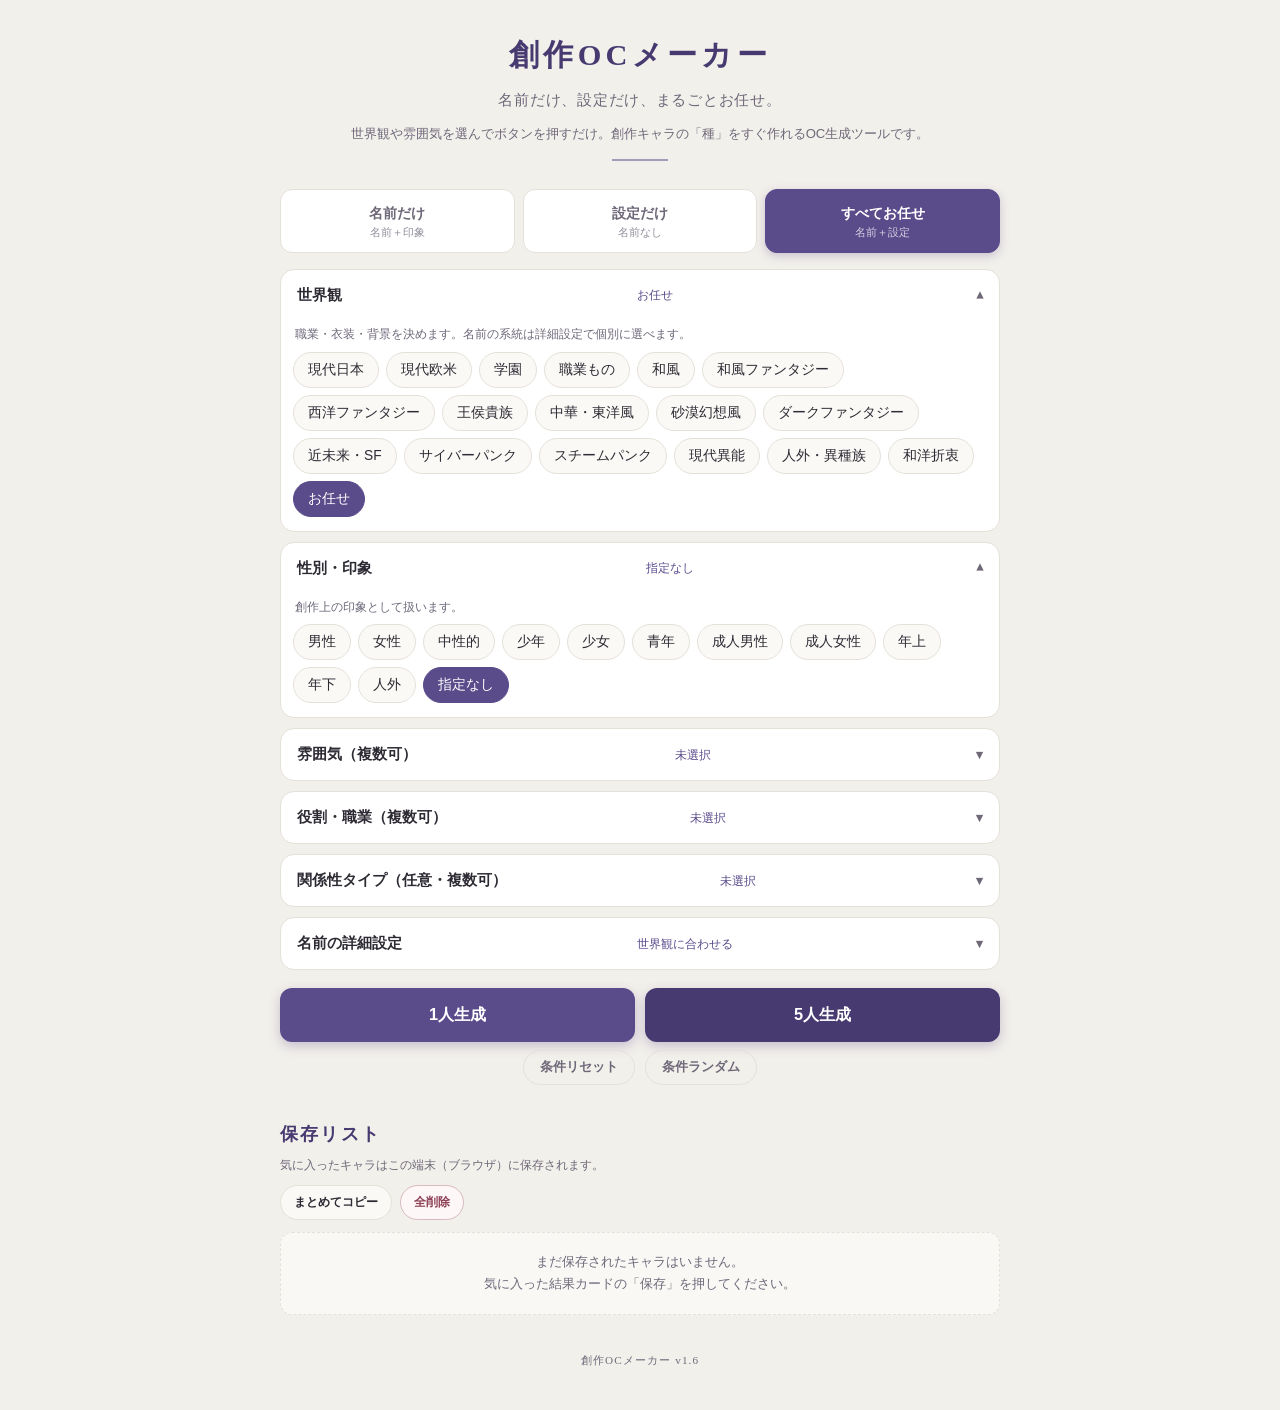
==== index.html @ 83cd24b1 "ホーム画面用アイコンを設定 - 新しいアイコン画像（1024px）を icons/icon-1024.png として追加し、apple-touch-icon(180)・icon-192・icon-51" ====
<!DOCTYPE html>
<html lang="ja">
<head>
<meta charset="UTF-8">
<meta name="viewport" content="width=device-width, initial-scale=1.0, viewport-fit=cover">
<link rel="icon" href="./icons/favicon-32.png" type="image/png" sizes="32x32">
<link rel="icon" href="./icons/icon-192.png" type="image/png" sizes="192x192">
<link rel="apple-touch-icon" href="./icons/apple-touch-icon.png">
<link rel="manifest" href="./manifest.webmanifest">
<title>創作OCメーカー v1.6</title>
<style>
:root{
  --bg:#F2F0EB;
  --card:#FFFFFF;
  --ink:#2D2A33;
  --sub:#6E6879;
  --line:#E4E1D9;
  --accent:#5A4B8B;
  --accent-deep:#463A70;
  --accent-soft:#EEEBF7;
  --wine:#8E4257;
  --wine-soft:#F6ECEF;
  --blue:#5A6E8C;
  --radius:14px;
  --serif:"Hiragino Mincho ProN","Yu Mincho","YuMincho","Noto Serif JP",serif;
  --sans:"Hiragino Kaku Gothic ProN","Hiragino Sans","Yu Gothic","YuGothic","Noto Sans JP",sans-serif;
}
*{box-sizing:border-box;-webkit-tap-highlight-color:transparent;}
html{font-size:16px;}
body{
  margin:0;
  background:var(--bg);
  color:var(--ink);
  font-family:var(--sans);
  line-height:1.7;
  padding:0 14px calc(40px + env(safe-area-inset-bottom));
}
.wrap{max-width:720px;margin:0 auto;}

/* ---------- header ---------- */
header{padding:30px 4px 18px;text-align:center;}
header h1{
  font-family:var(--serif);
  font-size:1.9rem;
  letter-spacing:.14em;
  margin:0 0 6px;
  color:var(--accent-deep);
}
header .sub{
  font-family:var(--serif);
  font-size:.92rem;
  color:var(--sub);
  margin:0 0 10px;
  letter-spacing:.05em;
}
header .desc{font-size:.82rem;color:var(--sub);margin:0;}
header .rule{
  width:56px;height:2px;background:var(--accent);
  margin:14px auto 0;opacity:.5;
}

/* ---------- mode ---------- */
.mode-grid{display:grid;grid-template-columns:repeat(3,1fr);gap:8px;margin:10px 0 16px;}
.mode-btn{
  border:1.5px solid var(--line);
  background:var(--card);
  color:var(--sub);
  border-radius:12px;
  padding:14px 4px 12px;
  font-size:.9rem;
  font-weight:600;
  cursor:pointer;
  transition:all .15s;
  font-family:var(--sans);
}
.mode-btn small{display:block;font-weight:400;font-size:.68rem;margin-top:3px;opacity:.75;}
.mode-btn.on{
  border-color:var(--accent);
  background:var(--accent);
  color:#fff;
  box-shadow:0 3px 10px rgba(90,75,139,.28);
}

/* ---------- name attach input ---------- */
#nameInputWrap{display:none;margin:0 0 14px;}
#nameInputWrap.show{display:block;}
#nameInputWrap label{font-size:.8rem;color:var(--sub);display:block;margin-bottom:5px;}
#nameInput{
  width:100%;padding:12px;border:1.5px solid var(--line);
  border-radius:10px;font-size:1rem;background:var(--card);
  font-family:var(--sans);color:var(--ink);
}
#nameInput:focus{outline:2px solid var(--accent);outline-offset:1px;border-color:var(--accent);}

/* ---------- conditions ---------- */
details.cond{
  background:var(--card);
  border:1px solid var(--line);
  border-radius:var(--radius);
  margin-bottom:10px;
  overflow:hidden;
}
details.cond summary{
  list-style:none;
  cursor:pointer;
  padding:13px 16px;
  font-weight:600;
  font-size:.92rem;
  display:flex;align-items:center;justify-content:space-between;
  color:var(--ink);
}
details.cond summary::-webkit-details-marker{display:none;}
details.cond summary .sel{
  font-weight:400;font-size:.74rem;color:var(--accent);
  max-width:55%;overflow:hidden;text-overflow:ellipsis;white-space:nowrap;
}
details.cond summary::after{
  content:"▾";color:var(--sub);font-size:.8rem;margin-left:8px;
  transition:transform .15s;
}
details.cond[open] summary::after{transform:rotate(180deg);}
.chip-box{padding:2px 12px 14px;display:flex;flex-wrap:wrap;gap:7px;}
.chip{
  border:1.5px solid var(--line);
  background:#FAF9F6;
  color:var(--ink);
  border-radius:999px;
  padding:8px 14px;
  font-size:.84rem;
  cursor:pointer;
  transition:all .12s;
  font-family:var(--sans);
}
.chip.on{
  background:var(--accent);
  border-color:var(--accent);
  color:#fff;
}
.cond-note{width:100%;font-size:.72rem;color:var(--sub);margin:2px 2px 0;}

/* ---------- generate ---------- */
.gen-row{display:grid;grid-template-columns:1fr 1fr;gap:10px;margin:18px 0 8px;}
.btn{
  border:none;border-radius:12px;cursor:pointer;
  font-family:var(--sans);font-weight:700;
  transition:transform .1s, box-shadow .15s;
}
.btn:active{transform:scale(.97);}
.btn-gen{
  background:var(--accent);color:#fff;
  padding:16px 8px;font-size:1.02rem;
  box-shadow:0 4px 12px rgba(90,75,139,.3);
}
.btn-gen.multi{background:var(--accent-deep);}
.gen-sub{display:flex;gap:10px;justify-content:center;margin-bottom:6px;}
.btn-ghost{
  background:none;border:1.5px solid var(--line);color:var(--sub);
  border-radius:999px;padding:8px 16px;font-size:.8rem;font-weight:600;
}

/* ---------- result cards ---------- */
#results{margin-top:10px;}
.res-head{
  font-family:var(--serif);font-size:1.05rem;letter-spacing:.1em;
  color:var(--accent-deep);margin:22px 2px 10px;
  display:none;
}
.res-head.show{display:block;}
.card{
  background:var(--card);
  border:1px solid var(--line);
  border-radius:var(--radius);
  padding:18px 18px 14px;
  margin-bottom:14px;
  box-shadow:0 2px 8px rgba(45,42,51,.05);
}
.card .tag-row{display:flex;flex-wrap:wrap;gap:6px 8px;margin-bottom:10px;}
.card .world-tag{
  display:inline-block;font-size:.7rem;color:var(--accent);
  border:1px solid var(--accent);border-radius:999px;
  padding:2px 10px;letter-spacing:.05em;
}
.card .world-tag.secondary{color:var(--sub);border-color:var(--line);}
.card .catch{
  font-family:var(--serif);
  font-size:1.02rem;
  line-height:1.6;
  color:var(--ink);
  border-left:3px solid var(--accent);
  padding-left:12px;
  margin:0 0 12px;
  letter-spacing:.04em;
}
.card .name-line{margin:0 0 2px;}
.card .name-line .nm{
  font-family:var(--serif);font-size:1.45rem;font-weight:600;
  letter-spacing:.08em;color:var(--ink);
}
.card .name-line .rd{font-size:.78rem;color:var(--sub);margin-left:8px;}
.card .roman{font-size:.78rem;color:var(--blue);letter-spacing:.06em;margin:0 0 10px;}
.card dl{margin:0;}
.card .row{
  display:grid;grid-template-columns:88px 1fr;gap:8px;
  padding:6px 0;border-top:1px dashed var(--line);
  font-size:.86rem;
}
.card .row dt{color:var(--sub);font-size:.78rem;padding-top:2px;}
.card .row dd{margin:0;}
.card .sec-label{
  font-size:.72rem;color:var(--accent);letter-spacing:.15em;
  margin:14px 0 2px;font-weight:700;
}
.card .prompt{
  font-size:.76rem;background:#F6F5F1;border-radius:8px;
  padding:9px 11px;color:#4A4552;word-break:break-all;
  border:1px solid var(--line);line-height:1.55;
}
.card-actions{
  display:flex;flex-wrap:wrap;gap:7px;margin-top:14px;
  border-top:1px solid var(--line);padding-top:12px;
}
.btn-sm{
  border-radius:999px;padding:8px 13px;font-size:.78rem;font-weight:600;
  border:1.5px solid var(--line);background:#FAF9F6;color:var(--ink);
  cursor:pointer;font-family:var(--sans);
}
.btn-sm.save{background:var(--wine);border-color:var(--wine);color:#fff;}
.btn-sm.save:disabled{background:var(--wine-soft);border-color:var(--wine-soft);color:var(--wine);opacity:.9;}
.btn-sm.copy{border-color:var(--accent);color:var(--accent);background:var(--accent-soft);}

/* ---------- saved ---------- */
#savedWrap{margin-top:34px;}
#savedWrap h2{
  font-family:var(--serif);font-size:1.15rem;letter-spacing:.12em;
  color:var(--accent-deep);margin:0 0 4px;
}
#savedWrap .saved-note{font-size:.76rem;color:var(--sub);margin:0 0 10px;}
.saved-actions{display:flex;gap:8px;margin-bottom:12px;flex-wrap:wrap;}
.saved-item{
  background:var(--card);border:1px solid var(--line);
  border-radius:12px;padding:13px 15px;margin-bottom:9px;
}
.saved-item .s-top{display:flex;justify-content:space-between;align-items:baseline;gap:8px;}
.saved-item .s-name{font-family:var(--serif);font-weight:600;font-size:1.05rem;letter-spacing:.05em;}
.saved-item .s-imp{font-size:.75rem;color:var(--sub);}
.saved-item .s-detail{
  display:none;margin-top:10px;font-size:.8rem;white-space:pre-wrap;
  background:#F8F7F3;border-radius:8px;padding:10px 12px;
  border:1px solid var(--line);line-height:1.65;
}
.saved-item.open .s-detail{display:block;}
.saved-item .s-actions{display:flex;gap:6px;margin-top:9px;flex-wrap:wrap;}
.btn-danger{border-color:#D8B9BF;color:var(--wine);background:#FDF7F8;}
.empty-msg{
  font-size:.82rem;color:var(--sub);text-align:center;
  padding:18px 10px;border:1.5px dashed var(--line);border-radius:12px;
  background:rgba(255,255,255,.5);
}

/* ---------- toast / fallback ---------- */
#toast{
  position:fixed;left:50%;bottom:calc(24px + env(safe-area-inset-bottom));
  transform:translateX(-50%) translateY(20px);
  background:var(--ink);color:#fff;font-size:.82rem;
  padding:10px 20px;border-radius:999px;opacity:0;
  pointer-events:none;transition:all .25s;z-index:50;
  white-space:nowrap;
}
#toast.show{opacity:.95;transform:translateX(-50%) translateY(0);}
#copyFallback{
  display:none;position:fixed;inset:0;background:rgba(45,42,51,.5);
  z-index:60;padding:24px 16px;
}
#copyFallback.show{display:flex;align-items:center;justify-content:center;}
#copyFallback .fb-box{
  background:var(--card);border-radius:14px;padding:16px;max-width:560px;width:100%;
}
#copyFallback textarea{
  width:100%;height:180px;font-size:.8rem;border:1px solid var(--line);
  border-radius:8px;padding:8px;font-family:var(--sans);
}
footer{
  text-align:center;font-size:.7rem;color:var(--sub);
  margin-top:36px;font-family:var(--serif);letter-spacing:.1em;
}
@media (prefers-reduced-motion: reduce){
  *{transition:none !important;}
}
@media (min-width:600px){
  .chip{font-size:.86rem;}
}
/* v1.3 名前の詳細設定 */
#namingOptions fieldset{border:0;padding:0;margin:12px 0 18px;min-width:0;}
#namingOptions legend{font-size:.86rem;margin-bottom:8px;font-weight:600;}
.naming-info{margin:12px 0;color:var(--sub);font-size:.79rem;line-height:1.8;overflow-wrap:anywhere;}
.naming-meta{margin:0 0 5px;}
.name-origin summary{cursor:pointer;}
.name-origin p{margin:9px 0;}
.name-origin a{color:inherit;text-decoration:underline;text-underline-offset:3px;}
.naming-notice{font-size:.8rem;line-height:1.8;background:rgba(170,140,90,.12);border-radius:6px;padding:10px;}
#generationError{padding:14px;border:1px solid #b36054;border-radius:8px;font-size:.86rem;line-height:1.8;}
#generationNotice{padding:10px 14px;border:1px solid var(--accent);border-radius:8px;font-size:.86rem;line-height:1.8;}
.chip:disabled{opacity:.45;cursor:default;}
button:focus-visible,summary:focus-visible,a:focus-visible{outline:2px solid var(--accent);outline-offset:4px;}
</style>
</head>
<body>
<div class="wrap">

<header>
  <h1>創作OCメーカー</h1>
  <p class="sub">名前だけ、設定だけ、まるごとお任せ。</p>
  <p class="desc">世界観や雰囲気を選んでボタンを押すだけ。創作キャラの「種」をすぐ作れるOC生成ツールです。</p>
  <div class="rule"></div>
</header>

<nav class="mode-grid" id="modeBtns"></nav>

<div id="nameInputWrap">
  <label for="nameInput">この名前に設定をつける（任意）</label>
  <input type="text" id="nameInput" placeholder="例：佐伯 丞（空欄なら設定のみ生成）">
</div>

<section id="conditions"></section>
<section id="namingOptions" aria-label="名前の詳細設定"></section>
<p id="generationError" role="alert" tabindex="-1" hidden></p>
<p id="generationNotice" role="status" aria-live="polite" hidden></p>

<div class="gen-row">
  <button class="btn btn-gen" id="btnGen1">1人生成</button>
  <button class="btn btn-gen multi" id="btnGen5">5人生成</button>
</div>
<div class="gen-sub">
  <button class="btn-ghost" id="btnReset">条件リセット</button>
  <button class="btn-ghost" id="btnRandom">条件ランダム</button>
</div>

<h2 class="res-head" id="resHead">― 生成結果 ―</h2>
<section id="results"></section>

<section id="savedWrap">
  <h2>保存リスト</h2>
  <p class="saved-note">気に入ったキャラはこの端末（ブラウザ）に保存されます。</p>
  <div class="saved-actions">
    <button class="btn-sm" id="btnCopyAllSaved">まとめてコピー</button>
    <button class="btn-sm btn-danger" id="btnClearSaved">全削除</button>
  </div>
  <div id="savedList"></div>
</section>

<footer>創作OCメーカー v1.6</footer>
</div>

<div id="toast"></div>
<div id="copyFallback">
  <div class="fb-box">
    <p style="font-size:.8rem;margin:0 0 8px;">自動コピーできませんでした。以下を長押しでコピーしてください。</p>
    <textarea id="fbText" readonly></textarea>
    <div style="text-align:right;margin-top:8px;">
      <button class="btn-sm" id="fbClose">閉じる</button>
    </div>
  </div>
</div>

<script>
"use strict";
/* ============================================================
   データ定義（後から増やしやすいよう、すべてこの区画にまとめる）
   ============================================================ */

/* ---- 世界観 ---- */
const worldDefs = {
  modernWestern:{label:"現代欧米",nameKey:"modernWestern",group:"modernWestern",en:"contemporary Western setting",scene:"a contemporary town street"},
  modern:      {label:"現代日本",        nameKey:"japanese", group:"modern",  en:"modern Japanese setting",       scene:"city street at dusk"},
  school:      {label:"学園",            nameKey:"japanese", group:"modern",  en:"modern school setting",         scene:"quiet classroom after school"},
  work:        {label:"職業もの",        nameKey:"japanese", group:"modern",  en:"modern workplace setting",      scene:"office at night"},
  wafu:        {label:"和風",            nameKey:"wafu",     group:"wafu",    en:"traditional Japanese setting",  scene:"old wooden townscape"},
  wafuFantasy: {label:"和風ファンタジー", nameKey:"wafu",     group:"wafu",    en:"Japanese fantasy setting",      scene:"shrine in the mist"},
  western:     {label:"西洋ファンタジー", nameKey:"western",  group:"western", en:"western fantasy setting",       scene:"old stone city"},
  royal:       {label:"王侯貴族",        nameKey:"western",  group:"western", en:"royal court setting",           scene:"candlelit palace hall"},
  chinese:     {label:"中華・東洋風",    nameKey:"chinese",  group:"chinese", en:"east asian fantasy setting",    scene:"lantern-lit courtyard"},
  desert:      {label:"砂漠幻想風",      nameKey:"desert",   group:"desert",  en:"desert fantasy setting",        scene:"moonlit oasis"},
  dark:        {label:"ダークファンタジー",nameKey:"western", group:"western", en:"dark fantasy setting",          scene:"ruined cathedral"},
  scifi:       {label:"近未来・SF",      nameKey:"scifi",    group:"scifi",   en:"near future sci-fi setting",    scene:"neon-lit corridor"},
  cyber:       {label:"サイバーパンク",  nameKey:"scifi",    group:"scifi",   en:"cyberpunk setting",             scene:"rainy neon street"},
  steam:       {label:"スチームパンク",  nameKey:"western",  group:"steam",   en:"steampunk setting",             scene:"clockwork workshop"},
  ability:     {label:"現代異能",        nameKey:"japanese", group:"modern",  en:"modern supernatural setting",   scene:"city rooftop at night"},
  nonhuman:    {label:"人外・異種族",    nameKey:"western",  group:"western", en:"fantasy setting",               scene:"deep ancient forest"},
  mixed:       {label:"和洋折衷",        nameKey:"mixed",    group:"modern",  en:"japanese-western fusion setting",scene:"retro modern mansion"}
};
const worldOrder = ["modern","modernWestern","school","work","wafu","wafuFantasy","western","royal","chinese","desert","dark","scifi","cyber","steam","ability","nonhuman","mixed","random"];

/* ---- 性別・印象 ---- */
const genderDefs = {
  male:      {label:"男性",     pool:"male",    age:[18,45], en:"man",              noun:"男"},
  female:    {label:"女性",     pool:"female",  age:[18,45], en:"woman",            noun:"女"},
  neutral:   {label:"中性的",   pool:"neutral", age:[16,30], en:"androgynous person",noun:"人"},
  boy:       {label:"少年",     pool:"male",    age:[12,18], en:"teenage boy",      noun:"少年"},
  girl:      {label:"少女",     pool:"female",  age:[12,18], en:"teenage girl",     noun:"少女"},
  youngMan:  {label:"青年",     pool:"male",    age:[18,29], en:"young man",        noun:"青年"},
  adultMan:  {label:"成人男性", pool:"male",    age:[25,45], en:"adult man",        noun:"男"},
  adultWoman:{label:"成人女性", pool:"female",  age:[25,45], en:"adult woman",      noun:"女"},
  older:     {label:"年上",     pool:"any",     age:[30,50], en:"mature adult",     noun:"人"},
  younger:   {label:"年下",     pool:"any",     age:[16,24], en:"young person",     noun:"人"},
  nonhuman:  {label:"人外",     pool:"any",     age:[16,40], en:"non-human being",  noun:"存在", inhuman:true},
  unspecified:{label:"指定なし", pool:"any",    age:[15,45], en:"person",           noun:"人"}
};
const genderOrder = ["male","female","neutral","boy","girl","youngMan","adultMan","adultWoman","older","younger","nonhuman","unspecified"];

/* ---- 雰囲気（性格・口調・キャッチコピー・英語タグの素材を各moodが持つ）---- */
const moodDefs = {
  "優しい":   {en:"gentle atmosphere",  pers:["人の痛みに敏感で、頼まれる前に手を貸してしまう。","強い言葉を使わず、相手のペースを崩さない。"], catch:["優しさを疑われたことのない","誰にでも優しく、誰のものにもならない"], speech:"穏やかで柔らかい話し方。否定から入らない。"},
  "冷たい":   {en:"cold aloof atmosphere", pers:["感情を表に出さず、必要なことだけを端的に処理する。","距離を詰めてくる相手ほど冷静に観察する。"], catch:["体温を見せない","冷たさで自分を守っている"], speech:"短く、平坦。無駄な相槌を打たない。"},
  "高貴":     {en:"noble elegant aura", pers:["立ち居振る舞いに育ちの良さがにじみ、無作法を嫌う。","責任を負うことを当然と考えている。"], catch:["生まれながらに背筋の伸びた","誇りを脱げない"], speech:"格式のある丁寧な言葉遣い。命じることに慣れている。"},
  "儚い":     {en:"fragile ephemeral presence", pers:["どこか消えてしまいそうな印象を周囲に与える。","自分の存在が長く続くと思っていない節がある。"], catch:["朝の光に透けそうな","いつか消えることを知っている"], speech:"声が細く、言葉数が少ない。語尾が消え入りがち。"},
  "色気がある":{en:"alluring atmosphere", pers:["視線や間の取り方が妙に艶っぽく、本人は無自覚を装う。","相手の反応を楽しむ余裕がある。"], catch:["視線ひとつで場を支配する","艶を隠す気のない"], speech:"低めの声でゆっくり話す。語尾に含みを残す。"},
  "知的":     {en:"intelligent atmosphere", pers:["物事をまず構造で捉え、感情論を後回しにする。","知らないことを知らないと言える誠実さがある。"], catch:["理性で感情を縛っている","答えより問いを愛する"], speech:"論理的で整った話し方。たまに皮肉が混ざる。"},
  "真面目":   {en:"earnest serious air", pers:["決めたことは守る。手を抜くという発想がない。","融通が利かない自覚はあるが、直す気もあまりない。"], catch:["不器用なほどまっすぐな","正しさに殉じかねない"], speech:"折り目正しく丁寧。冗談が通じにくい。"},
  "危うい":   {en:"unstable dangerous air", pers:["普段は穏やかだが、どこか均衡の崩れそうな気配がある。","一線を越えることへのためらいが薄い。"], catch:["壊れる音を待っている","善悪の境界線の上で笑う"], speech:"柔らかいのに、時々ぞっとする一言を挟む。"},
  "狂気":     {en:"mad unhinged aura", pers:["独自の論理で世界が完結しており、他人の常識が通用しない。","楽しそうに笑う瞬間ほど周囲は緊張する。"], catch:["正気のふりが上手い","愛し方を間違え続ける"], speech:"妙に明るい。話が急に飛ぶ。"},
  "明るい":   {en:"bright cheerful aura", pers:["場の空気を軽くするのがうまく、初対面でも懐に入る。","落ち込んでいる姿をあまり人に見せない。"], catch:["太陽の役を降りられない","明るさの裏に鍵をかけた"], speech:"テンポが良く、よく笑う。"},
  "陽気":     {en:"lively jovial mood", pers:["祭りごとと騒ぎが好きで、静けさが少し苦手。","細かいことを気にしない胆力がある。"], catch:["宴の真ん中がよく似合う","笑い声で不安をかき消す"], speech:"声が大きく、冗談が多い。"},
  "無邪気":   {en:"innocent playful aura", pers:["興味の赴くままに動き、計算というものをしない。","その無防備さが周囲を振り回すことがある。"], catch:["悪意を知らない目をした","無邪気という名の凶器"], speech:"素直でストレート。思ったことがそのまま口に出る。"},
  "ミステリアス":{en:"mysterious enigmatic presence", pers:["経歴も目的も語らず、質問をやわらかくかわす。","肝心なところで必ず一歩引いた場所にいる。"], catch:["正体を明かさないまま隣にいる","謎のままでいることを選んだ"], speech:"質問に質問で返す。核心には触れさせない。"},
  "闇がある": {en:"shadowed brooding aura", pers:["過去に触れられると一瞬だけ表情が消える。","自分の暗部を他人に背負わせない主義。"], catch:["夜を一人で抱えている","過去に鍵をかけて生きる"], speech:"普段は普通だが、特定の話題で急に口が重くなる。"},
  "神秘的":   {en:"mystical otherworldly aura", pers:["どこか人間離れした静けさをまとっている。","時間の流れ方が周囲と違うように見える。"], catch:["此岸と彼岸の間に立つ","祈りの形をした"], speech:"静かで、選び抜かれた言葉だけを口にする。"},
  "不器用":   {en:"awkward earnest air", pers:["好意の伝え方が下手で、誤解されやすい。","言葉より先に行動で示そうとする。"], catch:["優しさの翻訳が下手な","まっすぐしか歩けない"], speech:"言葉に詰まりやすい。肝心なことほど言えない。"},
  "執着":     {en:"obsessive intense aura", pers:["一度手に入れたいと思ったものを諦める回路がない。","対象のことになると判断基準が変わる。"], catch:["手放し方を知らない","一途と呼ぶには重すぎる"], speech:"普段は普通だが、対象の話になると口数が増える。"},
  "献身":     {en:"devoted selfless air", pers:["誰かのためなら自分の損得を簡単に捨てる。","尽くすことでしか居場所を確認できない。"], catch:["自分の順番をいつも最後にする","捧げることが呼吸になっている"], speech:"相手を立てる話し方。自分の希望を言うのが苦手。"},
  "余裕がある":{en:"composed confident air", pers:["どんな状況でも慌てず、まず全体を眺める。","挑発に乗らず、笑って受け流す。"], catch:["切り札を最後まで見せない","勝ち方を知っている"], speech:"ゆったりと構えた話し方。焦りを見せない。"},
  "未熟":     {en:"inexperienced youthful air", pers:["実力も経験も足りない自覚があり、それでも前に出る。","失敗の数だけ立ち上がってきた。"], catch:["伸びしろだけは誰にも負けない","まだ何者でもない"], speech:"勢いはあるが言葉選びが荒い。敬語が怪しい。"},
  "孤独":     {en:"solitary lonely presence", pers:["群れることを避け、一人でいる時間で自分を保つ。","孤独に慣れすぎて、頼り方を忘れている。"], catch:["一人でいることを選び続けた","孤独と和解した"], speech:"必要最低限。ただし一対一だと少し柔らかくなる。"},
  "強気":     {en:"bold confident attitude", pers:["言いたいことは相手が誰でも言う。","退くという選択肢を最後まで検討しない。"], catch:["退路を焼いて進む","強がりを本物にしてきた"], speech:"断定が多く、歯切れがいい。"},
  "影が薄い": {en:"faint unassuming presence", pers:["気づけばそこにいるが、誰も入ってきた瞬間を覚えていない。","観察者としての視点が異様に鋭い。"], catch:["誰の記憶にも残らないはずだった","背景に紛れて世界を見ている"], speech:"声が小さい。だが発言の中身は的確。"},
  "圧がある": {en:"imposing intense presence", pers:["黙って立っているだけで場の空気が張り詰める。","本人にその自覚はあまりない。"], catch:["沈黙が一番雄弁な","立っているだけで場を制す"], speech:"低く静か。短い言葉に重さがある。"},
  "無口":     {en:"quiet reticent air", pers:["話すより聞く側で、口を開くのは必要なときだけ。","言葉が少ないぶん、一言の信頼度が高い。"], catch:["言葉を出し惜しみする","沈黙で語る"], speech:"一言二言で終わる。だが嘘は言わない。"},
  "穏やか":   {en:"calm serene atmosphere", pers:["感情の起伏が少なく、周囲を安心させる。","怒らないのではなく、怒りの置き場所を知っている。"], catch:["凪のような","静けさの底に芯がある"], speech:"ゆっくり落ち着いた話し方。声を荒げない。"},
  "生意気":   {en:"cheeky impudent attitude", pers:["目上にも遠慮なく軽口を叩くが、実力は伴っている。","素直に謝るのが世界で一番苦手。"], catch:["口の減らない","可愛げを捨てて牙を選んだ"], speech:"軽口と挑発が多い。ただし急所は外す。"},
  "忠実":     {en:"loyal faithful air", pers:["仕えると決めた相手への忠誠は疑いようがない。","主の間違いを正すのも忠義だと考えている。"], catch:["忠誠に理由を求めない","最後の一人になっても隣に立つ"], speech:"主には礼を尽くし、それ以外には素っ気ない。"},
  "気だるい": {en:"languid laid-back air", pers:["万事において省エネで、本気を出す場面を選ぶ。","面倒くさがりだが、見捨てるのはもっと面倒だと思っている。"], catch:["やる気の在庫が常に少ない","本気の出し方を隠している"], speech:"語尾が伸びる。あくび混じり。だが要点は外さない。"},
  "透明感":   {en:"pure translucent aura", pers:["濁りのない雰囲気で、嘘や駆け引きが似合わない。","本人は自分の印象に無頓着。"], catch:["水のように澄んだ","汚れ方を知らない"], speech:"静かで素直。飾らない言葉を使う。"}
};
const moodOrder = Object.keys(moodDefs).concat(["お任せ"]);

/* ---- 役割・職業（世界観グループ別に自然な言い換えを持つ）---- */
/* conv が無い役割は「関係性寄りの役割」として物語での役割に反映する */
const roleDefs = {
  protagonist:{label:"主人公",  story:"物語の中心。周囲を巻き込みながら変化していく側の人物。"},
  partner:   {label:"相棒",    story:"主役の隣に立つ人物。対等な立場から支え、時にぶつかる。"},
  rival:     {label:"ライバル", story:"主役と同じものを目指す好敵手。敵ではないが譲らない。"},
  villain:   {label:"敵役",    story:"主役の前に立ちはだかる人物。ただの悪ではなく、彼なりの正義がある。"},
  traitor:   {label:"裏切り者", story:"味方の顔で近づき、物語の折り返しで立場を変える人物。"},
  guardian:  {label:"保護者",  story:"未熟な誰かを守る立場。守り方を間違えることもある。"},
  mentor:    {label:"導き手",  story:"主役に道を示す人物。すべてを教えるわけではない。"},
  childhood: {label:"幼なじみ", story:"昔からの関係ゆえに、今さら言えないことを抱えている。"},
  sibOlder:  {label:"兄・姉",  story:"年上のきょうだい枠。頼れるが、本人にも本人の物語がある。"},
  sibYounger:{label:"弟・妹",  story:"年下のきょうだい枠。守られる側から抜け出そうとしている。"},
  master:    {label:"師匠",    conv:{modern:"指導者・コーチ",wafu:"剣術指南役",western:"老練の導師",chinese:"武芸の師父",desert:"隊商の長老",scifi:"教官",steam:"親方"}, story:"技と生き方を教える側。弟子の成長を一番恐れ、一番望んでいる。"},
  servant:   {label:"従者",    conv:{modern:"付き人・秘書",wafu:"小姓・供回り",western:"従者",chinese:"侍従",desert:"従者",scifi:"随行オペレーター",steam:"従僕"}, story:"主に仕える者。忠誠の理由が物語の鍵になる。"},
  royalty:   {label:"王族",    conv:{modern:"名家の跡取り",wafu:"皇族・宮家の人間",western:"王族",chinese:"皇族",desert:"族長の血筋",scifi:"財閥の後継者",steam:"公爵家の血筋"}, story:"生まれで役割を決められた人物。血筋と自分の間で揺れる。"},
  noble:     {label:"貴族",    conv:{modern:"上流階級の人間",wafu:"公家",western:"貴族",chinese:"貴人",desert:"名家の出",scifi:"上級市民",steam:"貴族"}, story:"体面と実利の間で立ち回る人物。"},
  knight:    {label:"騎士",    conv:{modern:"護衛・警備員",wafu:"侍",western:"騎士",chinese:"武官",desert:"氏族の戦士",scifi:"治安部隊員",steam:"機装衛士"}, story:"誓いに縛られた戦う者。誓いと本心が食い違う日が来る。"},
  mage:      {label:"魔法使い", conv:{modern:"奇術師・オカルト研究家",wafu:"陰陽師",western:"魔法使い",chinese:"方士",desert:"星読みの術師",scifi:"特殊技能者",steam:"錬金術師"}, story:"常人に見えないものを扱う者。力の代償を知っている。"},
  priest:    {label:"神官",    conv:{modern:"神社・寺の関係者",wafu:"神職・巫女",western:"神官",chinese:"廟の司祭",desert:"聖地の守り手",scifi:"精神ケア士",steam:"聖堂の司祭"}, story:"祈る側の人間。信じているものと見てしまったものの間で揺れる。"},
  researcher:{label:"研究者",  conv:{modern:"大学助教・研究員",wafu:"蘭学者",western:"賢者・学者",chinese:"翰林の学士",desert:"古文書の学者",scifi:"研究員",steam:"技師・発明家"}, story:"真実を知りたい側の人物。知ることの罪に触れていく。"},
  doctor:    {label:"医師",    conv:{modern:"医師",wafu:"町医者",western:"治癒師",chinese:"薬師",desert:"隊商付きの医師",scifi:"医療オフィサー",steam:"外科医"}, story:"命を扱う立場。救えなかった記憶を抱えている。"},
  police:    {label:"警察官",  conv:{modern:"警察官",wafu:"同心・目付",western:"衛兵・監察官",chinese:"捕吏",desert:"市場の警吏",scifi:"都市保安官",steam:"憲兵"}, story:"秩序の側に立つ人物。法と情の板挟みになる。"},
  teacher:   {label:"教師",    conv:{modern:"教師",wafu:"寺子屋の師匠",western:"学院の教師",chinese:"書院の先生",desert:"学舎の導師",scifi:"アカデミー教官",steam:"家庭教師"}, story:"教える側の人物。生徒に教えられる日が来る。"},
  bartender: {label:"バーテンダー", conv:{modern:"バーテンダー",wafu:"居酒屋の主人",western:"酒場の主人",chinese:"茶楼の主人",desert:"隊商宿の主人",scifi:"バーの店主",steam:"パブの主人"}, story:"人の話を聞く側の人物。すべての事情がその店に集まる。"},
  attendant: {label:"使用人",  conv:{modern:"家政スタッフ",wafu:"女中・下男",western:"使用人",chinese:"下女・下男",desert:"館の使用人",scifi:"ハウスキーパー",steam:"使用人"}, story:"屋敷の内側を知る人物。見なかったことにしてきた秘密がある。"},
  butler:    {label:"執事",    conv:{modern:"執事",wafu:"家令",western:"執事",chinese:"大管家",desert:"館の家令",scifi:"執務AI管理者",steam:"執事"}, story:"主家に人生を捧げた人物。完璧の裏に私情を隠している。"},
  maid:      {label:"メイド",  conv:{modern:"メイド・家政婦",wafu:"奥向きの女中",western:"メイド",chinese:"侍女",desert:"侍女",scifi:"サービスクルー",steam:"メイド"}, story:"仕える側の目線から物語を見る人物。"},
  assassin:  {label:"暗殺者",  conv:{modern:"裏社会の始末屋",wafu:"忍・刺客",western:"暗殺者",chinese:"刺客",desert:"砂の暗殺者",scifi:"掃除屋",steam:"仕立て屋と呼ばれる殺し屋"}, story:"影で刃を振るう者。殺せない相手ができたときが転機になる。"},
  detective: {label:"探偵",    conv:{modern:"探偵",wafu:"岡っ引き",western:"調査官",chinese:"推官",desert:"市場の情報屋",scifi:"民間調査員",steam:"諮問探偵"}, story:"真相を追う人物。真相が誰かを不幸にすると知っても止まれない。"},
  merchant:  {label:"商人",    conv:{modern:"実業家",wafu:"廻船問屋",western:"商人",chinese:"商家の主",desert:"隊商の主",scifi:"仲介ブローカー",steam:"貿易商"}, story:"損得で動くと公言しながら、損な選択をしてしまう人物。"},
  traveler:  {label:"旅人",    conv:{modern:"バックパッカー",wafu:"旅の絵師",western:"旅人",chinese:"游侠",desert:"砂漠の旅人",scifi:"惑星間の渡り労働者",steam:"飛行船乗り"}, story:"どこにも根を張らない人物。初めて留まりたい場所ができる。"},
  inhuman:   {label:"人外",    story:"人ならざる者。人の営みを外側から眺めてきた。"},
  monster:   {label:"怪物",    story:"恐れられる側の存在。怪物と呼ばれる理由は姿だけではない。"},
  divine:    {label:"神・精霊", story:"人より長い時間を生きる存在。人間のはかなさに惹かれている。"},
  student:   {label:"学生",    conv:{modern:"学生",wafu:"藩校の生徒",western:"学院の生徒",chinese:"書院の学生",desert:"学舎の生徒",scifi:"アカデミー候補生",steam:"工科学校の生徒"}, story:"まだ何者でもない人物。選択の連続がこの先を決める。"},
  soldier:   {label:"軍人",    conv:{modern:"自衛官・特殊部隊員",wafu:"武士・足軽頭",western:"傭兵・軍人",chinese:"将軍麾下の兵",desert:"氏族の兵",scifi:"機動部隊員",steam:"帝国軍人"}, story:"命令と良心の間に立つ人物。"}
};
const roleOrder = Object.keys(roleDefs).concat(["お任せ"]);

/* ---- 関係性タイプ ---- */
const relDefs = {
  "主従":     "仕える側と仕えられる側。忠誠の理由が崩れたとき、関係の本質が試される。",
  "師弟":     "教える者と学ぶ者。弟子が師を越える日をどう迎えるか。",
  "幼なじみ": "積み重ねた時間が武器にも枷にもなる。今さら関係を変える一言が言えない。",
  "敵対":     "立場上ぶつかるしかない相手。憎み切れないことが一番の問題。",
  "共犯":     "同じ秘密を共有する二人。裏切れば共倒れ、それが絆になっている。",
  "保護・被保護":"守る側と守られる側。守られる側がそれを望んでいるとは限らない。",
  "依存":     "相手なしでは立てない関係。心地よさと危うさが同居する。",
  "片想い":   "届かない想いを抱えたまま隣にいる。伝えれば関係が壊れるかもしれない。",
  "ライバル": "同じ高みを目指す好敵手。相手の存在が自分を強くしている。",
  "相棒":     "背中を預け合う対等な関係。言葉にしない信頼で成り立っている。",
  "家族":     "血縁か、それに代わる絆。近すぎるゆえの遠慮のなさと厄介さがある。",
  "契約":     "利害で結ばれた関係。契約が切れた後も隣にいるかどうかが本題。",
  "因縁":     "過去の出来事で結ばれた腐れ縁。清算の日は近い。",
  "救済":     "一方がもう一方を救った、あるいは救われた関係。恩と対等さの間で揺れる。",
  "監視":     "見張る側と見張られる側。監視のはずが、目が離せなくなっている。",
  "利用関係": "互いに利用し合っていると割り切っている。割り切れなくなった方が負け。",
  "秘密共有": "二人だけが知っている事実がある。秘密が二人を縛り、繋いでいる。",
  "すれ違い": "想いはあるのに言葉が噛み合わない。誤解が解ける瞬間が山場になる。",
  "裏切り":   "一度裏切った、あるいは裏切られた関係。信頼の再構築は簡単ではない。",
  "忠誠":     "揺るがぬ忠義で結ばれた関係。忠誠の対象が間違っていたらどうするか。",
  "腐れ縁":   "切ろうとして切れなかった長い縁。文句を言いながら隣にいる。"
};
const relOrder = Object.keys(relDefs).concat(["お任せ"]);

/* ============================================================
   名前データ（ここに追記すれば自動で抽選対象になる）
   tags は雰囲気との相性ヒント。空でもよい。
   ============================================================ */
const nameData = {

  /* ---- 現代日本系（現代日本・学園・職業もの・現代異能で使用）---- */
  japanese: {
    surnames: [
      {kanji:"佐伯",reading:"さえき",roman:"Saeki",tags:["知的"]},
      {kanji:"氷室",reading:"ひむろ",roman:"Himuro",tags:["冷たい"]},
      {kanji:"桐生",reading:"きりゅう",roman:"Kiryu",tags:["知的"]},
      {kanji:"高遠",reading:"たかとお",roman:"Takato",tags:["穏やか"]},
      {kanji:"一ノ瀬",reading:"いちのせ",roman:"Ichinose",tags:["明るい"]},
      {kanji:"綾瀬",reading:"あやせ",roman:"Ayase",tags:["透明感"]},
      {kanji:"東雲",reading:"しののめ",roman:"Shinonome",tags:["神秘的"]},
      {kanji:"御影",reading:"みかげ",roman:"Mikage",tags:["高貴"]},
      {kanji:"九条",reading:"くじょう",roman:"Kujo",tags:["高貴"]},
      {kanji:"白瀬",reading:"しらせ",roman:"Shirase",tags:["透明感"]},
      {kanji:"黒川",reading:"くろかわ",roman:"Kurokawa",tags:["無口"]},
      {kanji:"藤堂",reading:"とうどう",roman:"Todo",tags:["圧がある"]},
      {kanji:"橘",reading:"たちばな",roman:"Tachibana",tags:["真面目"]},
      {kanji:"真壁",reading:"まかべ",roman:"Makabe",tags:["強気"]},
      {kanji:"霧島",reading:"きりしま",roman:"Kirishima",tags:["ミステリアス"]},
      {kanji:"遠野",reading:"とおの",roman:"Tono",tags:["穏やか"]},
      {kanji:"有栖川",reading:"ありすがわ",roman:"Arisugawa",tags:["高貴"]},
      {kanji:"早乙女",reading:"さおとめ",roman:"Saotome",tags:["明るい"]},
      {kanji:"神代",reading:"かみしろ",roman:"Kamishiro",tags:["神秘的"]},
      {kanji:"若槻",reading:"わかつき",roman:"Wakatsuki",tags:["知的"]},
      {kanji:"芹沢",reading:"せりざわ",roman:"Serizawa",tags:["気だるい"]},
      {kanji:"篠宮",reading:"しのみや",roman:"Shinomiya",tags:["高貴"]},
      {kanji:"楠木",reading:"くすのき",roman:"Kusunoki",tags:["穏やか"]},
      {kanji:"榊",reading:"さかき",roman:"Sakaki",tags:["真面目"]},
      {kanji:"円城寺",reading:"えんじょうじ",roman:"Enjoji",tags:["圧がある"]},
      {kanji:"深山",reading:"みやま",roman:"Miyama",tags:["無口"]},
      {kanji:"水原",reading:"みずはら",roman:"Mizuhara",tags:["透明感"]},
      {kanji:"春日",reading:"かすが",roman:"Kasuga",tags:["明るい"]},
      {kanji:"夏目",reading:"なつめ",roman:"Natsume",tags:["知的"]},
      {kanji:"秋津",reading:"あきつ",roman:"Akitsu",tags:["穏やか"]},
      {kanji:"冬野",reading:"ふゆの",roman:"Fuyuno",tags:["冷たい"]},
      {kanji:"柊",reading:"ひいらぎ",roman:"Hiiragi",tags:["冷たい"]},
      {kanji:"真行寺",reading:"しんぎょうじ",roman:"Shingyoji",tags:["圧がある"]},
      {kanji:"八雲",reading:"やくも",roman:"Yakumo",tags:["神秘的"]},
      {kanji:"七瀬",reading:"ななせ",roman:"Nanase",tags:["明るい"]},
      {kanji:"三枝",reading:"さえぐさ",roman:"Saegusa",tags:["知的"]},
      {kanji:"五十嵐",reading:"いがらし",roman:"Igarashi",tags:["強気"]},
      {kanji:"百瀬",reading:"ももせ",roman:"Momose",tags:["無邪気"]},
      {kanji:"千早",reading:"ちはや",roman:"Chihaya",tags:["透明感"]},
      {kanji:"久遠",reading:"くおん",roman:"Kuon",tags:["神秘的"]},
      {kanji:"新堂",reading:"しんどう",roman:"Shindo",tags:["強気"]},
      {kanji:"鷹村",reading:"たかむら",roman:"Takamura",tags:["強気"]},
      {kanji:"瀬名",reading:"せな",roman:"Sena",tags:["透明感"]},
      {kanji:"帯刀",reading:"たてわき",roman:"Tatewaki",tags:["圧がある"]},
      {kanji:"宇佐美",reading:"うさみ",roman:"Usami",tags:["明るい"]},
      {kanji:"栗林",reading:"くりばやし",roman:"Kuribayashi",tags:["穏やか"]},
      {kanji:"戸叶",reading:"とかの",roman:"Tokano",tags:["影が薄い"]},
      {kanji:"真木",reading:"まき",roman:"Maki",tags:["真面目"]},
      {kanji:"小田切",reading:"おだぎり",roman:"Odagiri",tags:["気だるい"]},
      {kanji:"南雲",reading:"なぐも",roman:"Nagumo",tags:["ミステリアス"]}
    ],
    givenNames: {
      male: [
        {kanji:"丞",reading:"たすく",roman:"Tasuku",tags:["知的"]},
        {kanji:"蒼真",reading:"そうま",roman:"Soma",tags:["強気"]},
        {kanji:"慧",reading:"けい",roman:"Kei",tags:["知的"]},
        {kanji:"尚哉",reading:"なおや",roman:"Naoya",tags:["真面目"]},
        {kanji:"玲司",reading:"れいじ",roman:"Reiji",tags:["冷たい"]},
        {kanji:"悠人",reading:"ゆうと",roman:"Yuto",tags:["穏やか"]},
        {kanji:"篤",reading:"あつし",roman:"Atsushi",tags:["真面目"]},
        {kanji:"迅",reading:"じん",roman:"Jin",tags:["強気"]},
        {kanji:"遼",reading:"りょう",roman:"Ryo",tags:["余裕がある"]},
        {kanji:"圭吾",reading:"けいご",roman:"Keigo",tags:["知的"]},
        {kanji:"直紀",reading:"なおき",roman:"Naoki",tags:["真面目"]},
        {kanji:"匡",reading:"ただす",roman:"Tadasu",tags:["真面目"]},
        {kanji:"燈真",reading:"とうま",roman:"Toma",tags:["明るい"]},
        {kanji:"志貴",reading:"しき",roman:"Shiki",tags:["ミステリアス"]},
        {kanji:"頼人",reading:"よりと",roman:"Yorito",tags:["穏やか"]},
        {kanji:"紘",reading:"ひろ",roman:"Hiro",tags:["穏やか"]},
        {kanji:"泰生",reading:"たいせい",roman:"Taisei",tags:["陽気"]},
        {kanji:"修吾",reading:"しゅうご",roman:"Shugo",tags:["真面目"]},
        {kanji:"幸人",reading:"ゆきと",roman:"Yukito",tags:["優しい"]},
        {kanji:"雅臣",reading:"まさおみ",roman:"Masaomi",tags:["高貴"]},
        {kanji:"恭介",reading:"きょうすけ",roman:"Kyosuke",tags:["知的"]},
        {kanji:"澄人",reading:"すみと",roman:"Sumito",tags:["透明感"]},
        {kanji:"皓",reading:"こう",roman:"Ko",tags:["透明感"]},
        {kanji:"岳",reading:"がく",roman:"Gaku",tags:["無口"]},
        {kanji:"隼人",reading:"はやと",roman:"Hayato",tags:["強気"]},
        {kanji:"亘",reading:"わたる",roman:"Wataru",tags:["穏やか"]},
        {kanji:"智弘",reading:"ともひろ",roman:"Tomohiro",tags:["知的"]},
        {kanji:"玄",reading:"げん",roman:"Gen",tags:["圧がある"]},
        {kanji:"秀爾",reading:"しゅうじ",roman:"Shuji",tags:["知的"]},
        {kanji:"涼真",reading:"りょうま",roman:"Ryoma",tags:["余裕がある"]},
        {kanji:"東吾",reading:"とうご",roman:"Togo",tags:["圧がある"]},
        {kanji:"剛志",reading:"つよし",roman:"Tsuyoshi",tags:["強気"]},
        {kanji:"文人",reading:"ふみと",roman:"Fumito",tags:["知的"]},
        {kanji:"亮佑",reading:"りょうすけ",roman:"Ryosuke",tags:["明るい"]},
        {kanji:"晴嗣",reading:"はるつぐ",roman:"Harutsugu",tags:["高貴"]},
        {kanji:"要",reading:"かなめ",roman:"Kaname",tags:["ミステリアス"]},
        {kanji:"惣一",reading:"そういち",roman:"Soichi",tags:["真面目"]},
        {kanji:"柾樹",reading:"まさき",roman:"Masaki",tags:["穏やか"]},
        {kanji:"暁人",reading:"あきと",roman:"Akito",tags:["強気"]},
        {kanji:"路生",reading:"みちお",roman:"Michio",tags:["影が薄い"]}
      ],
      female: [
        {kanji:"澪",reading:"みお",roman:"Mio",tags:["透明感"]},
        {kanji:"詩織",reading:"しおり",roman:"Shiori",tags:["知的"]},
        {kanji:"千夏",reading:"ちなつ",roman:"Chinatsu",tags:["明るい"]},
        {kanji:"玲奈",reading:"れな",roman:"Rena",tags:["強気"]},
        {kanji:"紬",reading:"つむぎ",roman:"Tsumugi",tags:["穏やか"]},
        {kanji:"琴音",reading:"ことね",roman:"Kotone",tags:["透明感"]},
        {kanji:"芽衣",reading:"めい",roman:"Mei",tags:["無邪気"]},
        {kanji:"六花",reading:"りっか",roman:"Rikka",tags:["儚い"]},
        {kanji:"燈子",reading:"とうこ",roman:"Toko",tags:["知的"]},
        {kanji:"真昼",reading:"まひる",roman:"Mahiru",tags:["明るい"]},
        {kanji:"小夜",reading:"さよ",roman:"Sayo",tags:["儚い"]},
        {kanji:"陽菜",reading:"ひな",roman:"Hina",tags:["明るい"]},
        {kanji:"楓花",reading:"ふうか",roman:"Fuka",tags:["穏やか"]},
        {kanji:"心春",reading:"こはる",roman:"Koharu",tags:["無邪気"]},
        {kanji:"百合香",reading:"ゆりか",roman:"Yurika",tags:["高貴"]},
        {kanji:"静葉",reading:"しずは",roman:"Shizuha",tags:["穏やか"]},
        {kanji:"千代",reading:"ちよ",roman:"Chiyo",tags:["真面目"]},
        {kanji:"望美",reading:"のぞみ",roman:"Nozomi",tags:["明るい"]},
        {kanji:"佳乃",reading:"よしの",roman:"Yoshino",tags:["穏やか"]},
        {kanji:"弥生",reading:"やよい",roman:"Yayoi",tags:["透明感"]},
        {kanji:"悠里",reading:"ゆり",roman:"Yuri",tags:["優しい"]},
        {kanji:"沙羅",reading:"さら",roman:"Sara",tags:["高貴"]},
        {kanji:"瑞葉",reading:"みずは",roman:"Mizuha",tags:["透明感"]},
        {kanji:"京香",reading:"きょうか",roman:"Kyoka",tags:["知的"]},
        {kanji:"藍",reading:"あい",roman:"Ai",tags:["無口"]},
        {kanji:"早紀",reading:"さき",roman:"Saki",tags:["強気"]},
        {kanji:"文乃",reading:"あやの",roman:"Ayano",tags:["知的"]},
        {kanji:"柚葉",reading:"ゆずは",roman:"Yuzuha",tags:["明るい"]},
        {kanji:"菫",reading:"すみれ",roman:"Sumire",tags:["儚い"]},
        {kanji:"朱音",reading:"あかね",roman:"Akane",tags:["強気"]},
        {kanji:"仁菜",reading:"にな",roman:"Nina",tags:["無邪気"]},
        {kanji:"冴子",reading:"さえこ",roman:"Saeko",tags:["冷たい"]},
        {kanji:"美空",reading:"みそら",roman:"Misora",tags:["明るい"]},
        {kanji:"里桜",reading:"りお",roman:"Rio",tags:["無邪気"]},
        {kanji:"波留",reading:"はる",roman:"Haru",tags:["陽気"]},
        {kanji:"椿",reading:"つばき",roman:"Tsubaki",tags:["色気がある"]},
        {kanji:"梨世",reading:"りせ",roman:"Rise",tags:["影が薄い"]},
        {kanji:"郁美",reading:"いくみ",roman:"Ikumi",tags:["真面目"]},
        {kanji:"千景",reading:"ちかげ",roman:"Chikage",tags:["ミステリアス"]},
        {kanji:"環奈",reading:"かんな",roman:"Kanna",tags:["高貴"]}
      ],
      neutral: [
        {kanji:"律",reading:"りつ",roman:"Ritsu",tags:["冷たい"]},
        {kanji:"伊織",reading:"いおり",roman:"Iori",tags:["知的"]},
        {kanji:"環",reading:"たまき",roman:"Tamaki",tags:["余裕がある"]},
        {kanji:"朔",reading:"さく",roman:"Saku",tags:["無口"]},
        {kanji:"千秋",reading:"ちあき",roman:"Chiaki",tags:["穏やか"]},
        {kanji:"湊",reading:"みなと",roman:"Minato",tags:["明るい"]},
        {kanji:"蒼",reading:"あおい",roman:"Aoi",tags:["透明感"]},
        {kanji:"一葉",reading:"かずは",roman:"Kazuha",tags:["知的"]},
        {kanji:"光",reading:"ひかる",roman:"Hikaru",tags:["明るい"]},
        {kanji:"薫",reading:"かおる",roman:"Kaoru",tags:["色気がある"]},
        {kanji:"忍",reading:"しのぶ",roman:"Shinobu",tags:["無口"]},
        {kanji:"渚",reading:"なぎさ",roman:"Nagisa",tags:["穏やか"]},
        {kanji:"睦月",reading:"むつき",roman:"Mutsuki",tags:["儚い"]},
        {kanji:"真白",reading:"ましろ",roman:"Mashiro",tags:["透明感"]},
        {kanji:"玲",reading:"れい",roman:"Rei",tags:["冷たい"]},
        {kanji:"司",reading:"つかさ",roman:"Tsukasa",tags:["真面目"]},
        {kanji:"汐",reading:"うしお",roman:"Ushio",tags:["儚い"]},
        {kanji:"泉",reading:"いずみ",roman:"Izumi",tags:["透明感"]},
        {kanji:"奏",reading:"かなで",roman:"Kanade",tags:["神秘的"]},
        {kanji:"千歳",reading:"ちとせ",roman:"Chitose",tags:["穏やか"]},
        {kanji:"真尋",reading:"まひろ",roman:"Mahiro",tags:["知的"]},
        {kanji:"依吹",reading:"いぶき",roman:"Ibuki",tags:["強気"]},
        {kanji:"灯",reading:"あかり",roman:"Akari",tags:["優しい"]},
        {kanji:"十和",reading:"とわ",roman:"Towa",tags:["神秘的"]},
        {kanji:"遥",reading:"はるか",roman:"Haruka",tags:["穏やか"]},
        {kanji:"雪路",reading:"ゆきじ",roman:"Yukiji",tags:["儚い"]},
        {kanji:"縁",reading:"ゆかり",roman:"Yukari",tags:["ミステリアス"]},
        {kanji:"椋",reading:"むく",roman:"Muku",tags:["無口"]},
        {kanji:"透",reading:"とおる",roman:"Toru",tags:["影が薄い"]},
        {kanji:"叶多",reading:"かなた",roman:"Kanata",tags:["明るい"]}
      ]
    }
  },

  /* ---- 和風・和風ファンタジー ---- */
  wafu: {
    surnames: [
      {kanji:"綾小路",reading:"あやのこうじ",roman:"Ayanokoji",tags:["高貴"]},
      {kanji:"一条",reading:"いちじょう",roman:"Ichijo",tags:["高貴"]},
      {kanji:"二階堂",reading:"にかいどう",roman:"Nikaido",tags:["圧がある"]},
      {kanji:"西園寺",reading:"さいおんじ",roman:"Saionji",tags:["高貴"]},
      {kanji:"花菱",reading:"はなびし",roman:"Hanabishi",tags:["色気がある"]},
      {kanji:"鬼灯",reading:"ほおずき",roman:"Hozuki",tags:["ミステリアス"]},
      {kanji:"天音",reading:"あまね",roman:"Amane",tags:["神秘的"]},
      {kanji:"玉置",reading:"たまき",roman:"Tamaki",tags:["穏やか"]},
      {kanji:"常盤",reading:"ときわ",roman:"Tokiwa",tags:["真面目"]},
      {kanji:"篝",reading:"かがり",roman:"Kagari",tags:["神秘的"]},
      {kanji:"時雨",reading:"しぐれ",roman:"Shigure",tags:["儚い"]},
      {kanji:"白妙",reading:"しろたえ",roman:"Shirotae",tags:["透明感"]},
      {kanji:"久我",reading:"こが",roman:"Koga",tags:["高貴"]},
      {kanji:"朧",reading:"おぼろ",roman:"Oboro",tags:["ミステリアス"]},
      {kanji:"葛葉",reading:"くずのは",roman:"Kuzunoha",tags:["神秘的"]},
      {kanji:"伏見",reading:"ふしみ",roman:"Fushimi",tags:["知的"]},
      {kanji:"桜庭",reading:"さくらば",roman:"Sakuraba",tags:["明るい"]},
      {kanji:"弓削",reading:"ゆげ",roman:"Yuge",tags:["無口"]},
      {kanji:"犬飼",reading:"いぬかい",roman:"Inukai",tags:["忠実"]},
      {kanji:"鵜飼",reading:"うかい",roman:"Ukai",tags:["気だるい"]},
      {kanji:"巴",reading:"ともえ",roman:"Tomoe",tags:["強気"]},
      {kanji:"綺堂",reading:"きどう",roman:"Kido",tags:["知的"]},
      {kanji:"陰山",reading:"かげやま",roman:"Kageyama",tags:["闇がある"]},
      {kanji:"大鳥",reading:"おおとり",roman:"Otori",tags:["圧がある"]},
      {kanji:"御門",reading:"みかど",roman:"Mikado",tags:["高貴"]},
      {kanji:"錦",reading:"にしき",roman:"Nishiki",tags:["色気がある"]},
      {kanji:"縹",reading:"はなだ",roman:"Hanada",tags:["透明感"]},
      {kanji:"椿宮",reading:"つばきみや",roman:"Tsubakimiya",tags:["高貴"]},
      {kanji:"立花",reading:"たちばな",roman:"Tachibana",tags:["真面目"]},
      {kanji:"忌部",reading:"いんべ",roman:"Inbe",tags:["神秘的"]}
    ],
    givenNames: {
      male: [
        {kanji:"隼之介",reading:"はやのすけ",roman:"Hayanosuke",tags:["強気"]},
        {kanji:"右京",reading:"うきょう",roman:"Ukyo",tags:["知的"]},
        {kanji:"左近",reading:"さこん",roman:"Sakon",tags:["圧がある"]},
        {kanji:"尚之",reading:"なおゆき",roman:"Naoyuki",tags:["真面目"]},
        {kanji:"兵吾",reading:"ひょうご",roman:"Hyogo",tags:["陽気"]},
        {kanji:"燕次",reading:"えんじ",roman:"Enji",tags:["生意気"]},
        {kanji:"佐吉",reading:"さきち",roman:"Sakichi",tags:["明るい"]},
        {kanji:"甚八",reading:"じんぱち",roman:"Jinpachi",tags:["余裕がある"]},
        {kanji:"玄哉",reading:"げんや",roman:"Genya",tags:["無口"]},
        {kanji:"宗玄",reading:"そうげん",roman:"Sogen",tags:["神秘的"]},
        {kanji:"雪嗣",reading:"ゆきつぐ",roman:"Yukitsugu",tags:["冷たい"]},
        {kanji:"千早丸",reading:"ちはやまる",roman:"Chihayamaru",tags:["無邪気"]},
        {kanji:"影正",reading:"かげまさ",roman:"Kagemasa",tags:["忠実"]},
        {kanji:"時貞",reading:"ときさだ",roman:"Tokisada",tags:["高貴"]},
        {kanji:"伊武樹",reading:"いぶき",roman:"Ibuki",tags:["強気"]},
        {kanji:"清嗣",reading:"きよつぐ",roman:"Kiyotsugu",tags:["透明感"]},
        {kanji:"鷹嶺",reading:"たかね",roman:"Takane",tags:["圧がある"]},
        {kanji:"竜臣",reading:"たつおみ",roman:"Tatsuomi",tags:["強気"]},
        {kanji:"周防",reading:"すおう",roman:"Suo",tags:["余裕がある"]},
        {kanji:"要人",reading:"かなめ",roman:"Kaname",tags:["知的"]}
      ],
      female: [
        {kanji:"小雪",reading:"こゆき",roman:"Koyuki",tags:["儚い"]},
        {kanji:"綾乃",reading:"あやの",roman:"Ayano",tags:["高貴"]},
        {kanji:"千鶴",reading:"ちづる",roman:"Chizuru",tags:["穏やか"]},
        {kanji:"楓",reading:"かえで",roman:"Kaede",tags:["強気"]},
        {kanji:"撫子",reading:"なでしこ",roman:"Nadeshiko",tags:["透明感"]},
        {kanji:"白露",reading:"しらつゆ",roman:"Shiratsuyu",tags:["儚い"]},
        {kanji:"桔梗",reading:"ききょう",roman:"Kikyo",tags:["知的"]},
        {kanji:"紅葉",reading:"くれは",roman:"Kureha",tags:["色気がある"]},
        {kanji:"澄乃",reading:"すみの",roman:"Sumino",tags:["透明感"]},
        {kanji:"八重",reading:"やえ",roman:"Yae",tags:["真面目"]},
        {kanji:"玉緒",reading:"たまお",roman:"Tamao",tags:["優しい"]},
        {kanji:"篠",reading:"しの",roman:"Shino",tags:["無口"]},
        {kanji:"琴乃",reading:"ことの",roman:"Kotono",tags:["穏やか"]},
        {kanji:"糸",reading:"いと",roman:"Ito",tags:["影が薄い"]},
        {kanji:"千代乃",reading:"ちよの",roman:"Chiyono",tags:["高貴"]},
        {kanji:"朝霧",reading:"あさぎり",roman:"Asagiri",tags:["神秘的"]},
        {kanji:"文",reading:"ふみ",roman:"Fumi",tags:["知的"]},
        {kanji:"茜音",reading:"あかね",roman:"Akane",tags:["明るい"]}
      ],
      neutral: [
        {kanji:"霞",reading:"かすみ",roman:"Kasumi",tags:["神秘的"]},
        {kanji:"雫",reading:"しずく",roman:"Shizuku",tags:["透明感"]},
        {kanji:"宵",reading:"よい",roman:"Yoi",tags:["色気がある"]},
        {kanji:"暁",reading:"あかつき",roman:"Akatsuki",tags:["強気"]},
        {kanji:"琥珀",reading:"こはく",roman:"Kohaku",tags:["神秘的"]},
        {kanji:"竜胆",reading:"りんどう",roman:"Rindo",tags:["冷たい"]},
        {kanji:"水琴",reading:"みこと",roman:"Mikoto",tags:["高貴"]},
        {kanji:"真葛",reading:"まくず",roman:"Makuzu",tags:["ミステリアス"]},
        {kanji:"玻璃",reading:"はり",roman:"Hari",tags:["儚い"]},
        {kanji:"榛",reading:"はしばみ",roman:"Hashibami",tags:["穏やか"]},
        {kanji:"燈",reading:"ともり",roman:"Tomori",tags:["優しい"]},
        {kanji:"椋鳥",reading:"むくどり",roman:"Mukudori",tags:["陽気"]}
      ]
    }
  },

  /* ---- 西洋ファンタジー・王侯貴族・ダーク・スチーム・人外 ----
     g: "m"=男性寄り "f"=女性寄り "n"=中性 */
  western: {
    givenNames: [
      {kana:"エリアス",roman:"Elias",g:"m",tags:["高貴","知的"]},
      {kana:"ルシアン",roman:"Lucian",g:"m",tags:["色気がある"]},
      {kana:"セオドア",roman:"Theodore",g:"m",tags:["穏やか"]},
      {kana:"アルドリック",roman:"Aldric",g:"m",tags:["圧がある"]},
      {kana:"カジミール",roman:"Casimir",g:"m",tags:["ミステリアス"]},
      {kana:"ギデオン",roman:"Gideon",g:"m",tags:["真面目"]},
      {kana:"フェリクス",roman:"Felix",g:"m",tags:["陽気"]},
      {kana:"エドガー",roman:"Edgar",g:"m",tags:["知的"]},
      {kana:"ユリウス",roman:"Julius",g:"m",tags:["高貴"]},
      {kana:"コンラート",roman:"Conrad",g:"m",tags:["無口"]},
      {kana:"シルヴァン",roman:"Sylvain",g:"m",tags:["気だるい"]},
      {kana:"レアンドル",roman:"Leandre",g:"m",tags:["色気がある"]},
      {kana:"バジル",roman:"Basil",g:"m",tags:["穏やか"]},
      {kana:"アラリック",roman:"Alaric",g:"m",tags:["強気"]},
      {kana:"ドリアン",roman:"Dorian",g:"m",tags:["危うい"]},
      {kana:"パーシヴァル",roman:"Percival",g:"m",tags:["真面目"]},
      {kana:"トリスタン",roman:"Tristan",g:"m",tags:["闇がある"]},
      {kana:"ヴェルナー",roman:"Werner",g:"m",tags:["知的"]},
      {kana:"クラウス",roman:"Klaus",g:"m",tags:["冷たい"]},
      {kana:"マイロ",roman:"Milo",g:"m",tags:["無邪気"]},
      {kana:"オズリック",roman:"Osric",g:"m",tags:["ミステリアス"]},
      {kana:"ルナール",roman:"Renard",g:"m",tags:["余裕がある"]},
      {kana:"アンセル",roman:"Ansel",g:"m",tags:["優しい"]},
      {kana:"エヴラール",roman:"Everard",g:"m",tags:["高貴"]},
      {kana:"ダミアン",roman:"Damian",g:"m",tags:["危うい"]},
      {kana:"ラウル",roman:"Raoul",g:"m",tags:["強気"]},
      {kana:"リリアーヌ",roman:"Liliane",g:"f",tags:["高貴"]},
      {kana:"ヴィヴィアン",roman:"Vivienne",g:"f",tags:["色気がある"]},
      {kana:"ロザリンド",roman:"Rosalind",g:"f",tags:["知的"]},
      {kana:"イゾルデ",roman:"Isolde",g:"f",tags:["儚い"]},
      {kana:"セラフィーヌ",roman:"Seraphine",g:"f",tags:["神秘的"]},
      {kana:"オデット",roman:"Odette",g:"f",tags:["透明感"]},
      {kana:"マルゴー",roman:"Margaux",g:"f",tags:["強気"]},
      {kana:"エステル",roman:"Estelle",g:"f",tags:["明るい"]},
      {kana:"アマリア",roman:"Amalia",g:"f",tags:["穏やか"]},
      {kana:"コーデリア",roman:"Cordelia",g:"f",tags:["高貴"]},
      {kana:"ベアトリクス",roman:"Beatrix",g:"f",tags:["真面目"]},
      {kana:"グウェン",roman:"Gwen",g:"f",tags:["陽気"]},
      {kana:"ヘレナ",roman:"Helena",g:"f",tags:["知的"]},
      {kana:"イヴェット",roman:"Yvette",g:"f",tags:["生意気"]},
      {kana:"アデリーヌ",roman:"Adeline",g:"f",tags:["優しい"]},
      {kana:"ミリエル",roman:"Miriel",g:"f",tags:["儚い"]},
      {kana:"カサンドラ",roman:"Cassandra",g:"f",tags:["ミステリアス"]},
      {kana:"エロウェン",roman:"Elowen",g:"f",tags:["神秘的"]},
      {kana:"ロミルダ",roman:"Romilda",g:"f",tags:["圧がある"]},
      {kana:"フィオナ",roman:"Fiona",g:"f",tags:["強気"]},
      {kana:"ユディト",roman:"Judith",g:"f",tags:["冷たい"]},
      {kana:"クレマンス",roman:"Clemence",g:"f",tags:["穏やか"]},
      {kana:"ノア",roman:"Noah",g:"n",tags:["神秘的","透明感"]},
      {kana:"サーシャ",roman:"Sasha",g:"n",tags:["明るい"]},
      {kana:"ロビン",roman:"Robin",g:"n",tags:["陽気"]},
      {kana:"モルガン",roman:"Morgan",g:"n",tags:["ミステリアス"]},
      {kana:"クイン",roman:"Quinn",g:"n",tags:["生意気"]},
      {kana:"アイリス",roman:"Iris",g:"n",tags:["透明感"]},
      {kana:"アッシュ",roman:"Ash",g:"n",tags:["冷たい"]},
      {kana:"リオル",roman:"Lior",g:"n",tags:["神秘的"]},
      {kana:"エデン",roman:"Eden",g:"n",tags:["儚い"]},
      {kana:"ソル",roman:"Sol",g:"n",tags:["明るい"]},
      {kana:"ルー",roman:"Lou",g:"n",tags:["気だるい"]},
      {kana:"シエル",roman:"Ciel",g:"n",tags:["高貴"]},
      {kana:"ニカ",roman:"Nika",g:"n",tags:["無邪気"]},
      {kana:"レン",roman:"Wren",g:"n",tags:["影が薄い"]}
    ],
    familyNames: [
      {kana:"アルデブランド",roman:"Aldebrand",tags:["真面目"],style:"historical"},
      {kana:"ヴァレモント",roman:"Valemont",tags:["高貴"]},
      {kana:"アシュクロフト",roman:"Ashcroft",tags:["知的"]},
      {kana:"ブラックウッド",roman:"Blackwood",tags:["闇がある"]},
      {kana:"ハートレー",roman:"Hartley",tags:["穏やか"]},
      {kana:"フォークナー",roman:"Falkner",tags:["真面目"]},
      {kana:"メリウェザー",roman:"Merriweather",tags:["陽気"]},
      {kana:"コーヴェル",roman:"Corvell",tags:["冷たい"]},
      {kana:"グレイソン",roman:"Greyson",tags:["無口"]},
      {kana:"ハロウェイ",roman:"Halloway",tags:["ミステリアス"]},
      {kana:"マーロウ",roman:"Marlowe",tags:["気だるい"]},
      {kana:"レッドファーン",roman:"Redfern",tags:["強気"]},
      {kana:"エヴァーハート",roman:"Everhart",tags:["優しい"]},
      {kana:"コールドウェル",roman:"Caldwell",tags:["知的"]},
      {kana:"フォンテーヌ",roman:"Fontaine",tags:["色気がある"]},
      {kana:"ボーモン",roman:"Beaumont",tags:["高貴"]},
      {kana:"キングスレー",roman:"Kingsley",tags:["圧がある"]},
      {kana:"レイヴンショー",roman:"Ravenshaw",tags:["闇がある"]},
      {kana:"ウィンターボーン",roman:"Winterbourne",tags:["冷たい"]},
      {kana:"ソーンリー",roman:"Thornley",tags:["危うい"]},
      {kana:"オルブライト",roman:"Albright",tags:["明るい"]},
      {kana:"ペンハリガン",roman:"Penhaligan",tags:["真面目"],style:"historical"},
      {kana:"ダンヴァース",roman:"Danvers",tags:["真面目"]},
      {kana:"ロックハート",roman:"Lockhart",tags:["余裕がある"]},
      {kana:"ヘイルシャム",roman:"Hailsham",tags:["影が薄い"]},
      {kana:"ウルフレイク",roman:"Wolflake",tags:["圧がある"]},
      {kana:"ギャレット",roman:"Garrett",tags:["陽気"]},
      {kana:"モスグローヴ",roman:"Mossgrove",tags:["穏やか"]},
      {kana:"ファロン",roman:"Fallon",tags:["強気"]},
      {kana:"リヴィングストン",roman:"Livingston",tags:["知的"]},
      {kana:"クレイヴン",roman:"Craven",tags:["闇がある"]},
      {kana:"サマーフィールド",roman:"Summerfield",tags:["明るい"]},
      {kana:"ノースゲート",roman:"Northgate",tags:["真面目"]},
      {kana:"ヴェイル",roman:"Vale",tags:["ミステリアス"]},
      {kana:"オークデン",roman:"Oakden",tags:["無口"]},
      {kana:"ラングレー",roman:"Langley",tags:["知的"]},
      {kana:"ウェストブルック",roman:"Westbrook",tags:["穏やか"]},
      {kana:"ハーグリーヴス",roman:"Hargreaves",tags:["真面目"],style:"historical"},
      {kana:"ドレイクフォード",roman:"Drakeford",tags:["圧がある"]},
      {kana:"リンドール",roman:"Lindall",tags:["透明感"]}
    ],
    nobleNames: [
      {kana:"アルデンベルク",roman:"Aldenberg",tags:["高貴"]},
      {kana:"ヴァルクール",roman:"Valcourt",tags:["高貴"]},
      {kana:"ローテンフェルト",roman:"Rothenfeld",tags:["圧がある"]},
      {kana:"モンクレア",roman:"Montclair",tags:["色気がある"]},
      {kana:"エーレンフェルト",roman:"Ehrenfeld",tags:["真面目"]},
      {kana:"ヴェルレーヌ",roman:"Verlaine",tags:["儚い"]},
      {kana:"オルレンシア",roman:"Orlensia",tags:["神秘的"]},
      {kana:"グランフォルテ",roman:"Granforte",tags:["圧がある"]},
      {kana:"リシュフォール",roman:"Richefort",tags:["余裕がある"]},
      {kana:"ゼーヴァルト",roman:"Seewald",tags:["冷たい"]},
      {kana:"カステルローネ",roman:"Castellone",tags:["高貴"]},
      {kana:"ブランシェフォール",roman:"Blanchefort",tags:["透明感"]},
      {kana:"アイゼングラーツ",roman:"Eisengratz",tags:["圧がある"]},
      {kana:"フィオラヴェンテ",roman:"Fioravente",tags:["色気がある"]},
      {kana:"ノルデンハイム",roman:"Nordenheim",tags:["冷たい"]},
      {kana:"ロッカピアーナ",roman:"Roccapiana",tags:["優しい"]},
      {kana:"ヴェスパリア",roman:"Vesparia",tags:["ミステリアス"]},
      {kana:"ロズヴェルデ",roman:"Rosverde",tags:["高貴"]},
      {kana:"アルバコルテ",roman:"Albacorte",tags:["儚い"]},
      {kana:"クロンヴァルト",roman:"Kronwald",tags:["真面目"],style:"historical"}
    ]
  },

  /* ---- 中華・東洋風 ---- */
  chinese: {
    surnames: [
      {kanji:"李",reading:"リー",roman:"Li"},{kanji:"王",reading:"ワン",roman:"Wang"},
      {kanji:"張",reading:"チャン",roman:"Zhang"},{kanji:"陳",reading:"チェン",roman:"Chen"},
      {kanji:"楊",reading:"ヤン",roman:"Yang"},{kanji:"趙",reading:"ヂャオ",roman:"Zhao"},
      {kanji:"周",reading:"ヂョウ",roman:"Zhou"},{kanji:"呉",reading:"ウー",roman:"Wu"},
      {kanji:"徐",reading:"シュー",roman:"Xu"},{kanji:"沈",reading:"シェン",roman:"Shen"},
      {kanji:"韓",reading:"ハン",roman:"Han"},{kanji:"秦",reading:"チン",roman:"Qin"},
      {kanji:"白",reading:"バイ",roman:"Bai"},{kanji:"藍",reading:"ラン",roman:"Lan"},
      {kanji:"蘇",reading:"スー",roman:"Su"},{kanji:"顧",reading:"グー",roman:"Gu"},
      {kanji:"江",reading:"ジャン",roman:"Jiang"},{kanji:"温",reading:"ウェン",roman:"Wen"},
      {kanji:"霍",reading:"フオ",roman:"Huo"},{kanji:"慕容",reading:"ムーロン",roman:"Murong"},
      {kanji:"司馬",reading:"スーマー",roman:"Sima"},{kanji:"欧陽",reading:"オウヤン",roman:"Ouyang"},
      {kanji:"上官",reading:"シャングァン",roman:"Shangguan"},{kanji:"夏",reading:"シア",roman:"Xia"},
      {kanji:"雲",reading:"ユン",roman:"Yun"},{kanji:"花",reading:"ホワ",roman:"Hua"},
      {kanji:"燕",reading:"イェン",roman:"Yan"},{kanji:"柳",reading:"リウ",roman:"Liu"},
      {kanji:"賀",reading:"ホー",roman:"He"},{kanji:"段",reading:"ドゥアン",roman:"Duan"}
    ],
    givenNames: {
      male: [
        {kanji:"明軒",reading:"ミンシュエン",roman:"Mingxuan",tags:["知的"]},
        {kanji:"子墨",reading:"ズーモー",roman:"Zimo",tags:["知的"]},
        {kanji:"雲嵐",reading:"ユンラン",roman:"Yunlan",tags:["余裕がある"]},
        {kanji:"少卿",reading:"シャオチン",roman:"Shaoqing",tags:["高貴"]},
        {kanji:"敬亭",reading:"ジンティン",roman:"Jingting",tags:["真面目"]},
        {kanji:"凌霄",reading:"リンシャオ",roman:"Lingxiao",tags:["強気"]},
        {kanji:"慕言",reading:"ムーイェン",roman:"Muyan",tags:["無口"]},
        {kanji:"硯之",reading:"イェンヂー",roman:"Yanzhi",tags:["知的"]},
        {kanji:"泊遠",reading:"ボーユエン",roman:"Boyuan",tags:["穏やか"]},
        {kanji:"景行",reading:"ジンシン",roman:"Jingxing",tags:["高貴"]},
        {kanji:"暁風",reading:"シャオフォン",roman:"Xiaofeng",tags:["気だるい"]},
        {kanji:"承徽",reading:"チョンフイ",roman:"Chenghui",tags:["忠実"]},
        {kanji:"鶴鳴",reading:"ホーミン",roman:"Heming",tags:["神秘的"]},
        {kanji:"翊安",reading:"イーアン",roman:"Yian",tags:["優しい"]},
        {kanji:"寒山",reading:"ハンシャン",roman:"Hanshan",tags:["冷たい"]},
        {kanji:"烈",reading:"リエ",roman:"Lie",tags:["強気"]},
        {kanji:"青玄",reading:"チンシュエン",roman:"Qingxuan",tags:["ミステリアス"]},
        {kanji:"文昭",reading:"ウェンヂャオ",roman:"Wenzhao",tags:["知的"]}
      ],
      female: [
        {kanji:"玉蘭",reading:"ユーラン",roman:"Yulan",tags:["高貴"]},
        {kanji:"紫鳶",reading:"ズーユエン",roman:"Ziyuan",tags:["ミステリアス"]},
        {kanji:"明珠",reading:"ミンヂュー",roman:"Mingzhu",tags:["明るい"]},
        {kanji:"春燕",reading:"チュンイェン",roman:"Chunyan",tags:["陽気"]},
        {kanji:"雪琴",reading:"シュエチン",roman:"Xueqin",tags:["透明感"]},
        {kanji:"婉清",reading:"ワンチン",roman:"Wanqing",tags:["穏やか"]},
        {kanji:"若薇",reading:"ルオウェイ",roman:"Ruowei",tags:["儚い"]},
        {kanji:"麗華",reading:"リーホワ",roman:"Lihua",tags:["色気がある"]},
        {kanji:"小蝶",reading:"シャオディエ",roman:"Xiaodie",tags:["無邪気"]},
        {kanji:"静姝",reading:"ジンシュー",roman:"Jingshu",tags:["高貴"]},
        {kanji:"芳菲",reading:"ファンフェイ",roman:"Fangfei",tags:["明るい"]},
        {kanji:"月娥",reading:"ユエオー",roman:"Yue'e",tags:["神秘的"]},
        {kanji:"錦繍",reading:"ジンシウ",roman:"Jinxiu",tags:["強気"]},
        {kanji:"疏影",reading:"シューイン",roman:"Shuying",tags:["影が薄い"]},
        {kanji:"晩晴",reading:"ワンチン",roman:"Wanqing",tags:["穏やか"]},
        {kanji:"青黛",reading:"チンダイ",roman:"Qingdai",tags:["冷たい"]},
        {kanji:"霊犀",reading:"リンシー",roman:"Lingxi",tags:["知的"]},
        {kanji:"素心",reading:"スーシン",roman:"Suxin",tags:["透明感"]}
      ],
      neutral: [
        {kanji:"清風",reading:"チンフォン",roman:"Qingfeng",tags:["穏やか"]},
        {kanji:"聞笛",reading:"ウェンディー",roman:"Wendi",tags:["神秘的"]},
        {kanji:"望舒",reading:"ワンシュー",roman:"Wangshu",tags:["儚い"]},
        {kanji:"懐瑾",reading:"ホワイジン",roman:"Huaijin",tags:["高貴"]},
        {kanji:"知秋",reading:"ヂーチウ",roman:"Zhiqiu",tags:["知的"]},
        {kanji:"星河",reading:"シンホー",roman:"Xinghe",tags:["神秘的"]},
        {kanji:"聴雨",reading:"ティンユー",roman:"Tingyu",tags:["無口"]},
        {kanji:"問渠",reading:"ウェンチュー",roman:"Wenqu",tags:["ミステリアス"]},
        {kanji:"泠音",reading:"リンイン",roman:"Lingyin",tags:["透明感"]},
        {kanji:"归鴻",reading:"グイホン",roman:"Guihong",tags:["孤独"]},
        {kanji:"雲起",reading:"ユンチー",roman:"Yunqi",tags:["余裕がある"]},
        {kanji:"抱朴",reading:"バオプー",roman:"Baopu",tags:["真面目"]},
        {kanji:"疏桐",reading:"シュートン",roman:"Shutong",tags:["孤独"]},
        {kanji:"暮雪",reading:"ムーシュエ",roman:"Muxue",tags:["儚い"]}
      ]
    }
  },

  /* ---- 砂漠幻想風 ---- */
  desert: {
    givenNames: [
      {kana:"ラシード",roman:"Rashid",g:"m",tags:["高貴"]},
      {kana:"カリーム",roman:"Karim",g:"m",tags:["優しい"]},
      {kana:"ザイード",roman:"Zayed",g:"m",tags:["強気"]},
      {kana:"タリク",roman:"Tariq",g:"m",tags:["余裕がある"]},
      {kana:"サミール",roman:"Samir",g:"m",tags:["陽気"]},
      {kana:"ナディム",roman:"Nadim",g:"m",tags:["穏やか"]},
      {kana:"イドリース",roman:"Idris",g:"m",tags:["知的"]},
      {kana:"ハキーム",roman:"Hakim",g:"m",tags:["知的"]},
      {kana:"アズハル",roman:"Azhar",g:"m",tags:["透明感"]},
      {kana:"ラフィク",roman:"Rafiq",g:"m",tags:["忠実"]},
      {kana:"マリク",roman:"Malik",g:"m",tags:["圧がある"]},
      {kana:"ユースフ",roman:"Yusuf",g:"m",tags:["優しい"]},
      {kana:"オマール",roman:"Omar",g:"m",tags:["強気"]},
      {kana:"バシル",roman:"Bashir",g:"m",tags:["明るい"]},
      {kana:"サレム",roman:"Salem",g:"m",tags:["無口"]},
      {kana:"ナジーブ",roman:"Najib",g:"m",tags:["高貴"]},
      {kana:"ジブリール",roman:"Jibril",g:"m",tags:["神秘的"]},
      {kana:"ムラード",roman:"Murad",g:"m",tags:["闇がある"]},
      {kana:"ライラ",roman:"Laila",g:"f",tags:["色気がある"]},
      {kana:"ヤスミン",roman:"Yasmin",g:"f",tags:["明るい"]},
      {kana:"ザーラ",roman:"Zahra",g:"f",tags:["高貴"]},
      {kana:"アミラ",roman:"Amira",g:"f",tags:["高貴"]},
      {kana:"ナディア",roman:"Nadia",g:"f",tags:["知的"]},
      {kana:"サフィヤ",roman:"Safiya",g:"f",tags:["透明感"]},
      {kana:"ファリダ",roman:"Farida",g:"f",tags:["強気"]},
      {kana:"ハディル",roman:"Hadeel",g:"f",tags:["穏やか"]},
      {kana:"サミラ",roman:"Samira",g:"f",tags:["陽気"]},
      {kana:"アイシャ",roman:"Aisha",g:"f",tags:["無邪気"]},
      {kana:"ナイマ",roman:"Naima",g:"f",tags:["優しい"]},
      {kana:"ジャミラ",roman:"Jamila",g:"f",tags:["色気がある"]},
      {kana:"セリマ",roman:"Selima",g:"f",tags:["儚い"]},
      {kana:"ズライカ",roman:"Zulaikha",g:"f",tags:["ミステリアス"]},
      {kana:"マイサ",roman:"Maysa",g:"f",tags:["余裕がある"]},
      {kana:"ラナ",roman:"Rana",g:"f",tags:["生意気"]},
      {kana:"バディーア",roman:"Badia",g:"f",tags:["神秘的"]},
      {kana:"フーリヤ",roman:"Huriya",g:"f",tags:["強気"]},
      {kana:"ノール",roman:"Noor",g:"n",tags:["透明感"]},
      {kana:"アマル",roman:"Amal",g:"n",tags:["優しい"]},
      {kana:"イマーン",roman:"Iman",g:"n",tags:["真面目"]},
      {kana:"サバ",roman:"Saba",g:"n",tags:["穏やか"]},
      {kana:"シャムス",roman:"Shams",g:"n",tags:["明るい"]},
      {kana:"ハヤート",roman:"Hayat",g:"n",tags:["神秘的"]},
      {kana:"ジハーン",roman:"Jihan",g:"n",tags:["知的"]},
      {kana:"ナシーム",roman:"Naseem",g:"n",tags:["気だるい"]},
      {kana:"ディヤー",roman:"Diya",g:"n",tags:["儚い"]},
      {kana:"サラーブ",roman:"Sarab",g:"n",tags:["ミステリアス"]},
      {kana:"リハーン",roman:"Rihan",g:"n",tags:["影が薄い"]},
      {kana:"ワルド",roman:"Ward",g:"n",tags:["無口"]},
      {kana:"バハル",roman:"Bahar",g:"n",tags:["陽気"]},
      {kana:"カマル",roman:"Kamal",g:"n",tags:["高貴"]}
    ],
    familyNames: [
      {kana:"アル＝サーリム",roman:"al-Salim"},{kana:"アル＝ファラー",roman:"al-Farah"},
      {kana:"アル＝ハキーム",roman:"al-Hakim"},{kana:"アル＝ヌール",roman:"al-Nur"},
      {kana:"アル＝バドル",roman:"al-Badr"},{kana:"アル＝サイフ",roman:"al-Sayf"},
      {kana:"アル＝アズラク",roman:"al-Azraq"},{kana:"アル＝カマル",roman:"al-Qamar"},
      {kana:"アル＝リヤーフ",roman:"al-Riyah"},{kana:"アル＝ワーハ",roman:"al-Waha"},
      {kana:"イブン・ハリド",roman:"ibn Khalid"},{kana:"イブン・ラシード",roman:"ibn Rashid"},
      {kana:"イブン・ヌール",roman:"ibn Nur"},{kana:"イブン・サーリフ",roman:"ibn Salih"},
      {kana:"イブン・ザイダーン",roman:"ibn Zaydan"},{kana:"バヌー・シャムス",roman:"Banu Shams"},
      {kana:"バヌー・リヤーフ",roman:"Banu Riyah"},{kana:"バヌー・サハル",roman:"Banu Sahar"},
      {kana:"バヌー・ナジュム",roman:"Banu Najm"},{kana:"バヌー・カスィーム",roman:"Banu Qasim"},
      {kana:"ザフラーン",roman:"Zahran"},{kana:"ハムダーン",roman:"Hamdan"},
      {kana:"タイイブ",roman:"Tayyib"},{kana:"マフルーフ",roman:"Makhluf"},
      {kana:"サアダーン",roman:"Saadan"},{kana:"ヌサイル",roman:"Nusayr"},
      {kana:"ハッダード",roman:"Haddad"},{kana:"ファイルーズ",roman:"Fairuz"},
      {kana:"シャラフ",roman:"Sharaf"},{kana:"ミスバーフ",roman:"Misbah"}
    ]
  },

  /* ---- 近未来・SF・サイバーパンク ---- */
  scifi: {
    givenNames: [
      {kana:"カイ",roman:"Kai",g:"m"},{kana:"テオ",roman:"Theo",g:"m"},
      {kana:"ルカ",roman:"Luca",g:"m"},{kana:"ゼン",roman:"Zen",g:"m"},
      {kana:"リオ",roman:"Rio",g:"m"},{kana:"シリル",roman:"Cyril",g:"m"},
      {kana:"ダンテ",roman:"Dante",g:"m"},{kana:"イーサン",roman:"Ethan",g:"m"},
      {kana:"ノエ",roman:"Noe",g:"m"},{kana:"ヴィクター",roman:"Victor",g:"m"},
      {kana:"アクセル",roman:"Axel",g:"m"},{kana:"ジュード",roman:"Jude",g:"m"},
      {kana:"ミラ",roman:"Mira",g:"f"},{kana:"ジュノ",roman:"Juno",g:"f"},
      {kana:"イヴ",roman:"Eve",g:"f"},{kana:"アイラ",roman:"Aira",g:"f"},
      {kana:"ニナ",roman:"Nina",g:"f"},{kana:"セレナ",roman:"Serena",g:"f"},
      {kana:"ルナ",roman:"Luna",g:"f"},{kana:"ヴェラ",roman:"Vera",g:"f"},
      {kana:"リゼル",roman:"Liesel",g:"f"},{kana:"ナオミ",roman:"Naomi",g:"f"},
      {kana:"サナ",roman:"Sana",g:"f"},{kana:"エリカ",roman:"Erika",g:"f"},
      {kana:"レイ",roman:"Ray",g:"n"},{kana:"シオン",roman:"Sion",g:"n"},
      {kana:"ユナ",roman:"Yuna",g:"n"},{kana:"アオ",roman:"Ao",g:"n"},
      {kana:"キリ",roman:"Kiri",g:"n"},{kana:"ハル",roman:"Hal",g:"n"}
    ],
    codenames: [
      {kana:"ヴェスパー",roman:"Vesper"},{kana:"ハルシオン",roman:"Halcyon"},
      {kana:"レイス",roman:"Wraith"},{kana:"ノマド",roman:"Nomad"},
      {kana:"スペクター",roman:"Specter"},{kana:"オーロラ",roman:"Aurora"},
      {kana:"クエーサー",roman:"Quasar"},{kana:"ベクター",roman:"Vector"},
      {kana:"オニキス",roman:"Onyx"},{kana:"ミラージュ",roman:"Mirage"},
      {kana:"テンペスト",roman:"Tempest"},{kana:"ゼファー",roman:"Zephyr"},
      {kana:"ケストレル",roman:"Kestrel"},{kana:"リンクス",roman:"Lynx"},
      {kana:"レイヴン",roman:"Raven"},{kana:"イオン",roman:"Ion"},
      {kana:"ヘリックス",roman:"Helix"},{kana:"ノヴァ",roman:"Nova"},
      {kana:"パルス",roman:"Pulse"},{kana:"ドリフト",roman:"Drift"},
      {kana:"エンバー",roman:"Ember"},{kana:"フロスト",roman:"Frost"},
      {kana:"スタティック",roman:"Static"},{kana:"エコー",roman:"Echo"},
      {kana:"サイファー",roman:"Cipher"},{kana:"ルーク",roman:"Rook"},
      {kana:"ヴァイパー",roman:"Viper"},{kana:"ブリッツ",roman:"Blitz"},
      {kana:"コメット",roman:"Comet"},{kana:"アルゴス",roman:"Argos"},
      {kana:"セーブル",roman:"Sable"},{kana:"クイル",roman:"Quill"},
      {kana:"ヴァーテックス",roman:"Vertex"},{kana:"ルーメン",roman:"Lumen"},
      {kana:"プリズム",roman:"Prism"},{kana:"ソナー",roman:"Sonar"},
      {kana:"デルタ",roman:"Delta"},{kana:"ナディール",roman:"Nadir"},
      {kana:"ゼニス",roman:"Zenith"},{kana:"オービット",roman:"Orbit"},
      {kana:"フラックス",roman:"Flux"},{kana:"グリッチ",roman:"Glitch"},
      {kana:"ハヴォック",roman:"Havoc"},{kana:"シュリケ",roman:"Shrike"},
      {kana:"ガンビット",roman:"Gambit"},{kana:"フェイズ",roman:"Phase"},
      {kana:"カスケード",roman:"Cascade"},{kana:"ラチェット",roman:"Ratchet"},
      {kana:"ソレル",roman:"Sorrel"},{kana:"キロワット",roman:"Kilowatt"}
    ]
  }
};

/* ============================================================
   設定データプール
   ============================================================ */

/* 世界観グループ別・職業プール（役割未選択時に使用） */
const occupationPools = {
  modern: ["大学助教","カフェの店員","フリーの記者","看護師","古書店の店主","会社員（企画職）","写真家","塾講師","消防士","調律師","花屋の店主","システムエンジニア","理学療法士","翻訳家","刑事"],
  wafu:   ["刀鍛冶","呉服屋の若旦那","旅の絵師","薬売り","宮仕えの文官","茶屋の看板娘","能楽師","付喪神の世話役","祈祷師","渡り中間","髪結い","版木彫り"],
  western:["宮廷書記官","薬草医","吟遊詩人","竜骨の鑑定士","傭兵","修道院の司書","王宮料理人","地図職人","魔導具店の店主","狩人","星見の学者","没落貴族の家庭教師"],
  chinese:["医館の若先生","茶楼の楽師","武館の師範代","宮中の女官","書画の商人","薬草園の管理人","刺繍職人","科挙浪人","門派の弟子","占い師"],
  desert: ["隊商の案内人","香辛料商","水路の管理人","絨毯織り","星読み","宮殿の書記","剣舞の踊り手","鷹匠","硝子職人","遺跡の案内人"],
  scifi:  ["メカニック","情報ブローカー","配送ドローンの管理者","電脳医","賞金稼ぎ","植民都市の農業技師","AI調律師","違法バーの店主","宇宙港の管制官","記憶編集士"],
  steam:  ["飛行船の機関士","時計職人","新聞記者","蒸気機関の設計士","骨董商","写真館の主人","貴族お抱えの発明家","機械義肢の医師"]
};

/* 外見素材（ja/enペア） */
const hairColors = [
  {ja:"黒髪",en:"black hair"},{ja:"焦げ茶の髪",en:"dark brown hair"},
  {ja:"明るい栗色の髪",en:"chestnut brown hair"},{ja:"亜麻色の髪",en:"flaxen hair"},
  {ja:"灰色がかった金髪",en:"ash blond hair"},{ja:"金髪",en:"blond hair"},
  {ja:"赤毛",en:"red hair"},{ja:"銀灰色の髪",en:"silver gray hair"},
  {ja:"白に近い髪",en:"white hair"},{ja:"青みがかった黒髪",en:"blue-black hair"},
  {ja:"深緑がかった髪",en:"dark green hair"},{ja:"紫がかった黒髪",en:"purple-tinted black hair"},
  {ja:"蜂蜜色の髪",en:"honey-colored hair"},{ja:"墨色の髪",en:"ink-black hair"}
];
const hairStyles = [
  {ja:"短く整えた",en:"short neat"},{ja:"無造作な",en:"messy"},
  {ja:"肩に届く",en:"shoulder-length"},{ja:"長い",en:"long"},
  {ja:"緩く結んだ",en:"loosely tied"},{ja:"きっちり撫でつけた",en:"slicked back"},
  {ja:"癖のある",en:"wavy"},{ja:"編み込んだ",en:"braided"},
  {ja:"襟足だけ長い",en:"short with long nape"},{ja:"片側だけ流した",en:"side-swept"}
];
const eyeLooks = [
  {ja:"切れ長の目",en:"sharp narrow eyes"},{ja:"柔らかな垂れ目",en:"gentle drooping eyes"},
  {ja:"意思の強い目",en:"determined eyes"},{ja:"眠たげな目",en:"sleepy half-lidded eyes"},
  {ja:"よく笑う目",en:"smiling eyes"},{ja:"光をあまり映さない静かな目",en:"quiet dim eyes"},
  {ja:"人をよく観察する目",en:"observant eyes"},{ja:"澄んだ目",en:"clear eyes"},
  {ja:"猫のような目",en:"cat-like eyes"},{ja:"憂いを帯びた目",en:"melancholic eyes"}
];
const builds = [
  {ja:"細身",en:"slim build"},{ja:"中肉中背",en:"average build"},
  {ja:"がっしりとした体格",en:"sturdy build"},{ja:"小柄",en:"petite build"},
  {ja:"長身",en:"tall figure"},{ja:"しなやかな体つき",en:"lithe build"}
];
const outfitPools = {
  modern: [
    {ja:"シンプルなシャツにジャケット",en:"simple shirt and jacket"},
    {ja:"白衣",en:"white coat"},{ja:"着慣れたスーツ",en:"well-worn suit"},
    {ja:"パーカーとスニーカー",en:"hoodie and sneakers"},
    {ja:"きれいめのニット",en:"clean knitwear"},{ja:"エプロン姿",en:"apron over casual clothes"},
    {ja:"シャツの袖をまくった格好",en:"rolled-up shirt sleeves"}
  ],
  wafu: [
    {ja:"藍染の着物",en:"indigo kimono"},{ja:"羽織姿",en:"haori jacket"},
    {ja:"袴姿",en:"hakama"},{ja:"矢絣の着物",en:"arrow-pattern kimono"},
    {ja:"作務衣",en:"samue work clothes"},{ja:"白装束",en:"white ritual garments"}
  ],
  western: [
    {ja:"仕立てのいい旅装",en:"fine traveling cloak"},{ja:"深い色のローブ",en:"deep-colored robe"},
    {ja:"軽鎧",en:"light armor"},{ja:"刺繍入りの貴族服",en:"embroidered noble attire"},
    {ja:"詰襟の礼服",en:"high-collared formal wear"},{ja:"革のロングコート",en:"long leather coat"}
  ],
  chinese: [
    {ja:"淡い色の長衣",en:"pale flowing hanfu-style robe"},{ja:"深い色の長袍",en:"dark long robe"},
    {ja:"武人らしい動きやすい装束",en:"practical martial attire"},{ja:"金糸の刺繍が入った衣",en:"gold-embroidered robes"}
  ],
  desert: [
    {ja:"布を幾重にも重ねた衣装",en:"layered desert garments"},{ja:"白い外套と頭布",en:"white cloak and headscarf"},
    {ja:"装飾の入った腰帯と軽装",en:"ornate sash and light clothing"},{ja:"藍色の遊牧の装い",en:"indigo nomad attire"}
  ],
  scifi: [
    {ja:"機能的なテックジャケット",en:"functional tech jacket"},{ja:"発光ラインの入ったコート",en:"coat with glowing lines"},
    {ja:"作業用ジャンプスーツ",en:"utility jumpsuit"},{ja:"防護素材のインナーとアウター",en:"armored bodysuit and outer layer"}
  ],
  steam: [
    {ja:"ベストに懐中時計",en:"vest with pocket watch"},{ja:"油の染みた作業着とゴーグル",en:"oil-stained work clothes and goggles"},
    {ja:"クラシカルなロングドレス",en:"classical long dress"},{ja:"真鍮の装飾がついたコート",en:"brass-fitted coat"}
  ]
};
/* 職業役割ごとの服装ヒント（選択時に優先採用） */
const roleOutfits = {
  knight:  {ja:"手入れされた鎧",en:"well-kept armor"},
  soldier: {ja:"軍装",en:"military uniform"},
  priest:  {ja:"清潔な法衣",en:"clean priestly vestments"},
  mage:    {ja:"深い色のローブ",en:"deep-colored robe"},
  doctor:  {ja:"白衣",en:"white coat"},
  maid:    {ja:"お仕着せのメイド服",en:"maid uniform"},
  butler:  {ja:"隙のない燕尾服",en:"immaculate tailcoat"},
  attendant:{ja:"仕着せの装い",en:"servant livery"},
  student: {ja:"制服",en:"school uniform"},
  assassin:{ja:"闇に紛れる装束",en:"dark concealing garb"},
  bartender:{ja:"ベストにエプロン",en:"vest and apron"}
};
const auras = [
  {ja:"静かに立っているだけで少し圧がある。",en:"quiet commanding presence"},
  {ja:"人の懐に入るのがうまそうな空気をまとっている。",en:"approachable warm presence"},
  {ja:"どこか浮世離れした雰囲気がある。",en:"otherworldly air"},
  {ja:"隙がなさそうに見えて、ふとした仕草に抜けがある。",en:"composed yet unguarded moments"},
  {ja:"第一印象より、二度目に会ったときのほうが印象に残る。",en:"quietly memorable presence"},
  {ja:"季節の変わり目のような、掴みどころのない気配がある。",en:"elusive shifting atmosphere"},
  {ja:"疲れているのに姿勢だけは崩れない。",en:"tired but upright posture"},
  {ja:"笑っていても目の奥だけ温度が違う。",en:"smile that never reaches the eyes"}
];
const expressions = [
  {ja:"穏やかな表情",en:"composed expression"},{ja:"かすかな微笑",en:"faint smile"},
  {ja:"挑むような視線",en:"defiant gaze"},{ja:"気だるげな表情",en:"languid look"},
  {ja:"感情の読めない表情",en:"unreadable expression"},{ja:"柔らかな笑顔",en:"soft smile"}
];

/* 一人称・二人称（groups: 使用可能な世界観グループ / g: 性別プール） */
const firstPersons = [
  {word:"俺",   g:["male"], groups:"all"},
  {word:"僕",   g:["male","neutral"], groups:"all"},
  {word:"私",   g:["male","female","neutral"], groups:"all"},
  {word:"わたし",g:["female","neutral"], groups:"all"},
  {word:"あたし",g:["female"], groups:["modern","scifi"]},
  {word:"自分", g:["male","neutral"], groups:["modern","scifi","steam"]},
  {word:"われ", g:["male","female","neutral"], groups:["wafu","western","chinese"], special:"inhumanOrRoyal"},
  {word:"余",   g:["male"], groups:["western","chinese","wafu"], special:"royalOnly"},
  {word:"拙者", g:["male"], groups:["wafu"]},
  {word:"わし", g:["male"], groups:["wafu","western","chinese"], minAge:45}
];
const secondPersons = [
  {word:"あなた", g:"all", groups:"all"},
  {word:"君",     g:"all", groups:"all"},
  {word:"きみ",   g:"all", groups:"all"},
  {word:"お前",   g:"all", groups:"all"},
  {word:"あんた", g:"all", groups:["modern","scifi","steam","desert"]},
  {word:"貴様",   g:"all", groups:["wafu","western","scifi"], special:"harsh"},
  {word:"そなた", g:"all", groups:["wafu","western","chinese","desert"], special:"inhumanOrRoyal"},
  {word:"おまえさん", g:"all", groups:["wafu"], minAge:40},
  {word:"呼び捨て", g:"all", groups:"all"},
  {word:"役職や肩書きで呼ぶ", g:"all", groups:"all"}
];

/* 好き・苦手 */
const likesPool = [
  "静かな雨の音","湯気の立つ茶","古い本の匂い","よく手入れされた道具","夜明け前の空気","甘いもの（本人は隠している）","猫","市場の喧騒","手紙を書くこと","星のよく見える夜","湯船に長く浸かること","切れ味のいい刃物","焼きたてのパン","誰かの笑い声","雨上がりの土の匂い","整頓された棚","辛いもの","古い歌","窓際の席","火を眺めること","早朝の散歩","よく冷えた水","布団の重み","地図を眺めること","果物","静かな酒場の隅","雪の降る音","修理や手入れの時間"
];
const dislikesPool = [
  "大きな音","予定の急な変更","嘘のつけない自分","人混み","朝","感情論だけの議論","雷","暑さ","寒さ","褒められること（反応に困る）","待たされること","無駄な会議や集まり","自分の字","占い","虫","高い場所","浅い眠り","別れの挨拶","病院や薬の匂い","形式だけの謝罪","辛いもの","にぎやかな祝い事"
];

/* 強み・弱み・秘密 */
const strengthsPool = [
  "観察力と判断力","一度決めたら折れない胆力","人の話を最後まで聞ける","危機のときほど冷静になる","手先の器用さ","嘘を見抜く勘","体力と回復の早さ","敵を作らない立ち回り","記憶力","損得抜きで動ける瞬発力","場の空気を読む力","諦めの悪さ","教えるのがうまい","痛みに強い","人の名前と顔を忘れない"
];
const weaknessesPool = [
  "自分の感情を後回しにしすぎる","頼ることが極端に下手","嘘が下手","一度抱え込むと吐き出せない","朝に弱い","情に流されやすい","負けず嫌いが空回りする","過去の話になると口が重い","大事な場面で軽口を叩いてしまう","身内への詰めが甘い","金銭感覚が少しずれている","方向音痴","自己評価が実力より低い","察しはいいのに自分のことには鈍い","休み方を知らない"
];
const secretsPool = [
  "過去に一度、大切な判断を誤ったことがある","本当の名前を捨てている","家族と縁を切った理由を誰にも話していない","恩人の死に責任を感じている","身分を偽って今の場所にいる","かつて敵側にいた","余命や体の不調を隠している","手放したはずのものを今も探している","誰かの身代わりとして生きてきた","一番大事な約束をまだ果たせていない","本当は今の仕事に向いていないと思っている","昔の自分を知る人物に会うことを恐れている","字が読めなかった時期がある","誰にも言えない相手に恩がある","一度だけ、人を見殺しにしたことがある"
];

/* 物語での役割（役割未選択時のプール） */
const storyRolePool = [
  "主役の価値観を揺さぶる触媒となる人物。",
  "物語の折り返しで立場が反転する人物。",
  "脇役に見えて、実は物語の鍵を最初から持っている人物。",
  "日常パートの空気を作り、失われたときに物語が動く人物。",
  "理性側の人物に見えて、後半で感情の揺れを見せる人物。",
  "敵味方の間に立ち、どちらの言い分も理解してしまう人物。",
  "過去の出来事の生き証人として、真相の断片を握る人物。",
  "主役の「もしも」の姿。選択が違えばこうなっていたという鏡。",
  "去り際に一番いい台詞を持っていくタイプの人物。",
  "物語の始まりには関係者ですらなかったのに、最後には中心にいる人物。",
  "誰かを救うことで、自分の物語を取り戻していく人物。",
  "静かに全体を見ていて、最後に一手だけ動く人物。"
];

/* ============================================================
   日本名データ追加ブロック（v1.1）
   既存の nameData を書き換えず push で拡張する。
   今後名前を増やすときも、この形式でここに追記すればよい。
   ============================================================ */
nameData.japanese.surnames.push(
  /* 現実寄り */
  {kanji:"森川",reading:"もりかわ",roman:"Morikawa",tags:["穏やか"]},
  {kanji:"長谷川",reading:"はせがわ",roman:"Hasegawa",tags:["真面目"]},
  {kanji:"北村",reading:"きたむら",roman:"Kitamura",tags:["真面目"]},
  {kanji:"宮本",reading:"みやもと",roman:"Miyamoto",tags:["強気"]},
  {kanji:"飯田",reading:"いいだ",roman:"Iida",tags:["明るい"]},
  {kanji:"三浦",reading:"みうら",roman:"Miura",tags:["陽気"]},
  {kanji:"奥田",reading:"おくだ",roman:"Okuda",tags:["無口"]},
  {kanji:"田辺",reading:"たなべ",roman:"Tanabe",tags:["穏やか"]},
  {kanji:"森田",reading:"もりた",roman:"Morita",tags:["真面目"]},
  {kanji:"川島",reading:"かわしま",roman:"Kawashima",tags:["明るい"]},
  {kanji:"村瀬",reading:"むらせ",roman:"Murase",tags:["不器用"]},
  {kanji:"奥村",reading:"おくむら",roman:"Okumura",tags:["無口","真面目"]},
  {kanji:"内海",reading:"うつみ",roman:"Utsumi",tags:["穏やか"]},
  {kanji:"土屋",reading:"つちや",roman:"Tsuchiya",tags:["不器用","真面目"]},
  {kanji:"三好",reading:"みよし",roman:"Miyoshi",tags:["陽気"]},
  {kanji:"桜井",reading:"さくらい",roman:"Sakurai",tags:["明るい"]},
  {kanji:"尾崎",reading:"おざき",roman:"Ozaki",tags:["気だるい"]},
  {kanji:"笹原",reading:"ささはら",roman:"Sasahara",tags:["穏やか"]},
  /* 創作映え */
  {kanji:"鳴海",reading:"なるみ",roman:"Narumi",tags:["ミステリアス"]},
  {kanji:"朝比奈",reading:"あさひな",roman:"Asahina",tags:["高貴","明るい"]},
  {kanji:"藤宮",reading:"ふじみや",roman:"Fujimiya",tags:["高貴"]},
  {kanji:"水城",reading:"みずき",roman:"Mizuki",tags:["透明感"]},
  {kanji:"白河",reading:"しらかわ",roman:"Shirakawa",tags:["高貴","透明感"]},
  {kanji:"音羽",reading:"おとわ",roman:"Otowa",tags:["神秘的","透明感"]},
  {kanji:"志摩",reading:"しま",roman:"Shima",tags:["ミステリアス"]},
  {kanji:"望月",reading:"もちづき",roman:"Mochizuki",tags:["神秘的"]},
  {kanji:"更科",reading:"さらしな",roman:"Sarashina",tags:["儚い","知的"]},
  {kanji:"世良",reading:"せら",roman:"Sera",tags:["色気がある"]},
  /* 知的・落ち着き */
  {kanji:"久住",reading:"くすみ",roman:"Kusumi",tags:["知的"]},
  {kanji:"倉橋",reading:"くらはし",roman:"Kurahashi",tags:["知的","真面目"]},
  {kanji:"成瀬",reading:"なるせ",roman:"Naruse",tags:["知的"]},
  {kanji:"榎本",reading:"えのもと",roman:"Enomoto",tags:["穏やか"]},
  {kanji:"相良",reading:"さがら",roman:"Sagara",tags:["知的","無口"]},
  {kanji:"柏木",reading:"かしわぎ",roman:"Kashiwagi",tags:["知的"]},
  {kanji:"神谷",reading:"かみや",roman:"Kamiya",tags:["知的"]},
  {kanji:"片桐",reading:"かたぎり",roman:"Katagiri",tags:["真面目","強気"]},
  {kanji:"穂積",reading:"ほづみ",roman:"Hozumi",tags:["穏やか","献身"]},
  {kanji:"諏訪",reading:"すわ",roman:"Suwa",tags:["神秘的"]},
  /* 圧・強さ */
  {kanji:"黒崎",reading:"くろさき",roman:"Kurosaki",tags:["圧がある"]},
  {kanji:"鷹見",reading:"たかみ",roman:"Takami",tags:["圧がある","強気"]},
  {kanji:"獅子堂",reading:"ししどう",roman:"Shishido",tags:["圧がある"]},
  {kanji:"堂島",reading:"どうじま",roman:"Dojima",tags:["圧がある","余裕がある"]},
  {kanji:"高城",reading:"たかしろ",roman:"Takashiro",tags:["圧がある"]},
  /* 透明感・軽やか */
  {kanji:"清瀬",reading:"きよせ",roman:"Kiyose",tags:["透明感"]},
  {kanji:"雨宮",reading:"あまみや",roman:"Amamiya",tags:["ミステリアス","透明感"]},
  {kanji:"青砥",reading:"あおと",roman:"Aoto",tags:["透明感","知的"]},
  {kanji:"葉山",reading:"はやま",roman:"Hayama",tags:["余裕がある","明るい"]},
  {kanji:"真嶋",reading:"ましま",roman:"Mashima",tags:["余裕がある"]},
  {kanji:"高梨",reading:"たかなし",roman:"Takanashi",tags:["生意気"]},
  {kanji:"矢代",reading:"やしろ",roman:"Yashiro",tags:["影が薄い"]}
);
nameData.japanese.givenNames.male.push(
  {kanji:"悠介",reading:"ゆうすけ",roman:"Yusuke",tags:["明るい"]},
  {kanji:"直人",reading:"なおと",roman:"Naoto",tags:["真面目"]},
  {kanji:"和真",reading:"かずま",roman:"Kazuma",tags:["強気"]},
  {kanji:"晴臣",reading:"はるおみ",roman:"Haruomi",tags:["穏やか","知的"]},
  {kanji:"理久",reading:"りく",roman:"Riku",tags:["知的"]},
  {kanji:"智也",reading:"ともや",roman:"Tomoya",tags:["陽気"]},
  {kanji:"瑛士",reading:"えいじ",roman:"Eiji",tags:["透明感","知的"]},
  {kanji:"拓也",reading:"たくや",roman:"Takuya",tags:["明るい"]},
  {kanji:"修平",reading:"しゅうへい",roman:"Shuhei",tags:["真面目"]},
  {kanji:"航平",reading:"こうへい",roman:"Kohei",tags:["陽気"]},
  {kanji:"健吾",reading:"けんご",roman:"Kengo",tags:["強気"]},
  {kanji:"亮太",reading:"りょうた",roman:"Ryota",tags:["明るい"]},
  {kanji:"大樹",reading:"だいき",roman:"Daiki",tags:["穏やか"]},
  {kanji:"啓太",reading:"けいた",roman:"Keita",tags:["陽気"]},
  {kanji:"雄大",reading:"ゆうだい",roman:"Yudai",tags:["圧がある"]},
  {kanji:"恭平",reading:"きょうへい",roman:"Kyohei",tags:["真面目"]},
  {kanji:"哲平",reading:"てっぺい",roman:"Teppei",tags:["不器用"]},
  {kanji:"治",reading:"おさむ",roman:"Osamu",tags:["無口","穏やか"]},
  {kanji:"将真",reading:"しょうま",roman:"Shoma",tags:["強気"]},
  {kanji:"康介",reading:"こうすけ",roman:"Kosuke",tags:["明るい"]},
  {kanji:"大和",reading:"やまと",roman:"Yamato",tags:["忠実","強気"]},
  {kanji:"一輝",reading:"かずき",roman:"Kazuki",tags:["明るい"]},
  {kanji:"尚吾",reading:"しょうご",roman:"Shogo",tags:["真面目"]},
  {kanji:"玲央",reading:"れお",roman:"Reo",tags:["色気がある"]},
  {kanji:"湊斗",reading:"みなと",roman:"Minato",tags:["透明感"]},
  {kanji:"響",reading:"ひびき",roman:"Hibiki",tags:["神秘的"]},
  {kanji:"敦也",reading:"あつや",roman:"Atsuya",tags:["不器用"]},
  {kanji:"泰志",reading:"たいし",roman:"Taishi",tags:["真面目","忠実"]},
  {kanji:"良明",reading:"よしあき",roman:"Yoshiaki",tags:["穏やか"]},
  {kanji:"幹太",reading:"かんた",roman:"Kanta",tags:["陽気","未熟"]},
  {kanji:"慎",reading:"しん",roman:"Shin",tags:["無口"]},
  {kanji:"佑樹",reading:"ゆうき",roman:"Yuki",tags:["優しい"]},
  {kanji:"洋平",reading:"ようへい",roman:"Yohei",tags:["明るい"]},
  {kanji:"慎一",reading:"しんいち",roman:"Shinichi",tags:["知的","真面目"]},
  {kanji:"秀太",reading:"しゅうた",roman:"Shuta",tags:["生意気"]},
  {kanji:"賢人",reading:"けんと",roman:"Kento",tags:["知的"]},
  {kanji:"尊",reading:"たける",roman:"Takeru",tags:["強気"]},
  {kanji:"静馬",reading:"しずま",roman:"Shizuma",tags:["無口","ミステリアス"]},
  {kanji:"蓮",reading:"れん",roman:"Ren",tags:["気だるい","色気がある"]},
  {kanji:"新",reading:"あらた",roman:"Arata",tags:["透明感"]},
  {kanji:"峻",reading:"しゅん",roman:"Shun",tags:["冷たい"]},
  {kanji:"昴",reading:"すばる",roman:"Subaru",tags:["神秘的"]},
  {kanji:"純",reading:"じゅん",roman:"Jun",tags:["優しい"]},
  {kanji:"匠",reading:"たくみ",roman:"Takumi",tags:["不器用","無口"]},
  {kanji:"郁人",reading:"いくと",roman:"Ikuto",tags:["穏やか","知的"]},
  {kanji:"悟",reading:"さとる",roman:"Satoru",tags:["余裕がある"]},
  {kanji:"誠司",reading:"せいじ",roman:"Seiji",tags:["真面目"]},
  {kanji:"颯太",reading:"そうた",roman:"Sota",tags:["明るい","無邪気"]},
  {kanji:"貴博",reading:"たかひろ",roman:"Takahiro",tags:["真面目"]},
  {kanji:"芳樹",reading:"よしき",roman:"Yoshiki",tags:["穏やか"]}
);
nameData.japanese.givenNames.female.push(
  {kanji:"美月",reading:"みづき",roman:"Mizuki",tags:["透明感"]},
  {kanji:"夏帆",reading:"かほ",roman:"Kaho",tags:["明るい"]},
  {kanji:"紗耶",reading:"さや",roman:"Saya",tags:["透明感"]},
  {kanji:"莉子",reading:"りこ",roman:"Riko",tags:["無邪気"]},
  {kanji:"真央",reading:"まお",roman:"Mao",tags:["真面目"]},
  {kanji:"遥香",reading:"はるか",roman:"Haruka",tags:["明るい"]},
  {kanji:"七海",reading:"ななみ",roman:"Nanami",tags:["陽気"]},
  {kanji:"彩花",reading:"あやか",roman:"Ayaka",tags:["穏やか"]},
  {kanji:"明日香",reading:"あすか",roman:"Asuka",tags:["強気"]},
  {kanji:"結衣",reading:"ゆい",roman:"Yui",tags:["優しい"]},
  {kanji:"実里",reading:"みのり",roman:"Minori",tags:["穏やか"]},
  {kanji:"春菜",reading:"はるな",roman:"Haruna",tags:["明るい"]},
  {kanji:"涼子",reading:"りょうこ",roman:"Ryoko",tags:["知的","冷たい"]},
  {kanji:"志乃",reading:"しの",roman:"Shino",tags:["無口","忠実"]},
  {kanji:"綾音",reading:"あやね",roman:"Ayane",tags:["神秘的"]},
  {kanji:"佐和",reading:"さわ",roman:"Sawa",tags:["穏やか"]},
  {kanji:"瑞穂",reading:"みずほ",roman:"Mizuho",tags:["真面目"]},
  {kanji:"双葉",reading:"ふたば",roman:"Futaba",tags:["無邪気"]},
  {kanji:"若菜",reading:"わかな",roman:"Wakana",tags:["明るい"]},
  {kanji:"桃子",reading:"ももこ",roman:"Momoko",tags:["陽気"]},
  {kanji:"万理",reading:"まり",roman:"Mari",tags:["強気"]},
  {kanji:"静香",reading:"しずか",roman:"Shizuka",tags:["穏やか"]},
  {kanji:"理沙",reading:"りさ",roman:"Risa",tags:["生意気"]},
  {kanji:"亜矢",reading:"あや",roman:"Aya",tags:["色気がある"]},
  {kanji:"凛",reading:"りん",roman:"Rin",tags:["強気","透明感"]},
  {kanji:"雫",reading:"しずく",roman:"Shizuku",tags:["儚い"]},
  {kanji:"澄香",reading:"すみか",roman:"Sumika",tags:["透明感"]},
  {kanji:"織江",reading:"おりえ",roman:"Orie",tags:["知的","穏やか"]},
  {kanji:"恵",reading:"めぐみ",roman:"Megumi",tags:["優しい","献身"]},
  {kanji:"麻衣",reading:"まい",roman:"Mai",tags:["真面目"]},
  {kanji:"明莉",reading:"あかり",roman:"Akari",tags:["明るい"]},
  {kanji:"咲良",reading:"さくら",roman:"Sakura",tags:["無邪気","明るい"]},
  {kanji:"芹奈",reading:"せりな",roman:"Serina",tags:["冷たい"]},
  {kanji:"柚希",reading:"ゆずき",roman:"Yuzuki",tags:["無邪気"]},
  {kanji:"真綾",reading:"まあや",roman:"Maaya",tags:["ミステリアス"]},
  {kanji:"千鶴",reading:"ちづる",roman:"Chizuru",tags:["高貴","真面目"]},
  {kanji:"琴葉",reading:"ことは",roman:"Kotoha",tags:["穏やか"]},
  {kanji:"楓",reading:"かえで",roman:"Kaede",tags:["知的","気だるい"]},
  {kanji:"深雪",reading:"みゆき",roman:"Miyuki",tags:["高貴","冷たい"]},
  {kanji:"撫子",reading:"なでしこ",roman:"Nadeshiko",tags:["忠実","高貴"]},
  {kanji:"早苗",reading:"さなえ",roman:"Sanae",tags:["真面目"]},
  {kanji:"直美",reading:"なおみ",roman:"Naomi",tags:["明るい","不器用"]},
  {kanji:"貴子",reading:"たかこ",roman:"Takako",tags:["圧がある"]},
  {kanji:"佑香",reading:"ゆうか",roman:"Yuka",tags:["優しい"]},
  {kanji:"智花",reading:"ともか",roman:"Tomoka",tags:["知的"]},
  {kanji:"寧々",reading:"ねね",roman:"Nene",tags:["無邪気"]},
  {kanji:"亜紀",reading:"あき",roman:"Aki",tags:["気だるい"]},
  {kanji:"帆花",reading:"ほのか",roman:"Honoka",tags:["透明感","優しい"]},
  {kanji:"菜月",reading:"なつき",roman:"Natsuki",tags:["陽気"]},
  {kanji:"慶子",reading:"けいこ",roman:"Keiko",tags:["余裕がある"]}
);
nameData.japanese.givenNames.neutral.push(
  {kanji:"朝陽",reading:"あさひ",roman:"Asahi",tags:["明るい"]},
  {kanji:"悠",reading:"ゆう",roman:"Yu",tags:["穏やか"]},
  {kanji:"凪",reading:"なぎ",roman:"Nagi",tags:["穏やか","透明感"]},
  {kanji:"晴",reading:"はる",roman:"Haru",tags:["明るい"]},
  {kanji:"千尋",reading:"ちひろ",roman:"Chihiro",tags:["知的"]},
  {kanji:"真琴",reading:"まこと",roman:"Makoto",tags:["真面目"]},
  {kanji:"碧",reading:"みどり",roman:"Midori",tags:["透明感","神秘的"]},
  {kanji:"瑞希",reading:"みずき",roman:"Mizuki",tags:["透明感"]},
  {kanji:"涼",reading:"りょう",roman:"Ryo",tags:["冷たい"]},
  {kanji:"陽",reading:"ひなた",roman:"Hinata",tags:["明るい","無邪気"]},
  {kanji:"樹",reading:"いつき",roman:"Itsuki",tags:["無口"]},
  {kanji:"円",reading:"まどか",roman:"Madoka",tags:["穏やか"]},
  {kanji:"郁",reading:"いく",roman:"Iku",tags:["知的"]},
  {kanji:"直",reading:"なお",roman:"Nao",tags:["真面目","不器用"]},
  {kanji:"望",reading:"のぞむ",roman:"Nozomu",tags:["献身"]},
  {kanji:"弦",reading:"げん",roman:"Gen",tags:["気だるい"]},
  {kanji:"岬",reading:"みさき",roman:"Misaki",tags:["孤独","透明感"]},
  {kanji:"柚",reading:"ゆず",roman:"Yuzu",tags:["無邪気"]},
  {kanji:"史",reading:"ふみ",roman:"Fumi",tags:["知的","無口"]},
  {kanji:"詩",reading:"うた",roman:"Uta",tags:["儚い","神秘的"]},
  {kanji:"未来",reading:"みらい",roman:"Mirai",tags:["明るい","未熟"]},
  {kanji:"千草",reading:"ちぐさ",roman:"Chigusa",tags:["穏やか"]},
  {kanji:"都",reading:"みやこ",roman:"Miyako",tags:["高貴"]},
  {kanji:"明",reading:"あきら",roman:"Akira",tags:["強気"]},
  {kanji:"実",reading:"みのる",roman:"Minoru",tags:["真面目","穏やか"]},
  {kanji:"空",reading:"そら",roman:"Sora",tags:["無邪気","透明感"]},
  {kanji:"海",reading:"かい",roman:"Kai",tags:["陽気"]},
  {kanji:"歩",reading:"あゆむ",roman:"Ayumu",tags:["不器用","優しい"]},
  {kanji:"翼",reading:"つばさ",roman:"Tsubasa",tags:["強気","未熟"]},
  {kanji:"巡",reading:"めぐる",roman:"Meguru",tags:["ミステリアス"]},
  {kanji:"誉",reading:"ほまれ",roman:"Homare",tags:["高貴","生意気"]},
  {kanji:"雅",reading:"みやび",roman:"Miyabi",tags:["高貴","色気がある"]},
  {kanji:"和",reading:"なごみ",roman:"Nagomi",tags:["穏やか"]},
  {kanji:"綴",reading:"つづり",roman:"Tsuzuri",tags:["儚い","知的"]},
  {kanji:"幸",reading:"さち",roman:"Sachi",tags:["優しい"]},
  {kanji:"桂",reading:"かつら",roman:"Katsura",tags:["知的","穏やか"]},
  {kanji:"冴",reading:"さえ",roman:"Sae",tags:["冷たい","透明感"]},
  {kanji:"麦",reading:"むぎ",roman:"Mugi",tags:["無邪気","穏やか"]},
  {kanji:"皐月",reading:"さつき",roman:"Satsuki",tags:["明るい"]},
  {kanji:"朋",reading:"とも",roman:"Tomo",tags:["忠実","優しい"]}
);

/* ============================================================
   名前データ追加ブロック（v1.2）
   各項目は既存形式を維持。source/style/culture は将来用のメタデータ。
   同一プール内の表示名・読み・英字表記を照合してから追記する。
   ============================================================ */
/* everyday / modern */
nameData.japanese.surnames.push(
  {"kanji":"佐藤","reading":"さとう","roman":"Sato","tags":["真面目"],"source":"everyday","style":"modern"},
  {"kanji":"鈴木","reading":"すずき","roman":"Suzuki","tags":["真面目"],"source":"everyday","style":"modern"},
  {"kanji":"高橋","reading":"たかはし","roman":"Takahashi","tags":["真面目"],"source":"everyday","style":"modern"},
  {"kanji":"田中","reading":"たなか","roman":"Tanaka","tags":["真面目"],"source":"everyday","style":"modern"},
  {"kanji":"伊藤","reading":"いとう","roman":"Ito","tags":["真面目"],"source":"everyday","style":"modern"},
  {"kanji":"渡辺","reading":"わたなべ","roman":"Watanabe","tags":["真面目"],"source":"everyday","style":"modern"},
  {"kanji":"山本","reading":"やまもと","roman":"Yamamoto","tags":["真面目"],"source":"everyday","style":"modern"},
  {"kanji":"中村","reading":"なかむら","roman":"Nakamura","tags":["真面目"],"source":"everyday","style":"modern"},
  {"kanji":"小林","reading":"こばやし","roman":"Kobayashi","tags":["真面目"],"source":"everyday","style":"modern"},
  {"kanji":"加藤","reading":"かとう","roman":"Kato","tags":["真面目"],"source":"everyday","style":"modern"},
  {"kanji":"吉田","reading":"よしだ","roman":"Yoshida","tags":["真面目"],"source":"everyday","style":"modern"},
  {"kanji":"山田","reading":"やまだ","roman":"Yamada","tags":["真面目"],"source":"everyday","style":"modern"},
  {"kanji":"佐々木","reading":"ささき","roman":"Sasaki","tags":["真面目"],"source":"everyday","style":"modern"},
  {"kanji":"山口","reading":"やまぐち","roman":"Yamaguchi","tags":["真面目"],"source":"everyday","style":"modern"},
  {"kanji":"松本","reading":"まつもと","roman":"Matsumoto","tags":["真面目"],"source":"everyday","style":"modern"},
  {"kanji":"井上","reading":"いのうえ","roman":"Inoue","tags":["真面目"],"source":"everyday","style":"modern"},
  {"kanji":"木村","reading":"きむら","roman":"Kimura","tags":["真面目"],"source":"everyday","style":"modern"},
  {"kanji":"林","reading":"はやし","roman":"Hayashi","tags":["真面目"],"source":"everyday","style":"modern"},
  {"kanji":"清水","reading":"しみず","roman":"Shimizu","tags":["真面目"],"source":"everyday","style":"modern"},
  {"kanji":"山崎","reading":"やまざき","roman":"Yamazaki","tags":["真面目"],"source":"everyday","style":"modern"},
  {"kanji":"池田","reading":"いけだ","roman":"Ikeda","tags":["真面目"],"source":"everyday","style":"modern"},
  {"kanji":"阿部","reading":"あべ","roman":"Abe","tags":["真面目"],"source":"everyday","style":"modern"},
  {"kanji":"橋本","reading":"はしもと","roman":"Hashimoto","tags":["真面目"],"source":"everyday","style":"modern"},
  {"kanji":"山下","reading":"やました","roman":"Yamashita","tags":["真面目"],"source":"everyday","style":"modern"},
  {"kanji":"石川","reading":"いしかわ","roman":"Ishikawa","tags":["真面目"],"source":"everyday","style":"modern"},
  {"kanji":"中島","reading":"なかじま","roman":"Nakajima","tags":["真面目"],"source":"everyday","style":"modern"},
  {"kanji":"前田","reading":"まえだ","roman":"Maeda","tags":["真面目"],"source":"everyday","style":"modern"},
  {"kanji":"藤田","reading":"ふじた","roman":"Fujita","tags":["真面目"],"source":"everyday","style":"modern"},
  {"kanji":"岡田","reading":"おかだ","roman":"Okada","tags":["真面目"],"source":"everyday","style":"modern"},
  {"kanji":"後藤","reading":"ごとう","roman":"Goto","tags":["真面目"],"source":"everyday","style":"modern"}
);

/* everyday / modern */
nameData.japanese.surnames.push(
  {"kanji":"長田","reading":"ながた","roman":"Nagata","tags":["穏やか"],"source":"everyday","style":"modern"},
  {"kanji":"石田","reading":"いしだ","roman":"Ishida","tags":["穏やか"],"source":"everyday","style":"modern"},
  {"kanji":"坂本","reading":"さかもと","roman":"Sakamoto","tags":["穏やか"],"source":"everyday","style":"modern"},
  {"kanji":"村上","reading":"むらかみ","roman":"Murakami","tags":["穏やか"],"source":"everyday","style":"modern"},
  {"kanji":"太田","reading":"おおた","roman":"Ota","tags":["穏やか"],"source":"everyday","style":"modern"},
  {"kanji":"金子","reading":"かねこ","roman":"Kaneko","tags":["穏やか"],"source":"everyday","style":"modern"},
  {"kanji":"青木","reading":"あおき","roman":"Aoki","tags":["穏やか"],"source":"everyday","style":"modern"},
  {"kanji":"福田","reading":"ふくだ","roman":"Fukuda","tags":["穏やか"],"source":"everyday","style":"modern"},
  {"kanji":"西村","reading":"にしむら","roman":"Nishimura","tags":["穏やか"],"source":"everyday","style":"modern"},
  {"kanji":"藤井","reading":"ふじい","roman":"Fujii","tags":["穏やか"],"source":"everyday","style":"modern"},
  {"kanji":"福井","reading":"ふくい","roman":"Fukui","tags":["穏やか"],"source":"everyday","style":"modern"},
  {"kanji":"藤原","reading":"ふじわら","roman":"Fujiwara","tags":["穏やか"],"source":"everyday","style":"modern"},
  {"kanji":"岡本","reading":"おかもと","roman":"Okamoto","tags":["穏やか"],"source":"everyday","style":"modern"},
  {"kanji":"中川","reading":"なかがわ","roman":"Nakagawa","tags":["穏やか"],"source":"everyday","style":"modern"},
  {"kanji":"中野","reading":"なかの","roman":"Nakano","tags":["穏やか"],"source":"everyday","style":"modern"},
  {"kanji":"原田","reading":"はらだ","roman":"Harada","tags":["穏やか"],"source":"everyday","style":"modern"},
  {"kanji":"小野","reading":"おの","roman":"Ono","tags":["穏やか"],"source":"everyday","style":"modern"},
  {"kanji":"竹内","reading":"たけうち","roman":"Takeuchi","tags":["穏やか"],"source":"everyday","style":"modern"},
  {"kanji":"田村","reading":"たむら","roman":"Tamura","tags":["穏やか"],"source":"everyday","style":"modern"},
  {"kanji":"和田","reading":"わだ","roman":"Wada","tags":["穏やか"],"source":"everyday","style":"modern"},
  {"kanji":"中山","reading":"なかやま","roman":"Nakayama","tags":["穏やか"],"source":"everyday","style":"modern"},
  {"kanji":"石井","reading":"いしい","roman":"Ishii","tags":["穏やか"],"source":"everyday","style":"modern"},
  {"kanji":"上田","reading":"うえだ","roman":"Ueda","tags":["穏やか"],"source":"everyday","style":"modern"},
  {"kanji":"内田","reading":"うちだ","roman":"Uchida","tags":["穏やか"],"source":"everyday","style":"modern"},
  {"kanji":"柴田","reading":"しばた","roman":"Shibata","tags":["穏やか"],"source":"everyday","style":"modern"},
  {"kanji":"酒井","reading":"さかい","roman":"Sakai","tags":["穏やか"],"source":"everyday","style":"modern"},
  {"kanji":"横山","reading":"よこやま","roman":"Yokoyama","tags":["穏やか"],"source":"everyday","style":"modern"},
  {"kanji":"宮崎","reading":"みやざき","roman":"Miyazaki","tags":["穏やか"],"source":"everyday","style":"modern"},
  {"kanji":"上野","reading":"うえの","roman":"Ueno","tags":["穏やか"],"source":"everyday","style":"modern"},
  {"kanji":"安藤","reading":"あんどう","roman":"Ando","tags":["穏やか"],"source":"everyday","style":"modern"}
);

/* everyday / modern */
nameData.japanese.surnames.push(
  {"kanji":"工藤","reading":"くどう","roman":"Kudo","tags":["影が薄い","真面目"],"source":"everyday","style":"modern"},
  {"kanji":"谷口","reading":"たにぐち","roman":"Taniguchi","tags":["影が薄い","真面目"],"source":"everyday","style":"modern"},
  {"kanji":"丸山","reading":"まるやま","roman":"Maruyama","tags":["影が薄い","真面目"],"source":"everyday","style":"modern"},
  {"kanji":"高木","reading":"たかぎ","roman":"Takagi","tags":["影が薄い","真面目"],"source":"everyday","style":"modern"},
  {"kanji":"今井","reading":"いまい","roman":"Imai","tags":["影が薄い","真面目"],"source":"everyday","style":"modern"},
  {"kanji":"河野","reading":"こうの","roman":"Kono","tags":["影が薄い","真面目"],"source":"everyday","style":"modern"},
  {"kanji":"小島","reading":"こじま","roman":"Kojima","tags":["影が薄い","真面目"],"source":"everyday","style":"modern"},
  {"kanji":"武田","reading":"たけだ","roman":"Takeda","tags":["影が薄い","真面目"],"source":"everyday","style":"modern"},
  {"kanji":"増田","reading":"ますだ","roman":"Masuda","tags":["影が薄い","真面目"],"source":"everyday","style":"modern"},
  {"kanji":"小山","reading":"こやま","roman":"Koyama","tags":["影が薄い","真面目"],"source":"everyday","style":"modern"},
  {"kanji":"杉山","reading":"すぎやま","roman":"Sugiyama","tags":["影が薄い","真面目"],"source":"everyday","style":"modern"},
  {"kanji":"平野","reading":"ひらの","roman":"Hirano","tags":["影が薄い","真面目"],"source":"everyday","style":"modern"},
  {"kanji":"大塚","reading":"おおつか","roman":"Otsuka","tags":["影が薄い","真面目"],"source":"everyday","style":"modern"},
  {"kanji":"安田","reading":"やすだ","roman":"Yasuda","tags":["影が薄い","真面目"],"source":"everyday","style":"modern"},
  {"kanji":"松井","reading":"まつい","roman":"Matsui","tags":["影が薄い","真面目"],"source":"everyday","style":"modern"},
  {"kanji":"原","reading":"はら","roman":"Hara","tags":["影が薄い","真面目"],"source":"everyday","style":"modern"},
  {"kanji":"菅原","reading":"すがわら","roman":"Sugawara","tags":["影が薄い","真面目"],"source":"everyday","style":"modern"},
  {"kanji":"大西","reading":"おおにし","roman":"Onishi","tags":["影が薄い","真面目"],"source":"everyday","style":"modern"},
  {"kanji":"松尾","reading":"まつお","roman":"Matsuo","tags":["影が薄い","真面目"],"source":"everyday","style":"modern"},
  {"kanji":"野村","reading":"のむら","roman":"Nomura","tags":["影が薄い","真面目"],"source":"everyday","style":"modern"},
  {"kanji":"佐野","reading":"さの","roman":"Sano","tags":["影が薄い","真面目"],"source":"everyday","style":"modern"},
  {"kanji":"新井","reading":"あらい","roman":"Arai","tags":["影が薄い","真面目"],"source":"everyday","style":"modern"},
  {"kanji":"杉本","reading":"すぎもと","roman":"Sugimoto","tags":["影が薄い","真面目"],"source":"everyday","style":"modern"},
  {"kanji":"古川","reading":"ふるかわ","roman":"Furukawa","tags":["影が薄い","真面目"],"source":"everyday","style":"modern"},
  {"kanji":"野口","reading":"のぐち","roman":"Noguchi","tags":["影が薄い","真面目"],"source":"everyday","style":"modern"}
);

/* everyday / modern */
nameData.japanese.surnames.push(
  {"kanji":"吉川","reading":"よしかわ","roman":"Yoshikawa","tags":["明るい","優しい"],"source":"everyday","style":"modern"},
  {"kanji":"小松","reading":"こまつ","roman":"Komatsu","tags":["明るい","優しい"],"source":"everyday","style":"modern"},
  {"kanji":"浜田","reading":"はまだ","roman":"Hamada","tags":["明るい","優しい"],"source":"everyday","style":"modern"},
  {"kanji":"市川","reading":"いちかわ","roman":"Ichikawa","tags":["明るい","優しい"],"source":"everyday","style":"modern"},
  {"kanji":"菊池","reading":"きくち","roman":"Kikuchi","tags":["明るい","優しい"],"source":"everyday","style":"modern"},
  {"kanji":"西田","reading":"にしだ","roman":"Nishida","tags":["明るい","優しい"],"source":"everyday","style":"modern"},
  {"kanji":"五島","reading":"ごしま","roman":"Goshima","tags":["陽気"],"source":"everyday","style":"modern"},
  {"kanji":"松岡","reading":"まつおか","roman":"Matsuoka","tags":["明るい","優しい"],"source":"everyday","style":"modern"},
  {"kanji":"東","reading":"ひがし","roman":"Higashi","tags":["明るい","優しい"],"source":"everyday","style":"modern"},
  {"kanji":"飯塚","reading":"いいづか","roman":"Iizuka","tags":["明るい","優しい"],"source":"everyday","style":"modern"},
  {"kanji":"本田","reading":"ほんだ","roman":"Honda","tags":["明るい","優しい"],"source":"everyday","style":"modern"},
  {"kanji":"久保","reading":"くぼ","roman":"Kubo","tags":["明るい","優しい"],"source":"everyday","style":"modern"},
  {"kanji":"高田","reading":"たかだ","roman":"Takada","tags":["明るい","優しい"],"source":"everyday","style":"modern"},
  {"kanji":"平田","reading":"ひらた","roman":"Hirata","tags":["明るい","優しい"],"source":"everyday","style":"modern"},
  {"kanji":"岩田","reading":"いわた","roman":"Iwata","tags":["明るい","優しい"],"source":"everyday","style":"modern"},
  {"kanji":"川口","reading":"かわぐち","roman":"Kawaguchi","tags":["明るい","優しい"],"source":"everyday","style":"modern"},
  {"kanji":"吉岡","reading":"よしおか","roman":"Yoshioka","tags":["明るい","優しい"],"source":"everyday","style":"modern"},
  {"kanji":"中田","reading":"なかた","roman":"Nakata","tags":["明るい","優しい"],"source":"everyday","style":"modern"},
  {"kanji":"川崎","reading":"かわさき","roman":"Kawasaki","tags":["明るい","優しい"],"source":"everyday","style":"modern"},
  {"kanji":"辻","reading":"つじ","roman":"Tsuji","tags":["明るい","優しい"],"source":"everyday","style":"modern"}
);

/* surname / modern */
nameData.japanese.surnames.push(
  {"kanji":"石原","reading":"いしはら","roman":"Ishihara","tags":["知的","無口"],"source":"surname","style":"modern"},
  {"kanji":"永井","reading":"ながい","roman":"Nagai","tags":["知的","無口"],"source":"surname","style":"modern"},
  {"kanji":"松浦","reading":"まつうら","roman":"Matsuura","tags":["知的","無口"],"source":"surname","style":"modern"},
  {"kanji":"大橋","reading":"おおはし","roman":"Ohashi","tags":["知的","無口"],"source":"surname","style":"modern"},
  {"kanji":"小池","reading":"こいけ","roman":"Koike","tags":["知的","無口"],"source":"surname","style":"modern"},
  {"kanji":"関","reading":"せき","roman":"Seki","tags":["知的","無口"],"source":"surname","style":"modern"},
  {"kanji":"萩原","reading":"はぎわら","roman":"Hagiwara","tags":["知的","無口"],"source":"surname","style":"modern"},
  {"kanji":"杉浦","reading":"すぎうら","roman":"Sugiura","tags":["知的","無口"],"source":"surname","style":"modern"},
  {"kanji":"堀内","reading":"ほりうち","roman":"Horiuchi","tags":["知的","無口"],"source":"surname","style":"modern"},
  {"kanji":"篠田","reading":"しのだ","roman":"Shinoda","tags":["知的","無口"],"source":"surname","style":"modern"}
);

/* surname / modern */
nameData.japanese.surnames.push(
  {"kanji":"三上","reading":"みかみ","roman":"Mikami","tags":["高貴","余裕がある"],"source":"surname","style":"modern"},
  {"kanji":"香川","reading":"かがわ","roman":"Kagawa","tags":["高貴","余裕がある"],"source":"surname","style":"modern"},
  {"kanji":"柳沢","reading":"やなぎさわ","roman":"Yanagisawa","tags":["高貴","余裕がある"],"source":"surname","style":"modern"},
  {"kanji":"花岡","reading":"はなおか","roman":"Hanaoka","tags":["高貴","余裕がある"],"source":"surname","style":"modern"},
  {"kanji":"津田","reading":"つだ","roman":"Tsuda","tags":["高貴","余裕がある"],"source":"surname","style":"modern"},
  {"kanji":"三田","reading":"みた","roman":"Mita","tags":["高貴","余裕がある"],"source":"surname","style":"modern"},
  {"kanji":"滝沢","reading":"たきざわ","roman":"Takizawa","tags":["高貴","余裕がある"],"source":"surname","style":"modern"},
  {"kanji":"広瀬","reading":"ひろせ","roman":"Hirose","tags":["高貴","余裕がある"],"source":"surname","style":"modern"},
  {"kanji":"松平","reading":"まつだいら","roman":"Matsudaira","tags":["高貴","余裕がある"],"source":"surname","style":"modern"},
  {"kanji":"武藤","reading":"むとう","roman":"Muto","tags":["高貴","余裕がある"],"source":"surname","style":"modern"}
);

/* surname / modern */
nameData.japanese.surnames.push(
  {"kanji":"岩崎","reading":"いわさき","roman":"Iwasaki","tags":["強気","圧がある"],"source":"surname","style":"modern"},
  {"kanji":"石橋","reading":"いしばし","roman":"Ishibashi","tags":["強気","圧がある"],"source":"surname","style":"modern"},
  {"kanji":"熊谷","reading":"くまがい","roman":"Kumagai","tags":["強気","圧がある"],"source":"surname","style":"modern"},
  {"kanji":"荒川","reading":"あらかわ","roman":"Arakawa","tags":["強気","圧がある"],"source":"surname","style":"modern"},
  {"kanji":"大石","reading":"おおいし","roman":"Oishi","tags":["強気","圧がある"],"source":"surname","style":"modern"},
  {"kanji":"大久保","reading":"おおくぼ","roman":"Okubo","tags":["強気","圧がある"],"source":"surname","style":"modern"},
  {"kanji":"岩本","reading":"いわもと","roman":"Iwamoto","tags":["強気","圧がある"],"source":"surname","style":"modern"},
  {"kanji":"松永","reading":"まつなが","roman":"Matsunaga","tags":["強気","圧がある"],"source":"surname","style":"modern"},
  {"kanji":"福島","reading":"ふくしま","roman":"Fukushima","tags":["強気","圧がある"],"source":"surname","style":"modern"},
  {"kanji":"橋口","reading":"はしぐち","roman":"Hashiguchi","tags":["強気","圧がある"],"source":"surname","style":"modern"}
);

/* surname / modern */
nameData.japanese.surnames.push(
  {"kanji":"浅野","reading":"あさの","roman":"Asano","tags":["透明感","穏やか"],"source":"surname","style":"modern"},
  {"kanji":"水野","reading":"みずの","roman":"Mizuno","tags":["透明感","穏やか"],"source":"surname","style":"modern"},
  {"kanji":"堀江","reading":"ほりえ","roman":"Horie","tags":["透明感","穏やか"],"source":"surname","style":"modern"},
  {"kanji":"柳田","reading":"やなぎだ","roman":"Yanagida","tags":["透明感","穏やか"],"source":"surname","style":"modern"},
  {"kanji":"浅井","reading":"あさい","roman":"Asai","tags":["透明感","穏やか"],"source":"surname","style":"modern"},
  {"kanji":"川瀬","reading":"かわせ","roman":"Kawase","tags":["透明感","穏やか"],"source":"surname","style":"modern"},
  {"kanji":"長浜","reading":"ながはま","roman":"Nagahama","tags":["透明感","穏やか"],"source":"surname","style":"modern"},
  {"kanji":"青山","reading":"あおやま","roman":"Aoyama","tags":["透明感","穏やか"],"source":"surname","style":"modern"},
  {"kanji":"瀬戸","reading":"せと","roman":"Seto","tags":["透明感","穏やか"],"source":"surname","style":"modern"},
  {"kanji":"白井","reading":"しらい","roman":"Shirai","tags":["透明感","穏やか"],"source":"surname","style":"modern"},
  {"kanji":"小川","reading":"おがわ","roman":"Ogawa","tags":["透明感","穏やか"],"source":"surname","style":"modern"},
  {"kanji":"森","reading":"もり","roman":"Mori","tags":["透明感","穏やか"],"source":"surname","style":"modern"},
  {"kanji":"池上","reading":"いけがみ","roman":"Ikegami","tags":["透明感","穏やか"],"source":"surname","style":"modern"},
  {"kanji":"竹田","reading":"たけた","roman":"Taketa","tags":["透明感","穏やか"],"source":"surname","style":"modern"},
  {"kanji":"吉村","reading":"よしむら","roman":"Yoshimura","tags":["透明感","穏やか"],"source":"surname","style":"modern"}
);

/* personal-name / everyday */
nameData.japanese.givenNames.male.push(
  {"kanji":"健太","reading":"けんた","roman":"Kenta","tags":["真面目"],"source":"personal-name","style":"everyday"},
  {"kanji":"和也","reading":"かずや","roman":"Kazuya","tags":["真面目"],"source":"personal-name","style":"everyday"},
  {"kanji":"浩","reading":"ひろし","roman":"Hiroshi","tags":["真面目"],"source":"personal-name","style":"everyday"},
  {"kanji":"誠","reading":"まこと","roman":"Makoto","tags":["真面目"],"source":"personal-name","style":"everyday"},
  {"kanji":"勉","reading":"つとむ","roman":"Tsutomu","tags":["真面目"],"source":"personal-name","style":"everyday"},
  {"kanji":"隆","reading":"たかし","roman":"Takashi","tags":["真面目"],"source":"personal-name","style":"everyday"},
  {"kanji":"正人","reading":"まさと","roman":"Masato","tags":["真面目"],"source":"personal-name","style":"everyday"},
  {"kanji":"達也","reading":"たつや","roman":"Tatsuya","tags":["真面目"],"source":"personal-name","style":"everyday"},
  {"kanji":"信也","reading":"しんや","roman":"Shinya","tags":["真面目"],"source":"personal-name","style":"everyday"},
  {"kanji":"淳一","reading":"じゅんいち","roman":"Junichi","tags":["真面目"],"source":"personal-name","style":"everyday"},
  {"kanji":"一郎","reading":"いちろう","roman":"Ichiro","tags":["真面目"],"source":"personal-name","style":"everyday"},
  {"kanji":"次郎","reading":"じろう","roman":"Jiro","tags":["真面目"],"source":"personal-name","style":"everyday"},
  {"kanji":"三郎","reading":"さぶろう","roman":"Saburo","tags":["真面目"],"source":"personal-name","style":"everyday"},
  {"kanji":"健一","reading":"けんいち","roman":"Kenichi","tags":["真面目"],"source":"personal-name","style":"everyday"},
  {"kanji":"和夫","reading":"かずお","roman":"Kazuo","tags":["真面目"],"source":"personal-name","style":"everyday"},
  {"kanji":"正夫","reading":"まさお","roman":"Masao","tags":["真面目"],"source":"personal-name","style":"everyday"},
  {"kanji":"康夫","reading":"やすお","roman":"Yasuo","tags":["真面目"],"source":"personal-name","style":"everyday"},
  {"kanji":"秀夫","reading":"ひでお","roman":"Hideo","tags":["真面目"],"source":"personal-name","style":"everyday"},
  {"kanji":"昭夫","reading":"あきお","roman":"Akio","tags":["真面目"],"source":"personal-name","style":"everyday"},
  {"kanji":"敏夫","reading":"としお","roman":"Toshio","tags":["真面目"],"source":"personal-name","style":"everyday"},
  {"kanji":"博之","reading":"ひろゆき","roman":"Hiroyuki","tags":["真面目"],"source":"personal-name","style":"everyday"},
  {"kanji":"雅之","reading":"まさゆき","roman":"Masayuki","tags":["真面目"],"source":"personal-name","style":"everyday"},
  {"kanji":"隆之","reading":"たかゆき","roman":"Takayuki","tags":["真面目"],"source":"personal-name","style":"everyday"},
  {"kanji":"信之","reading":"のぶゆき","roman":"Nobuyuki","tags":["真面目"],"source":"personal-name","style":"everyday"},
  {"kanji":"秀明","reading":"ひであき","roman":"Hideaki","tags":["真面目"],"source":"personal-name","style":"everyday"}
);

/* personal-name / modern */
nameData.japanese.givenNames.male.push(
  {"kanji":"大輔","reading":"だいすけ","roman":"Daisuke","tags":["明るい","陽気"],"source":"personal-name","style":"modern"},
  {"kanji":"翔太","reading":"しょうた","roman":"Shota","tags":["明るい","陽気"],"source":"personal-name","style":"modern"},
  {"kanji":"駿介","reading":"しゅんすけ","roman":"Shunsuke","tags":["明るい","陽気"],"source":"personal-name","style":"modern"},
  {"kanji":"雄太","reading":"ゆうた","roman":"Yuta","tags":["明るい","陽気"],"source":"personal-name","style":"modern"},
  {"kanji":"裕也","reading":"ゆうや","roman":"Yuya","tags":["明るい","陽気"],"source":"personal-name","style":"modern"},
  {"kanji":"翔","reading":"しょう","roman":"Sho","tags":["明るい","陽気"],"source":"personal-name","style":"modern"},
  {"kanji":"康太","reading":"こうた","roman":"Kota","tags":["明るい","陽気"],"source":"personal-name","style":"modern"},
  {"kanji":"太一","reading":"たいち","roman":"Taichi","tags":["明るい","陽気"],"source":"personal-name","style":"modern"},
  {"kanji":"大地","reading":"だいち","roman":"Daichi","tags":["明るい","陽気"],"source":"personal-name","style":"modern"},
  {"kanji":"健次","reading":"けんじ","roman":"Kenji","tags":["明るい","陽気"],"source":"personal-name","style":"modern"},
  {"kanji":"宏樹","reading":"ひろき","roman":"Hiroki","tags":["明るい","陽気"],"source":"personal-name","style":"modern"},
  {"kanji":"和彦","reading":"かずひこ","roman":"Kazuhiko","tags":["明るい","陽気"],"source":"personal-name","style":"modern"},
  {"kanji":"裕二","reading":"ゆうじ","roman":"Yuji","tags":["明るい","陽気"],"source":"personal-name","style":"modern"},
  {"kanji":"秀幸","reading":"ひでゆき","roman":"Hideyuki","tags":["明るい","陽気"],"source":"personal-name","style":"modern"},
  {"kanji":"雅彦","reading":"まさひこ","roman":"Masahiko","tags":["明るい","陽気"],"source":"personal-name","style":"modern"}
);

/* personal-name / everyday */
nameData.japanese.givenNames.male.push(
  {"kanji":"哲也","reading":"てつや","roman":"Tetsuya","tags":["知的","穏やか"],"source":"personal-name","style":"everyday"},
  {"kanji":"聡","reading":"さとし","roman":"Satoshi","tags":["知的","穏やか"],"source":"personal-name","style":"everyday"},
  {"kanji":"英樹","reading":"ひでき","roman":"Hideki","tags":["知的","穏やか"],"source":"personal-name","style":"everyday"},
  {"kanji":"伸二","reading":"しんじ","roman":"Shinji","tags":["知的","穏やか"],"source":"personal-name","style":"everyday"},
  {"kanji":"文也","reading":"ふみや","roman":"Fumiya","tags":["知的","穏やか"],"source":"personal-name","style":"everyday"},
  {"kanji":"雄一","reading":"ゆういち","roman":"Yuichi","tags":["知的","穏やか"],"source":"personal-name","style":"everyday"},
  {"kanji":"英一","reading":"えいいち","roman":"Eiichi","tags":["知的","穏やか"],"source":"personal-name","style":"everyday"},
  {"kanji":"圭介","reading":"けいすけ","roman":"Keisuke","tags":["知的","穏やか"],"source":"personal-name","style":"everyday"},
  {"kanji":"淳平","reading":"じゅんぺい","roman":"Junpei","tags":["知的","穏やか"],"source":"personal-name","style":"everyday"},
  {"kanji":"哲郎","reading":"てつろう","roman":"Tetsuro","tags":["知的","穏やか"],"source":"personal-name","style":"everyday"},
  {"kanji":"圭一","reading":"けいいち","roman":"Keiichi","tags":["知的","穏やか"],"source":"personal-name","style":"everyday"},
  {"kanji":"智紀","reading":"とものり","roman":"Tomonori","tags":["知的","穏やか"],"source":"personal-name","style":"everyday"},
  {"kanji":"博文","reading":"ひろふみ","roman":"Hirofumi","tags":["知的","穏やか"],"source":"personal-name","style":"everyday"},
  {"kanji":"泰彦","reading":"やすひこ","roman":"Yasuhiko","tags":["知的","穏やか"],"source":"personal-name","style":"everyday"},
  {"kanji":"敏明","reading":"としあき","roman":"Toshiaki","tags":["知的","穏やか"],"source":"personal-name","style":"everyday"},
  {"kanji":"修一","reading":"しゅういち","roman":"Shuichi","tags":["知的","穏やか"],"source":"personal-name","style":"everyday"},
  {"kanji":"正志","reading":"まさし","roman":"Masashi","tags":["知的","穏やか"],"source":"personal-name","style":"everyday"},
  {"kanji":"伸介","reading":"しんすけ","roman":"Shinsuke","tags":["知的","穏やか"],"source":"personal-name","style":"everyday"},
  {"kanji":"和弘","reading":"かずひろ","roman":"Kazuhiro","tags":["知的","穏やか"],"source":"personal-name","style":"everyday"}
);

/* personal-name / everyday */
nameData.japanese.givenNames.male.push(
  {"kanji":"武","reading":"たけし","roman":"Takeshi","tags":["強気","不器用"],"source":"personal-name","style":"everyday"},
  {"kanji":"勇","reading":"いさむ","roman":"Isamu","tags":["強気","不器用"],"source":"personal-name","style":"everyday"},
  {"kanji":"勝","reading":"まさる","roman":"Masaru","tags":["強気","不器用"],"source":"personal-name","style":"everyday"},
  {"kanji":"徹","reading":"とおる","roman":"Toru","tags":["強気","不器用"],"source":"personal-name","style":"everyday"},
  {"kanji":"剛","reading":"ごう","roman":"Go","tags":["強気","不器用"],"source":"personal-name","style":"everyday"},
  {"kanji":"力也","reading":"りきや","roman":"Rikiya","tags":["強気","不器用"],"source":"personal-name","style":"everyday"},
  {"kanji":"龍之介","reading":"りゅうのすけ","roman":"Ryunosuke","tags":["強気","不器用"],"source":"personal-name","style":"everyday"},
  {"kanji":"竜一","reading":"りゅういち","roman":"Ryuichi","tags":["強気","不器用"],"source":"personal-name","style":"everyday"},
  {"kanji":"剛太","reading":"ごうた","roman":"Gota","tags":["強気","不器用"],"source":"personal-name","style":"everyday"}
);

/* personal-name / modern */
nameData.japanese.givenNames.male.push(
  {"kanji":"晴彦","reading":"はるひこ","roman":"Haruhiko","tags":["優しい","穏やか"],"source":"personal-name","style":"modern"},
  {"kanji":"春樹","reading":"はるき","roman":"Haruki","tags":["優しい","穏やか"],"source":"personal-name","style":"modern"},
  {"kanji":"康成","reading":"やすなり","roman":"Yasunari","tags":["優しい","穏やか"],"source":"personal-name","style":"modern"},
  {"kanji":"俊哉","reading":"としや","roman":"Toshiya","tags":["優しい","穏やか"],"source":"personal-name","style":"modern"},
  {"kanji":"尚文","reading":"なおふみ","roman":"Naofumi","tags":["優しい","穏やか"],"source":"personal-name","style":"modern"},
  {"kanji":"智春","reading":"ともはる","roman":"Tomoharu","tags":["優しい","穏やか"],"source":"personal-name","style":"modern"},
  {"kanji":"広夢","reading":"ひろむ","roman":"Hiromu","tags":["優しい","穏やか"],"source":"personal-name","style":"modern"},
  {"kanji":"豊","reading":"ゆたか","roman":"Yutaka","tags":["優しい","穏やか"],"source":"personal-name","style":"modern"},
  {"kanji":"学","reading":"まなぶ","roman":"Manabu","tags":["優しい","穏やか"],"source":"personal-name","style":"modern"}
);

/* personal-name / classical */
nameData.japanese.givenNames.male.push(
  {"kanji":"清彦","reading":"きよひこ","roman":"Kiyohiko","tags":["高貴","知的"],"source":"personal-name","style":"classical"},
  {"kanji":"成臣","reading":"なりおみ","roman":"Nariomi","tags":["高貴","知的"],"source":"personal-name","style":"classical"},
  {"kanji":"雅隆","reading":"まさたか","roman":"Masataka","tags":["高貴","知的"],"source":"personal-name","style":"classical"},
  {"kanji":"晴信","reading":"はるのぶ","roman":"Harunobu","tags":["高貴","知的"],"source":"personal-name","style":"classical"},
  {"kanji":"友成","reading":"ともなり","roman":"Tomonari","tags":["高貴","知的"],"source":"personal-name","style":"classical"},
  {"kanji":"貴文","reading":"たかふみ","roman":"Takafumi","tags":["高貴","知的"],"source":"personal-name","style":"classical"},
  {"kanji":"有朋","reading":"ありとも","roman":"Aritomo","tags":["高貴","知的"],"source":"personal-name","style":"classical"},
  {"kanji":"義隆","reading":"よしたか","roman":"Yoshitaka","tags":["高貴","知的"],"source":"personal-name","style":"classical"},
  {"kanji":"宗一郎","reading":"そういちろう","roman":"Soichiro","tags":["高貴","知的"],"source":"personal-name","style":"classical"},
  {"kanji":"克己","reading":"かつみ","roman":"Katsumi","tags":["高貴","知的"],"source":"personal-name","style":"classical"}
);

/* personal-name / everyday */
nameData.japanese.givenNames.male.push(
  {"kanji":"拓郎","reading":"たくろう","roman":"Takuro","tags":["明るい","真面目"],"source":"personal-name","style":"everyday"},
  {"kanji":"達郎","reading":"たつろう","roman":"Tatsuro","tags":["明るい","真面目"],"source":"personal-name","style":"everyday"},
  {"kanji":"祐一郎","reading":"ゆういちろう","roman":"Yuichiro","tags":["明るい","真面目"],"source":"personal-name","style":"everyday"},
  {"kanji":"和幸","reading":"かずゆき","roman":"Kazuyuki","tags":["明るい","真面目"],"source":"personal-name","style":"everyday"},
  {"kanji":"俊彦","reading":"としひこ","roman":"Toshihiko","tags":["明るい","真面目"],"source":"personal-name","style":"everyday"},
  {"kanji":"雅史","reading":"まさふみ","roman":"Masafumi","tags":["明るい","真面目"],"source":"personal-name","style":"everyday"},
  {"kanji":"信夫","reading":"のぶお","roman":"Nobuo","tags":["明るい","真面目"],"source":"personal-name","style":"everyday"},
  {"kanji":"義男","reading":"よしお","roman":"Yoshio","tags":["明るい","真面目"],"source":"personal-name","style":"everyday"},
  {"kanji":"忠","reading":"ただし","roman":"Tadashi","tags":["明るい","真面目"],"source":"personal-name","style":"everyday"},
  {"kanji":"謙一郎","reading":"けんいちろう","roman":"Kenichiro","tags":["明るい","真面目"],"source":"personal-name","style":"everyday"},
  {"kanji":"雄三","reading":"ゆうぞう","roman":"Yuzo","tags":["明るい","真面目"],"source":"personal-name","style":"everyday"},
  {"kanji":"修作","reading":"しゅうさく","roman":"Shusaku","tags":["明るい","真面目"],"source":"personal-name","style":"everyday"},
  {"kanji":"敏行","reading":"としゆき","roman":"Toshiyuki","tags":["明るい","真面目"],"source":"personal-name","style":"everyday"}
);

/* personal-name / everyday */
nameData.japanese.givenNames.female.push(
  {"kanji":"美咲","reading":"みさき","roman":"Misaki","tags":["明るい","優しい"],"source":"personal-name","style":"everyday"},
  {"kanji":"佳奈","reading":"かな","roman":"Kana","tags":["明るい","優しい"],"source":"personal-name","style":"everyday"},
  {"kanji":"里奈","reading":"りな","roman":"Rina","tags":["明るい","優しい"],"source":"personal-name","style":"everyday"},
  {"kanji":"優子","reading":"ゆうこ","roman":"Yuko","tags":["明るい","優しい"],"source":"personal-name","style":"everyday"},
  {"kanji":"久美子","reading":"くみこ","roman":"Kumiko","tags":["明るい","優しい"],"source":"personal-name","style":"everyday"},
  {"kanji":"洋子","reading":"ようこ","roman":"Yoko","tags":["明るい","優しい"],"source":"personal-name","style":"everyday"},
  {"kanji":"幸子","reading":"さちこ","roman":"Sachiko","tags":["明るい","優しい"],"source":"personal-name","style":"everyday"},
  {"kanji":"和子","reading":"かずこ","roman":"Kazuko","tags":["明るい","優しい"],"source":"personal-name","style":"everyday"},
  {"kanji":"裕美","reading":"ひろみ","roman":"Hiromi","tags":["明るい","優しい"],"source":"personal-name","style":"everyday"},
  {"kanji":"由美","reading":"ゆみ","roman":"Yumi","tags":["明るい","優しい"],"source":"personal-name","style":"everyday"},
  {"kanji":"恵美","reading":"えみ","roman":"Emi","tags":["明るい","優しい"],"source":"personal-name","style":"everyday"},
  {"kanji":"真由美","reading":"まゆみ","roman":"Mayumi","tags":["明るい","優しい"],"source":"personal-name","style":"everyday"},
  {"kanji":"智子","reading":"ともこ","roman":"Tomoko","tags":["明るい","優しい"],"source":"personal-name","style":"everyday"},
  {"kanji":"直子","reading":"なおこ","roman":"Naoko","tags":["明るい","優しい"],"source":"personal-name","style":"everyday"},
  {"kanji":"典子","reading":"のりこ","roman":"Noriko","tags":["明るい","優しい"],"source":"personal-name","style":"everyday"},
  {"kanji":"美穂","reading":"みほ","roman":"Miho","tags":["明るい","優しい"],"source":"personal-name","style":"everyday"},
  {"kanji":"香織","reading":"かおり","roman":"Kaori","tags":["明るい","優しい"],"source":"personal-name","style":"everyday"},
  {"kanji":"理恵","reading":"りえ","roman":"Rie","tags":["明るい","優しい"],"source":"personal-name","style":"everyday"},
  {"kanji":"愛美","reading":"まなみ","roman":"Manami","tags":["明るい","優しい"],"source":"personal-name","style":"everyday"},
  {"kanji":"奈緒","reading":"なお","roman":"Nao","tags":["明るい","優しい"],"source":"personal-name","style":"everyday"},
  {"kanji":"絵里","reading":"えり","roman":"Eri","tags":["明るい","優しい"],"source":"personal-name","style":"everyday"},
  {"kanji":"真紀","reading":"まき","roman":"Maki","tags":["明るい","優しい"],"source":"personal-name","style":"everyday"}
);

/* personal-name / everyday */
nameData.japanese.givenNames.female.push(
  {"kanji":"千恵","reading":"ちえ","roman":"Chie","tags":["知的","真面目"],"source":"personal-name","style":"everyday"},
  {"kanji":"文香","reading":"ふみか","roman":"Fumika","tags":["知的","真面目"],"source":"personal-name","style":"everyday"},
  {"kanji":"美智子","reading":"みちこ","roman":"Michiko","tags":["知的","真面目"],"source":"personal-name","style":"everyday"},
  {"kanji":"礼子","reading":"れいこ","roman":"Reiko","tags":["知的","真面目"],"source":"personal-name","style":"everyday"},
  {"kanji":"祥子","reading":"しょうこ","roman":"Shoko","tags":["知的","真面目"],"source":"personal-name","style":"everyday"},
  {"kanji":"清美","reading":"きよみ","roman":"Kiyomi","tags":["知的","真面目"],"source":"personal-name","style":"everyday"},
  {"kanji":"美和","reading":"みわ","roman":"Miwa","tags":["知的","真面目"],"source":"personal-name","style":"everyday"},
  {"kanji":"聡美","reading":"さとみ","roman":"Satomi","tags":["知的","真面目"],"source":"personal-name","style":"everyday"},
  {"kanji":"知世","reading":"ともよ","roman":"Tomoyo","tags":["知的","真面目"],"source":"personal-name","style":"everyday"},
  {"kanji":"奈津子","reading":"なつこ","roman":"Natsuko","tags":["知的","真面目"],"source":"personal-name","style":"everyday"},
  {"kanji":"育子","reading":"いくこ","roman":"Ikuko","tags":["知的","真面目"],"source":"personal-name","style":"everyday"},
  {"kanji":"仁美","reading":"ひとみ","roman":"Hitomi","tags":["知的","真面目"],"source":"personal-name","style":"everyday"},
  {"kanji":"敦子","reading":"あつこ","roman":"Atsuko","tags":["知的","真面目"],"source":"personal-name","style":"everyday"},
  {"kanji":"理津子","reading":"りつこ","roman":"Ritsuko","tags":["知的","真面目"],"source":"personal-name","style":"everyday"},
  {"kanji":"由紀","reading":"ゆき","roman":"Yuki","tags":["知的","真面目"],"source":"personal-name","style":"everyday"},
  {"kanji":"由利子","reading":"ゆりこ","roman":"Yuriko","tags":["知的","真面目"],"source":"personal-name","style":"everyday"},
  {"kanji":"雅子","reading":"まさこ","roman":"Masako","tags":["知的","真面目"],"source":"personal-name","style":"everyday"},
  {"kanji":"文子","reading":"ふみこ","roman":"Fumiko","tags":["知的","真面目"],"source":"personal-name","style":"everyday"},
  {"kanji":"史緒","reading":"しお","roman":"Shio","tags":["知的","真面目"],"source":"personal-name","style":"everyday"}
);

/* personal-name / classical */
nameData.japanese.givenNames.female.push(
  {"kanji":"和美","reading":"かずみ","roman":"Kazumi","tags":["穏やか","献身"],"source":"personal-name","style":"classical"},
  {"kanji":"千春","reading":"ちはる","roman":"Chiharu","tags":["穏やか","献身"],"source":"personal-name","style":"classical"},
  {"kanji":"千尋","reading":"ちひろ","roman":"Chihiro","tags":["穏やか","献身"],"source":"personal-name","style":"classical"},
  {"kanji":"佳代","reading":"かよ","roman":"Kayo","tags":["穏やか","献身"],"source":"personal-name","style":"classical"},
  {"kanji":"千佳","reading":"ちか","roman":"Chika","tags":["穏やか","献身"],"source":"personal-name","style":"classical"},
  {"kanji":"美奈","reading":"みな","roman":"Mina","tags":["穏やか","献身"],"source":"personal-name","style":"classical"},
  {"kanji":"友美","reading":"ともみ","roman":"Tomomi","tags":["穏やか","献身"],"source":"personal-name","style":"classical"},
  {"kanji":"美里","reading":"みさと","roman":"Misato","tags":["穏やか","献身"],"source":"personal-name","style":"classical"},
  {"kanji":"多恵","reading":"たえ","roman":"Tae","tags":["穏やか","献身"],"source":"personal-name","style":"classical"},
  {"kanji":"志保","reading":"しほ","roman":"Shiho","tags":["穏やか","献身"],"source":"personal-name","style":"classical"},
  {"kanji":"春江","reading":"はるえ","roman":"Harue","tags":["穏やか","献身"],"source":"personal-name","style":"classical"},
  {"kanji":"絹代","reading":"きぬよ","roman":"Kinuyo","tags":["穏やか","献身"],"source":"personal-name","style":"classical"},
  {"kanji":"文代","reading":"ふみよ","roman":"Fumiyo","tags":["穏やか","献身"],"source":"personal-name","style":"classical"},
  {"kanji":"雪乃","reading":"ゆきの","roman":"Yukino","tags":["穏やか","献身"],"source":"personal-name","style":"classical"},
  {"kanji":"里穂","reading":"りほ","roman":"Riho","tags":["穏やか","献身"],"source":"personal-name","style":"classical"}
);

/* personal-name / modern */
nameData.japanese.givenNames.female.push(
  {"kanji":"美優","reading":"みゆ","roman":"Miyu","tags":["明るい","無邪気"],"source":"personal-name","style":"modern"},
  {"kanji":"結菜","reading":"ゆな","roman":"Yuna","tags":["明るい","無邪気"],"source":"personal-name","style":"modern"},
  {"kanji":"愛莉","reading":"あいり","roman":"Airi","tags":["明るい","無邪気"],"source":"personal-name","style":"modern"},
  {"kanji":"花音","reading":"かのん","roman":"Kanon","tags":["明るい","無邪気"],"source":"personal-name","style":"modern"},
  {"kanji":"柚香","reading":"ゆずか","roman":"Yuzuka","tags":["明るい","無邪気"],"source":"personal-name","style":"modern"},
  {"kanji":"心音","reading":"ここね","roman":"Kokone","tags":["明るい","無邪気"],"source":"personal-name","style":"modern"},
  {"kanji":"ひまり","reading":"ひまり","roman":"Himari","tags":["明るい","無邪気"],"source":"personal-name","style":"modern"},
  {"kanji":"萌","reading":"もえ","roman":"Moe","tags":["明るい","無邪気"],"source":"personal-name","style":"modern"},
  {"kanji":"菜々","reading":"なな","roman":"Nana","tags":["明るい","無邪気"],"source":"personal-name","style":"modern"},
  {"kanji":"みく","reading":"みく","roman":"Miku","tags":["明るい","無邪気"],"source":"personal-name","style":"modern"},
  {"kanji":"くるみ","reading":"くるみ","roman":"Kurumi","tags":["明るい","無邪気"],"source":"personal-name","style":"modern"},
  {"kanji":"すず","reading":"すず","roman":"Suzu","tags":["明るい","無邪気"],"source":"personal-name","style":"modern"},
  {"kanji":"日和","reading":"ひより","roman":"Hiyori","tags":["明るい","無邪気"],"source":"personal-name","style":"modern"},
  {"kanji":"いろは","reading":"いろは","roman":"Iroha","tags":["明るい","無邪気"],"source":"personal-name","style":"modern"},
  {"kanji":"小桃","reading":"こもも","roman":"Komomo","tags":["明るい","無邪気"],"source":"personal-name","style":"modern"}
);

/* personal-name / modern */
nameData.japanese.givenNames.female.push(
  {"kanji":"琴美","reading":"ことみ","roman":"Kotomi","tags":["透明感","穏やか"],"source":"personal-name","style":"modern"},
  {"kanji":"真帆","reading":"まほ","roman":"Maho","tags":["透明感","穏やか"],"source":"personal-name","style":"modern"},
  {"kanji":"佳澄","reading":"かすみ","roman":"Kasumi","tags":["透明感","穏やか"],"source":"personal-name","style":"modern"},
  {"kanji":"梨央奈","reading":"りおな","roman":"Riona","tags":["透明感","穏やか"],"source":"personal-name","style":"modern"},
  {"kanji":"美緒里","reading":"みおり","roman":"Miori","tags":["透明感","穏やか"],"source":"personal-name","style":"modern"},
  {"kanji":"菜穂","reading":"なほ","roman":"Naho","tags":["透明感","穏やか"],"source":"personal-name","style":"modern"},
  {"kanji":"清花","reading":"さやか","roman":"Sayaka","tags":["透明感","穏やか"],"source":"personal-name","style":"modern"},
  {"kanji":"優","reading":"ゆう","roman":"Yu","tags":["透明感","穏やか"],"source":"personal-name","style":"modern"},
  {"kanji":"紗奈","reading":"さな","roman":"Sana","tags":["透明感","穏やか"],"source":"personal-name","style":"modern"},
  {"kanji":"風音","reading":"かざね","roman":"Kazane","tags":["透明感","穏やか"],"source":"personal-name","style":"modern"},
  {"kanji":"乃愛","reading":"のあ","roman":"Noa","tags":["透明感","穏やか"],"source":"personal-name","style":"modern"}
);

/* personal-name / everyday */
nameData.japanese.givenNames.female.push(
  {"kanji":"亜美","reading":"あみ","roman":"Ami","tags":["強気","余裕がある"],"source":"personal-name","style":"everyday"},
  {"kanji":"麗","reading":"うらら","roman":"Urara","tags":["強気","余裕がある"],"source":"personal-name","style":"everyday"},
  {"kanji":"蘭","reading":"らん","roman":"Ran","tags":["強気","余裕がある"],"source":"personal-name","style":"everyday"},
  {"kanji":"怜奈","reading":"れいな","roman":"Reina","tags":["強気","余裕がある"],"source":"personal-name","style":"everyday"},
  {"kanji":"由香里","reading":"ゆかり","roman":"Yukari","tags":["強気","余裕がある"],"source":"personal-name","style":"everyday"},
  {"kanji":"麻里子","reading":"まりこ","roman":"Mariko","tags":["強気","余裕がある"],"source":"personal-name","style":"everyday"},
  {"kanji":"夏美","reading":"なつみ","roman":"Natsumi","tags":["強気","余裕がある"],"source":"personal-name","style":"everyday"},
  {"kanji":"絵梨香","reading":"えりか","roman":"Erika","tags":["強気","余裕がある"],"source":"personal-name","style":"everyday"},
  {"kanji":"百花","reading":"ももか","roman":"Momoka","tags":["強気","余裕がある"],"source":"personal-name","style":"everyday"},
  {"kanji":"美佳","reading":"みか","roman":"Mika","tags":["強気","余裕がある"],"source":"personal-name","style":"everyday"},
  {"kanji":"杏奈","reading":"あんな","roman":"Anna","tags":["強気","余裕がある"],"source":"personal-name","style":"everyday"},
  {"kanji":"綾子","reading":"あやこ","roman":"Ayako","tags":["強気","余裕がある"],"source":"personal-name","style":"everyday"},
  {"kanji":"梢","reading":"こずえ","roman":"Kozue","tags":["強気","余裕がある"],"source":"personal-name","style":"everyday"},
  {"kanji":"亜沙美","reading":"あさみ","roman":"Asami","tags":["強気","余裕がある"],"source":"personal-name","style":"everyday"}
);

/* personal-name / everyday */
nameData.japanese.givenNames.female.push(
  {"kanji":"麻子","reading":"あさこ","roman":"Asako","tags":["知的","優しい"],"source":"personal-name","style":"everyday"},
  {"kanji":"久美","reading":"くみ","roman":"Kumi","tags":["知的","優しい"],"source":"personal-name","style":"everyday"},
  {"kanji":"涼香","reading":"りょうか","roman":"Ryoka","tags":["知的","優しい"],"source":"personal-name","style":"everyday"},
  {"kanji":"真奈","reading":"まな","roman":"Mana","tags":["知的","優しい"],"source":"personal-name","style":"everyday"}
);

/* personal-name / everyday */
nameData.japanese.givenNames.neutral.push(
  {"kanji":"和美","reading":"かずみ","roman":"Kazumi","tags":["穏やか","知的"],"source":"personal-name","style":"everyday"},
  {"kanji":"裕美","reading":"ひろみ","roman":"Hiromi","tags":["穏やか","知的"],"source":"personal-name","style":"everyday"},
  {"kanji":"尚美","reading":"なおみ","roman":"Naomi","tags":["穏やか","知的"],"source":"personal-name","style":"everyday"},
  {"kanji":"友美","reading":"ともみ","roman":"Tomomi","tags":["穏やか","知的"],"source":"personal-name","style":"everyday"},
  {"kanji":"芳美","reading":"よしみ","roman":"Yoshimi","tags":["穏やか","知的"],"source":"personal-name","style":"everyday"},
  {"kanji":"真澄","reading":"ますみ","roman":"Masumi","tags":["穏やか","知的"],"source":"personal-name","style":"everyday"},
  {"kanji":"晴美","reading":"はるみ","roman":"Harumi","tags":["穏やか","知的"],"source":"personal-name","style":"everyday"},
  {"kanji":"千晴","reading":"ちはる","roman":"Chiharu","tags":["穏やか","知的"],"source":"personal-name","style":"everyday"},
  {"kanji":"秋実","reading":"あきみ","roman":"Akimi","tags":["穏やか","知的"],"source":"personal-name","style":"everyday"},
  {"kanji":"郁実","reading":"いくみ","roman":"Ikumi","tags":["穏やか","知的"],"source":"personal-name","style":"everyday"},
  {"kanji":"成美","reading":"なるみ","roman":"Narumi","tags":["穏やか","知的"],"source":"personal-name","style":"everyday"},
  {"kanji":"純","reading":"じゅん","roman":"Jun","tags":["穏やか","知的"],"source":"personal-name","style":"everyday"},
  {"kanji":"操","reading":"みさお","roman":"Misao","tags":["穏やか","知的"],"source":"personal-name","style":"everyday"},
  {"kanji":"寛","reading":"ひろ","roman":"Hiro","tags":["穏やか","知的"],"source":"personal-name","style":"everyday"}
);

/* personal-name / modern */
nameData.japanese.givenNames.neutral.push(
  {"kanji":"夏希","reading":"なつき","roman":"Natsuki","tags":["明るい","優しい"],"source":"personal-name","style":"modern"},
  {"kanji":"皓希","reading":"こうき","roman":"Koki","tags":["明るい","優しい"],"source":"personal-name","style":"modern"},
  {"kanji":"陽希","reading":"はるき","roman":"Haruki","tags":["明るい","優しい"],"source":"personal-name","style":"modern"},
  {"kanji":"有希","reading":"ゆうき","roman":"Yuki","tags":["明るい","優しい"],"source":"personal-name","style":"modern"},
  {"kanji":"佑真","reading":"ゆうま","roman":"Yuma","tags":["明るい","優しい"],"source":"personal-name","style":"modern"},
  {"kanji":"理央","reading":"りお","roman":"Rio","tags":["明るい","優しい"],"source":"personal-name","style":"modern"},
  {"kanji":"玲央","reading":"れお","roman":"Reo","tags":["明るい","優しい"],"source":"personal-name","style":"modern"},
  {"kanji":"日向","reading":"ひゅうが","roman":"Hyuga","tags":["明るい","優しい"],"source":"personal-name","style":"modern"},
  {"kanji":"笑","reading":"えみ","roman":"Emi","tags":["明るい","優しい"],"source":"personal-name","style":"modern"},
  {"kanji":"みちる","reading":"みちる","roman":"Michiru","tags":["明るい","優しい"],"source":"personal-name","style":"modern"},
  {"kanji":"ひかり","reading":"ひかり","roman":"Hikari","tags":["明るい","優しい"],"source":"personal-name","style":"modern"},
  {"kanji":"結","reading":"ゆい","roman":"Yui","tags":["明るい","優しい"],"source":"personal-name","style":"modern"},
  {"kanji":"晴音","reading":"はるね","roman":"Harune","tags":["明るい","優しい"],"source":"personal-name","style":"modern"},
  {"kanji":"歌音","reading":"かのん","roman":"Kanon","tags":["明るい","優しい"],"source":"personal-name","style":"modern"},
  {"kanji":"音","reading":"おと","roman":"Oto","tags":["明るい","優しい"],"source":"personal-name","style":"modern"},
  {"kanji":"笑里","reading":"えり","roman":"Eri","tags":["明るい","優しい"],"source":"personal-name","style":"modern"},
  {"kanji":"光希","reading":"みつき","roman":"Mitsuki","tags":["明るい","優しい"],"source":"personal-name","style":"modern"}
);

/* nature / modern */
nameData.japanese.givenNames.neutral.push(
  {"kanji":"瑞穂","reading":"みずほ","roman":"Mizuho","tags":["透明感","穏やか"],"source":"nature","style":"modern"},
  {"kanji":"風花","reading":"ふうか","roman":"Fuka","tags":["透明感","穏やか"],"source":"nature","style":"modern"},
  {"kanji":"楓","reading":"かえで","roman":"Kaede","tags":["透明感","穏やか"],"source":"nature","style":"modern"},
  {"kanji":"梓","reading":"あずさ","roman":"Azusa","tags":["透明感","穏やか"],"source":"nature","style":"modern"},
  {"kanji":"柳","reading":"やなぎ","roman":"Yanagi","tags":["透明感","穏やか"],"source":"nature","style":"modern"},
  {"kanji":"柊","reading":"ひいらぎ","roman":"Hiiragi","tags":["透明感","穏やか"],"source":"nature","style":"modern"},
  {"kanji":"梢","reading":"こずえ","roman":"Kozue","tags":["透明感","穏やか"],"source":"nature","style":"modern"},
  {"kanji":"桐","reading":"きり","roman":"Kiri","tags":["透明感","穏やか"],"source":"nature","style":"modern"},
  {"kanji":"翠","reading":"すい","roman":"Sui","tags":["透明感","穏やか"],"source":"nature","style":"modern"},
  {"kanji":"秋穂","reading":"あきほ","roman":"Akiho","tags":["透明感","穏やか"],"source":"nature","style":"modern"},
  {"kanji":"澄","reading":"すみ","roman":"Sumi","tags":["透明感","穏やか"],"source":"nature","style":"modern"},
  {"kanji":"椿","reading":"つばき","roman":"Tsubaki","tags":["透明感","穏やか"],"source":"nature","style":"modern"},
  {"kanji":"香","reading":"かおり","roman":"Kaori","tags":["透明感","穏やか"],"source":"nature","style":"modern"},
  {"kanji":"しずく","reading":"しずく","roman":"Shizuku","tags":["透明感","穏やか"],"source":"nature","style":"modern"},
  {"kanji":"夏帆","reading":"かほ","roman":"Kaho","tags":["透明感","穏やか"],"source":"nature","style":"modern"},
  {"kanji":"海里","reading":"かいり","roman":"Kairi","tags":["透明感","穏やか"],"source":"nature","style":"modern"}
);

/* personal-name / everyday */
nameData.japanese.givenNames.neutral.push(
  {"kanji":"聖","reading":"ひじり","roman":"Hijiri","tags":["知的","真面目"],"source":"personal-name","style":"everyday"},
  {"kanji":"律希","reading":"りつき","roman":"Ritsuki","tags":["知的","真面目"],"source":"personal-name","style":"everyday"},
  {"kanji":"敬","reading":"けい","roman":"Kei","tags":["知的","真面目"],"source":"personal-name","style":"everyday"},
  {"kanji":"秀","reading":"しゅう","roman":"Shu","tags":["知的","真面目"],"source":"personal-name","style":"everyday"},
  {"kanji":"真","reading":"しん","roman":"Shin","tags":["知的","真面目"],"source":"personal-name","style":"everyday"},
  {"kanji":"圭人","reading":"けいと","roman":"Keito","tags":["知的","真面目"],"source":"personal-name","style":"everyday"},
  {"kanji":"章","reading":"あき","roman":"Aki","tags":["知的","真面目"],"source":"personal-name","style":"everyday"},
  {"kanji":"侑李","reading":"ゆうり","roman":"Yuri","tags":["知的","真面目"],"source":"personal-name","style":"everyday"},
  {"kanji":"道","reading":"みち","roman":"Michi","tags":["知的","真面目"],"source":"personal-name","style":"everyday"},
  {"kanji":"智佳","reading":"ちか","roman":"Chika","tags":["知的","真面目"],"source":"personal-name","style":"everyday"},
  {"kanji":"静","reading":"しずか","roman":"Shizuka","tags":["知的","真面目"],"source":"personal-name","style":"everyday"},
  {"kanji":"愛","reading":"あい","roman":"Ai","tags":["知的","真面目"],"source":"personal-name","style":"everyday"}
);

/* personal-name / modern */
nameData.japanese.givenNames.neutral.push(
  {"kanji":"理久","reading":"りく","roman":"Riku","tags":["無口","ミステリアス"],"source":"personal-name","style":"modern"},
  {"kanji":"蓮","reading":"れん","roman":"Ren","tags":["無口","ミステリアス"],"source":"personal-name","style":"modern"},
  {"kanji":"響","reading":"ひびき","roman":"Hibiki","tags":["無口","ミステリアス"],"source":"personal-name","style":"modern"},
  {"kanji":"昴","reading":"すばる","roman":"Subaru","tags":["無口","ミステリアス"],"source":"personal-name","style":"modern"},
  {"kanji":"紫苑","reading":"しおん","roman":"Shion","tags":["無口","ミステリアス"],"source":"personal-name","style":"modern"},
  {"kanji":"紡","reading":"つむぐ","roman":"Tsumugu","tags":["無口","ミステリアス"],"source":"personal-name","style":"modern"},
  {"kanji":"紬","reading":"つむぎ","roman":"Tsumugi","tags":["無口","ミステリアス"],"source":"personal-name","style":"modern"},
  {"kanji":"尚","reading":"しょう","roman":"Sho","tags":["無口","ミステリアス"],"source":"personal-name","style":"modern"},
  {"kanji":"千景","reading":"ちかげ","roman":"Chikage","tags":["無口","ミステリアス"],"source":"personal-name","style":"modern"},
  {"kanji":"眞冬","reading":"まふゆ","roman":"Mafuyu","tags":["無口","ミステリアス"],"source":"personal-name","style":"modern"}
);

/* personal-name / modern */
nameData.japanese.givenNames.neutral.push(
  {"kanji":"一歩","reading":"いっぽ","roman":"Ippo","tags":["陽気","強気"],"source":"personal-name","style":"modern"},
  {"kanji":"叶","reading":"かなう","roman":"Kanau","tags":["陽気","強気"],"source":"personal-name","style":"modern"},
  {"kanji":"碧斗","reading":"あおと","roman":"Aoto","tags":["陽気","強気"],"source":"personal-name","style":"modern"},
  {"kanji":"伊都","reading":"いと","roman":"Ito","tags":["陽気","強気"],"source":"personal-name","style":"modern"}
);

/* personal-name / modern */
nameData.japanese.givenNames.neutral.push(
  {"kanji":"可南","reading":"かなん","roman":"Kanan","tags":["優しい","穏やか"],"source":"personal-name","style":"modern"},
  {"kanji":"ななせ","reading":"ななせ","roman":"Nanase","tags":["優しい","穏やか"],"source":"personal-name","style":"modern"},
  {"kanji":"流","reading":"ながれ","roman":"Nagare","tags":["優しい","穏やか"],"source":"personal-name","style":"modern"},
  {"kanji":"嵐","reading":"あらし","roman":"Arashi","tags":["優しい","穏やか"],"source":"personal-name","style":"modern"},
  {"kanji":"羽純","reading":"はすみ","roman":"Hasumi","tags":["優しい","穏やか"],"source":"personal-name","style":"modern"},
  {"kanji":"穂高","reading":"ほだか","roman":"Hodaka","tags":["優しい","穏やか"],"source":"personal-name","style":"modern"},
  {"kanji":"千里","reading":"ちさと","roman":"Chisato","tags":["優しい","穏やか"],"source":"personal-name","style":"modern"},
  {"kanji":"冬海","reading":"ふゆみ","roman":"Fuyumi","tags":["優しい","穏やか"],"source":"personal-name","style":"modern"},
  {"kanji":"佳月","reading":"かづき","roman":"Kazuki","tags":["優しい","穏やか"],"source":"personal-name","style":"modern"},
  {"kanji":"陽世","reading":"ひよ","roman":"Hiyo","tags":["優しい","穏やか"],"source":"personal-name","style":"modern"},
  {"kanji":"清良","reading":"きよら","roman":"Kiyora","tags":["優しい","穏やか"],"source":"personal-name","style":"modern"},
  {"kanji":"安","reading":"やす","roman":"Yasu","tags":["優しい","穏やか"],"source":"personal-name","style":"modern"},
  {"kanji":"柚音","reading":"ゆのん","roman":"Yunon","tags":["優しい","穏やか"],"source":"personal-name","style":"modern"},
  {"kanji":"穂","reading":"みのり","roman":"Minori","tags":["優しい","穏やか"],"source":"personal-name","style":"modern"}
);

/* personal-name / modern */
nameData.japanese.givenNames.neutral.push(
  {"kanji":"青葉","reading":"あおば","roman":"Aoba","tags":["透明感","穏やか"],"source":"personal-name","style":"modern"},
  {"kanji":"若葉","reading":"わかば","roman":"Wakaba","tags":["透明感","穏やか"],"source":"personal-name","style":"modern"},
  {"kanji":"春","reading":"しゅん","roman":"Shun","tags":["透明感","穏やか"],"source":"personal-name","style":"modern"},
  {"kanji":"充","reading":"みつる","roman":"Mitsuru","tags":["透明感","穏やか"],"source":"personal-name","style":"modern"},
  {"kanji":"潤","reading":"うるう","roman":"Uru","tags":["透明感","穏やか"],"source":"personal-name","style":"modern"},
  {"kanji":"実緒","reading":"みお","roman":"Mio","tags":["透明感","穏やか"],"source":"personal-name","style":"modern"},
  {"kanji":"類","reading":"るい","roman":"Rui","tags":["透明感","穏やか"],"source":"personal-name","style":"modern"},
  {"kanji":"南","reading":"みなみ","roman":"Minami","tags":["透明感","穏やか"],"source":"personal-name","style":"modern"},
  {"kanji":"蛍","reading":"ほたる","roman":"Hotaru","tags":["透明感","穏やか"],"source":"personal-name","style":"modern"},
  {"kanji":"夏目","reading":"なつめ","roman":"Natsume","tags":["透明感","穏やか"],"source":"personal-name","style":"modern"},
  {"kanji":"咲","reading":"さき","roman":"Saki","tags":["透明感","穏やか"],"source":"personal-name","style":"modern"},
  {"kanji":"頼","reading":"より","roman":"Yori","tags":["透明感","穏やか"],"source":"personal-name","style":"modern"},
  {"kanji":"天音","reading":"あまね","roman":"Amane","tags":["透明感","穏やか"],"source":"personal-name","style":"modern"}
);

/* court / classical */
nameData.wafu.surnames.push(
  {"kanji":"冷泉","reading":"れいぜい","roman":"Reizei","tags":["高貴","知的"],"source":"court","style":"classical"},
  {"kanji":"勘解由小路","reading":"かでのこうじ","roman":"Kadenokoji","tags":["高貴","知的"],"source":"court","style":"classical"},
  {"kanji":"烏丸","reading":"からすま","roman":"Karasuma","tags":["高貴","知的"],"source":"court","style":"classical"},
  {"kanji":"花山院","reading":"かざんいん","roman":"Kazanin","tags":["高貴","知的"],"source":"court","style":"classical"},
  {"kanji":"日野","reading":"ひの","roman":"Hino","tags":["高貴","知的"],"source":"court","style":"classical"},
  {"kanji":"高辻","reading":"たかつじ","roman":"Takatsuji","tags":["高貴","知的"],"source":"court","style":"classical"},
  {"kanji":"壬生","reading":"みぶ","roman":"Mibu","tags":["高貴","知的"],"source":"court","style":"classical"},
  {"kanji":"三条","reading":"さんじょう","roman":"Sanjo","tags":["高貴","知的"],"source":"court","style":"classical"},
  {"kanji":"四辻","reading":"よつつじ","roman":"Yotsutsuji","tags":["高貴","知的"],"source":"court","style":"classical"},
  {"kanji":"万里小路","reading":"までのこうじ","roman":"Madenokoji","tags":["高貴","知的"],"source":"court","style":"classical"},
  {"kanji":"飛鳥井","reading":"あすかい","roman":"Asukai","tags":["高貴","知的"],"source":"court","style":"classical"},
  {"kanji":"広橋","reading":"ひろはし","roman":"Hirohashi","tags":["高貴","知的"],"source":"court","style":"classical"},
  {"kanji":"清閑寺","reading":"せいかんじ","roman":"Seikanji","tags":["高貴","知的"],"source":"court","style":"classical"},
  {"kanji":"中御門","reading":"なかのみかど","roman":"Nakanomikado","tags":["高貴","知的"],"source":"court","style":"classical"},
  {"kanji":"正親町","reading":"おおぎまち","roman":"Ogimachi","tags":["高貴","知的"],"source":"court","style":"classical"},
  {"kanji":"柳原","reading":"やなぎはら","roman":"Yanagihara","tags":["高貴","知的"],"source":"court","style":"classical"},
  {"kanji":"押小路","reading":"おしこうじ","roman":"Oshikoji","tags":["高貴","知的"],"source":"court","style":"classical"},
  {"kanji":"梅小路","reading":"うめこうじ","roman":"Umekoji","tags":["高貴","知的"],"source":"court","style":"classical"},
  {"kanji":"勧修寺","reading":"かじゅうじ","roman":"Kajuji","tags":["高貴","知的"],"source":"court","style":"classical"},
  {"kanji":"土御門","reading":"つちみかど","roman":"Tsuchimikado","tags":["高貴","知的"],"source":"court","style":"classical"}
);

/* old-place / classical */
nameData.wafu.surnames.push(
  {"kanji":"物部","reading":"もののべ","roman":"Mononobe","tags":["真面目","忠実"],"source":"old-place","style":"classical"},
  {"kanji":"中臣","reading":"なかとみ","roman":"Nakatomi","tags":["真面目","忠実"],"source":"old-place","style":"classical"},
  {"kanji":"大伴","reading":"おおとも","roman":"Otomo","tags":["真面目","忠実"],"source":"old-place","style":"classical"},
  {"kanji":"土師","reading":"はじ","roman":"Haji","tags":["真面目","忠実"],"source":"old-place","style":"classical"},
  {"kanji":"海部","reading":"あまべ","roman":"Amabe","tags":["真面目","忠実"],"source":"old-place","style":"classical"},
  {"kanji":"紀","reading":"き","roman":"Ki","tags":["真面目","忠実"],"source":"old-place","style":"classical"},
  {"kanji":"秦","reading":"はた","roman":"Hata","tags":["真面目","忠実"],"source":"old-place","style":"classical"},
  {"kanji":"安曇","reading":"あずみ","roman":"Azumi","tags":["真面目","忠実"],"source":"old-place","style":"classical"},
  {"kanji":"出雲","reading":"いずも","roman":"Izumo","tags":["真面目","忠実"],"source":"old-place","style":"classical"},
  {"kanji":"住吉","reading":"すみよし","roman":"Sumiyoshi","tags":["真面目","忠実"],"source":"old-place","style":"classical"},
  {"kanji":"大和","reading":"やまと","roman":"Yamato","tags":["真面目","忠実"],"source":"old-place","style":"classical"},
  {"kanji":"紀伊","reading":"きい","roman":"Kii","tags":["真面目","忠実"],"source":"old-place","style":"classical"},
  {"kanji":"三輪","reading":"みわ","roman":"Miwa","tags":["真面目","忠実"],"source":"old-place","style":"classical"},
  {"kanji":"香取","reading":"かとり","roman":"Katori","tags":["真面目","忠実"],"source":"old-place","style":"classical"},
  {"kanji":"鹿島","reading":"かしま","roman":"Kashima","tags":["真面目","忠実"],"source":"old-place","style":"classical"},
  {"kanji":"石上","reading":"いそのかみ","roman":"Isonokami","tags":["真面目","忠実"],"source":"old-place","style":"classical"},
  {"kanji":"高鴨","reading":"たかかも","roman":"Takakamo","tags":["真面目","忠実"],"source":"old-place","style":"classical"},
  {"kanji":"日下","reading":"くさか","roman":"Kusaka","tags":["真面目","忠実"],"source":"old-place","style":"classical"},
  {"kanji":"丹生","reading":"にう","roman":"Niu","tags":["真面目","忠実"],"source":"old-place","style":"classical"},
  {"kanji":"石清水","reading":"いわしみず","roman":"Iwashimizu","tags":["真面目","忠実"],"source":"old-place","style":"classical"}
);

/* landscape / fantasy */
nameData.wafu.surnames.push(
  {"kanji":"水無瀬","reading":"みなせ","roman":"Minase","tags":["神秘的","透明感"],"source":"landscape","style":"fantasy"},
  {"kanji":"花隈","reading":"はなくま","roman":"Hanakuma","tags":["神秘的","透明感"],"source":"landscape","style":"fantasy"},
  {"kanji":"淡路","reading":"あわじ","roman":"Awaji","tags":["神秘的","透明感"],"source":"landscape","style":"fantasy"},
  {"kanji":"逢坂","reading":"おうさか","roman":"Osaka","tags":["神秘的","透明感"],"source":"landscape","style":"fantasy"},
  {"kanji":"笠置","reading":"かさぎ","roman":"Kasagi","tags":["神秘的","透明感"],"source":"landscape","style":"fantasy"},
  {"kanji":"浮島","reading":"うきしま","roman":"Ukishima","tags":["神秘的","透明感"],"source":"landscape","style":"fantasy"},
  {"kanji":"鳴滝","reading":"なるたき","roman":"Narutaki","tags":["神秘的","透明感"],"source":"landscape","style":"fantasy"},
  {"kanji":"音無","reading":"おとなし","roman":"Otonashi","tags":["神秘的","透明感"],"source":"landscape","style":"fantasy"},
  {"kanji":"葛城","reading":"かつらぎ","roman":"Katsuragi","tags":["神秘的","透明感"],"source":"landscape","style":"fantasy"},
  {"kanji":"吉野","reading":"よしの","roman":"Yoshino","tags":["神秘的","透明感"],"source":"landscape","style":"fantasy"},
  {"kanji":"宇治","reading":"うじ","roman":"Uji","tags":["神秘的","透明感"],"source":"landscape","style":"fantasy"},
  {"kanji":"有明","reading":"ありあけ","roman":"Ariake","tags":["神秘的","透明感"],"source":"landscape","style":"fantasy"},
  {"kanji":"高嶺","reading":"たかね","roman":"Takane","tags":["神秘的","透明感"],"source":"landscape","style":"fantasy"},
  {"kanji":"奥津","reading":"おくつ","roman":"Okutsu","tags":["神秘的","透明感"],"source":"landscape","style":"fantasy"},
  {"kanji":"秋篠","reading":"あきしの","roman":"Akishino","tags":["神秘的","透明感"],"source":"landscape","style":"fantasy"}
);

/* old-place / classical */
nameData.wafu.surnames.push(
  {"kanji":"武蔵","reading":"むさし","roman":"Musashi","tags":["強気","圧がある"],"source":"old-place","style":"classical"},
  {"kanji":"相模","reading":"さがみ","roman":"Sagami","tags":["強気","圧がある"],"source":"old-place","style":"classical"},
  {"kanji":"駿河","reading":"するが","roman":"Suruga","tags":["強気","圧がある"],"source":"old-place","style":"classical"},
  {"kanji":"遠江","reading":"とおとうみ","roman":"Totomi","tags":["強気","圧がある"],"source":"old-place","style":"classical"},
  {"kanji":"諏方","reading":"すわ","roman":"Suwa","tags":["強気","圧がある"],"source":"old-place","style":"classical"},
  {"kanji":"甲斐","reading":"かい","roman":"Kai","tags":["強気","圧がある"],"source":"old-place","style":"classical"},
  {"kanji":"筑紫","reading":"つくし","roman":"Tsukushi","tags":["強気","圧がある"],"source":"old-place","style":"classical"},
  {"kanji":"隠岐","reading":"おき","roman":"Oki","tags":["強気","圧がある"],"source":"old-place","style":"classical"},
  {"kanji":"佐渡","reading":"さど","roman":"Sado","tags":["強気","圧がある"],"source":"old-place","style":"classical"},
  {"kanji":"能登","reading":"のと","roman":"Noto","tags":["強気","圧がある"],"source":"old-place","style":"classical"}
);

/* poetic-place / fantasy */
nameData.wafu.surnames.push(
  {"kanji":"花房","reading":"はなぶさ","roman":"Hanabusa","tags":["穏やか","儚い"],"source":"poetic-place","style":"fantasy"},
  {"kanji":"葦原","reading":"あしはら","roman":"Ashihara","tags":["穏やか","儚い"],"source":"poetic-place","style":"fantasy"},
  {"kanji":"蓬田","reading":"よもぎだ","roman":"Yomogida","tags":["穏やか","儚い"],"source":"poetic-place","style":"fantasy"},
  {"kanji":"萩野","reading":"はぎの","roman":"Hagino","tags":["穏やか","儚い"],"source":"poetic-place","style":"fantasy"},
  {"kanji":"藤波","reading":"ふじなみ","roman":"Fujinami","tags":["穏やか","儚い"],"source":"poetic-place","style":"fantasy"},
  {"kanji":"松風","reading":"まつかぜ","roman":"Matsukaze","tags":["穏やか","儚い"],"source":"poetic-place","style":"fantasy"},
  {"kanji":"小菅","reading":"こすげ","roman":"Kosuge","tags":["穏やか","儚い"],"source":"poetic-place","style":"fantasy"},
  {"kanji":"榛名","reading":"はるな","roman":"Haruna","tags":["穏やか","儚い"],"source":"poetic-place","style":"fantasy"},
  {"kanji":"真砂","reading":"まさご","roman":"Masago","tags":["穏やか","儚い"],"source":"poetic-place","style":"fantasy"},
  {"kanji":"紅林","reading":"くればやし","roman":"Kurebayashi","tags":["穏やか","儚い"],"source":"poetic-place","style":"fantasy"},
  {"kanji":"千種","reading":"ちぐさ","roman":"Chigusa","tags":["穏やか","儚い"],"source":"poetic-place","style":"fantasy"},
  {"kanji":"浅茅","reading":"あさじ","roman":"Asaji","tags":["穏やか","儚い"],"source":"poetic-place","style":"fantasy"},
  {"kanji":"薄井","reading":"うすい","roman":"Usui","tags":["穏やか","儚い"],"source":"poetic-place","style":"fantasy"},
  {"kanji":"玉川","reading":"たまがわ","roman":"Tamagawa","tags":["穏やか","儚い"],"source":"poetic-place","style":"fantasy"},
  {"kanji":"雪代","reading":"ゆきしろ","roman":"Yukishiro","tags":["穏やか","儚い"],"source":"poetic-place","style":"fantasy"}
);

/* old-personal-name / classical */
nameData.wafu.givenNames.male.push(
  {"kanji":"宗助","reading":"そうすけ","roman":"Sosuke","tags":["真面目","忠実"],"source":"old-personal-name","style":"classical"},
  {"kanji":"清之進","reading":"せいのしん","roman":"Seinoshin","tags":["真面目","忠実"],"source":"old-personal-name","style":"classical"},
  {"kanji":"源之丞","reading":"げんのじょう","roman":"Gennojo","tags":["真面目","忠実"],"source":"old-personal-name","style":"classical"},
  {"kanji":"弥一","reading":"やいち","roman":"Yaichi","tags":["真面目","忠実"],"source":"old-personal-name","style":"classical"},
  {"kanji":"仁之助","reading":"じんのすけ","roman":"Jinnosuke","tags":["真面目","忠実"],"source":"old-personal-name","style":"classical"},
  {"kanji":"新八","reading":"しんぱち","roman":"Shinpachi","tags":["真面目","忠実"],"source":"old-personal-name","style":"classical"},
  {"kanji":"喜平","reading":"きへい","roman":"Kihei","tags":["真面目","忠実"],"source":"old-personal-name","style":"classical"},
  {"kanji":"久兵衛","reading":"きゅうべえ","roman":"Kyubei","tags":["真面目","忠実"],"source":"old-personal-name","style":"classical"},
  {"kanji":"善蔵","reading":"ぜんぞう","roman":"Zenzo","tags":["真面目","忠実"],"source":"old-personal-name","style":"classical"},
  {"kanji":"孝之丞","reading":"こうのじょう","roman":"Konojo","tags":["真面目","忠実"],"source":"old-personal-name","style":"classical"},
  {"kanji":"定信","reading":"さだのぶ","roman":"Sadanobu","tags":["真面目","忠実"],"source":"old-personal-name","style":"classical"},
  {"kanji":"宗清","reading":"むねきよ","roman":"Munekiyo","tags":["真面目","忠実"],"source":"old-personal-name","style":"classical"},
  {"kanji":"忠重","reading":"ただしげ","roman":"Tadashige","tags":["真面目","忠実"],"source":"old-personal-name","style":"classical"},
  {"kanji":"直政","reading":"なおまさ","roman":"Naomasa","tags":["真面目","忠実"],"source":"old-personal-name","style":"classical"},
  {"kanji":"守綱","reading":"もりつな","roman":"Moritsuna","tags":["真面目","忠実"],"source":"old-personal-name","style":"classical"}
);

/* court-name / classical */
nameData.wafu.givenNames.male.push(
  {"kanji":"篤親","reading":"あつちか","roman":"Atsuchika","tags":["知的","高貴"],"source":"court-name","style":"classical"},
  {"kanji":"雅澄","reading":"まさずみ","roman":"Masazumi","tags":["知的","高貴"],"source":"court-name","style":"classical"},
  {"kanji":"公継","reading":"きんつぐ","roman":"Kintsugu","tags":["知的","高貴"],"source":"court-name","style":"classical"},
  {"kanji":"実兼","reading":"さねかね","roman":"Sanekane","tags":["知的","高貴"],"source":"court-name","style":"classical"},
  {"kanji":"季明","reading":"すえあき","roman":"Sueaki","tags":["知的","高貴"],"source":"court-name","style":"classical"},
  {"kanji":"文衡","reading":"ふみひら","roman":"Fumihira","tags":["知的","高貴"],"source":"court-name","style":"classical"},
  {"kanji":"経久","reading":"つねひさ","roman":"Tsunehisa","tags":["知的","高貴"],"source":"court-name","style":"classical"},
  {"kanji":"有季","reading":"ありすえ","roman":"Arisue","tags":["知的","高貴"],"source":"court-name","style":"classical"},
  {"kanji":"清房","reading":"きよふさ","roman":"Kiyofusa","tags":["知的","高貴"],"source":"court-name","style":"classical"},
  {"kanji":"時頼","reading":"ときより","roman":"Tokiyori","tags":["知的","高貴"],"source":"court-name","style":"classical"},
  {"kanji":"光定","reading":"みつさだ","roman":"Mitsusada","tags":["知的","高貴"],"source":"court-name","style":"classical"},
  {"kanji":"成経","reading":"なりつね","roman":"Naritsune","tags":["知的","高貴"],"source":"court-name","style":"classical"},
  {"kanji":"行成","reading":"ゆきなり","roman":"Yukinari","tags":["知的","高貴"],"source":"court-name","style":"classical"},
  {"kanji":"兼久","reading":"かねひさ","roman":"Kanehisa","tags":["知的","高貴"],"source":"court-name","style":"classical"},
  {"kanji":"惟政","reading":"これまさ","roman":"Koremasa","tags":["知的","高貴"],"source":"court-name","style":"classical"}
);

/* old-personal-name / classical */
nameData.wafu.givenNames.male.push(
  {"kanji":"徳松","reading":"とくまつ","roman":"Tokumatsu","tags":["陽気","不器用"],"source":"old-personal-name","style":"classical"},
  {"kanji":"市之助","reading":"いちのすけ","roman":"Ichinosuke","tags":["陽気","不器用"],"source":"old-personal-name","style":"classical"},
  {"kanji":"喜八","reading":"きはち","roman":"Kihachi","tags":["陽気","不器用"],"source":"old-personal-name","style":"classical"},
  {"kanji":"太吉","reading":"たきち","roman":"Takichi","tags":["陽気","不器用"],"source":"old-personal-name","style":"classical"},
  {"kanji":"竹之丞","reading":"たけのじょう","roman":"Takenojo","tags":["陽気","不器用"],"source":"old-personal-name","style":"classical"},
  {"kanji":"福太郎","reading":"ふくたろう","roman":"Fukutaro","tags":["陽気","不器用"],"source":"old-personal-name","style":"classical"},
  {"kanji":"卯之吉","reading":"うのきち","roman":"Unokichi","tags":["陽気","不器用"],"source":"old-personal-name","style":"classical"},
  {"kanji":"弥助","reading":"やすけ","roman":"Yasuke","tags":["陽気","不器用"],"source":"old-personal-name","style":"classical"},
  {"kanji":"正吉","reading":"しょうきち","roman":"Shokichi","tags":["陽気","不器用"],"source":"old-personal-name","style":"classical"},
  {"kanji":"利兵衛","reading":"りへえ","roman":"Rihei","tags":["陽気","不器用"],"source":"old-personal-name","style":"classical"}
);

/* old-personal-name / fantasy */
nameData.wafu.givenNames.male.push(
  {"kanji":"道玄","reading":"どうげん","roman":"Dogen","tags":["神秘的","無口"],"source":"old-personal-name","style":"fantasy"},
  {"kanji":"宗庵","reading":"そうあん","roman":"Soan","tags":["神秘的","無口"],"source":"old-personal-name","style":"fantasy"},
  {"kanji":"玄斎","reading":"げんさい","roman":"Gensai","tags":["神秘的","無口"],"source":"old-personal-name","style":"fantasy"},
  {"kanji":"白玄","reading":"はくげん","roman":"Hakugen","tags":["神秘的","無口"],"source":"old-personal-name","style":"fantasy"},
  {"kanji":"静庵","reading":"せいあん","roman":"Seian","tags":["神秘的","無口"],"source":"old-personal-name","style":"fantasy"},
  {"kanji":"雪之丞","reading":"ゆきのじょう","roman":"Yukinojo","tags":["神秘的","無口"],"source":"old-personal-name","style":"fantasy"},
  {"kanji":"朔之進","reading":"さくのしん","roman":"Sakunoshin","tags":["神秘的","無口"],"source":"old-personal-name","style":"fantasy"},
  {"kanji":"榛之介","reading":"しんのすけ","roman":"Shinnosuke","tags":["神秘的","無口"],"source":"old-personal-name","style":"fantasy"},
  {"kanji":"時近","reading":"ときちか","roman":"Tokichika","tags":["神秘的","無口"],"source":"old-personal-name","style":"fantasy"},
  {"kanji":"秋成","reading":"あきなり","roman":"Akinari","tags":["神秘的","無口"],"source":"old-personal-name","style":"fantasy"}
);

/* old-personal-name / classical */
nameData.wafu.givenNames.male.push(
  {"kanji":"重蔵","reading":"じゅうぞう","roman":"Juzo","tags":["強気","余裕がある"],"source":"old-personal-name","style":"classical"},
  {"kanji":"平蔵","reading":"へいぞう","roman":"Heizo","tags":["強気","余裕がある"],"source":"old-personal-name","style":"classical"},
  {"kanji":"景久","reading":"かげひさ","roman":"Kagehisa","tags":["強気","余裕がある"],"source":"old-personal-name","style":"classical"},
  {"kanji":"政綱","reading":"まさつな","roman":"Masatsuna","tags":["強気","余裕がある"],"source":"old-personal-name","style":"classical"},
  {"kanji":"義房","reading":"よしふさ","roman":"Yoshifusa","tags":["強気","余裕がある"],"source":"old-personal-name","style":"classical"},
  {"kanji":"勝成","reading":"かつなり","roman":"Katsunari","tags":["強気","余裕がある"],"source":"old-personal-name","style":"classical"},
  {"kanji":"晴重","reading":"はるしげ","roman":"Harushige","tags":["強気","余裕がある"],"source":"old-personal-name","style":"classical"},
  {"kanji":"国秀","reading":"くにひで","roman":"Kunihide","tags":["強気","余裕がある"],"source":"old-personal-name","style":"classical"},
  {"kanji":"長親","reading":"ながちか","roman":"Nagachika","tags":["強気","余裕がある"],"source":"old-personal-name","style":"classical"},
  {"kanji":"直武","reading":"なおたけ","roman":"Naotake","tags":["強気","余裕がある"],"source":"old-personal-name","style":"classical"}
);

/* old-personal-name / classical */
nameData.wafu.givenNames.female.push(
  {"kanji":"お春","reading":"おはる","roman":"Oharu","tags":["穏やか","優しい"],"source":"old-personal-name","style":"classical"},
  {"kanji":"お梅","reading":"おうめ","roman":"Oume","tags":["穏やか","優しい"],"source":"old-personal-name","style":"classical"},
  {"kanji":"お鶴","reading":"おつる","roman":"Otsuru","tags":["穏やか","優しい"],"source":"old-personal-name","style":"classical"},
  {"kanji":"お市","reading":"おいち","roman":"Oichi","tags":["穏やか","優しい"],"source":"old-personal-name","style":"classical"},
  {"kanji":"お初","reading":"おはつ","roman":"Ohatsu","tags":["穏やか","優しい"],"source":"old-personal-name","style":"classical"},
  {"kanji":"お妙","reading":"おたえ","roman":"Otae","tags":["穏やか","優しい"],"source":"old-personal-name","style":"classical"},
  {"kanji":"お絹","reading":"おきぬ","roman":"Okinu","tags":["穏やか","優しい"],"source":"old-personal-name","style":"classical"},
  {"kanji":"お福","reading":"おふく","roman":"Ofuku","tags":["穏やか","優しい"],"source":"old-personal-name","style":"classical"},
  {"kanji":"お藤","reading":"おふじ","roman":"Ofuji","tags":["穏やか","優しい"],"source":"old-personal-name","style":"classical"},
  {"kanji":"お里","reading":"おさと","roman":"Osato","tags":["穏やか","優しい"],"source":"old-personal-name","style":"classical"},
  {"kanji":"梅乃","reading":"うめの","roman":"Umeno","tags":["穏やか","優しい"],"source":"old-personal-name","style":"classical"},
  {"kanji":"菊乃","reading":"きくの","roman":"Kikuno","tags":["穏やか","優しい"],"source":"old-personal-name","style":"classical"},
  {"kanji":"鶴乃","reading":"つるの","roman":"Tsuruno","tags":["穏やか","優しい"],"source":"old-personal-name","style":"classical"},
  {"kanji":"花乃","reading":"はなの","roman":"Hanano","tags":["穏やか","優しい"],"source":"old-personal-name","style":"classical"},
  {"kanji":"萩乃","reading":"はぎの","roman":"Hagino","tags":["穏やか","優しい"],"source":"old-personal-name","style":"classical"}
);

/* court-name / classical */
nameData.wafu.givenNames.female.push(
  {"kanji":"式子","reading":"しょくし","roman":"Shokushi","tags":["高貴","知的"],"source":"court-name","style":"classical"},
  {"kanji":"宣子","reading":"のぶこ","roman":"Nobuko","tags":["高貴","知的"],"source":"court-name","style":"classical"},
  {"kanji":"定子","reading":"ていし","roman":"Teishi","tags":["高貴","知的"],"source":"court-name","style":"classical"},
  {"kanji":"彰子","reading":"しょうし","roman":"Shoshi","tags":["高貴","知的"],"source":"court-name","style":"classical"},
  {"kanji":"倫子","reading":"りんし","roman":"Rinshi","tags":["高貴","知的"],"source":"court-name","style":"classical"},
  {"kanji":"藤乃","reading":"ふじの","roman":"Fujino","tags":["高貴","知的"],"source":"court-name","style":"classical"},
  {"kanji":"初音","reading":"はつね","roman":"Hatsune","tags":["高貴","知的"],"source":"court-name","style":"classical"},
  {"kanji":"小萩","reading":"こはぎ","roman":"Kohagi","tags":["高貴","知的"],"source":"court-name","style":"classical"},
  {"kanji":"小菊","reading":"こぎく","roman":"Kogiku","tags":["高貴","知的"],"source":"court-name","style":"classical"},
  {"kanji":"早蕨","reading":"さわらび","roman":"Sawarabi","tags":["高貴","知的"],"source":"court-name","style":"classical"}
);

/* plant-season / fantasy */
nameData.wafu.givenNames.female.push(
  {"kanji":"小夜","reading":"さよ","roman":"Sayo","tags":["透明感","儚い"],"source":"plant-season","style":"fantasy"},
  {"kanji":"小春","reading":"こはる","roman":"Koharu","tags":["透明感","儚い"],"source":"plant-season","style":"fantasy"},
  {"kanji":"夕霧","reading":"ゆうぎり","roman":"Yugiri","tags":["透明感","儚い"],"source":"plant-season","style":"fantasy"},
  {"kanji":"夕顔","reading":"ゆうがお","roman":"Yugao","tags":["透明感","儚い"],"source":"plant-season","style":"fantasy"},
  {"kanji":"松乃","reading":"まつの","roman":"Matsuno","tags":["透明感","儚い"],"source":"plant-season","style":"fantasy"},
  {"kanji":"春乃","reading":"はるの","roman":"Haruno","tags":["透明感","儚い"],"source":"plant-season","style":"fantasy"},
  {"kanji":"深雪","reading":"みゆき","roman":"Miyuki","tags":["透明感","儚い"],"source":"plant-season","style":"fantasy"},
  {"kanji":"雪乃","reading":"ゆきの","roman":"Yukino","tags":["透明感","儚い"],"source":"plant-season","style":"fantasy"},
  {"kanji":"月乃","reading":"つきの","roman":"Tsukino","tags":["透明感","儚い"],"source":"plant-season","style":"fantasy"},
  {"kanji":"千草","reading":"ちぐさ","roman":"Chigusa","tags":["透明感","儚い"],"source":"plant-season","style":"fantasy"},
  {"kanji":"玉藻","reading":"たまも","roman":"Tamamo","tags":["透明感","儚い"],"source":"plant-season","style":"fantasy"},
  {"kanji":"春霞","reading":"はるがすみ","roman":"Harugasumi","tags":["透明感","儚い"],"source":"plant-season","style":"fantasy"},
  {"kanji":"白菊","reading":"しらぎく","roman":"Shiragiku","tags":["透明感","儚い"],"source":"plant-season","style":"fantasy"},
  {"kanji":"鈴音","reading":"すずね","roman":"Suzune","tags":["透明感","儚い"],"source":"plant-season","style":"fantasy"}
);

/* old-personal-name / classical */
nameData.wafu.givenNames.female.push(
  {"kanji":"こま","reading":"こま","roman":"Koma","tags":["明るい","無邪気"],"source":"old-personal-name","style":"classical"},
  {"kanji":"お鈴","reading":"おすず","roman":"Osuzu","tags":["明るい","無邪気"],"source":"old-personal-name","style":"classical"},
  {"kanji":"お咲","reading":"おさき","roman":"Osaki","tags":["明るい","無邪気"],"source":"old-personal-name","style":"classical"},
  {"kanji":"お夏","reading":"おなつ","roman":"Onatsu","tags":["明るい","無邪気"],"source":"old-personal-name","style":"classical"},
  {"kanji":"お千","reading":"おせん","roman":"Osen","tags":["明るい","無邪気"],"source":"old-personal-name","style":"classical"},
  {"kanji":"お種","reading":"おたね","roman":"Otane","tags":["明るい","無邪気"],"source":"old-personal-name","style":"classical"},
  {"kanji":"お縫","reading":"おぬい","roman":"Onui","tags":["明るい","無邪気"],"source":"old-personal-name","style":"classical"},
  {"kanji":"お蝶","reading":"おちょう","roman":"Ocho","tags":["明るい","無邪気"],"source":"old-personal-name","style":"classical"},
  {"kanji":"お民","reading":"おたみ","roman":"Otami","tags":["明るい","無邪気"],"source":"old-personal-name","style":"classical"},
  {"kanji":"お竹","reading":"おたけ","roman":"Otake","tags":["明るい","無邪気"],"source":"old-personal-name","style":"classical"}
);

/* poetic-name / fantasy */
nameData.wafu.givenNames.female.push(
  {"kanji":"紅緒","reading":"べにお","roman":"Benio","tags":["強気","色気がある"],"source":"poetic-name","style":"fantasy"},
  {"kanji":"巴","reading":"ともえ","roman":"Tomoe","tags":["強気","色気がある"],"source":"poetic-name","style":"fantasy"},
  {"kanji":"千鳥","reading":"ちどり","roman":"Chidori","tags":["強気","色気がある"],"source":"poetic-name","style":"fantasy"},
  {"kanji":"小袖","reading":"こそで","roman":"Kosode","tags":["強気","色気がある"],"source":"poetic-name","style":"fantasy"},
  {"kanji":"緋桜","reading":"ひざくら","roman":"Hizakura","tags":["強気","色気がある"],"source":"poetic-name","style":"fantasy"},
  {"kanji":"紅梅","reading":"こうばい","roman":"Kobai","tags":["強気","色気がある"],"source":"poetic-name","style":"fantasy"},
  {"kanji":"菖蒲","reading":"あやめ","roman":"Ayame","tags":["強気","色気がある"],"source":"poetic-name","style":"fantasy"},
  {"kanji":"葵","reading":"あおい","roman":"Aoi","tags":["強気","色気がある"],"source":"poetic-name","style":"fantasy"},
  {"kanji":"玉梓","reading":"たまずさ","roman":"Tamazusa","tags":["強気","色気がある"],"source":"poetic-name","style":"fantasy"},
  {"kanji":"真弓","reading":"まゆみ","roman":"Mayumi","tags":["強気","色気がある"],"source":"poetic-name","style":"fantasy"}
);

/* old-personal-name / classical */
nameData.wafu.givenNames.female.push(
  {"kanji":"汐乃","reading":"しおの","roman":"Shiono","tags":["穏やか","知的"],"source":"old-personal-name","style":"classical"}
);

/* poetic-name / fantasy */
nameData.wafu.givenNames.neutral.push(
  {"kanji":"伊織","reading":"いおり","roman":"Iori","tags":["神秘的","透明感"],"source":"poetic-name","style":"fantasy"},
  {"kanji":"千早","reading":"ちはや","roman":"Chihaya","tags":["神秘的","透明感"],"source":"poetic-name","style":"fantasy"},
  {"kanji":"沙羅","reading":"さら","roman":"Sara","tags":["神秘的","透明感"],"source":"poetic-name","style":"fantasy"},
  {"kanji":"水緒","reading":"みお","roman":"Mio","tags":["神秘的","透明感"],"source":"poetic-name","style":"fantasy"},
  {"kanji":"朔夜","reading":"さくや","roman":"Sakuya","tags":["神秘的","透明感"],"source":"poetic-name","style":"fantasy"},
  {"kanji":"八千代","reading":"やちよ","roman":"Yachiyo","tags":["神秘的","透明感"],"source":"poetic-name","style":"fantasy"},
  {"kanji":"夜澄","reading":"よすみ","roman":"Yosumi","tags":["神秘的","透明感"],"source":"poetic-name","style":"fantasy"},
  {"kanji":"雪笹","reading":"ゆきざさ","roman":"Yukizasa","tags":["神秘的","透明感"],"source":"poetic-name","style":"fantasy"},
  {"kanji":"真澄","reading":"ますみ","roman":"Masumi","tags":["神秘的","透明感"],"source":"poetic-name","style":"fantasy"}
);

/* plant / fantasy */
nameData.wafu.givenNames.neutral.push(
  {"kanji":"梓","reading":"あずさ","roman":"Azusa","tags":["穏やか","無口"],"source":"plant","style":"fantasy"},
  {"kanji":"椿","reading":"つばき","roman":"Tsubaki","tags":["穏やか","無口"],"source":"plant","style":"fantasy"},
  {"kanji":"蓮","reading":"れん","roman":"Ren","tags":["穏やか","無口"],"source":"plant","style":"fantasy"},
  {"kanji":"柊","reading":"ひいらぎ","roman":"Hiiragi","tags":["穏やか","無口"],"source":"plant","style":"fantasy"},
  {"kanji":"桐","reading":"きり","roman":"Kiri","tags":["穏やか","無口"],"source":"plant","style":"fantasy"},
  {"kanji":"槐","reading":"えんじゅ","roman":"Enju","tags":["穏やか","無口"],"source":"plant","style":"fantasy"},
  {"kanji":"梛","reading":"なぎ","roman":"Nagi","tags":["穏やか","無口"],"source":"plant","style":"fantasy"},
  {"kanji":"柳","reading":"やなぎ","roman":"Yanagi","tags":["穏やか","無口"],"source":"plant","style":"fantasy"},
  {"kanji":"蘭","reading":"らん","roman":"Ran","tags":["穏やか","無口"],"source":"plant","style":"fantasy"},
  {"kanji":"楡","reading":"にれ","roman":"Nire","tags":["穏やか","無口"],"source":"plant","style":"fantasy"}
);

/* season / fantasy */
nameData.wafu.givenNames.neutral.push(
  {"kanji":"弥生","reading":"やよい","roman":"Yayoi","tags":["知的","儚い"],"source":"season","style":"fantasy"},
  {"kanji":"皐月","reading":"さつき","roman":"Satsuki","tags":["知的","儚い"],"source":"season","style":"fantasy"},
  {"kanji":"葉月","reading":"はづき","roman":"Hazuki","tags":["知的","儚い"],"source":"season","style":"fantasy"},
  {"kanji":"霜月","reading":"しもつき","roman":"Shimotsuki","tags":["知的","儚い"],"source":"season","style":"fantasy"},
  {"kanji":"卯月","reading":"うづき","roman":"Uzuki","tags":["知的","儚い"],"source":"season","style":"fantasy"},
  {"kanji":"千秋","reading":"ちあき","roman":"Chiaki","tags":["知的","儚い"],"source":"season","style":"fantasy"},
  {"kanji":"小夜","reading":"さよ","roman":"Sayo","tags":["知的","儚い"],"source":"season","style":"fantasy"},
  {"kanji":"夕","reading":"ゆう","roman":"Yu","tags":["知的","儚い"],"source":"season","style":"fantasy"},
  {"kanji":"朝","reading":"あさ","roman":"Asa","tags":["知的","儚い"],"source":"season","style":"fantasy"},
  {"kanji":"冬至","reading":"とうじ","roman":"Toji","tags":["知的","儚い"],"source":"season","style":"fantasy"}
);

/* poetic-name / fantasy */
nameData.wafu.givenNames.neutral.push(
  {"kanji":"雅","reading":"みやび","roman":"Miyabi","tags":["高貴","穏やか"],"source":"poetic-name","style":"fantasy"},
  {"kanji":"幸","reading":"さち","roman":"Sachi","tags":["高貴","穏やか"],"source":"poetic-name","style":"fantasy"},
  {"kanji":"常葉","reading":"とこは","roman":"Tokoha","tags":["高貴","穏やか"],"source":"poetic-name","style":"fantasy"},
  {"kanji":"玉響","reading":"たまゆら","roman":"Tamayura","tags":["高貴","穏やか"],"source":"poetic-name","style":"fantasy"},
  {"kanji":"真麻","reading":"まあさ","roman":"Maasa","tags":["高貴","穏やか"],"source":"poetic-name","style":"fantasy"},
  {"kanji":"浅葱","reading":"あさぎ","roman":"Asagi","tags":["高貴","穏やか"],"source":"poetic-name","style":"fantasy"},
  {"kanji":"緋","reading":"あけ","roman":"Ake","tags":["高貴","穏やか"],"source":"poetic-name","style":"fantasy"},
  {"kanji":"藍","reading":"あい","roman":"Ai","tags":["高貴","穏やか"],"source":"poetic-name","style":"fantasy"},
  {"kanji":"紫","reading":"むらさき","roman":"Murasaki","tags":["高貴","穏やか"],"source":"poetic-name","style":"fantasy"},
  {"kanji":"萌黄","reading":"もえぎ","roman":"Moegi","tags":["高貴","穏やか"],"source":"poetic-name","style":"fantasy"}
);

/* poetic-name / fantasy */
nameData.wafu.givenNames.neutral.push(
  {"kanji":"篝","reading":"かがり","roman":"Kagari","tags":["強気","神秘的"],"source":"poetic-name","style":"fantasy"},
  {"kanji":"笹音","reading":"ささね","roman":"Sasane","tags":["強気","神秘的"],"source":"poetic-name","style":"fantasy"},
  {"kanji":"風音","reading":"かざね","roman":"Kazane","tags":["強気","神秘的"],"source":"poetic-name","style":"fantasy"},
  {"kanji":"若葉","reading":"わかば","roman":"Wakaba","tags":["強気","神秘的"],"source":"poetic-name","style":"fantasy"},
  {"kanji":"千種","reading":"ちぐさ","roman":"Chigusa","tags":["強気","神秘的"],"source":"poetic-name","style":"fantasy"},
  {"kanji":"律","reading":"りつ","roman":"Ritsu","tags":["強気","神秘的"],"source":"poetic-name","style":"fantasy"},
  {"kanji":"忍","reading":"しのぶ","roman":"Shinobu","tags":["強気","神秘的"],"source":"poetic-name","style":"fantasy"},
  {"kanji":"巴","reading":"ともえ","roman":"Tomoe","tags":["強気","神秘的"],"source":"poetic-name","style":"fantasy"},
  {"kanji":"瑞穂","reading":"みずほ","roman":"Mizuho","tags":["強気","神秘的"],"source":"poetic-name","style":"fantasy"},
  {"kanji":"青葉","reading":"あおば","roman":"Aoba","tags":["強気","神秘的"],"source":"poetic-name","style":"fantasy"},
  {"kanji":"鈴","reading":"すず","roman":"Suzu","tags":["強気","神秘的"],"source":"poetic-name","style":"fantasy"}
);

/* english / personal-name */
nameData.western.givenNames.push(
  {"kana":"アーサー","roman":"Arthur","g":"m","tags":["真面目","優しい"],"source":"personal-name","style":"historical","culture":"english"},
  {"kana":"エドマンド","roman":"Edmund","g":"m","tags":["真面目","優しい"],"source":"personal-name","style":"historical","culture":"english"},
  {"kana":"アルフレッド","roman":"Alfred","g":"m","tags":["真面目","優しい"],"source":"personal-name","style":"historical","culture":"english"},
  {"kana":"ウォルター","roman":"Walter","g":"m","tags":["真面目","優しい"],"source":"personal-name","style":"historical","culture":"english"},
  {"kana":"ヒュー","roman":"Hugh","g":"m","tags":["真面目","優しい"],"source":"personal-name","style":"historical","culture":"english"},
  {"kana":"マーティン","roman":"Martin","g":"m","tags":["真面目","優しい"],"source":"personal-name","style":"historical","culture":"english"},
  {"kana":"サイモン","roman":"Simon","g":"m","tags":["真面目","優しい"],"source":"personal-name","style":"historical","culture":"english"}
);

/* germanic / personal-name */
nameData.western.givenNames.push(
  {"kana":"ディートリヒ","roman":"Dietrich","g":"m","tags":["強気","忠実"],"source":"personal-name","style":"historical","culture":"germanic"},
  {"kana":"ヴォルフラム","roman":"Wolfram","g":"m","tags":["強気","忠実"],"source":"personal-name","style":"historical","culture":"germanic"},
  {"kana":"ハルトムート","roman":"Hartmut","g":"m","tags":["強気","忠実"],"source":"personal-name","style":"historical","culture":"germanic"},
  {"kana":"ベルトルト","roman":"Berthold","g":"m","tags":["強気","忠実"],"source":"personal-name","style":"historical","culture":"germanic"},
  {"kana":"フリードリヒ","roman":"Friedrich","g":"m","tags":["強気","忠実"],"source":"personal-name","style":"historical","culture":"germanic"},
  {"kana":"ゴットフリート","roman":"Gottfried","g":"m","tags":["強気","忠実"],"source":"personal-name","style":"historical","culture":"germanic"},
  {"kana":"ライナー","roman":"Rainer","g":"m","tags":["強気","忠実"],"source":"personal-name","style":"historical","culture":"germanic"}
);

/* french / personal-name */
nameData.western.givenNames.push(
  {"kana":"エティエンヌ","roman":"Etienne","g":"m","tags":["知的","余裕がある"],"source":"personal-name","style":"historical","culture":"french"},
  {"kana":"マチュー","roman":"Mathieu","g":"m","tags":["知的","余裕がある"],"source":"personal-name","style":"historical","culture":"french"},
  {"kana":"レミ","roman":"Remy","g":"m","tags":["知的","余裕がある"],"source":"personal-name","style":"historical","culture":"french"},
  {"kana":"オリヴィエ","roman":"Olivier","g":"m","tags":["知的","余裕がある"],"source":"personal-name","style":"historical","culture":"french"},
  {"kana":"バスティアン","roman":"Bastien","g":"m","tags":["知的","余裕がある"],"source":"personal-name","style":"historical","culture":"french"},
  {"kana":"アルマン","roman":"Armand","g":"m","tags":["知的","余裕がある"],"source":"personal-name","style":"historical","culture":"french"},
  {"kana":"ゴーティエ","roman":"Gautier","g":"m","tags":["知的","余裕がある"],"source":"personal-name","style":"historical","culture":"french"}
);

/* italian / personal-name */
nameData.western.givenNames.push(
  {"kana":"アレッシオ","roman":"Alessio","g":"m","tags":["明るい","高貴"],"source":"personal-name","style":"historical","culture":"italian"},
  {"kana":"マッテオ","roman":"Matteo","g":"m","tags":["明るい","高貴"],"source":"personal-name","style":"historical","culture":"italian"},
  {"kana":"ジャコモ","roman":"Giacomo","g":"m","tags":["明るい","高貴"],"source":"personal-name","style":"historical","culture":"italian"},
  {"kana":"ラッファエーレ","roman":"Raffaele","g":"m","tags":["明るい","高貴"],"source":"personal-name","style":"historical","culture":"italian"},
  {"kana":"ロレンツォ","roman":"Lorenzo","g":"m","tags":["明るい","高貴"],"source":"personal-name","style":"historical","culture":"italian"},
  {"kana":"ヴィットリオ","roman":"Vittorio","g":"m","tags":["明るい","高貴"],"source":"personal-name","style":"historical","culture":"italian"},
  {"kana":"マルチェッロ","roman":"Marcello","g":"m","tags":["明るい","高貴"],"source":"personal-name","style":"historical","culture":"italian"}
);

/* iberian / personal-name */
nameData.western.givenNames.push(
  {"kana":"アルバロ","roman":"Alvaro","g":"m","tags":["陽気","強気"],"source":"personal-name","style":"historical","culture":"iberian"},
  {"kana":"ロドリゴ","roman":"Rodrigo","g":"m","tags":["陽気","強気"],"source":"personal-name","style":"historical","culture":"iberian"},
  {"kana":"イニゴ","roman":"Inigo","g":"m","tags":["陽気","強気"],"source":"personal-name","style":"historical","culture":"iberian"},
  {"kana":"ゴンサロ","roman":"Gonzalo","g":"m","tags":["陽気","強気"],"source":"personal-name","style":"historical","culture":"iberian"},
  {"kana":"エステバン","roman":"Esteban","g":"m","tags":["陽気","強気"],"source":"personal-name","style":"historical","culture":"iberian"},
  {"kana":"サンティアゴ","roman":"Santiago","g":"m","tags":["陽気","強気"],"source":"personal-name","style":"historical","culture":"iberian"},
  {"kana":"エルナンド","roman":"Hernando","g":"m","tags":["陽気","強気"],"source":"personal-name","style":"historical","culture":"iberian"}
);

/* nordic / personal-name */
nameData.western.givenNames.push(
  {"kana":"エイナル","roman":"Einar","g":"m","tags":["無口","真面目"],"source":"personal-name","style":"historical","culture":"nordic"},
  {"kana":"レイフ","roman":"Leif","g":"m","tags":["無口","真面目"],"source":"personal-name","style":"historical","culture":"nordic"},
  {"kana":"アンダース","roman":"Anders","g":"m","tags":["無口","真面目"],"source":"personal-name","style":"historical","culture":"nordic"},
  {"kana":"ニルス","roman":"Nils","g":"m","tags":["無口","真面目"],"source":"personal-name","style":"historical","culture":"nordic"},
  {"kana":"セーレン","roman":"Soren","g":"m","tags":["無口","真面目"],"source":"personal-name","style":"historical","culture":"nordic"},
  {"kana":"イーヴァル","roman":"Ivar","g":"m","tags":["無口","真面目"],"source":"personal-name","style":"historical","culture":"nordic"},
  {"kana":"ステラン","roman":"Stellan","g":"m","tags":["無口","真面目"],"source":"personal-name","style":"historical","culture":"nordic"}
);

/* celtic / personal-name */
nameData.western.givenNames.push(
  {"kana":"キーラン","roman":"Ciaran","g":"m","tags":["穏やか","神秘的"],"source":"personal-name","style":"historical","culture":"celtic"},
  {"kana":"エイモン","roman":"Eamon","g":"m","tags":["穏やか","神秘的"],"source":"personal-name","style":"historical","culture":"celtic"},
  {"kana":"フィンタン","roman":"Fintan","g":"m","tags":["穏やか","神秘的"],"source":"personal-name","style":"historical","culture":"celtic"},
  {"kana":"ナイル","roman":"Niall","g":"m","tags":["穏やか","神秘的"],"source":"personal-name","style":"historical","culture":"celtic"},
  {"kana":"ドーナル","roman":"Donal","g":"m","tags":["穏やか","神秘的"],"source":"personal-name","style":"historical","culture":"celtic"},
  {"kana":"ローナン","roman":"Ronan","g":"m","tags":["穏やか","神秘的"],"source":"personal-name","style":"historical","culture":"celtic"},
  {"kana":"コーマック","roman":"Cormac","g":"m","tags":["穏やか","神秘的"],"source":"personal-name","style":"historical","culture":"celtic"}
);

/* slavic / personal-name */
nameData.western.givenNames.push(
  {"kana":"ミロスラフ","roman":"Miroslav","g":"m","tags":["知的","圧がある"],"source":"personal-name","style":"historical","culture":"slavic"},
  {"kana":"ラドミル","roman":"Radomir","g":"m","tags":["知的","圧がある"],"source":"personal-name","style":"historical","culture":"slavic"},
  {"kana":"ボグダン","roman":"Bogdan","g":"m","tags":["知的","圧がある"],"source":"personal-name","style":"historical","culture":"slavic"},
  {"kana":"スタニスラフ","roman":"Stanislav","g":"m","tags":["知的","圧がある"],"source":"personal-name","style":"historical","culture":"slavic"},
  {"kana":"ヴァーツラフ","roman":"Vaclav","g":"m","tags":["知的","圧がある"],"source":"personal-name","style":"historical","culture":"slavic"},
  {"kana":"パヴェル","roman":"Pavel","g":"m","tags":["知的","圧がある"],"source":"personal-name","style":"historical","culture":"slavic"},
  {"kana":"マレク","roman":"Marek","g":"m","tags":["知的","圧がある"],"source":"personal-name","style":"historical","culture":"slavic"}
);

/* english / personal-name */
nameData.western.givenNames.push(
  {"kana":"アリス","roman":"Alice","g":"f","tags":["優しい","穏やか"],"source":"personal-name","style":"historical","culture":"english"},
  {"kana":"イーディス","roman":"Edith","g":"f","tags":["優しい","穏やか"],"source":"personal-name","style":"historical","culture":"english"},
  {"kana":"メイベル","roman":"Mabel","g":"f","tags":["優しい","穏やか"],"source":"personal-name","style":"historical","culture":"english"},
  {"kana":"フローレンス","roman":"Florence","g":"f","tags":["優しい","穏やか"],"source":"personal-name","style":"historical","culture":"english"},
  {"kana":"エレノア","roman":"Eleanor","g":"f","tags":["優しい","穏やか"],"source":"personal-name","style":"historical","culture":"english"},
  {"kana":"ハリエット","roman":"Harriet","g":"f","tags":["優しい","穏やか"],"source":"personal-name","style":"historical","culture":"english"},
  {"kana":"マチルダ","roman":"Matilda","g":"f","tags":["優しい","穏やか"],"source":"personal-name","style":"historical","culture":"english"}
);

/* germanic / personal-name */
nameData.western.givenNames.push(
  {"kana":"アーデルハイト","roman":"Adelheid","g":"f","tags":["真面目","高貴"],"source":"personal-name","style":"historical","culture":"germanic"},
  {"kana":"マティルデ","roman":"Mathilde","g":"f","tags":["真面目","高貴"],"source":"personal-name","style":"historical","culture":"germanic"},
  {"kana":"ゲルトルート","roman":"Gertrud","g":"f","tags":["真面目","高貴"],"source":"personal-name","style":"historical","culture":"germanic"},
  {"kana":"ヒルデガルト","roman":"Hildegard","g":"f","tags":["真面目","高貴"],"source":"personal-name","style":"historical","culture":"germanic"},
  {"kana":"オティーリエ","roman":"Ottilie","g":"f","tags":["真面目","高貴"],"source":"personal-name","style":"historical","culture":"germanic"},
  {"kana":"フリーダ","roman":"Frieda","g":"f","tags":["真面目","高貴"],"source":"personal-name","style":"historical","culture":"germanic"},
  {"kana":"イルムガルト","roman":"Irmgard","g":"f","tags":["真面目","高貴"],"source":"personal-name","style":"historical","culture":"germanic"}
);

/* french / personal-name */
nameData.western.givenNames.push(
  {"kana":"サビーヌ","roman":"Sabine","g":"f","tags":["知的","色気がある"],"source":"personal-name","style":"historical","culture":"french"},
  {"kana":"コレット","roman":"Colette","g":"f","tags":["知的","色気がある"],"source":"personal-name","style":"historical","culture":"french"},
  {"kana":"リュシル","roman":"Lucile","g":"f","tags":["知的","色気がある"],"source":"personal-name","style":"historical","culture":"french"},
  {"kana":"アリーヌ","roman":"Aline","g":"f","tags":["知的","色気がある"],"source":"personal-name","style":"historical","culture":"french"},
  {"kana":"デルフィーヌ","roman":"Delphine","g":"f","tags":["知的","色気がある"],"source":"personal-name","style":"historical","culture":"french"},
  {"kana":"ソランジュ","roman":"Solange","g":"f","tags":["知的","色気がある"],"source":"personal-name","style":"historical","culture":"french"},
  {"kana":"ミレイユ","roman":"Mireille","g":"f","tags":["知的","色気がある"],"source":"personal-name","style":"historical","culture":"french"}
);

/* italian / personal-name */
nameData.western.givenNames.push(
  {"kana":"キアーラ","roman":"Chiara","g":"f","tags":["明るい","余裕がある"],"source":"personal-name","style":"historical","culture":"italian"},
  {"kana":"ビアンカ","roman":"Bianca","g":"f","tags":["明るい","余裕がある"],"source":"personal-name","style":"historical","culture":"italian"},
  {"kana":"フィオレッラ","roman":"Fiorella","g":"f","tags":["明るい","余裕がある"],"source":"personal-name","style":"historical","culture":"italian"},
  {"kana":"イラリア","roman":"Ilaria","g":"f","tags":["明るい","余裕がある"],"source":"personal-name","style":"historical","culture":"italian"},
  {"kana":"アレッサンドラ","roman":"Alessandra","g":"f","tags":["明るい","余裕がある"],"source":"personal-name","style":"historical","culture":"italian"},
  {"kana":"ジュリエッタ","roman":"Giulietta","g":"f","tags":["明るい","余裕がある"],"source":"personal-name","style":"historical","culture":"italian"},
  {"kana":"ルクレツィア","roman":"Lucrezia","g":"f","tags":["明るい","余裕がある"],"source":"personal-name","style":"historical","culture":"italian"}
);

/* iberian / personal-name */
nameData.western.givenNames.push(
  {"kana":"イネス","roman":"Ines","g":"f","tags":["陽気","強気"],"source":"personal-name","style":"historical","culture":"iberian"},
  {"kana":"ベアトリス","roman":"Beatriz","g":"f","tags":["陽気","強気"],"source":"personal-name","style":"historical","culture":"iberian"},
  {"kana":"パロマ","roman":"Paloma","g":"f","tags":["陽気","強気"],"source":"personal-name","style":"historical","culture":"iberian"},
  {"kana":"マリソル","roman":"Marisol","g":"f","tags":["陽気","強気"],"source":"personal-name","style":"historical","culture":"iberian"},
  {"kana":"テレサ","roman":"Teresa","g":"f","tags":["陽気","強気"],"source":"personal-name","style":"historical","culture":"iberian"},
  {"kana":"レオノール","roman":"Leonor","g":"f","tags":["陽気","強気"],"source":"personal-name","style":"historical","culture":"iberian"},
  {"kana":"イサベル","roman":"Isabel","g":"f","tags":["陽気","強気"],"source":"personal-name","style":"historical","culture":"iberian"}
);

/* nordic / personal-name */
nameData.western.givenNames.push(
  {"kana":"シグリッド","roman":"Sigrid","g":"f","tags":["無口","透明感"],"source":"personal-name","style":"historical","culture":"nordic"},
  {"kana":"イングリッド","roman":"Ingrid","g":"f","tags":["無口","透明感"],"source":"personal-name","style":"historical","culture":"nordic"},
  {"kana":"アストリッド","roman":"Astrid","g":"f","tags":["無口","透明感"],"source":"personal-name","style":"historical","culture":"nordic"},
  {"kana":"ソルヴェイ","roman":"Solveig","g":"f","tags":["無口","透明感"],"source":"personal-name","style":"historical","culture":"nordic"},
  {"kana":"ラグンヒルド","roman":"Ragnhild","g":"f","tags":["無口","透明感"],"source":"personal-name","style":"historical","culture":"nordic"},
  {"kana":"リンネア","roman":"Linnea","g":"f","tags":["無口","透明感"],"source":"personal-name","style":"historical","culture":"nordic"},
  {"kana":"シグネ","roman":"Signe","g":"f","tags":["無口","透明感"],"source":"personal-name","style":"historical","culture":"nordic"}
);

/* celtic / personal-name */
nameData.western.givenNames.push(
  {"kana":"オーラ","roman":"Orla","g":"f","tags":["神秘的","穏やか"],"source":"personal-name","style":"historical","culture":"celtic"},
  {"kana":"ニーヴ","roman":"Niamh","g":"f","tags":["神秘的","穏やか"],"source":"personal-name","style":"historical","culture":"celtic"},
  {"kana":"アシュリン","roman":"Aisling","g":"f","tags":["神秘的","穏やか"],"source":"personal-name","style":"historical","culture":"celtic"},
  {"kana":"シヴォーン","roman":"Siobhan","g":"f","tags":["神秘的","穏やか"],"source":"personal-name","style":"historical","culture":"celtic"},
  {"kana":"メイヴ","roman":"Maeve","g":"f","tags":["神秘的","穏やか"],"source":"personal-name","style":"historical","culture":"celtic"},
  {"kana":"ブロンウェン","roman":"Bronwen","g":"f","tags":["神秘的","穏やか"],"source":"personal-name","style":"historical","culture":"celtic"},
  {"kana":"エイリー","roman":"Eilidh","g":"f","tags":["神秘的","穏やか"],"source":"personal-name","style":"historical","culture":"celtic"}
);

/* slavic / personal-name */
nameData.western.givenNames.push(
  {"kana":"ミレナ","roman":"Milena","g":"f","tags":["知的","真面目"],"source":"personal-name","style":"historical","culture":"slavic"},
  {"kana":"ゾフィア","roman":"Zofia","g":"f","tags":["知的","真面目"],"source":"personal-name","style":"historical","culture":"slavic"},
  {"kana":"ダニツァ","roman":"Danica","g":"f","tags":["知的","真面目"],"source":"personal-name","style":"historical","culture":"slavic"},
  {"kana":"ヴェスナ","roman":"Vesna","g":"f","tags":["知的","真面目"],"source":"personal-name","style":"historical","culture":"slavic"},
  {"kana":"リュドミラ","roman":"Ludmila","g":"f","tags":["知的","真面目"],"source":"personal-name","style":"historical","culture":"slavic"},
  {"kana":"イヴァナ","roman":"Ivana","g":"f","tags":["知的","真面目"],"source":"personal-name","style":"historical","culture":"slavic"},
  {"kana":"ボジェナ","roman":"Bozena","g":"f","tags":["知的","真面目"],"source":"personal-name","style":"historical","culture":"slavic"}
);

/* english / personal-name */
nameData.western.givenNames.push(
  {"kana":"アレックス","roman":"Alex","g":"n","tags":["明るい","穏やか"],"source":"personal-name","style":"unisex","culture":"english"},
  {"kana":"エイヴリー","roman":"Avery","g":"n","tags":["明るい","穏やか"],"source":"personal-name","style":"unisex","culture":"english"},
  {"kana":"ブレア","roman":"Blair","g":"n","tags":["明るい","穏やか"],"source":"personal-name","style":"unisex","culture":"english"},
  {"kana":"ケイシー","roman":"Casey","g":"n","tags":["明るい","穏やか"],"source":"personal-name","style":"unisex","culture":"english"},
  {"kana":"デイナ","roman":"Dana","g":"n","tags":["明るい","穏やか"],"source":"personal-name","style":"unisex","culture":"english"},
  {"kana":"ダーシー","roman":"Darcy","g":"n","tags":["明るい","穏やか"],"source":"personal-name","style":"unisex","culture":"english"},
  {"kana":"エリス","roman":"Ellis","g":"n","tags":["明るい","穏やか"],"source":"personal-name","style":"unisex","culture":"english"},
  {"kana":"フィンリー","roman":"Finley","g":"n","tags":["明るい","穏やか"],"source":"personal-name","style":"unisex","culture":"english"},
  {"kana":"ジェイミー","roman":"Jamie","g":"n","tags":["明るい","穏やか"],"source":"personal-name","style":"unisex","culture":"english"},
  {"kana":"ジェシー","roman":"Jesse","g":"n","tags":["明るい","穏やか"],"source":"personal-name","style":"unisex","culture":"english"},
  {"kana":"ジョーダン","roman":"Jordan","g":"n","tags":["明るい","穏やか"],"source":"personal-name","style":"unisex","culture":"english"},
  {"kana":"リー","roman":"Lee","g":"n","tags":["明るい","穏やか"],"source":"personal-name","style":"unisex","culture":"english"},
  {"kana":"レスリー","roman":"Leslie","g":"n","tags":["明るい","穏やか"],"source":"personal-name","style":"unisex","culture":"english"}
);

/* english / personal-name */
nameData.western.givenNames.push(
  {"kana":"マイカ","roman":"Micah","g":"n","tags":["知的","余裕がある"],"source":"personal-name","style":"unisex","culture":"english"},
  {"kana":"ノエル","roman":"Noel","g":"n","tags":["知的","余裕がある"],"source":"personal-name","style":"unisex","culture":"english"},
  {"kana":"パット","roman":"Pat","g":"n","tags":["知的","余裕がある"],"source":"personal-name","style":"unisex","culture":"english"},
  {"kana":"リース","roman":"Reese","g":"n","tags":["知的","余裕がある"],"source":"personal-name","style":"unisex","culture":"english"},
  {"kana":"ライリー","roman":"Riley","g":"n","tags":["知的","余裕がある"],"source":"personal-name","style":"unisex","culture":"english"},
  {"kana":"ローリー","roman":"Rory","g":"n","tags":["知的","余裕がある"],"source":"personal-name","style":"unisex","culture":"english"},
  {"kana":"サム","roman":"Sam","g":"n","tags":["知的","余裕がある"],"source":"personal-name","style":"unisex","culture":"english"},
  {"kana":"シャノン","roman":"Shannon","g":"n","tags":["知的","余裕がある"],"source":"personal-name","style":"unisex","culture":"english"},
  {"kana":"シドニー","roman":"Sidney","g":"n","tags":["知的","余裕がある"],"source":"personal-name","style":"unisex","culture":"english"},
  {"kana":"スカイラー","roman":"Skyler","g":"n","tags":["知的","余裕がある"],"source":"personal-name","style":"unisex","culture":"english"},
  {"kana":"テイラー","roman":"Taylor","g":"n","tags":["知的","余裕がある"],"source":"personal-name","style":"unisex","culture":"english"},
  {"kana":"テリー","roman":"Terry","g":"n","tags":["知的","余裕がある"],"source":"personal-name","style":"unisex","culture":"english"}
);

/* english / personal-name */
nameData.western.givenNames.push(
  {"kana":"アデア","roman":"Adair","g":"n","tags":["真面目","無口"],"source":"personal-name","style":"unisex","culture":"english"},
  {"kana":"アーデン","roman":"Arden","g":"n","tags":["真面目","無口"],"source":"personal-name","style":"unisex","culture":"english"},
  {"kana":"オーデン","roman":"Auden","g":"n","tags":["真面目","無口"],"source":"personal-name","style":"unisex","culture":"english"},
  {"kana":"ベック","roman":"Beck","g":"n","tags":["真面目","無口"],"source":"personal-name","style":"unisex","culture":"english"},
  {"kana":"ベラミー","roman":"Bellamy","g":"n","tags":["真面目","無口"],"source":"personal-name","style":"unisex","culture":"english"},
  {"kana":"ブレイン","roman":"Blaine","g":"n","tags":["真面目","無口"],"source":"personal-name","style":"unisex","culture":"english"},
  {"kana":"デヴォン","roman":"Devon","g":"n","tags":["真面目","無口"],"source":"personal-name","style":"unisex","culture":"english"},
  {"kana":"ドリュー","roman":"Drew","g":"n","tags":["真面目","無口"],"source":"personal-name","style":"unisex","culture":"english"},
  {"kana":"ホリス","roman":"Hollis","g":"n","tags":["真面目","無口"],"source":"personal-name","style":"unisex","culture":"english"},
  {"kana":"レーン","roman":"Lane","g":"n","tags":["真面目","無口"],"source":"personal-name","style":"unisex","culture":"english"}
);

/* english / plant */
nameData.western.givenNames.push(
  {"kana":"ローワン","roman":"Rowan","g":"n","tags":["透明感","優しい"],"source":"plant","style":"nature-name","culture":"english"},
  {"kana":"セージ","roman":"Sage","g":"n","tags":["透明感","優しい"],"source":"plant","style":"nature-name","culture":"english"},
  {"kana":"リンデン","roman":"Linden","g":"n","tags":["透明感","優しい"],"source":"plant","style":"nature-name","culture":"english"},
  {"kana":"ローレル","roman":"Laurel","g":"n","tags":["透明感","優しい"],"source":"plant","style":"nature-name","culture":"english"},
  {"kana":"ブライア","roman":"Briar","g":"n","tags":["透明感","優しい"],"source":"plant","style":"nature-name","culture":"english"},
  {"kana":"アルダー","roman":"Alder","g":"n","tags":["透明感","優しい"],"source":"plant","style":"nature-name","culture":"english"},
  {"kana":"ファーン","roman":"Fern","g":"n","tags":["透明感","優しい"],"source":"plant","style":"nature-name","culture":"english"},
  {"kana":"アスター","roman":"Aster","g":"n","tags":["透明感","優しい"],"source":"plant","style":"nature-name","culture":"english"},
  {"kana":"クローヴァー","roman":"Clover","g":"n","tags":["透明感","優しい"],"source":"plant","style":"nature-name","culture":"english"}
);

/* english / landscape */
nameData.western.givenNames.push(
  {"kana":"リヴァー","roman":"River","g":"n","tags":["穏やか","神秘的"],"source":"landscape","style":"nature-name","culture":"english"},
  {"kana":"ブルック","roman":"Brook","g":"n","tags":["穏やか","神秘的"],"source":"landscape","style":"nature-name","culture":"english"},
  {"kana":"グレン","roman":"Glen","g":"n","tags":["穏やか","神秘的"],"source":"landscape","style":"nature-name","culture":"english"},
  {"kana":"ヴェイル","roman":"Vale","g":"n","tags":["穏やか","神秘的"],"source":"landscape","style":"nature-name","culture":"english"},
  {"kana":"レイク","roman":"Lake","g":"n","tags":["穏やか","神秘的"],"source":"landscape","style":"nature-name","culture":"english"},
  {"kana":"レイン","roman":"Rain","g":"n","tags":["穏やか","神秘的"],"source":"landscape","style":"nature-name","culture":"english"},
  {"kana":"ゲイル","roman":"Gale","g":"n","tags":["穏やか","神秘的"],"source":"landscape","style":"nature-name","culture":"english"},
  {"kana":"ウィンター","roman":"Winter","g":"n","tags":["穏やか","神秘的"],"source":"landscape","style":"nature-name","culture":"english"},
  {"kana":"オーシャン","roman":"Ocean","g":"n","tags":["穏やか","神秘的"],"source":"landscape","style":"nature-name","culture":"english"},
  {"kana":"サニー","roman":"Sunny","g":"n","tags":["穏やか","神秘的"],"source":"landscape","style":"nature-name","culture":"english"}
);

/* english / mineral-colour */
nameData.western.givenNames.push(
  {"kana":"ジェイド","roman":"Jade","g":"n","tags":["無口","ミステリアス"],"source":"mineral-colour","style":"nature-name","culture":"english"},
  {"kana":"ガーネット","roman":"Garnet","g":"n","tags":["無口","ミステリアス"],"source":"mineral-colour","style":"nature-name","culture":"english"},
  {"kana":"インディゴ","roman":"Indigo","g":"n","tags":["無口","ミステリアス"],"source":"mineral-colour","style":"nature-name","culture":"english"},
  {"kana":"スターリング","roman":"Sterling","g":"n","tags":["無口","ミステリアス"],"source":"mineral-colour","style":"nature-name","culture":"english"},
  {"kana":"アイヴォリー","roman":"Ivory","g":"n","tags":["無口","ミステリアス"],"source":"mineral-colour","style":"nature-name","culture":"english"},
  {"kana":"トパーズ","roman":"Topaz","g":"n","tags":["無口","ミステリアス"],"source":"mineral-colour","style":"nature-name","culture":"english"}
);

/* french / personal-name */
nameData.western.givenNames.push(
  {"kana":"カミーユ","roman":"Camille","g":"n","tags":["知的","穏やか"],"source":"personal-name","style":"unisex","culture":"french"},
  {"kana":"ドミニク","roman":"Dominique","g":"n","tags":["知的","穏やか"],"source":"personal-name","style":"unisex","culture":"french"},
  {"kana":"クロード","roman":"Claude","g":"n","tags":["知的","穏やか"],"source":"personal-name","style":"unisex","culture":"french"},
  {"kana":"アリックス","roman":"Alix","g":"n","tags":["知的","穏やか"],"source":"personal-name","style":"unisex","culture":"french"}
);

/* latin / latin-root */
nameData.western.givenNames.push(
  {"kana":"オーレリアン","roman":"Aurelian","g":"m","tags":["穏やか","高貴"],"source":"latin-root","style":"historical","culture":"latin"},
  {"kana":"フロリアン","roman":"Florian","g":"m","tags":["穏やか","高貴"],"source":"latin-root","style":"historical","culture":"latin"},
  {"kana":"イグナティウス","roman":"Ignatius","g":"m","tags":["穏やか","高貴"],"source":"latin-root","style":"historical","culture":"latin"},
  {"kana":"シルヴァヌス","roman":"Silvanus","g":"m","tags":["穏やか","高貴"],"source":"latin-root","style":"historical","culture":"latin"},
  {"kana":"ヴィタリス","roman":"Vitalis","g":"m","tags":["穏やか","高貴"],"source":"latin-root","style":"historical","culture":"latin"},
  {"kana":"カエリウス","roman":"Caelius","g":"m","tags":["穏やか","高貴"],"source":"latin-root","style":"historical","culture":"latin"}
);

/* greek / legend */
nameData.western.givenNames.push(
  {"kana":"エヴァンダー","roman":"Evander","g":"m","tags":["神秘的","知的"],"source":"legend","style":"historical","culture":"greek"},
  {"kana":"リアンダー","roman":"Leander","g":"m","tags":["神秘的","知的"],"source":"legend","style":"historical","culture":"greek"},
  {"kana":"ダフニス","roman":"Daphnis","g":"m","tags":["神秘的","知的"],"source":"legend","style":"historical","culture":"greek"}
);

/* english / mineral-plant */
nameData.western.givenNames.push(
  {"kana":"ジャスパー","roman":"Jasper","g":"m","tags":["明るい","真面目"],"source":"mineral-plant","style":"nature-name","culture":"english"},
  {"kana":"フリント","roman":"Flint","g":"m","tags":["明るい","真面目"],"source":"mineral-plant","style":"nature-name","culture":"english"},
  {"kana":"ヒース","roman":"Heath","g":"m","tags":["明るい","真面目"],"source":"mineral-plant","style":"nature-name","culture":"english"}
);

/* germanic / old-name-root */
nameData.western.givenNames.push(
  {"kana":"ベルネヴィン","roman":"Bernewin","g":"m","tags":["無口","余裕がある"],"source":"old-name-root","style":"fantasy","culture":"germanic"},
  {"kana":"エデムント","roman":"Edemund","g":"m","tags":["無口","余裕がある"],"source":"old-name-root","style":"fantasy","culture":"germanic"},
  {"kana":"ハルトリヒ","roman":"Hartrich","g":"m","tags":["無口","余裕がある"],"source":"old-name-root","style":"fantasy","culture":"germanic"},
  {"kana":"ウィンフレッド","roman":"Winfred","g":"m","tags":["無口","余裕がある"],"source":"old-name-root","style":"fantasy","culture":"germanic"},
  {"kana":"オズワルディン","roman":"Oswaldin","g":"m","tags":["無口","余裕がある"],"source":"old-name-root","style":"fantasy","culture":"germanic"},
  {"kana":"アダルマール","roman":"Adalmar","g":"m","tags":["無口","余裕がある"],"source":"old-name-root","style":"fantasy","culture":"germanic"}
);

/* latin / latin-root */
nameData.western.givenNames.push(
  {"kana":"ヴィテラン","roman":"Vitellan","g":"m","tags":["高貴","神秘的"],"source":"latin-root","style":"fantasy","culture":"latin"},
  {"kana":"フロレンティス","roman":"Florentis","g":"m","tags":["高貴","神秘的"],"source":"latin-root","style":"fantasy","culture":"latin"},
  {"kana":"カエリドール","roman":"Caelidor","g":"m","tags":["高貴","神秘的"],"source":"latin-root","style":"fantasy","culture":"latin"},
  {"kana":"アウレスタン","roman":"Aurestan","g":"m","tags":["高貴","神秘的"],"source":"latin-root","style":"fantasy","culture":"latin"},
  {"kana":"イグナヴェル","roman":"Ignavel","g":"m","tags":["高貴","神秘的"],"source":"latin-root","style":"fantasy","culture":"latin"},
  {"kana":"シルヴォルン","roman":"Silvorn","g":"m","tags":["高貴","神秘的"],"source":"latin-root","style":"fantasy","culture":"latin"}
);

/* english / plant */
nameData.western.givenNames.push(
  {"kana":"ヘイゼル","roman":"Hazel","g":"f","tags":["明るい","優しい"],"source":"plant","style":"nature-name","culture":"english"},
  {"kana":"ホリー","roman":"Holly","g":"f","tags":["明るい","優しい"],"source":"plant","style":"nature-name","culture":"english"},
  {"kana":"ヘザー","roman":"Heather","g":"f","tags":["明るい","優しい"],"source":"plant","style":"nature-name","culture":"english"},
  {"kana":"ローズ","roman":"Rose","g":"f","tags":["明るい","優しい"],"source":"plant","style":"nature-name","culture":"english"},
  {"kana":"リリー","roman":"Lily","g":"f","tags":["明るい","優しい"],"source":"plant","style":"nature-name","culture":"english"}
);

/* english / virtue */
nameData.western.givenNames.push(
  {"kana":"グレイス","roman":"Grace","g":"f","tags":["穏やか","知的"],"source":"virtue","style":"historical","culture":"english"},
  {"kana":"ホープ","roman":"Hope","g":"f","tags":["穏やか","知的"],"source":"virtue","style":"historical","culture":"english"},
  {"kana":"フェイス","roman":"Faith","g":"f","tags":["穏やか","知的"],"source":"virtue","style":"historical","culture":"english"},
  {"kana":"フェリシティ","roman":"Felicity","g":"f","tags":["穏やか","知的"],"source":"virtue","style":"historical","culture":"english"},
  {"kana":"ヴェリティ","roman":"Verity","g":"f","tags":["穏やか","知的"],"source":"virtue","style":"historical","culture":"english"}
);

/* latin / sky */
nameData.western.givenNames.push(
  {"kana":"セレスト","roman":"Celeste","g":"f","tags":["透明感","神秘的"],"source":"sky","style":"historical","culture":"latin"},
  {"kana":"オーロラ","roman":"Aurora","g":"f","tags":["透明感","神秘的"],"source":"sky","style":"historical","culture":"latin"}
);

/* italian / music */
nameData.western.givenNames.push(
  {"kana":"アリア","roman":"Aria","g":"f","tags":["高貴","穏やか"],"source":"music","style":"historical","culture":"italian"},
  {"kana":"ヴィオラ","roman":"Viola","g":"f","tags":["高貴","穏やか"],"source":"music","style":"historical","culture":"italian"}
);

/* english / mineral-colour */
nameData.western.givenNames.push(
  {"kana":"アンバー","roman":"Amber","g":"f","tags":["透明感","優しい"],"source":"mineral-colour","style":"nature-name","culture":"english"},
  {"kana":"パール","roman":"Pearl","g":"f","tags":["透明感","優しい"],"source":"mineral-colour","style":"nature-name","culture":"english"},
  {"kana":"オパール","roman":"Opal","g":"f","tags":["透明感","優しい"],"source":"mineral-colour","style":"nature-name","culture":"english"},
  {"kana":"シエナ","roman":"Sienna","g":"f","tags":["透明感","優しい"],"source":"mineral-colour","style":"nature-name","culture":"english"}
);

/* french / plant-root */
nameData.western.givenNames.push(
  {"kana":"ロズリーヌ","roman":"Roseline","g":"f","tags":["神秘的","穏やか"],"source":"plant-root","style":"fantasy","culture":"french"},
  {"kana":"フィオレンヌ","roman":"Fiorenne","g":"f","tags":["神秘的","穏やか"],"source":"plant-root","style":"fantasy","culture":"french"},
  {"kana":"アヴリーズ","roman":"Avelise","g":"f","tags":["神秘的","穏やか"],"source":"plant-root","style":"fantasy","culture":"french"},
  {"kana":"メルヴェル","roman":"Mervelle","g":"f","tags":["神秘的","穏やか"],"source":"plant-root","style":"fantasy","culture":"french"}
);

/* germanic / old-name-root */
nameData.western.givenNames.push(
  {"kana":"ベルトルーナ","roman":"Bertruna","g":"f","tags":["強気","知的"],"source":"old-name-root","style":"fantasy","culture":"germanic"},
  {"kana":"アルトヴィーナ","roman":"Altwina","g":"f","tags":["強気","知的"],"source":"old-name-root","style":"fantasy","culture":"germanic"}
);

/* english, french / music-art */
nameData.western.givenNames.push(
  {"kana":"ケイデンス","roman":"Cadence","g":"n","tags":["透明感","穏やか"],"source":"music-art","style":"nature-name","culture":"english"},
  {"kana":"リリック","roman":"Lyric","g":"n","tags":["透明感","穏やか"],"source":"music-art","style":"nature-name","culture":"english"},
  {"kana":"シャンソン","roman":"Chanson","g":"n","tags":["透明感","穏やか"],"source":"music-art","style":"nature-name","culture":"french"}
);

/* international-star-name, welsh, arabic-star-name / sky */
nameData.western.givenNames.push(
  {"kana":"ヴェガ","roman":"Vega","g":"n","tags":["神秘的","明るい"],"source":"sky","style":"nature-name","culture":"international-star-name"},
  {"kana":"セレン","roman":"Seren","g":"n","tags":["神秘的","明るい"],"source":"sky","style":"nature-name","culture":"welsh"},
  {"kana":"アルタイル","roman":"Altair","g":"n","tags":["神秘的","明るい"],"source":"sky","style":"nature-name","culture":"arabic-star-name"}
);

/* english / virtue */
nameData.western.givenNames.push(
  {"kana":"アミティ","roman":"Amity","g":"n","tags":["優しい","高貴"],"source":"virtue","style":"historical","culture":"english"},
  {"kana":"オナー","roman":"Honor","g":"n","tags":["優しい","高貴"],"source":"virtue","style":"historical","culture":"english"},
  {"kana":"トゥルー","roman":"True","g":"n","tags":["優しい","高貴"],"source":"virtue","style":"historical","culture":"english"}
);

/* romance / colour-root */
nameData.western.givenNames.push(
  {"kana":"ヴィレル","roman":"Virel","g":"n","tags":["知的","ミステリアス"],"source":"colour-root","style":"fantasy","culture":"romance"},
  {"kana":"インドレン","roman":"Indren","g":"n","tags":["知的","ミステリアス"],"source":"colour-root","style":"fantasy","culture":"romance"},
  {"kana":"オクレン","roman":"Ocren","g":"n","tags":["知的","ミステリアス"],"source":"colour-root","style":"fantasy","culture":"romance"},
  {"kana":"シエンネル","roman":"Siennel","g":"n","tags":["知的","ミステリアス"],"source":"colour-root","style":"fantasy","culture":"romance"}
);

/* germanic / old-name-root */
nameData.western.givenNames.push(
  {"kana":"ハルドレン","roman":"Haldren","g":"n","tags":["真面目","余裕がある"],"source":"old-name-root","style":"fantasy","culture":"germanic"},
  {"kana":"ブレンウィン","roman":"Brenwin","g":"n","tags":["真面目","余裕がある"],"source":"old-name-root","style":"fantasy","culture":"germanic"},
  {"kana":"テルヴィン","roman":"Tervin","g":"n","tags":["真面目","余裕がある"],"source":"old-name-root","style":"fantasy","culture":"germanic"}
);

/* english / occupation */
nameData.western.familyNames.push(
  {"kana":"スミス","roman":"Smith","tags":["真面目","不器用"],"source":"occupation","style":"historical","culture":"english"},
  {"kana":"ミラー","roman":"Miller","tags":["真面目","不器用"],"source":"occupation","style":"historical","culture":"english"},
  {"kana":"クーパー","roman":"Cooper","tags":["真面目","不器用"],"source":"occupation","style":"historical","culture":"english"},
  {"kana":"フレッチャー","roman":"Fletcher","tags":["真面目","不器用"],"source":"occupation","style":"historical","culture":"english"},
  {"kana":"タナー","roman":"Tanner","tags":["真面目","不器用"],"source":"occupation","style":"historical","culture":"english"},
  {"kana":"ウィーヴァー","roman":"Weaver","tags":["真面目","不器用"],"source":"occupation","style":"historical","culture":"english"},
  {"kana":"ターナー","roman":"Turner","tags":["真面目","不器用"],"source":"occupation","style":"historical","culture":"english"},
  {"kana":"カーター","roman":"Carter","tags":["真面目","不器用"],"source":"occupation","style":"historical","culture":"english"},
  {"kana":"ベイカー","roman":"Baker","tags":["真面目","不器用"],"source":"occupation","style":"historical","culture":"english"},
  {"kana":"フィッシャー","roman":"Fisher","tags":["真面目","不器用"],"source":"occupation","style":"historical","culture":"english"},
  {"kana":"メイソン","roman":"Mason","tags":["真面目","不器用"],"source":"occupation","style":"historical","culture":"english"},
  {"kana":"ポッター","roman":"Potter","tags":["真面目","不器用"],"source":"occupation","style":"historical","culture":"english"},
  {"kana":"チャンドラー","roman":"Chandler","tags":["真面目","不器用"],"source":"occupation","style":"historical","culture":"english"},
  {"kana":"マーサー","roman":"Mercer","tags":["真面目","不器用"],"source":"occupation","style":"historical","culture":"english"},
  {"kana":"ブルワー","roman":"Brewer","tags":["真面目","不器用"],"source":"occupation","style":"historical","culture":"english"},
  {"kana":"ソーヤー","roman":"Sawyer","tags":["真面目","不器用"],"source":"occupation","style":"historical","culture":"english"},
  {"kana":"サッチャー","roman":"Thatcher","tags":["真面目","不器用"],"source":"occupation","style":"historical","culture":"english"},
  {"kana":"ウェインライト","roman":"Wainwright","tags":["真面目","不器用"],"source":"occupation","style":"historical","culture":"english"},
  {"kana":"ホイールライト","roman":"Wheelwright","tags":["真面目","不器用"],"source":"occupation","style":"historical","culture":"english"},
  {"kana":"シェパード","roman":"Shepherd","tags":["真面目","不器用"],"source":"occupation","style":"historical","culture":"english"}
);

/* english / landscape */
nameData.western.familyNames.push(
  {"kana":"アシュフォード","roman":"Ashford","tags":["穏やか","優しい"],"source":"landscape","style":"historical","culture":"english"},
  {"kana":"ブラッドフォード","roman":"Bradford","tags":["穏やか","優しい"],"source":"landscape","style":"historical","culture":"english"},
  {"kana":"ホイットフォード","roman":"Whitford","tags":["穏やか","優しい"],"source":"landscape","style":"historical","culture":"english"},
  {"kana":"ウッドフォード","roman":"Woodford","tags":["穏やか","優しい"],"source":"landscape","style":"historical","culture":"english"},
  {"kana":"サンドフォード","roman":"Sandford","tags":["穏やか","優しい"],"source":"landscape","style":"historical","culture":"english"},
  {"kana":"ホルト","roman":"Holt","tags":["穏やか","優しい"],"source":"landscape","style":"historical","culture":"english"},
  {"kana":"アトウッド","roman":"Atwood","tags":["穏やか","優しい"],"source":"landscape","style":"historical","culture":"english"},
  {"kana":"グリーンウッド","roman":"Greenwood","tags":["穏やか","優しい"],"source":"landscape","style":"historical","culture":"english"},
  {"kana":"リンウッド","roman":"Linwood","tags":["穏やか","優しい"],"source":"landscape","style":"historical","culture":"english"},
  {"kana":"アンダーウッド","roman":"Underwood","tags":["穏やか","優しい"],"source":"landscape","style":"historical","culture":"english"},
  {"kana":"グリーンフィールド","roman":"Greenfield","tags":["穏やか","優しい"],"source":"landscape","style":"historical","culture":"english"},
  {"kana":"ウェイクフィールド","roman":"Wakefield","tags":["穏やか","優しい"],"source":"landscape","style":"historical","culture":"english"},
  {"kana":"クランフィールド","roman":"Cranfield","tags":["穏やか","優しい"],"source":"landscape","style":"historical","culture":"english"},
  {"kana":"ハートフィールド","roman":"Hartfield","tags":["穏やか","優しい"],"source":"landscape","style":"historical","culture":"english"},
  {"kana":"フェアフィールド","roman":"Fairfield","tags":["穏やか","優しい"],"source":"landscape","style":"historical","culture":"english"},
  {"kana":"ブルックフィールド","roman":"Brookfield","tags":["穏やか","優しい"],"source":"landscape","style":"historical","culture":"english"},
  {"kana":"ラングフォード","roman":"Langford","tags":["穏やか","優しい"],"source":"landscape","style":"historical","culture":"english"},
  {"kana":"ホルブルック","roman":"Holbrook","tags":["穏やか","優しい"],"source":"landscape","style":"historical","culture":"english"},
  {"kana":"イーストブルック","roman":"Eastbrook","tags":["穏やか","優しい"],"source":"landscape","style":"historical","culture":"english"},
  {"kana":"フェアブルック","roman":"Fairbrook","tags":["穏やか","優しい"],"source":"landscape","style":"historical","culture":"english"}
);

/* english / settlement */
nameData.western.familyNames.push(
  {"kana":"ハートウェル","roman":"Hartwell","tags":["明るい","陽気"],"source":"settlement","style":"historical","culture":"english"},
  {"kana":"ブライトウェル","roman":"Brightwell","tags":["明るい","陽気"],"source":"settlement","style":"historical","culture":"english"},
  {"kana":"ホイットウェル","roman":"Whitwell","tags":["明るい","陽気"],"source":"settlement","style":"historical","culture":"english"},
  {"kana":"クロムウェル","roman":"Cromwell","tags":["明るい","陽気"],"source":"settlement","style":"historical","culture":"english"},
  {"kana":"アップルトン","roman":"Appleton","tags":["明るい","陽気"],"source":"settlement","style":"historical","culture":"english"},
  {"kana":"ミドルトン","roman":"Middleton","tags":["明るい","陽気"],"source":"settlement","style":"historical","culture":"english"},
  {"kana":"バートン","roman":"Barton","tags":["明るい","陽気"],"source":"settlement","style":"historical","culture":"english"},
  {"kana":"サットン","roman":"Sutton","tags":["明るい","陽気"],"source":"settlement","style":"historical","culture":"english"},
  {"kana":"ノートン","roman":"Norton","tags":["明るい","陽気"],"source":"settlement","style":"historical","culture":"english"},
  {"kana":"ホイットン","roman":"Whitton","tags":["明るい","陽気"],"source":"settlement","style":"historical","culture":"english"},
  {"kana":"ヒントン","roman":"Hinton","tags":["明るい","陽気"],"source":"settlement","style":"historical","culture":"english"},
  {"kana":"フェルトン","roman":"Felton","tags":["明るい","陽気"],"source":"settlement","style":"historical","culture":"english"},
  {"kana":"モートン","roman":"Morton","tags":["明るい","陽気"],"source":"settlement","style":"historical","culture":"english"},
  {"kana":"クレイトン","roman":"Clayton","tags":["明るい","陽気"],"source":"settlement","style":"historical","culture":"english"},
  {"kana":"ダラム","roman":"Durham","tags":["明るい","陽気"],"source":"settlement","style":"historical","culture":"english"},
  {"kana":"マーカム","roman":"Markham","tags":["明るい","陽気"],"source":"settlement","style":"historical","culture":"english"},
  {"kana":"ペラム","roman":"Pelham","tags":["明るい","陽気"],"source":"settlement","style":"historical","culture":"english"},
  {"kana":"ニーダム","roman":"Needham","tags":["明るい","陽気"],"source":"settlement","style":"historical","culture":"english"},
  {"kana":"デナム","roman":"Denham","tags":["明るい","陽気"],"source":"settlement","style":"historical","culture":"english"}
);

/* english / landscape */
nameData.western.familyNames.push(
  {"kana":"フェニック","roman":"Fenwick","tags":["知的","無口"],"source":"landscape","style":"historical","culture":"english"},
  {"kana":"ハードウィック","roman":"Hardwick","tags":["知的","無口"],"source":"landscape","style":"historical","culture":"english"},
  {"kana":"チャドウィック","roman":"Chadwick","tags":["知的","無口"],"source":"landscape","style":"historical","culture":"english"},
  {"kana":"セジウィック","roman":"Sedgwick","tags":["知的","無口"],"source":"landscape","style":"historical","culture":"english"},
  {"kana":"ケジック","roman":"Keswick","tags":["知的","無口"],"source":"landscape","style":"historical","culture":"english"},
  {"kana":"ミアウッド","roman":"Merewood","tags":["知的","無口"],"source":"landscape","style":"historical","culture":"english"},
  {"kana":"ブラッケンミア","roman":"Brackenmere","tags":["知的","無口"],"source":"landscape","style":"historical","culture":"english"},
  {"kana":"ヒリアー","roman":"Hillier","tags":["知的","無口"],"source":"landscape","style":"historical","culture":"english"},
  {"kana":"レッドヒル","roman":"Redhill","tags":["知的","無口"],"source":"landscape","style":"historical","culture":"english"},
  {"kana":"グリーンヒル","roman":"Greenhill","tags":["知的","無口"],"source":"landscape","style":"historical","culture":"english"},
  {"kana":"ストーンブリッジ","roman":"Stonebridge","tags":["知的","無口"],"source":"landscape","style":"historical","culture":"english"},
  {"kana":"ウッドブリッジ","roman":"Woodbridge","tags":["知的","無口"],"source":"landscape","style":"historical","culture":"english"},
  {"kana":"ベインブリッジ","roman":"Bainbridge","tags":["知的","無口"],"source":"landscape","style":"historical","culture":"english"},
  {"kana":"ラングブリッジ","roman":"Langbridge","tags":["知的","無口"],"source":"landscape","style":"historical","culture":"english"},
  {"kana":"アシュブリッジ","roman":"Ashbridge","tags":["知的","無口"],"source":"landscape","style":"historical","culture":"english"}
);

/* english / landscape-heraldry */
nameData.western.familyNames.push(
  {"kana":"グレイストーン","roman":"Greystone","tags":["強気","余裕がある"],"source":"landscape-heraldry","style":"fantasy","culture":"english"},
  {"kana":"ホワイトストーン","roman":"Whitestone","tags":["強気","余裕がある"],"source":"landscape-heraldry","style":"fantasy","culture":"english"},
  {"kana":"レッドストーン","roman":"Redstone","tags":["強気","余裕がある"],"source":"landscape-heraldry","style":"fantasy","culture":"english"},
  {"kana":"ブラッケンストーン","roman":"Brackenstone","tags":["強気","余裕がある"],"source":"landscape-heraldry","style":"fantasy","culture":"english"},
  {"kana":"ハートストーン","roman":"Hartstone","tags":["強気","余裕がある"],"source":"landscape-heraldry","style":"fantasy","culture":"english"},
  {"kana":"レイヴンズミア","roman":"Ravensmere","tags":["強気","余裕がある"],"source":"landscape-heraldry","style":"fantasy","culture":"english"},
  {"kana":"ファルコンリッジ","roman":"Falconridge","tags":["強気","余裕がある"],"source":"landscape-heraldry","style":"fantasy","culture":"english"},
  {"kana":"スワンヒル","roman":"Swanhill","tags":["強気","余裕がある"],"source":"landscape-heraldry","style":"fantasy","culture":"english"},
  {"kana":"オークハースト","roman":"Oakhurst","tags":["強気","余裕がある"],"source":"landscape-heraldry","style":"fantasy","culture":"english"},
  {"kana":"ローズウェル","roman":"Rosewell","tags":["強気","余裕がある"],"source":"landscape-heraldry","style":"fantasy","culture":"english"}
);

/* english / landscape */
nameData.western.familyNames.push(
  {"kana":"バンクロフト","roman":"Bancroft","tags":["穏やか","影が薄い"],"source":"landscape","style":"historical","culture":"english"},
  {"kana":"ビークロフト","roman":"Beecroft","tags":["穏やか","影が薄い"],"source":"landscape","style":"historical","culture":"english"},
  {"kana":"ホルクロフト","roman":"Holcroft","tags":["穏やか","影が薄い"],"source":"landscape","style":"historical","culture":"english"},
  {"kana":"グリーンクロフト","roman":"Greencroft","tags":["穏やか","影が薄い"],"source":"landscape","style":"historical","culture":"english"},
  {"kana":"ウッドクロフト","roman":"Woodcroft","tags":["穏やか","影が薄い"],"source":"landscape","style":"historical","culture":"english"},
  {"kana":"ハーグローヴ","roman":"Hargrove","tags":["穏やか","影が薄い"],"source":"landscape","style":"historical","culture":"english"},
  {"kana":"コズグローヴ","roman":"Cosgrove","tags":["穏やか","影が薄い"],"source":"landscape","style":"historical","culture":"english"},
  {"kana":"ハーウッド","roman":"Harwood","tags":["穏やか","影が薄い"],"source":"landscape","style":"historical","culture":"english"},
  {"kana":"バーチウッド","roman":"Birchwood","tags":["穏やか","影が薄い"],"source":"landscape","style":"historical","culture":"english"},
  {"kana":"エルムウッド","roman":"Elmwood","tags":["穏やか","影が薄い"],"source":"landscape","style":"historical","culture":"english"},
  {"kana":"クレイブルック","roman":"Claybrook","tags":["穏やか","影が薄い"],"source":"landscape","style":"historical","culture":"english"},
  {"kana":"ホイットコム","roman":"Whitcomb","tags":["穏やか","影が薄い"],"source":"landscape","style":"historical","culture":"english"},
  {"kana":"アシュビー","roman":"Ashby","tags":["穏やか","影が薄い"],"source":"landscape","style":"historical","culture":"english"},
  {"kana":"セルビー","roman":"Selby","tags":["穏やか","影が薄い"],"source":"landscape","style":"historical","culture":"english"},
  {"kana":"ブッシェル","roman":"Bushell","tags":["穏やか","影が薄い"],"source":"landscape","style":"historical","culture":"english"}
);

/* french / occupation-landscape */
nameData.western.familyNames.push(
  {"kana":"モロー","roman":"Moreau","tags":["知的","穏やか"],"source":"occupation-landscape","style":"historical","culture":"french"},
  {"kana":"メルシエ","roman":"Mercier","tags":["知的","穏やか"],"source":"occupation-landscape","style":"historical","culture":"french"},
  {"kana":"ブーランジェ","roman":"Boulanger","tags":["知的","穏やか"],"source":"occupation-landscape","style":"historical","culture":"french"},
  {"kana":"シャルパンティエ","roman":"Charpentier","tags":["知的","穏やか"],"source":"occupation-landscape","style":"historical","culture":"french"},
  {"kana":"ムニエ","roman":"Meunier","tags":["知的","穏やか"],"source":"occupation-landscape","style":"historical","culture":"french"},
  {"kana":"デュポン","roman":"Dupont","tags":["知的","穏やか"],"source":"occupation-landscape","style":"historical","culture":"french"},
  {"kana":"デュボワ","roman":"Dubois","tags":["知的","穏やか"],"source":"occupation-landscape","style":"historical","culture":"french"},
  {"kana":"デシャン","roman":"Deschamps","tags":["知的","穏やか"],"source":"occupation-landscape","style":"historical","culture":"french"},
  {"kana":"ドラクロワ","roman":"Delacroix","tags":["知的","穏やか"],"source":"occupation-landscape","style":"historical","culture":"french"},
  {"kana":"デュモン","roman":"Dumont","tags":["知的","穏やか"],"source":"occupation-landscape","style":"historical","culture":"french"},
  {"kana":"リヴィエール","roman":"Riviere","tags":["知的","穏やか"],"source":"occupation-landscape","style":"historical","culture":"french"},
  {"kana":"ロッシュ","roman":"Roche","tags":["知的","穏やか"],"source":"occupation-landscape","style":"historical","culture":"french"},
  {"kana":"ラフォレ","roman":"Laforet","tags":["知的","穏やか"],"source":"occupation-landscape","style":"historical","culture":"french"},
  {"kana":"デロジエ","roman":"Desrosiers","tags":["知的","穏やか"],"source":"occupation-landscape","style":"historical","culture":"french"},
  {"kana":"ベランジェ","roman":"Bellanger","tags":["知的","穏やか"],"source":"occupation-landscape","style":"historical","culture":"french"}
);

/* german / occupation-landscape */
nameData.western.familyNames.push(
  {"kana":"シュミット","roman":"Schmidt","tags":["真面目","強気"],"source":"occupation-landscape","style":"historical","culture":"german"},
  {"kana":"ヴェーバー","roman":"Weber","tags":["真面目","強気"],"source":"occupation-landscape","style":"historical","culture":"german"},
  {"kana":"シュナイダー","roman":"Schneider","tags":["真面目","強気"],"source":"occupation-landscape","style":"historical","culture":"german"},
  {"kana":"カウフマン","roman":"Kaufmann","tags":["真面目","強気"],"source":"occupation-landscape","style":"historical","culture":"german"},
  {"kana":"ツィンマーマン","roman":"Zimmermann","tags":["真面目","強気"],"source":"occupation-landscape","style":"historical","culture":"german"},
  {"kana":"ヴァーグナー","roman":"Wagner","tags":["真面目","強気"],"source":"occupation-landscape","style":"historical","culture":"german"},
  {"kana":"フォーゲル","roman":"Vogel","tags":["真面目","強気"],"source":"occupation-landscape","style":"historical","culture":"german"},
  {"kana":"ベルクマン","roman":"Bergmann","tags":["真面目","強気"],"source":"occupation-landscape","style":"historical","culture":"german"},
  {"kana":"バウマン","roman":"Baumann","tags":["真面目","強気"],"source":"occupation-landscape","style":"historical","culture":"german"},
  {"kana":"リントナー","roman":"Lindner","tags":["真面目","強気"],"source":"occupation-landscape","style":"historical","culture":"german"},
  {"kana":"バッハマン","roman":"Bachmann","tags":["真面目","強気"],"source":"occupation-landscape","style":"historical","culture":"german"},
  {"kana":"ザイデル","roman":"Seidel","tags":["真面目","強気"],"source":"occupation-landscape","style":"historical","culture":"german"},
  {"kana":"シュタインバッハ","roman":"Steinbach","tags":["真面目","強気"],"source":"occupation-landscape","style":"historical","culture":"german"},
  {"kana":"キルヒナー","roman":"Kirchner","tags":["真面目","強気"],"source":"occupation-landscape","style":"historical","culture":"german"}
);

/* italian / occupation-landscape */
nameData.western.familyNames.push(
  {"kana":"フェッラーロ","roman":"Ferraro","tags":["明るい","余裕がある"],"source":"occupation-landscape","style":"historical","culture":"italian"},
  {"kana":"モリナーリ","roman":"Molinari","tags":["明るい","余裕がある"],"source":"occupation-landscape","style":"historical","culture":"italian"},
  {"kana":"サルトーリ","roman":"Sartori","tags":["明るい","余裕がある"],"source":"occupation-landscape","style":"historical","culture":"italian"},
  {"kana":"モレッティ","roman":"Moretti","tags":["明るい","余裕がある"],"source":"occupation-landscape","style":"historical","culture":"italian"},
  {"kana":"ビアンキ","roman":"Bianchi","tags":["明るい","余裕がある"],"source":"occupation-landscape","style":"historical","culture":"italian"},
  {"kana":"フォンターナ","roman":"Fontana","tags":["明るい","余裕がある"],"source":"occupation-landscape","style":"historical","culture":"italian"},
  {"kana":"コスタ","roman":"Costa","tags":["明るい","余裕がある"],"source":"occupation-landscape","style":"historical","culture":"italian"},
  {"kana":"マリーニ","roman":"Marini","tags":["明るい","余裕がある"],"source":"occupation-landscape","style":"historical","culture":"italian"},
  {"kana":"ロセッティ","roman":"Rossetti","tags":["明るい","余裕がある"],"source":"occupation-landscape","style":"historical","culture":"italian"},
  {"kana":"ベッリーニ","roman":"Bellini","tags":["明るい","余裕がある"],"source":"occupation-landscape","style":"historical","culture":"italian"}
);

/* nordic / landscape */
nameData.western.familyNames.push(
  {"kana":"リンドホルム","roman":"Lindholm","tags":["無口","穏やか"],"source":"landscape","style":"historical","culture":"nordic"},
  {"kana":"ベルグルンド","roman":"Berglund","tags":["無口","穏やか"],"source":"landscape","style":"historical","culture":"nordic"},
  {"kana":"エークマン","roman":"Ekman","tags":["無口","穏やか"],"source":"landscape","style":"historical","culture":"nordic"},
  {"kana":"スンドベリ","roman":"Sundberg","tags":["無口","穏やか"],"source":"landscape","style":"historical","culture":"nordic"},
  {"kana":"ホルムストローム","roman":"Holmstrom","tags":["無口","穏やか"],"source":"landscape","style":"historical","culture":"nordic"},
  {"kana":"ニューベリ","roman":"Nyberg","tags":["無口","穏やか"],"source":"landscape","style":"historical","culture":"nordic"},
  {"kana":"ダール","roman":"Dahl","tags":["無口","穏やか"],"source":"landscape","style":"historical","culture":"nordic"},
  {"kana":"ルンドグレン","roman":"Lundgren","tags":["無口","穏やか"],"source":"landscape","style":"historical","culture":"nordic"},
  {"kana":"サンドヴィーク","roman":"Sandvik","tags":["無口","穏やか"],"source":"landscape","style":"historical","culture":"nordic"},
  {"kana":"ビョルクルンド","roman":"Bjorklund","tags":["無口","穏やか"],"source":"landscape","style":"historical","culture":"nordic"}
);

/* english / occupation */
nameData.western.familyNames.push(
  {"kana":"フラー","roman":"Fuller","tags":["穏やか","真面目"],"source":"occupation","style":"historical","culture":"english"},
  {"kana":"グローヴァー","roman":"Glover","tags":["穏やか","真面目"],"source":"occupation","style":"historical","culture":"english"}
);

/* french / estate */
nameData.western.nobleNames.push(
  {"kana":"モントルヴァル","roman":"Montreval","tags":["高貴","知的"],"source":"estate","style":"fantasy","culture":"french"},
  {"kana":"ヴォークレール","roman":"Vauclair","tags":["高貴","知的"],"source":"estate","style":"fantasy","culture":"french"},
  {"kana":"ベルコンブ","roman":"Bellecombe","tags":["高貴","知的"],"source":"estate","style":"fantasy","culture":"french"},
  {"kana":"ロシュブリュヌ","roman":"Rochebrune","tags":["高貴","知的"],"source":"estate","style":"fantasy","culture":"french"},
  {"kana":"フォントネル","roman":"Fontenelle","tags":["高貴","知的"],"source":"estate","style":"fantasy","culture":"french"},
  {"kana":"クレールヴォー","roman":"Clairvaux","tags":["高貴","知的"],"source":"estate","style":"fantasy","culture":"french"},
  {"kana":"ヴィルヌーヴ","roman":"Villeneuve","tags":["高貴","知的"],"source":"estate","style":"fantasy","culture":"french"},
  {"kana":"クルトネ","roman":"Courtenay","tags":["高貴","知的"],"source":"estate","style":"fantasy","culture":"french"},
  {"kana":"シャントリーヴ","roman":"Chanterive","tags":["高貴","知的"],"source":"estate","style":"fantasy","culture":"french"},
  {"kana":"ブリーズクール","roman":"Brisecourt","tags":["高貴","知的"],"source":"estate","style":"fantasy","culture":"french"},
  {"kana":"モンフォコン","roman":"Montfaucon","tags":["高貴","知的"],"source":"estate","style":"fantasy","culture":"french"},
  {"kana":"オーブリーヴ","roman":"Auberive","tags":["高貴","知的"],"source":"estate","style":"fantasy","culture":"french"},
  {"kana":"シャトールー","roman":"Chateauroux","tags":["高貴","知的"],"source":"estate","style":"fantasy","culture":"french"},
  {"kana":"ヴァルルナール","roman":"Valrenard","tags":["高貴","知的"],"source":"estate","style":"fantasy","culture":"french"},
  {"kana":"ロックフルール","roman":"Roquefleur","tags":["高貴","知的"],"source":"estate","style":"fantasy","culture":"french"}
);

/* french / heraldry-estate */
nameData.western.nobleNames.push(
  {"kana":"アルジャンテル","roman":"Argentelle","tags":["高貴","透明感"],"source":"heraldry-estate","style":"fantasy","culture":"french"},
  {"kana":"エーグクレール","roman":"Aigueclaire","tags":["高貴","透明感"],"source":"heraldry-estate","style":"fantasy","culture":"french"},
  {"kana":"ロズレ","roman":"Roseraie","tags":["高貴","透明感"],"source":"heraldry-estate","style":"fantasy","culture":"french"},
  {"kana":"クルセル","roman":"Courcelles","tags":["高貴","透明感"],"source":"heraldry-estate","style":"fantasy","culture":"french"},
  {"kana":"ベルフォン","roman":"Bellefont","tags":["高貴","透明感"],"source":"heraldry-estate","style":"fantasy","culture":"french"},
  {"kana":"シャントメルル","roman":"Chantemerle","tags":["高貴","透明感"],"source":"heraldry-estate","style":"fantasy","culture":"french"},
  {"kana":"オートリーヴ","roman":"Hauterive","tags":["高貴","透明感"],"source":"heraldry-estate","style":"fantasy","culture":"french"},
  {"kana":"フルーリモン","roman":"Fleurimont","tags":["高貴","透明感"],"source":"heraldry-estate","style":"fantasy","culture":"french"},
  {"kana":"ボワルー","roman":"Boisroux","tags":["高貴","透明感"],"source":"heraldry-estate","style":"fantasy","culture":"french"},
  {"kana":"モンドレ","roman":"Montdore","tags":["高貴","透明感"],"source":"heraldry-estate","style":"fantasy","culture":"french"},
  {"kana":"サブランクール","roman":"Sablencourt","tags":["高貴","透明感"],"source":"heraldry-estate","style":"fantasy","culture":"french"},
  {"kana":"オルムヴォー","roman":"Ormevaux","tags":["高貴","透明感"],"source":"heraldry-estate","style":"fantasy","culture":"french"},
  {"kana":"ヴァルデゾーヌ","roman":"Valdesaulnes","tags":["高貴","透明感"],"source":"heraldry-estate","style":"fantasy","culture":"french"},
  {"kana":"トゥールネル","roman":"Tourenelle","tags":["高貴","透明感"],"source":"heraldry-estate","style":"fantasy","culture":"french"},
  {"kana":"エグランテル","roman":"Eglantelle","tags":["高貴","透明感"],"source":"heraldry-estate","style":"fantasy","culture":"french"}
);

/* germanic / castle-estate */
nameData.western.nobleNames.push(
  {"kana":"ファルケンリート","roman":"Falkenried","tags":["高貴","圧がある"],"source":"castle-estate","style":"fantasy","culture":"germanic"},
  {"kana":"アイヒェンホルスト","roman":"Eichenhorst","tags":["高貴","圧がある"],"source":"castle-estate","style":"fantasy","culture":"germanic"},
  {"kana":"ローゼンフェルス","roman":"Rosenfels","tags":["高貴","圧がある"],"source":"castle-estate","style":"fantasy","culture":"germanic"},
  {"kana":"ヒルシェンタール","roman":"Hirschenthal","tags":["高貴","圧がある"],"source":"castle-estate","style":"fantasy","culture":"germanic"},
  {"kana":"ホーエンリート","roman":"Hohenried","tags":["高貴","圧がある"],"source":"castle-estate","style":"fantasy","culture":"germanic"},
  {"kana":"シュタインブルン","roman":"Steinbrunn","tags":["高貴","圧がある"],"source":"castle-estate","style":"fantasy","culture":"germanic"},
  {"kana":"タンネンフェルス","roman":"Tannenfels","tags":["高貴","圧がある"],"source":"castle-estate","style":"fantasy","culture":"germanic"},
  {"kana":"アドラーハイン","roman":"Adlerhain","tags":["高貴","圧がある"],"source":"castle-estate","style":"fantasy","culture":"germanic"},
  {"kana":"リヒテンフォルスト","roman":"Lichtenforst","tags":["高貴","圧がある"],"source":"castle-estate","style":"fantasy","culture":"germanic"},
  {"kana":"ブーヘンハイム","roman":"Buchenheim","tags":["高貴","圧がある"],"source":"castle-estate","style":"fantasy","culture":"germanic"},
  {"kana":"クローネンフェルス","roman":"Kronenfels","tags":["高貴","圧がある"],"source":"castle-estate","style":"fantasy","culture":"germanic"},
  {"kana":"ラーベンブルン","roman":"Rabenbrunn","tags":["高貴","圧がある"],"source":"castle-estate","style":"fantasy","culture":"germanic"},
  {"kana":"アイゼンリート","roman":"Eisenried","tags":["高貴","圧がある"],"source":"castle-estate","style":"fantasy","culture":"germanic"},
  {"kana":"トゥルムハーゲン","roman":"Turmhagen","tags":["高貴","圧がある"],"source":"castle-estate","style":"fantasy","culture":"germanic"},
  {"kana":"ヴァハテンタール","roman":"Wachtenthal","tags":["高貴","圧がある"],"source":"castle-estate","style":"fantasy","culture":"germanic"}
);

/* germanic / estate */
nameData.western.nobleNames.push(
  {"kana":"リンデンブルン","roman":"Lindenbrunn","tags":["高貴","真面目"],"source":"estate","style":"fantasy","culture":"germanic"},
  {"kana":"グライフェンホルスト","roman":"Greifenhorst","tags":["高貴","真面目"],"source":"estate","style":"fantasy","culture":"germanic"},
  {"kana":"ビルケンフェルス","roman":"Birkenfels","tags":["高貴","真面目"],"source":"estate","style":"fantasy","culture":"germanic"},
  {"kana":"ジルバーハーゲン","roman":"Silberhagen","tags":["高貴","真面目"],"source":"estate","style":"fantasy","culture":"germanic"},
  {"kana":"アルテンフォルスト","roman":"Altenforst","tags":["高貴","真面目"],"source":"estate","style":"fantasy","culture":"germanic"},
  {"kana":"ファルケナウ","roman":"Falkenau","tags":["高貴","真面目"],"source":"estate","style":"fantasy","culture":"germanic"},
  {"kana":"ライヒェンハイン","roman":"Reichenhain","tags":["高貴","真面目"],"source":"estate","style":"fantasy","culture":"germanic"},
  {"kana":"ベルゲンタール","roman":"Bergenthal","tags":["高貴","真面目"],"source":"estate","style":"fantasy","culture":"germanic"},
  {"kana":"エルレンブルック","roman":"Erlenbruck","tags":["高貴","真面目"],"source":"estate","style":"fantasy","culture":"germanic"},
  {"kana":"シュヴァーネンフェルス","roman":"Schwanenfels","tags":["高貴","真面目"],"source":"estate","style":"fantasy","culture":"germanic"},
  {"kana":"ホーエンヴァハト","roman":"Hohenwacht","tags":["高貴","真面目"],"source":"estate","style":"fantasy","culture":"germanic"},
  {"kana":"ドルネンタール","roman":"Dornenthal","tags":["高貴","真面目"],"source":"estate","style":"fantasy","culture":"germanic"},
  {"kana":"ヴァイデンフェルス","roman":"Weidenfels","tags":["高貴","真面目"],"source":"estate","style":"fantasy","culture":"germanic"},
  {"kana":"ゴルトブルン","roman":"Goldbrunn","tags":["高貴","真面目"],"source":"estate","style":"fantasy","culture":"germanic"},
  {"kana":"フィヒテンリート","roman":"Fichtenried","tags":["高貴","真面目"],"source":"estate","style":"fantasy","culture":"germanic"}
);

/* italian / estate */
nameData.western.nobleNames.push(
  {"kana":"モンテファルコーネ","roman":"Montefalcone","tags":["高貴","色気がある"],"source":"estate","style":"fantasy","culture":"italian"},
  {"kana":"ロッカフルヴァ","roman":"Roccafulva","tags":["高貴","色気がある"],"source":"estate","style":"fantasy","culture":"italian"},
  {"kana":"ヴァルデッローロ","roman":"Valdelloro","tags":["高貴","色気がある"],"source":"estate","style":"fantasy","culture":"italian"},
  {"kana":"カステルフロンダ","roman":"Castelfronda","tags":["高貴","色気がある"],"source":"estate","style":"fantasy","culture":"italian"},
  {"kana":"フォンテラルゴ","roman":"Fontelargo","tags":["高貴","色気がある"],"source":"estate","style":"fantasy","culture":"italian"},
  {"kana":"ピエトラルンガ","roman":"Pietralunga","tags":["高貴","色気がある"],"source":"estate","style":"fantasy","culture":"italian"},
  {"kana":"ベッラロッカ","roman":"Bellarocca","tags":["高貴","色気がある"],"source":"estate","style":"fantasy","culture":"italian"},
  {"kana":"リヴァキアーラ","roman":"Rivachiara","tags":["高貴","色気がある"],"source":"estate","style":"fantasy","culture":"italian"},
  {"kana":"トッレネーラ","roman":"Torrenera","tags":["高貴","色気がある"],"source":"estate","style":"fantasy","culture":"italian"},
  {"kana":"カンポフィオリート","roman":"Campofiorito","tags":["高貴","色気がある"],"source":"estate","style":"fantasy","culture":"italian"}
);

/* italian / estate */
nameData.western.nobleNames.push(
  {"kana":"モンテラウロ","roman":"Montelauro","tags":["高貴","穏やか"],"source":"estate","style":"fantasy","culture":"italian"},
  {"kana":"カステルベッロ","roman":"Castelbello","tags":["高貴","穏やか"],"source":"estate","style":"fantasy","culture":"italian"},
  {"kana":"ロッカセルヴァ","roman":"Roccaselva","tags":["高貴","穏やか"],"source":"estate","style":"fantasy","culture":"italian"},
  {"kana":"ヴァルデルソーリョ","roman":"Valdelsoglio","tags":["高貴","穏やか"],"source":"estate","style":"fantasy","culture":"italian"},
  {"kana":"フォンテドーロ","roman":"Fontedoro","tags":["高貴","穏やか"],"source":"estate","style":"fantasy","culture":"italian"},
  {"kana":"ピエトラヴァッレ","roman":"Pietravalle","tags":["高貴","穏やか"],"source":"estate","style":"fantasy","culture":"italian"},
  {"kana":"ローザフォルテ","roman":"Rosaforte","tags":["高貴","穏やか"],"source":"estate","style":"fantasy","culture":"italian"},
  {"kana":"トッレキアーラ","roman":"Torrechiara","tags":["高貴","穏やか"],"source":"estate","style":"fantasy","culture":"italian"},
  {"kana":"カンポルンゴ","roman":"Campolungo","tags":["高貴","穏やか"],"source":"estate","style":"fantasy","culture":"italian"},
  {"kana":"リヴァフォルテ","roman":"Rivaforte","tags":["高貴","穏やか"],"source":"estate","style":"fantasy","culture":"italian"}
);

/* english / estate */
nameData.western.nobleNames.push(
  {"kana":"ブラッケンワース","roman":"Brackenworth","tags":["高貴","余裕がある"],"source":"estate","style":"fantasy","culture":"english"},
  {"kana":"アルダーコム","roman":"Aldercombe","tags":["高貴","余裕がある"],"source":"estate","style":"fantasy","culture":"english"},
  {"kana":"ハーテンショー","roman":"Hartenshaw","tags":["高貴","余裕がある"],"source":"estate","style":"fantasy","culture":"english"},
  {"kana":"ホイットモアホール","roman":"Whitmorehall","tags":["高貴","余裕がある"],"source":"estate","style":"fantasy","culture":"english"},
  {"kana":"ソーンウィック","roman":"Thornwick","tags":["高貴","余裕がある"],"source":"estate","style":"fantasy","culture":"english"},
  {"kana":"ホークスワース","roman":"Hawkesworth","tags":["高貴","余裕がある"],"source":"estate","style":"fantasy","culture":"english"},
  {"kana":"エヴァーズホルト","roman":"Eversholt","tags":["高貴","余裕がある"],"source":"estate","style":"fantasy","culture":"english"},
  {"kana":"ダンスタンミア","roman":"Dunstanmere","tags":["高貴","余裕がある"],"source":"estate","style":"fantasy","culture":"english"},
  {"kana":"エルムズバラ","roman":"Elmsborough","tags":["高貴","余裕がある"],"source":"estate","style":"fantasy","culture":"english"},
  {"kana":"アシェンハースト","roman":"Ashenhurst","tags":["高貴","余裕がある"],"source":"estate","style":"fantasy","culture":"english"}
);

/* english / heraldry-estate */
nameData.western.nobleNames.push(
  {"kana":"ランスワース","roman":"Lanceworth","tags":["高貴","忠実"],"source":"heraldry-estate","style":"fantasy","culture":"english"},
  {"kana":"ローズウォーデン","roman":"Rosewarden","tags":["高貴","忠実"],"source":"heraldry-estate","style":"fantasy","culture":"english"},
  {"kana":"スタッグコム","roman":"Stagcombe","tags":["高貴","忠実"],"source":"heraldry-estate","style":"fantasy","culture":"english"},
  {"kana":"オークンフォード","roman":"Oakenford","tags":["高貴","忠実"],"source":"heraldry-estate","style":"fantasy","culture":"english"},
  {"kana":"クラウンズヒル","roman":"Crownshill","tags":["高貴","忠実"],"source":"heraldry-estate","style":"fantasy","culture":"english"},
  {"kana":"ファルコンハースト","roman":"Falconhurst","tags":["高貴","忠実"],"source":"heraldry-estate","style":"fantasy","culture":"english"},
  {"kana":"スワンズブリッジ","roman":"Swansbridge","tags":["高貴","忠実"],"source":"heraldry-estate","style":"fantasy","culture":"english"},
  {"kana":"コッパーステッド","roman":"Copperstead","tags":["高貴","忠実"],"source":"heraldry-estate","style":"fantasy","culture":"english"},
  {"kana":"シールドウィック","roman":"Shieldwick","tags":["高貴","忠実"],"source":"heraldry-estate","style":"fantasy","culture":"english"},
  {"kana":"ハーテンコート","roman":"Hartencourt","tags":["高貴","忠実"],"source":"heraldry-estate","style":"fantasy","culture":"english"}
);

/* english / personal-name */
nameData.scifi.givenNames.push(
  {"kana":"アダム","roman":"Adam","g":"m","tags":["真面目"],"source":"personal-name","style":"future","culture":"english"},
  {"kana":"ベン","roman":"Ben","g":"m","tags":["真面目"],"source":"personal-name","style":"future","culture":"english"},
  {"kana":"コール","roman":"Cole","g":"m","tags":["真面目"],"source":"personal-name","style":"future","culture":"english"},
  {"kana":"ディーン","roman":"Dean","g":"m","tags":["真面目"],"source":"personal-name","style":"future","culture":"english"},
  {"kana":"イーライ","roman":"Eli","g":"m","tags":["真面目"],"source":"personal-name","style":"future","culture":"english"},
  {"kana":"フィン","roman":"Finn","g":"m","tags":["真面目"],"source":"personal-name","style":"future","culture":"english"},
  {"kana":"グラント","roman":"Grant","g":"m","tags":["真面目"],"source":"personal-name","style":"future","culture":"english"},
  {"kana":"イアン","roman":"Ian","g":"m","tags":["真面目"],"source":"personal-name","style":"future","culture":"english"},
  {"kana":"ジョエル","roman":"Joel","g":"m","tags":["真面目"],"source":"personal-name","style":"future","culture":"english"},
  {"kana":"セス","roman":"Seth","g":"m","tags":["真面目"],"source":"personal-name","style":"future","culture":"english"}
);

/* european / personal-name */
nameData.scifi.givenNames.push(
  {"kana":"エミル","roman":"Emil","g":"m","tags":["知的"],"source":"personal-name","style":"future","culture":"european"},
  {"kana":"ユーゴー","roman":"Hugo","g":"m","tags":["知的"],"source":"personal-name","style":"future","culture":"european"},
  {"kana":"イヴォー","roman":"Ivo","g":"m","tags":["知的"],"source":"personal-name","style":"future","culture":"european"},
  {"kana":"レオン","roman":"Leon","g":"m","tags":["知的"],"source":"personal-name","style":"future","culture":"european"},
  {"kana":"ラース","roman":"Lars","g":"m","tags":["知的"],"source":"personal-name","style":"future","culture":"european"},
  {"kana":"ニコ","roman":"Nico","g":"m","tags":["知的"],"source":"personal-name","style":"future","culture":"european"},
  {"kana":"オットー","roman":"Otto","g":"m","tags":["知的"],"source":"personal-name","style":"future","culture":"european"},
  {"kana":"ポール","roman":"Paul","g":"m","tags":["知的"],"source":"personal-name","style":"future","culture":"european"},
  {"kana":"スヴェン","roman":"Sven","g":"m","tags":["知的"],"source":"personal-name","style":"future","culture":"european"}
);

/* european / personal-name */
nameData.scifi.givenNames.push(
  {"kana":"ブルーノ","roman":"Bruno","g":"m","tags":["強気"],"source":"personal-name","style":"future","culture":"european"},
  {"kana":"デニス","roman":"Denis","g":"m","tags":["強気"],"source":"personal-name","style":"future","culture":"european"},
  {"kana":"エンツォ","roman":"Enzo","g":"m","tags":["強気"],"source":"personal-name","style":"future","culture":"european"},
  {"kana":"エリク","roman":"Erik","g":"m","tags":["強気"],"source":"personal-name","style":"future","culture":"european"},
  {"kana":"ゴラン","roman":"Goran","g":"m","tags":["強気"],"source":"personal-name","style":"future","culture":"european"},
  {"kana":"イヴァン","roman":"Ivan","g":"m","tags":["強気"],"source":"personal-name","style":"future","culture":"european"},
  {"kana":"ヤン","roman":"Jan","g":"m","tags":["強気"],"source":"personal-name","style":"future","culture":"european"},
  {"kana":"レフ","roman":"Lev","g":"m","tags":["強気"],"source":"personal-name","style":"future","culture":"european"},
  {"kana":"オレグ","roman":"Oleg","g":"m","tags":["強気"],"source":"personal-name","style":"future","culture":"european"},
  {"kana":"ウーヴェ","roman":"Uwe","g":"m","tags":["強気"],"source":"personal-name","style":"future","culture":"european"}
);

/* european / personal-name */
nameData.scifi.givenNames.push(
  {"kana":"エイダ","roman":"Ada","g":"f","tags":["明るい"],"source":"personal-name","style":"future","culture":"european"},
  {"kana":"アルマ","roman":"Alma","g":"f","tags":["明るい"],"source":"personal-name","style":"future","culture":"european"},
  {"kana":"アーニャ","roman":"Anya","g":"f","tags":["明るい"],"source":"personal-name","style":"future","culture":"european"},
  {"kana":"ベス","roman":"Bess","g":"f","tags":["明るい"],"source":"personal-name","style":"future","culture":"european"},
  {"kana":"コーラ","roman":"Cora","g":"f","tags":["明るい"],"source":"personal-name","style":"future","culture":"european"},
  {"kana":"ドーラ","roman":"Dora","g":"f","tags":["明るい"],"source":"personal-name","style":"future","culture":"european"},
  {"kana":"エルサ","roman":"Elsa","g":"f","tags":["明るい"],"source":"personal-name","style":"future","culture":"european"},
  {"kana":"エズメ","roman":"Esme","g":"f","tags":["明るい"],"source":"personal-name","style":"future","culture":"european"},
  {"kana":"フェイ","roman":"Faye","g":"f","tags":["明るい"],"source":"personal-name","style":"future","culture":"european"},
  {"kana":"グレタ","roman":"Greta","g":"f","tags":["明るい"],"source":"personal-name","style":"future","culture":"european"}
);

/* european / personal-name */
nameData.scifi.givenNames.push(
  {"kana":"イーダ","roman":"Ida","g":"f","tags":["透明感"],"source":"personal-name","style":"future","culture":"european"},
  {"kana":"イルゼ","roman":"Ilse","g":"f","tags":["透明感"],"source":"personal-name","style":"future","culture":"european"},
  {"kana":"イーナ","roman":"Ina","g":"f","tags":["透明感"],"source":"personal-name","style":"future","culture":"european"},
  {"kana":"ジョーン","roman":"Joan","g":"f","tags":["透明感"],"source":"personal-name","style":"future","culture":"european"},
  {"kana":"ジョイ","roman":"Joy","g":"f","tags":["透明感"],"source":"personal-name","style":"future","culture":"european"},
  {"kana":"キーラ","roman":"Kira","g":"f","tags":["透明感"],"source":"personal-name","style":"future","culture":"european"},
  {"kana":"レナ","roman":"Lena","g":"f","tags":["透明感"],"source":"personal-name","style":"future","culture":"european"},
  {"kana":"リーズ","roman":"Lise","g":"f","tags":["透明感"],"source":"personal-name","style":"future","culture":"european"},
  {"kana":"マーラ","roman":"Mara","g":"f","tags":["透明感"],"source":"personal-name","style":"future","culture":"european"},
  {"kana":"ネル","roman":"Nell","g":"f","tags":["透明感"],"source":"personal-name","style":"future","culture":"european"}
);

/* european / personal-name */
nameData.scifi.givenNames.push(
  {"kana":"ノラ","roman":"Nora","g":"f","tags":["知的"],"source":"personal-name","style":"future","culture":"european"},
  {"kana":"オルガ","roman":"Olga","g":"f","tags":["知的"],"source":"personal-name","style":"future","culture":"european"},
  {"kana":"ピア","roman":"Pia","g":"f","tags":["知的"],"source":"personal-name","style":"future","culture":"european"},
  {"kana":"レア","roman":"Rhea","g":"f","tags":["知的"],"source":"personal-name","style":"future","culture":"european"},
  {"kana":"リタ","roman":"Rita","g":"f","tags":["知的"],"source":"personal-name","style":"future","culture":"european"},
  {"kana":"ローザ","roman":"Rosa","g":"f","tags":["知的"],"source":"personal-name","style":"future","culture":"european"},
  {"kana":"ルース","roman":"Ruth","g":"f","tags":["知的"],"source":"personal-name","style":"future","culture":"european"},
  {"kana":"テス","roman":"Tess","g":"f","tags":["知的"],"source":"personal-name","style":"future","culture":"european"},
  {"kana":"ウーナ","roman":"Una","g":"f","tags":["知的"],"source":"personal-name","style":"future","culture":"european"},
  {"kana":"ゾーイ","roman":"Zoe","g":"f","tags":["知的"],"source":"personal-name","style":"future","culture":"european"}
);

/* english / personal-name */
nameData.scifi.givenNames.push(
  {"kana":"アレックス","roman":"Alex","g":"n","tags":["穏やか"],"source":"personal-name","style":"future","culture":"english"},
  {"kana":"アリ","roman":"Ari","g":"n","tags":["穏やか"],"source":"personal-name","style":"future","culture":"english"},
  {"kana":"アッシュ","roman":"Ash","g":"n","tags":["穏やか"],"source":"personal-name","style":"future","culture":"english"},
  {"kana":"ベック","roman":"Beck","g":"n","tags":["穏やか"],"source":"personal-name","style":"future","culture":"english"},
  {"kana":"ブレア","roman":"Blair","g":"n","tags":["穏やか"],"source":"personal-name","style":"future","culture":"english"},
  {"kana":"ケイシー","roman":"Casey","g":"n","tags":["穏やか"],"source":"personal-name","style":"future","culture":"english"},
  {"kana":"クリス","roman":"Chris","g":"n","tags":["穏やか"],"source":"personal-name","style":"future","culture":"english"},
  {"kana":"ドリュー","roman":"Drew","g":"n","tags":["穏やか"],"source":"personal-name","style":"future","culture":"english"},
  {"kana":"エリス","roman":"Ellis","g":"n","tags":["穏やか"],"source":"personal-name","style":"future","culture":"english"},
  {"kana":"グレイ","roman":"Gray","g":"n","tags":["穏やか"],"source":"personal-name","style":"future","culture":"english"},
  {"kana":"ジョス","roman":"Joss","g":"n","tags":["穏やか"],"source":"personal-name","style":"future","culture":"english"},
  {"kana":"キット","roman":"Kit","g":"n","tags":["穏やか"],"source":"personal-name","style":"future","culture":"english"},
  {"kana":"レーン","roman":"Lane","g":"n","tags":["穏やか"],"source":"personal-name","style":"future","culture":"english"},
  {"kana":"リー","roman":"Lee","g":"n","tags":["穏やか"],"source":"personal-name","style":"future","culture":"english"},
  {"kana":"ルクス","roman":"Lux","g":"n","tags":["穏やか"],"source":"personal-name","style":"future","culture":"english"},
  {"kana":"マックス","roman":"Max","g":"n","tags":["穏やか"],"source":"personal-name","style":"future","culture":"english"},
  {"kana":"ニッキー","roman":"Nicky","g":"n","tags":["穏やか"],"source":"personal-name","style":"future","culture":"english"},
  {"kana":"リース","roman":"Reese","g":"n","tags":["穏やか"],"source":"personal-name","style":"future","culture":"english"},
  {"kana":"サム","roman":"Sam","g":"n","tags":["穏やか"],"source":"personal-name","style":"future","culture":"english"},
  {"kana":"ヴァル","roman":"Val","g":"n","tags":["穏やか"],"source":"personal-name","style":"future","culture":"english"}
);

/* european / personal-name */
nameData.scifi.givenNames.push(
  {"kana":"アルノー","roman":"Arno","g":"m","tags":["真面目"],"source":"personal-name","style":"future","culture":"european"}
);

/* scientific / astronomy */
nameData.scifi.codenames.push(
  {"kana":"アフェリオン","roman":"Aphelion","tags":["神秘的"],"source":"astronomy","style":"codename","culture":"scientific"},
  {"kana":"ペリヘリオン","roman":"Perihelion","tags":["神秘的"],"source":"astronomy","style":"codename","culture":"scientific"},
  {"kana":"アジマス","roman":"Azimuth","tags":["神秘的"],"source":"astronomy","style":"codename","culture":"scientific"},
  {"kana":"メリディアン","roman":"Meridian","tags":["神秘的"],"source":"astronomy","style":"codename","culture":"scientific"},
  {"kana":"デクリネーション","roman":"Declination","tags":["神秘的"],"source":"astronomy","style":"codename","culture":"scientific"},
  {"kana":"アポジー","roman":"Apogee","tags":["神秘的"],"source":"astronomy","style":"codename","culture":"scientific"},
  {"kana":"ペリジー","roman":"Perigee","tags":["神秘的"],"source":"astronomy","style":"codename","culture":"scientific"},
  {"kana":"オカルテーション","roman":"Occultation","tags":["神秘的"],"source":"astronomy","style":"codename","culture":"scientific"},
  {"kana":"エクリプティック","roman":"Ecliptic","tags":["神秘的"],"source":"astronomy","style":"codename","culture":"scientific"},
  {"kana":"ペナンブラ","roman":"Penumbra","tags":["神秘的"],"source":"astronomy","style":"codename","culture":"scientific"}
);

/* scientific / mineral */
nameData.scifi.codenames.push(
  {"kana":"クォーツ","roman":"Quartz","tags":["透明感"],"source":"mineral","style":"codename","culture":"scientific"},
  {"kana":"バサルト","roman":"Basalt","tags":["透明感"],"source":"mineral","style":"codename","culture":"scientific"},
  {"kana":"ベリル","roman":"Beryl","tags":["透明感"],"source":"mineral","style":"codename","culture":"scientific"},
  {"kana":"カルサイト","roman":"Calcite","tags":["透明感"],"source":"mineral","style":"codename","culture":"scientific"},
  {"kana":"マイカ","roman":"Mica","tags":["透明感"],"source":"mineral","style":"codename","culture":"scientific"},
  {"kana":"オリヴィン","roman":"Olivine","tags":["透明感"],"source":"mineral","style":"codename","culture":"scientific"},
  {"kana":"スピネル","roman":"Spinel","tags":["透明感"],"source":"mineral","style":"codename","culture":"scientific"},
  {"kana":"ジルコン","roman":"Zircon","tags":["透明感"],"source":"mineral","style":"codename","culture":"scientific"},
  {"kana":"ヘマタイト","roman":"Hematite","tags":["透明感"],"source":"mineral","style":"codename","culture":"scientific"},
  {"kana":"ペリドット","roman":"Peridot","tags":["透明感"],"source":"mineral","style":"codename","culture":"scientific"}
);

/* scientific / optics */
nameData.scifi.codenames.push(
  {"kana":"リフラクション","roman":"Refraction","tags":["知的"],"source":"optics","style":"codename","culture":"scientific"},
  {"kana":"ディフラクション","roman":"Diffraction","tags":["知的"],"source":"optics","style":"codename","culture":"scientific"},
  {"kana":"バイリフリンジェンス","roman":"Birefringence","tags":["知的"],"source":"optics","style":"codename","culture":"scientific"},
  {"kana":"アパーチャー","roman":"Aperture","tags":["知的"],"source":"optics","style":"codename","culture":"scientific"},
  {"kana":"レティクル","roman":"Reticle","tags":["知的"],"source":"optics","style":"codename","culture":"scientific"},
  {"kana":"コースティック","roman":"Caustic","tags":["知的"],"source":"optics","style":"codename","culture":"scientific"},
  {"kana":"フォトン","roman":"Photon","tags":["知的"],"source":"optics","style":"codename","culture":"scientific"},
  {"kana":"ポラライザー","roman":"Polarizer","tags":["知的"],"source":"optics","style":"codename","culture":"scientific"},
  {"kana":"クロマティック","roman":"Chromatic","tags":["知的"],"source":"optics","style":"codename","culture":"scientific"},
  {"kana":"アフターイメージ","roman":"Afterimage","tags":["知的"],"source":"optics","style":"codename","culture":"scientific"}
);

/* scientific / acoustics */
nameData.scifi.codenames.push(
  {"kana":"レゾナンス","roman":"Resonance","tags":["無口"],"source":"acoustics","style":"codename","culture":"scientific"},
  {"kana":"オーヴァートーン","roman":"Overtone","tags":["無口"],"source":"acoustics","style":"codename","culture":"scientific"},
  {"kana":"タンバー","roman":"Timbre","tags":["無口"],"source":"acoustics","style":"codename","culture":"scientific"},
  {"kana":"フォルマント","roman":"Formant","tags":["無口"],"source":"acoustics","style":"codename","culture":"scientific"},
  {"kana":"ハーモニック","roman":"Harmonic","tags":["無口"],"source":"acoustics","style":"codename","culture":"scientific"},
  {"kana":"ビート","roman":"Beat","tags":["無口"],"source":"acoustics","style":"codename","culture":"scientific"},
  {"kana":"ピッチ","roman":"Pitch","tags":["無口"],"source":"acoustics","style":"codename","culture":"scientific"},
  {"kana":"ドップラー","roman":"Doppler","tags":["無口"],"source":"acoustics","style":"codename","culture":"scientific"},
  {"kana":"リヴァーバレーション","roman":"Reverberation","tags":["無口"],"source":"acoustics","style":"codename","culture":"scientific"},
  {"kana":"ソノグラム","roman":"Sonogram","tags":["無口"],"source":"acoustics","style":"codename","culture":"scientific"}
);

/* scientific / communication */
nameData.scifi.codenames.push(
  {"kana":"ビーコン","roman":"Beacon","tags":["真面目"],"source":"communication","style":"codename","culture":"scientific"},
  {"kana":"リレー","roman":"Relay","tags":["真面目"],"source":"communication","style":"codename","culture":"scientific"},
  {"kana":"アップリンク","roman":"Uplink","tags":["真面目"],"source":"communication","style":"codename","culture":"scientific"},
  {"kana":"ダウンリンク","roman":"Downlink","tags":["真面目"],"source":"communication","style":"codename","culture":"scientific"},
  {"kana":"デュプレックス","roman":"Duplex","tags":["真面目"],"source":"communication","style":"codename","culture":"scientific"},
  {"kana":"サイドバンド","roman":"Sideband","tags":["真面目"],"source":"communication","style":"codename","culture":"scientific"},
  {"kana":"キャリア","roman":"Carrier","tags":["真面目"],"source":"communication","style":"codename","culture":"scientific"},
  {"kana":"パケット","roman":"Packet","tags":["真面目"],"source":"communication","style":"codename","culture":"scientific"},
  {"kana":"チェックサム","roman":"Checksum","tags":["真面目"],"source":"communication","style":"codename","culture":"scientific"},
  {"kana":"ボー","roman":"Baud","tags":["真面目"],"source":"communication","style":"codename","culture":"scientific"}
);

/* scientific / weather */
nameData.scifi.codenames.push(
  {"kana":"シーラス","roman":"Cirrus","tags":["穏やか"],"source":"weather","style":"codename","culture":"scientific"},
  {"kana":"ストラタス","roman":"Stratus","tags":["穏やか"],"source":"weather","style":"codename","culture":"scientific"},
  {"kana":"キュムラス","roman":"Cumulus","tags":["穏やか"],"source":"weather","style":"codename","culture":"scientific"},
  {"kana":"シロッコ","roman":"Sirocco","tags":["穏やか"],"source":"weather","style":"codename","culture":"scientific"},
  {"kana":"ミストラル","roman":"Mistral","tags":["穏やか"],"source":"weather","style":"codename","culture":"scientific"},
  {"kana":"アイソバー","roman":"Isobar","tags":["穏やか"],"source":"weather","style":"codename","culture":"scientific"},
  {"kana":"ヴァーガ","roman":"Virga","tags":["穏やか"],"source":"weather","style":"codename","culture":"scientific"},
  {"kana":"グラウペル","roman":"Graupel","tags":["穏やか"],"source":"weather","style":"codename","culture":"scientific"},
  {"kana":"スリート","roman":"Sleet","tags":["穏やか"],"source":"weather","style":"codename","culture":"scientific"},
  {"kana":"スコール","roman":"Squall","tags":["穏やか"],"source":"weather","style":"codename","culture":"scientific"}
);

/* english / animal */
nameData.scifi.codenames.push(
  {"kana":"オスプレイ","roman":"Osprey","tags":["強気"],"source":"animal","style":"codename","culture":"english"},
  {"kana":"ハリアー","roman":"Harrier","tags":["強気"],"source":"animal","style":"codename","culture":"english"},
  {"kana":"ビターン","roman":"Bittern","tags":["強気"],"source":"animal","style":"codename","culture":"english"},
  {"kana":"マーテン","roman":"Marten","tags":["強気"],"source":"animal","style":"codename","culture":"english"},
  {"kana":"バジャー","roman":"Badger","tags":["強気"],"source":"animal","style":"codename","culture":"english"},
  {"kana":"カーリュー","roman":"Curlew","tags":["強気"],"source":"animal","style":"codename","culture":"english"},
  {"kana":"ラップウィング","roman":"Lapwing","tags":["強気"],"source":"animal","style":"codename","culture":"english"},
  {"kana":"ピピット","roman":"Pipit","tags":["強気"],"source":"animal","style":"codename","culture":"english"},
  {"kana":"ペトレル","roman":"Petrel","tags":["強気"],"source":"animal","style":"codename","culture":"english"},
  {"kana":"オッター","roman":"Otter","tags":["強気"],"source":"animal","style":"codename","culture":"english"}
);

/* english / colour */
nameData.scifi.codenames.push(
  {"kana":"オーカー","roman":"Ochre","tags":["ミステリアス"],"source":"colour","style":"codename","culture":"english"},
  {"kana":"ラセット","roman":"Russet","tags":["ミステリアス"],"source":"colour","style":"codename","culture":"english"},
  {"kana":"セピア","roman":"Sepia","tags":["ミステリアス"],"source":"colour","style":"codename","culture":"english"},
  {"kana":"コバルト","roman":"Cobalt","tags":["ミステリアス"],"source":"colour","style":"codename","culture":"english"},
  {"kana":"セルリアン","roman":"Cerulean","tags":["ミステリアス"],"source":"colour","style":"codename","culture":"english"},
  {"kana":"ヴァーミリオン","roman":"Vermilion","tags":["ミステリアス"],"source":"colour","style":"codename","culture":"english"},
  {"kana":"トーニー","roman":"Tawny","tags":["ミステリアス"],"source":"colour","style":"codename","culture":"english"},
  {"kana":"アンバー","roman":"Umber","tags":["ミステリアス"],"source":"colour","style":"codename","culture":"english"},
  {"kana":"ヴィリジアン","roman":"Viridian","tags":["ミステリアス"],"source":"colour","style":"codename","culture":"english"},
  {"kana":"エクリュ","roman":"Ecru","tags":["ミステリアス"],"source":"colour","style":"codename","culture":"english"}
);

/* scientific / mathematics */
nameData.scifi.codenames.push(
  {"kana":"テンソル","roman":"Tensor","tags":["知的"],"source":"mathematics","style":"codename","culture":"scientific"},
  {"kana":"スカラー","roman":"Scalar","tags":["知的"],"source":"mathematics","style":"codename","culture":"scientific"},
  {"kana":"タンジェント","roman":"Tangent","tags":["知的"],"source":"mathematics","style":"codename","culture":"scientific"},
  {"kana":"シーカント","roman":"Secant","tags":["知的"],"source":"mathematics","style":"codename","culture":"scientific"},
  {"kana":"オーディナル","roman":"Ordinal","tags":["知的"],"source":"mathematics","style":"codename","culture":"scientific"},
  {"kana":"レイディックス","roman":"Radix","tags":["知的"],"source":"mathematics","style":"codename","culture":"scientific"},
  {"kana":"モジュロ","roman":"Modulo","tags":["知的"],"source":"mathematics","style":"codename","culture":"scientific"},
  {"kana":"オクタント","roman":"Octant","tags":["知的"],"source":"mathematics","style":"codename","culture":"scientific"},
  {"kana":"ヘクサッド","roman":"Hexad","tags":["知的"],"source":"mathematics","style":"codename","culture":"scientific"},
  {"kana":"ダイアド","roman":"Dyad","tags":["知的"],"source":"mathematics","style":"codename","culture":"scientific"}
);

/* scientific / navigation */
nameData.scifi.codenames.push(
  {"kana":"ウェイポイント","roman":"Waypoint","tags":["忠実"],"source":"navigation","style":"codename","culture":"scientific"},
  {"kana":"デッドレコニング","roman":"Deadreckoning","tags":["忠実"],"source":"navigation","style":"codename","culture":"scientific"},
  {"kana":"ベアリング","roman":"Bearing","tags":["忠実"],"source":"navigation","style":"codename","culture":"scientific"},
  {"kana":"セクスタント","roman":"Sextant","tags":["忠実"],"source":"navigation","style":"codename","culture":"scientific"},
  {"kana":"ジャイロスコープ","roman":"Gyroscope","tags":["忠実"],"source":"navigation","style":"codename","culture":"scientific"},
  {"kana":"ロクソドローム","roman":"Loxodrome","tags":["忠実"],"source":"navigation","style":"codename","culture":"scientific"},
  {"kana":"アイソゴニック","roman":"Isogonic","tags":["忠実"],"source":"navigation","style":"codename","culture":"scientific"},
  {"kana":"リーウェイ","roman":"Leeway","tags":["忠実"],"source":"navigation","style":"codename","culture":"scientific"},
  {"kana":"サウンディング","roman":"Sounding","tags":["忠実"],"source":"navigation","style":"codename","culture":"scientific"},
  {"kana":"フィデューシャル","roman":"Fiducial","tags":["忠実"],"source":"navigation","style":"codename","culture":"scientific"}
);

/* ============================================================
   状態管理
   ============================================================ */
let currentMode = "full";               // nameOnly / settingOnly / full
let selectedWorld = "random";
let selectedGender = "unspecified";
let selectedMoods = [];                 // 複数
let selectedRoles = [];                 // 複数
let selectedRelationships = [];         // 複数
let generatedResults = [];
let savedResults = [];
const STORAGE_KEY = "ocMakerSavedV1";
let storageOK = true;

/* ============================================================
   ユーティリティ
   ============================================================ */
function pick(arr){ return arr[Math.floor(Math.random()*arr.length)]; }
function pickN(arr,n){
  const copy = arr.slice(); const out = [];
  while(copy.length && out.length < n){
    out.push(copy.splice(Math.floor(Math.random()*copy.length),1)[0]);
  }
  return out;
}
function randInt(min,max){ return Math.floor(Math.random()*(max-min+1))+min; }
function esc(s){
  return String(s).replace(/[&<>"']/g, c => ({"&":"&amp;","<":"&lt;",">":"&gt;",'"':"&quot;","'":"&#39;"}[c]));
}
function makeId(){ return Date.now().toString() + "-" + Math.random().toString(36).slice(2); }

/* タグと雰囲気の一致を優先しつつ抽選（pickFromPool） */

/* ============================================================
   雰囲気語の日本語活用（v1.1）
   連体形（〜な／〜のある）と連用形（〜で、／〜があり、）に変換する。
   新しい雰囲気語を追加したら、規則で崩れる場合のみ moodFormEx に例外を足す。
   ============================================================ */
const moodFormEx = {
  "透明感": {mod:"透明感のある", cont:"透明感があり、"},
  "執着":   {mod:"執着の強い",   cont:"執着が強く、"},
  "献身":   {mod:"献身的な",     cont:"献身的で、"},
  "狂気":   {mod:"狂気を秘めた", cont:"狂気を秘め、"}
};
function moodModifier(m){
  if(moodFormEx[m]) return moodFormEx[m].mod;
  if(m.endsWith("がある")) return m.slice(0,-3) + "のある";  // 色気がある→色気のある
  if(m.endsWith("い")) return m;                              // 儚い・影が薄い はそのまま
  return m + "な";                                            // 知的→知的な
}
function moodContinuative(m){
  if(moodFormEx[m]) return moodFormEx[m].cont;
  if(m.endsWith("がある")) return m.slice(0,-3) + "があり、"; // 余裕がある→余裕があり、
  if(m.endsWith("い")) return m.slice(0,-1) + "く、";         // 影が薄い→影が薄く、
  return m + "で、";                                          // ミステリアス→ミステリアスで、
}
/* 雰囲気語配列 → 自然な修飾句。「お任せ」と空値と重複はここで除外する */
function moodPhrase(words){
  const ms = [...new Set((words||[]).filter(w => w && w !== "お任せ"))];
  if(!ms.length) return "";
  if(ms.length === 1) return moodModifier(ms[0]);
  return ms.slice(0,-1).map(moodContinuative).join("") + moodModifier(ms[ms.length-1]);
}

/* ============================================================
   名前生成
   ============================================================ */
function poolGender(genderKey){
  const def = genderDefs[genderKey];
  if(def.pool === "any") return pick(["male","female","neutral"]);
  return def.pool;
}
function filterByG(list, pg){
  const map = {male:"m", female:"f", neutral:"n"};
  const want = map[pg];
  let out = list.filter(n => n.g === want);
  if(pg === "neutral" && !out.length) out = list;
  if(!out.length) out = list;
  return out;
}


/* ============================================================
   設定生成
   ============================================================ */
function resolveWorldKey(){
  if(selectedWorld === "random") return pick(Object.keys(worldDefs));
  return selectedWorld;
}
function resolveGenderKey(){
  if(selectedGender === "unspecified"){
    return pick(genderOrder.filter(k => k !== "unspecified" && k !== "nonhuman"));
  }
  return selectedGender;
}
function resolveMoods(){
  const chosen = selectedMoods.filter(m => m !== "お任せ");
  if(chosen.length) return chosen;
  return pickN(Object.keys(moodDefs), randInt(2,3));
}
function resolveRoles(){
  const chosen = selectedRoles.filter(r => r !== "お任せ");
  if(selectedRoles.includes("お任せ") && !chosen.length) return [pick(Object.keys(roleDefs))];
  return chosen;
}
function resolveRels(){
  const chosen = selectedRelationships.filter(r => r !== "お任せ");
  if(selectedRelationships.includes("お任せ") && !chosen.length) return [pick(Object.keys(relDefs))];
  return chosen;
}

function buildAge(genderKey, worldKey){
  const def = genderDefs[genderKey];
  const inhuman = def.inhuman || worldKey === "nonhuman";
  const [a,b] = def.age;
  const apparent = randInt(a,b);
  if(inhuman && Math.random() < 0.75){
    const real = randInt(120, 900);
    return {text:"外見年齢 " + apparent + "歳程度（実年齢 " + real + "年以上）", num:apparent};
  }
  return {text: apparent + "歳", num:apparent};
}

function buildOccupation(worldKey, roles){
  if(worldKey==="modernWestern"){if(roles.includes("soldier"))return "軍人・特殊部隊員";if(roles.includes("priest"))return "聖職者・宗教施設の職員";}
  const group = worldDefs[worldKey].group;
  for(const r of roles){
    const def = roleDefs[r];
    if(def && def.conv){
      return def.conv[group] || def.conv.modern || def.label;
    }
  }
  // 役割が関係性寄り or 未選択 → 世界観プールから
  const pool = occupationPools[group] || occupationPools.modern;
  return pick(pool);
}

function buildAppearance(worldKey, moods, ageNum, roles){
  const group = worldDefs[worldKey].group;
  const hc = pick(hairColors), hs = pick(hairStyles);
  const eye = pick(eyeLooks), bd = pick(builds);
  let outfit = pick(outfitPools[group] || outfitPools.modern);
  const hintRole = (roles || []).find(r => roleOutfits[r]);
  if(hintRole && Math.random() < 0.75){
    outfit = worldKey==="modernWestern" && ["knight","mage","student"].includes(hintRole) ? ({knight:{ja:"警備用のジャケット",en:"security jacket"},mage:{ja:"落ち着いた色のコート",en:"dark tailored coat"},student:{ja:"カジュアルな学生服",en:"casual student clothes"}}[hintRole]) : roleOutfits[hintRole];
  } else if(group === "modern" && ageNum <= 18 && Math.random() < 0.6){
    outfit = {ja:"制服", en:"school uniform"};
  }
  const aura = pick(auras);
  const ja = hs.ja + hc.ja + "。" + eye.ja + "。" + bd.ja + "で、" + outfit.ja + "が似合う。" + aura.ja;
  return {
    ja,
    en:{hair: hs.en + " " + hc.en, eye: eye.en, build: bd.en, outfit: outfit.en, aura: aura.en}
  };
}

function buildPersonality(moods){
  const ms = pickN(moods, Math.min(2, moods.length));
  const parts = ms.map(m => pick(moodDefs[m].pers));
  return parts.join("");
}

function buildSpeech(moods){
  return moodDefs[pick(moods)].speech;
}

function buildPronouns(worldKey, genderKey, roles, ageNum){
  const group = worldDefs[worldKey].group;
  const pg = genderDefs[genderKey].pool === "any" ? pick(["male","female","neutral"]) : genderDefs[genderKey].pool;
  const isRoyal = roles.some(r => r === "royalty" || r === "noble") || worldKey === "royal";
  const isInhuman = worldKey === "nonhuman" || genderKey === "nonhuman" || roles.some(r => ["inhuman","monster","divine"].includes(r));

  const fpCands = firstPersons.filter(fp => {
    if(fp.groups !== "all" && !fp.groups.includes(group)) return false;
    if(!fp.g.includes(pg)) return false;
    if(fp.minAge && ageNum < fp.minAge) return false;
    if(fp.special === "royalOnly" && !isRoyal) return false;
    if(fp.special === "inhumanOrRoyal" && !(isRoyal || isInhuman)) return false;
    return true;
  });
  const spCands = secondPersons.filter(sp => {
    if(sp.groups !== "all" && !sp.groups.includes(group)) return false;
    if(sp.minAge && ageNum < sp.minAge) return false;
    if(sp.special === "inhumanOrRoyal" && !(isRoyal || isInhuman)) return false;
    if(sp.special === "harsh" && Math.random() < 0.7) return false;
    return true;
  });
  return {
    first: fpCands.length ? pick(fpCands).word : "私",
    second: spCands.length ? pick(spCands).word : "あなた"
  };
}

function buildRelationSeed(rels){
  if(rels.length){
    const r = pick(rels);
    return "【" + r + "】" + relDefs[r];
  }
  const key = pick(Object.keys(relDefs));
  return "【" + key + "】" + relDefs[key];
}

function buildStoryRole(roles){
  for(const r of roles){
    if(roleDefs[r] && roleDefs[r].story) return roleDefs[r].story;
  }
  return pick(storyRolePool);
}

function buildCatch(moods, genderKey){
  const m = pick(moods);
  const noun = genderDefs[genderKey].noun;
  return pick(moodDefs[m].catch) + noun;
}

function buildImagePromptData(character){
  const w = worldDefs[character.worldKey];
  const g = genderDefs[character.genderKey];
  const ap = character.appearanceEn;
  const moodEn = pickN(character.moods, Math.min(2, character.moods.length)).map(m => moodDefs[m].en);
  const expr = pick(expressions);
  const parts = [g.en, ap.hair, ap.eye, ap.build, ap.outfit]
    .concat(moodEn)
    .concat([w.en, w.scene, expr.en, "clean character design"]);
  return parts.join(", ");
}

function generateFullCharacter(opts={}){
  const worldKey = resolveWorldKey();
  const genderKey = resolveGenderKey();
  const moods = resolveMoods();
  const roles = resolveRoles();
  const rels = resolveRels();
  const mode = currentMode;

  const c = {
    id: makeId(),
    mode, worldKey, genderKey, moods,
    worldLabel: worldDefs[worldKey].label,
    genderLabel: genderDefs[genderKey].label
  };

  if(mode !== "settingOnly"){
    const nm = generateName(worldKey, genderKey, moods, opts);
    c.nameParts=nm.nameParts; c.naming=nm.naming;
    c.name = nm.display; c.reading = nm.reading; c.roman = nm.roman;
    c.codename = nm.codename || null;
    c.nameTags = nm.tags || [];
  } else {
    const manual = document.getElementById("nameInput").value.trim();
    if(manual){ c.name = manual; c.manualName = true; }
  }

  if(mode === "nameOnly"){
    const tagWords = [...new Set((c.nameTags||[]).filter(t => t && t !== "お任せ"))].slice(0,3);
    const impressionSrc = tagWords.length ? tagWords : pickN(moods, Math.min(2, moods.length));
    const phrase = moodPhrase(impressionSrc);
    c.nameImpression = phrase ? phrase + "印象の名前。" : "静かな印象の名前。";
    const occ = buildOccupation(worldKey, roles);
    const m2 = pickN(moods, Math.min(2, moods.length));
    c.suitedFor = worldDefs[worldKey].label + "の世界観で、「" + m2.join("」「") + "」系の人物──たとえば" + occ + "などに向く。";
    return c;
  }

  const age = buildAge(genderKey, worldKey);
  const app = buildAppearance(worldKey, moods, age.num, roles);
  const pron = buildPronouns(worldKey, genderKey, roles, age.num);

  c.age = age.text;
  const impPhrase = moodPhrase(pickN(moods, Math.min(2,moods.length)));
  c.genderImp = genderDefs[genderKey].label + (impPhrase ? "（" + impPhrase + "印象）" : "");
  c.occupation = buildOccupation(worldKey, roles);
  const hasOccRole = roles.some(r => roleDefs[r] && roleDefs[r].conv);
  const isInhumanC = worldKey === "nonhuman" || genderKey === "nonhuman";
  if(age.num <= 18 && !hasOccRole && !isInhumanC && Math.random() < 0.8){
    c.occupation = roleDefs.student.conv[worldDefs[worldKey].group] || "学生";
  }
  c.appearance = app.ja;
  c.appearanceEn = app.en;
  c.personality = buildPersonality(moods);
  c.speech = buildSpeech(moods);
  c.first = pron.first;
  c.second = pron.second;
  c.likes = pickN(likesPool, randInt(2,3)).join("、");
  c.dislikes = pickN(dislikesPool, 2).join("、");
  c.strength = pick(strengthsPool);
  c.weakness = pick(weaknessesPool);
  c.secret = pick(secretsPool);
  c.relationSeed = buildRelationSeed(rels);
  c.storyRole = buildStoryRole(roles);
  c.catch = buildCatch(moods, genderKey);
  c.imagePrompt = buildImagePromptData(c);
  return c;
}


/* ============================================================
   テキスト整形
   ============================================================ */
function hasNameValue(value){ return value != null && String(value).trim() !== ""; }
function buildNameText(c){
  const lines=["名前：" + (hasNameValue(c.name)?c.name:"（名前なし）")];
  if(hasNameValue(c.reading))lines.push("読み：" + c.reading);
  if(hasNameValue(c.roman))lines.push("英字表記：" + c.roman);
  if(hasNameValue(c.codename))lines.push("コードネーム：" + c.codename);
  return lines.join("\n");
}

function buildDetailTextBase(c){
  if(c.mode === "nameOnly"){
    return buildNameText(c) + "\n\n名前の印象：" + c.nameImpression + "\n向いているキャラ像：" + c.suitedFor;
  }
  const lines = [];
  if(c.name){
    lines.push("【名前】");
    if(c.manualName){ lines.push("名前：" + c.name); }
    else {
      lines.push("名前：" + c.name);
      if(hasNameValue(c.reading))lines.push("読み：" + c.reading);
      if(hasNameValue(c.roman))lines.push("英字表記：" + c.roman);
      if(hasNameValue(c.codename))lines.push("コードネーム：" + c.codename);
    }
    lines.push("");
  }
  lines.push("【基本設定】",
    "年齢：" + c.age,
    "性別・印象：" + c.genderImp,
    "職業・立場：" + c.occupation,
    "世界観：" + c.worldLabel, "",
    "【外見】", c.appearance, "",
    "【人物像】",
    "性格：" + c.personality,
    "話し方：" + c.speech,
    "一人称：" + c.first,
    "二人称：" + c.second,
    "好きなもの：" + c.likes,
    "苦手なもの：" + c.dislikes,
    "強み：" + c.strength,
    "弱み：" + c.weakness,
    "秘密：" + c.secret, "",
    "【創作フック】",
    "関係性の種：" + c.relationSeed,
    "物語での役割：" + c.storyRole,
    "キャッチコピー：" + c.catch, "",
    "【画像生成用英語プロンプト素材】",
    c.imagePrompt);
  return lines.join("\n");
}

function buildImagePrompt(c){ return c.imagePrompt || ""; }

/* ============================================================
   コピー・トースト
   ============================================================ */
function showToast(msg){
  const t = document.getElementById("toast");
  t.textContent = msg;
  t.classList.add("show");
  clearTimeout(t._timer);
  t._timer = setTimeout(() => t.classList.remove("show"), 1800);
}
function showFallback(text){
  const fb = document.getElementById("copyFallback");
  document.getElementById("fbText").value = text;
  fb.classList.add("show");
}
function copyToClipboard(text, msg){
  msg = msg || "コピーしました";
  if(navigator.clipboard && navigator.clipboard.writeText){
    navigator.clipboard.writeText(text).then(
      () => showToast(msg),
      () => legacyCopy(text, msg)
    );
  } else {
    legacyCopy(text, msg);
  }
}
function legacyCopy(text, msg){
  try{
    const ta = document.createElement("textarea");
    ta.value = text;
    ta.style.position = "fixed"; ta.style.opacity = "0";
    document.body.appendChild(ta);
    ta.focus(); ta.select();
    const ok = document.execCommand("copy");
    document.body.removeChild(ta);
    if(ok) showToast(msg); else showFallback(text);
  }catch(e){ showFallback(text); }
}

/* ============================================================
   保存（localStorage）
   ============================================================ */
function loadSavedCharacters(){
  try{
    const raw = localStorage.getItem(STORAGE_KEY);
    savedResults = raw ? JSON.parse(raw) : [];
    if(!Array.isArray(savedResults)) savedResults = [];
  }catch(e){
    storageOK = false; savedResults = [];
  }
}
function persistSaved(){
  if(!storageOK) return;
  try{ localStorage.setItem(STORAGE_KEY, JSON.stringify(savedResults)); }
  catch(e){ storageOK = false; showToast("保存領域が使えません"); }
}
function saveCharacter(id){
  const c = generatedResults.find(x => x.id === id);
  if(!c) return;
  if(savedResults.some(s => s.id === id)){ showToast("保存済みです"); return; }
  if(!storageOK){ showToast("この環境では保存できません"); return; }
  savedResults.unshift(c);
  persistSaved();
  renderSavedCharacters();
  renderResults(generatedResults); // 保存済み表示を更新
  showToast("保存しました");
}
function deleteSavedCharacter(id){
  savedResults = savedResults.filter(s => s.id !== id);
  persistSaved();
  renderSavedCharacters();
  renderResults(generatedResults);
  showToast("削除しました");
}
function clearSavedCharacters(){
  if(!savedResults.length){ showToast("保存リストは空です"); return; }
  if(!confirm("保存リストをすべて削除します。よろしいですか？")) return;
  savedResults = [];
  persistSaved();
  renderSavedCharacters();
  renderResults(generatedResults);
  showToast("すべて削除しました");
}

/* ============================================================
   描画
   ============================================================ */
function renderModeButtons(){
  const defs = [
    {key:"nameOnly", label:"名前だけ", sub:"名前＋印象"},
    {key:"settingOnly", label:"設定だけ", sub:"名前なし"},
    {key:"full", label:"すべてお任せ", sub:"名前＋設定"}
  ];
  const nav = document.getElementById("modeBtns");
  nav.innerHTML = defs.map(d =>
    '<button class="mode-btn' + (currentMode===d.key?" on":"") + '" data-mode="' + d.key + '" aria-pressed="' + (currentMode===d.key) + '">' +
    d.label + '<small>' + d.sub + '</small></button>'
  ).join("");
  document.getElementById("btnGen1").textContent=currentMode==="nameOnly"?"1個生成":"1人生成";
  document.getElementById("btnGen5").textContent=currentMode==="nameOnly"?"10個生成":"5人生成";
  nav.querySelectorAll(".mode-btn").forEach(btn => {
    btn.addEventListener("click", () => {
      currentMode = btn.dataset.mode;
      document.getElementById("nameInputWrap").classList.toggle("show", currentMode === "settingOnly");
      renderModeButtons();
      renderNamingOptions();
      document.querySelector('[data-mode="'+currentMode+'"]')?.focus({preventScroll:true});
    });
  });
}

const condConfigs = [
  {id:"world", title:"世界観", multi:false, note:"職業・衣装・背景を決めます。名前の系統は詳細設定で個別に選べます。",
    items:() => worldOrder.map(k => ({key:k, label: k==="random" ? "お任せ" : worldDefs[k].label})),
    get:() => [selectedWorld], set:(k) => { selectedWorld = k; }},
  {id:"gender", title:"性別・印象", multi:false, note:"創作上の印象として扱います。",
    items:() => genderOrder.map(k => ({key:k, label:genderDefs[k].label})),
    get:() => [selectedGender], set:(k) => { selectedGender = k; }},
  {id:"mood", title:"雰囲気（複数可）", multi:true, note:"組み合わせて印象を作ります。",
    items:() => moodOrder.map(k => ({key:k, label:k})),
    get:() => selectedMoods, set:null},
  {id:"role", title:"役割・職業（複数可）", multi:true, note:"世界観に合わせて自然に言い換えます。",
    items:() => roleOrder.map(k => ({key:k, label: k==="お任せ" ? "お任せ" : roleDefs[k].label})),
    get:() => selectedRoles, set:null},
  {id:"rel", title:"関係性タイプ（任意・複数可）", multi:true, note:"キャラを動かすための創作フックになります。",
    items:() => relOrder.map(k => ({key:k, label:k})),
    get:() => selectedRelationships, set:null}
];

function renderChoiceChips(){
  const box = document.getElementById("conditions");
  box.innerHTML = condConfigs.map((cfg, idx) => {
    const chips = cfg.items().map(it =>
      '<button class="chip' + (cfg.get().includes(it.key) ? " on":"") + '" aria-pressed="' + cfg.get().includes(it.key) + '" data-cond="' + cfg.id + '" data-key="' + esc(it.key) + '">' + esc(it.label) + '</button>'
    ).join("");
    const selLabels = cfg.get().map(k => {
      const item = cfg.items().find(i => i.key === k);
      return item ? item.label : k;
    }).join("・");
    return '<details class="cond"' + (idx < 2 ? " open" : "") + '>' +
      '<summary>' + cfg.title + '<span class="sel">' + esc(selLabels || "未選択") + '</span></summary>' +
      '<div class="chip-box"><p class="cond-note">' + cfg.note + '</p>' + chips + '</div></details>';
  }).join("");
  box.querySelectorAll(".chip").forEach(chip => {
    chip.addEventListener("click", () => toggleChip(chip.dataset.cond, chip.dataset.key));
  });
}

function toggleChip(condId, key){
  const cfg = condConfigs.find(c => c.id === condId);
  if(!cfg.multi){
    cfg.set(key);
  } else {
    let arr;
    if(condId === "mood") arr = selectedMoods;
    else if(condId === "role") arr = selectedRoles;
    else arr = selectedRelationships;
    const i = arr.indexOf(key);
    if(i >= 0) arr.splice(i,1); else arr.push(key);
  }
  const focusCond=condId,focusKey=key;
  // 開閉状態を保ったまま再描画
  const openStates = Array.from(document.querySelectorAll("details.cond")).map(d => d.open);
  renderChoiceChips();
  document.querySelectorAll("details.cond").forEach((d,i) => { d.open = openStates[i]; });
  Array.from(document.querySelectorAll("button[data-cond]")).find(b=>b.dataset.cond===focusCond&&b.dataset.key===focusKey)?.focus({preventScroll:true});
  renderNamingOptions();
}

function cardRow(dt, dd){
  return '<div class="row"><dt>' + esc(dt) + '</dt><dd>' + esc(dd) + '</dd></div>';
}
function renderNameReading(c){
  return hasNameValue(c.reading)?'<span class="rd">' + esc(c.reading) + '</span>':"";
}
function renderRomanLine(c){
  const items=[];
  if(hasNameValue(c.roman))items.push(esc(c.roman));
  if(hasNameValue(c.codename))items.push("CODE: " + esc(c.codename));
  return items.length?'<p class="roman">' + items.join("　") + '</p>':"";
}

function scienceMeaningRow(c){
  const part=c.naming?.system==="scienceMedical"?c.nameParts?.single:null;
  return part&&hasNameValue(part.meaningJa)?cardRow("用語の説明",part.meaningJa):"";
}

function resultTags(c){
  const n=c.naming;
  const nameSystem=n&&namingSystems[n.system]&&n.system!=="auto"?namingSystems[n.system]:null;
  const tags=[];
  if(c.mode==="nameOnly"){
    if(nameSystem)tags.push([n?.system==="scienceMedical"?"名前："+nameSystem:nameSystem,false]);
    if(n?.system==="mythology"&&n.tradition!=="auto"&&mythTraditions[n.tradition])tags.push(["伝承："+mythTraditions[n.tradition],true]);
    else if(n?.culture&&n.culture!=="auto"&&namingCultures[n.culture])tags.push(["言語圏："+namingCultures[n.culture],true]);
    if(n?.system==="scienceMedical"&&scienceFields[n.field])tags.push(["分野："+scienceFields[n.field],true]);
    if(c.worldLabel&&!nameSystem)tags.push(["世界観："+c.worldLabel,true]);
  }else{
    if(c.worldLabel)tags.push(["世界観："+c.worldLabel,false]);
    if(nameSystem)tags.push(["名前："+nameSystem,true]);
    if(n?.system==="scienceMedical"&&scienceFields[n.field])tags.push(["分野："+scienceFields[n.field],true]);
  }
  return tags.length?'<div class="tag-row">'+tags.map(([label,secondary])=>
    '<span class="world-tag'+(secondary?' secondary':'')+'">'+esc(label)+'</span>').join("")+'</div>':"";
}

function renderResults(results){
  const box = document.getElementById("results");
  document.getElementById("resHead").classList.toggle("show", results.length > 0);
  box.innerHTML = results.map(c => {
    const saved = savedResults.some(s => s.id === c.id);
    let inner = resultTags(c);

    if(c.mode === "nameOnly"){
      inner += '<p class="name-line"><span class="nm">' + esc(c.name) + '</span>' + renderNameReading(c) + '</p>' +
        renderRomanLine(c) + '<dl>' +
        scienceMeaningRow(c) +
        cardRow("名前の印象", c.nameImpression) +
        cardRow("向いている像", c.suitedFor) + '</dl>';
    } else {
      inner += '<p class="catch">' + esc(c.catch) + '</p>';
      if(c.name){
        inner += '<p class="name-line"><span class="nm">' + esc(c.name) + '</span>' +
          (c.manualName ? "" : renderNameReading(c)) + '</p>' +
          (c.manualName ? "" : renderRomanLine(c));
      }
      inner += '<dl>' +
        scienceMeaningRow(c) +
        cardRow("年齢", c.age) +
        cardRow("性別・印象", c.genderImp) +
        cardRow("職業・立場", c.occupation) +
        '<div class="sec-label">外見</div>' + cardRow("外見", c.appearance) +
        '<div class="sec-label">人物像</div>' +
        cardRow("性格", c.personality) +
        cardRow("話し方", c.speech) +
        cardRow("一人称／二人称", c.first + " ／ " + c.second) +
        cardRow("好きなもの", c.likes) +
        cardRow("苦手なもの", c.dislikes) +
        cardRow("強み", c.strength) +
        cardRow("弱み", c.weakness) +
        cardRow("秘密", c.secret) +
        '<div class="sec-label">創作フック</div>' +
        cardRow("関係性の種", c.relationSeed) +
        cardRow("物語での役割", c.storyRole) +
        '</dl>' +
        '<div class="sec-label">画像生成用英語プロンプト素材</div>' +
        '<div class="prompt">' + esc(c.imagePrompt) + '</div>';
    }

    inner += renderNameInfo(c);
    inner += '<div class="card-actions">' +
      '<button class="btn-sm save" data-act="save" data-id="' + c.id + '"' + (saved ? " disabled" : "") + '>' + (saved ? "保存済み" : "保存") + '</button>' +
      '<button class="btn-sm copy" data-act="detail" data-id="' + c.id + '">詳細コピー</button>' +
      (c.name && !c.manualName ? '<button class="btn-sm" data-act="name" data-id="' + c.id + '">名前だけコピー</button>' : "") +
      (c.mode !== "nameOnly" ? '<button class="btn-sm" data-act="img" data-id="' + c.id + '">画像生成用コピー</button>' : "") +
      '</div>';
    return '<article class="card">' + inner + '</article>';
  }).join("");

  box.querySelectorAll("button[data-act]").forEach(btn => {
    btn.addEventListener("click", () => {
      const c = generatedResults.find(x => x.id === btn.dataset.id);
      if(!c) return;
      const act = btn.dataset.act;
      if(act === "save") saveCharacter(c.id);
      else if(act === "detail") copyToClipboard(buildDetailText(c));
      else if(act === "name") copyToClipboard(buildNameText(c));
      else if(act === "img") copyToClipboard(buildImagePrompt(c));
    });
  });
}

function buildDetailText(c){
  const base=buildDetailTextBase(c);
  if(!c.naming)return base;
  const part=c.nameParts?.single;
  const sourceLine=part?.sources?.map(id=>nameSources[id]).filter(s=>s?.url).map(s=>s.title+" "+s.url).join(" ／ ");
  let provenance="";
  if(part?.originType==="dictionary_reading"||part?.originType==="creative_reading"){
    const reading=hasNameValue(part.reading)?"（"+part.reading+"）":"";
    provenance="\n一字名："+part.display+reading+"／"+(part.readingKind==="creative"?"創作読み":"辞書で確認した読み");
  }else if(part?.originType==="myth_original"){
    const tradition=[mythTraditions[part.tradition]||part.tradition,mythEntityTypes[part.entityType]||part.entityType].filter(hasNameValue);
    if(tradition.length)provenance+="\n伝承："+tradition.join("／");
    if(hasNameValue(part.original))provenance+="\n元の綴り："+part.original;
    if(hasNameValue(part.description))provenance+="\n由来："+part.description;
  }else if(part?.originType==="science_term"){
    if(hasNameValue(part.original))provenance+="\n原綴り："+part.original;
    if(hasNameValue(part.meaningJa))provenance+="\n用語の説明："+part.meaningJa;
    if(hasNameValue(part.termKind))provenance+="\n用語の種類："+part.termKind;
    if(part.hypothetical)provenance+="\n位置づけ：仮説上の用語";
  }
  return base+"\n名前の系統："+namingSummary(c)+provenance+(sourceLine?"\n出典："+sourceLine:"")+(c.naming.notice?"\n"+c.naming.notice:"");
}

function savedTitle(c){
  return c.name || c.catch || "（名前なし）";
}
function savedImpression(c){
  const nameSystem=c.naming&&namingSystems[c.naming.system]&&c.naming.system!=="auto"?namingSystems[c.naming.system]:null;
  const context=[c.worldLabel?"世界観："+c.worldLabel:null,nameSystem?"名前："+nameSystem:null].filter(Boolean).join("／");
  if(c.mode === "nameOnly") return [nameSystem?"名前："+nameSystem:null,c.worldLabel?"世界観："+c.worldLabel:null,c.nameImpression].filter(Boolean).join("／");
  return [context,[c.age,c.occupation].filter(Boolean).join("　")].filter(Boolean).join("・");
}

function renderSavedCharacters(){
  const box = document.getElementById("savedList");
  if(!storageOK){
    box.innerHTML = '<div class="empty-msg">この環境ではブラウザ保存が使えません。生成とコピーは利用できます。</div>';
    return;
  }
  if(!savedResults.length){
    box.innerHTML = '<div class="empty-msg">まだ保存されたキャラはいません。<br>気に入った結果カードの「保存」を押してください。</div>';
    return;
  }
  box.innerHTML = savedResults.map(c =>
    '<div class="saved-item" data-id="' + c.id + '">' +
      '<div class="s-top"><span class="s-name">' + esc(savedTitle(c)) + '</span>' +
      '<span class="s-imp">' + esc(savedImpression(c)) + '</span></div>' +
      '<div class="s-detail">' + esc(buildDetailText(c)) + '</div>' +
      '<div class="s-actions">' +
        '<button class="btn-sm" data-sact="toggle">詳細表示</button>' +
        '<button class="btn-sm copy" data-sact="copy">コピー</button>' +
        '<button class="btn-sm btn-danger" data-sact="del">削除</button>' +
      '</div></div>'
  ).join("");
  box.querySelectorAll(".saved-item").forEach(item => {
    const id = item.dataset.id;
    const c = savedResults.find(s => s.id === id);
    item.querySelector('[data-sact="toggle"]').addEventListener("click", () => item.classList.toggle("open"));
    item.querySelector('[data-sact="copy"]').addEventListener("click", () => copyToClipboard(buildDetailText(c)));
    item.querySelector('[data-sact="del"]').addEventListener("click", () => deleteSavedCharacter(id));
  });
}

/* ============================================================
   生成トリガー・初期化
   ============================================================ */

function resetConditions(){
  selectedNameSystem="auto";selectedNameCulture="auto";selectedNameMotifs=[];
  selectedKanjiReadingMode="standard";selectedMythType="deity";selectedMythTradition="auto";
  selectedScienceFields=[];selectedScienceUsage="name";selectedScienceIncludes=[];
  renderNamingOptions();
  selectedWorld = "random";
  selectedGender = "unspecified";
  selectedMoods = [];
  selectedRoles = [];
  selectedRelationships = [];
  renderChoiceChips();
  renderNamingOptions();
  showToast("条件をリセットしました");
}
function randomConditions(){
  selectedWorld = pick(Object.keys(worldDefs));
  selectedGender = pick(genderOrder.filter(k => k !== "unspecified"));
  selectedMoods = pickN(Object.keys(moodDefs), randInt(2,3));
  selectedRoles = [pick(Object.keys(roleDefs))];
  selectedRelationships = Math.random() < 0.5 ? [pick(Object.keys(relDefs))] : [];
  renderChoiceChips();
  renderNamingOptions();
  showToast("条件をランダムに設定しました");
}

function init(){
  loadSavedCharacters();
  renderNamingOptions();
  renderModeButtons();
  renderChoiceChips();
  renderSavedCharacters();
  document.getElementById("btnGen1").addEventListener("click", () => runGenerate(1));
  document.getElementById("btnGen5").addEventListener("click", () => runGenerate(currentMode==="nameOnly"?10:5));
  document.getElementById("btnReset").addEventListener("click", resetConditions);
  document.getElementById("btnRandom").addEventListener("click", randomConditions);
  document.getElementById("btnClearSaved").addEventListener("click", clearSavedCharacters);
  document.getElementById("btnCopyAllSaved").addEventListener("click", () => {
    if(!savedResults.length){ showToast("保存リストは空です"); return; }
    const all = savedResults.map(c => buildDetailText(c)).join("\n\n――――――――――\n\n");
    copyToClipboard(all, "保存リストをコピーしました");
  });
  document.getElementById("fbClose").addEventListener("click", () => {
    document.getElementById("copyFallback").classList.remove("show");
  });
}
/* BEGIN v1.4 NAME EXPANSION */
// Reviewed additions; source of truth: data/names-v1.4.json.
const expansionSourcesV14 = {
  "reference-place": {
    "title": "難読地名（素材の選別のみ）",
    "url": "https://kakkoii-yougosyuu.com/archives/1034849658.html",
    "kind": "創作の着想資料",
    "proves": "素材語の参考。派生名の実在・語源は証明しない",
    "accessed": "2026-09-29"
  },
  "reference-one-kanji": {
    "title": "一文字の中性名（候補の選別のみ）",
    "url": "https://kakkoii-yougosyuu.com/archives/name-ichimoji.html",
    "kind": "創作の着想資料",
    "proves": "素材語の参考。派生名の実在・語源は証明しない",
    "accessed": "2026-09-29"
  },
  "reference-italian": {
    "title": "イタリア語の着想資料",
    "url": "https://kakkoii-yougosyuu.com/archives/italian-naming.html",
    "kind": "創作の着想資料",
    "proves": "素材語の参考。派生名の実在・語源は証明しない",
    "accessed": "2026-09-29"
  },
  "reference-italian-extra": {
    "title": "イタリア語の追加着想資料",
    "url": "https://kakkoii-yougosyuu.com/archives/naming-italian.html",
    "kind": "創作の着想資料",
    "proves": "素材語の参考。派生名の実在・語源は証明しない",
    "accessed": "2026-09-29"
  },
  "reference-french": {
    "title": "フランス語の着想資料",
    "url": "https://kakkoii-yougosyuu.com/archives/french-naming.html",
    "kind": "創作の着想資料",
    "proves": "素材語の参考。派生名の実在・語源は証明しない",
    "accessed": "2026-09-29"
  },
  "reference-french-extra": {
    "title": "フランス語の追加着想資料",
    "url": "https://kakkoii-yougosyuu.com/archives/french-stylish.html",
    "kind": "創作の着想資料",
    "proves": "素材語の参考。派生名の実在・語源は証明しない",
    "accessed": "2026-09-29"
  },
  "reference-latin": {
    "title": "ラテン語の着想資料",
    "url": "https://kakkoii-yougosyuu.com/archives/naming-latin.html",
    "kind": "創作の着想資料",
    "proves": "素材語の参考。派生名の実在・語源は証明しない",
    "accessed": "2026-09-29"
  },
  "reference-german": {
    "title": "ドイツ語の着想資料",
    "url": "https://kakkoii-yougosyuu.com/archives/german-naming.html",
    "kind": "創作の着想資料",
    "proves": "素材語の参考。派生名の実在・語源は証明しない",
    "accessed": "2026-09-29"
  },
  "editorial-v14": {
    "title": "v1.4 編集方針",
    "url": "https://github.com/nyuriwossan/creative-oc-maker/blob/main/NAMING-V1.4.md",
    "kind": "編集による候補",
    "proves": "自然な音・用途の編集判断。実在や統計は未主張"
  },
  "latin-ignis": {
    "title": "Wiktionary: ignis",
    "url": "https://en.wiktionary.org/wiki/ignis#Latin",
    "kind": "素材語の語義",
    "proves": "原語の意味のみ。派生名は編集による創作",
    "accessed": "2026-09-29"
  },
  "latin-anima": {
    "title": "Wiktionary: anima",
    "url": "https://en.wiktionary.org/wiki/anima#Latin",
    "kind": "素材語の語義",
    "proves": "原語の意味のみ。派生名は編集による創作",
    "accessed": "2026-09-29"
  },
  "latin-tempus": {
    "title": "Wiktionary: tempus",
    "url": "https://en.wiktionary.org/wiki/tempus#Latin",
    "kind": "素材語の語義",
    "proves": "原語の意味のみ。派生名は編集による創作",
    "accessed": "2026-09-29"
  },
  "latin-veritas": {
    "title": "Wiktionary: veritas",
    "url": "https://en.wiktionary.org/wiki/veritas#Latin",
    "kind": "素材語の語義",
    "proves": "原語の意味のみ。派生名は編集による創作",
    "accessed": "2026-09-29"
  }
};
nameData.japanese.givenNames.neutral.push(
  {"kanji":"要","reading":"かなめ","roman":"Kaname","language":"japanese","motif":"emotion","style":"modern","sourceTerm":"一文字名","meaning":"性別印象は創作上の目安。男女の使用頻度を示さない。","derivation":"漢字と読みを個別に選定。実在地名からの血縁・語源を主張しない。","source":"reference-one-kanji","tags":["優しい"],"addedVersion":"1.4","originType":"editorial_name"},
  {"kanji":"新","reading":"あらた","roman":"Arata","language":"japanese","motif":"emotion","style":"modern","sourceTerm":"一文字名","meaning":"性別印象は創作上の目安。男女の使用頻度を示さない。","derivation":"漢字と読みを個別に選定。実在地名からの血縁・語源を主張しない。","source":"reference-one-kanji","tags":["優しい"],"addedVersion":"1.4","originType":"editorial_name"},
  {"kanji":"巴","reading":"ともえ","roman":"Tomoe","language":"japanese","motif":"emotion","style":"modern","sourceTerm":"一文字名","meaning":"性別印象は創作上の目安。男女の使用頻度を示さない。","derivation":"漢字と読みを個別に選定。実在地名からの血縁・語源を主張しない。","source":"reference-one-kanji","tags":["優しい"],"addedVersion":"1.4","originType":"editorial_name"},
  {"kanji":"譲","reading":"ゆずる","roman":"Yuzuru","language":"japanese","motif":"emotion","style":"modern","sourceTerm":"一文字名","meaning":"性別印象は創作上の目安。男女の使用頻度を示さない。","derivation":"漢字と読みを個別に選定。実在地名からの血縁・語源を主張しない。","source":"reference-one-kanji","tags":["優しい"],"addedVersion":"1.4","originType":"editorial_name"},
  {"kanji":"豊","reading":"ゆたか","roman":"Yutaka","language":"japanese","motif":"emotion","style":"modern","sourceTerm":"一文字名","meaning":"性別印象は創作上の目安。男女の使用頻度を示さない。","derivation":"漢字と読みを個別に選定。実在地名からの血縁・語源を主張しない。","source":"reference-one-kanji","tags":["優しい"],"addedVersion":"1.4","originType":"editorial_name"},
  {"kanji":"尊","reading":"みこと","roman":"Mikoto","language":"japanese","motif":"emotion","style":"modern","sourceTerm":"一文字名","meaning":"性別印象は創作上の目安。男女の使用頻度を示さない。","derivation":"漢字と読みを個別に選定。実在地名からの血縁・語源を主張しない。","source":"reference-one-kanji","tags":["優しい"],"addedVersion":"1.4","originType":"editorial_name"},
  {"kanji":"栄","reading":"さかえ","roman":"Sakae","language":"japanese","motif":"emotion","style":"modern","sourceTerm":"一文字名","meaning":"性別印象は創作上の目安。男女の使用頻度を示さない。","derivation":"漢字と読みを個別に選定。実在地名からの血縁・語源を主張しない。","source":"editorial-v14","tags":["優しい"],"addedVersion":"1.4","originType":"editorial_name"},
  {"kanji":"温","reading":"のどか","roman":"Nodoka","language":"japanese","motif":"emotion","style":"modern","sourceTerm":"一文字名","meaning":"性別印象は創作上の目安。男女の使用頻度を示さない。","derivation":"漢字と読みを個別に選定。実在地名からの血縁・語源を主張しない。","source":"reference-one-kanji","tags":["優しい"],"addedVersion":"1.4","originType":"editorial_name"},
  {"kanji":"絆","reading":"きずな","roman":"Kizuna","language":"japanese","motif":"emotion","style":"modern","sourceTerm":"一文字名","meaning":"性別印象は創作上の目安。男女の使用頻度を示さない。","derivation":"漢字と読みを個別に選定。実在地名からの血縁・語源を主張しない。","source":"reference-one-kanji","tags":["優しい"],"addedVersion":"1.4","originType":"editorial_name"},
  {"kanji":"織","reading":"しき","roman":"Shiki","language":"japanese","motif":"emotion","style":"modern","sourceTerm":"一文字名","meaning":"性別印象は創作上の目安。男女の使用頻度を示さない。","derivation":"漢字と読みを個別に選定。実在地名からの血縁・語源を主張しない。","source":"editorial-v14","tags":["優しい"],"addedVersion":"1.4","originType":"editorial_name"},
  {"kanji":"恵","reading":"めぐみ","roman":"Megumi","language":"japanese","motif":"emotion","style":"modern","sourceTerm":"一文字名","meaning":"性別印象は創作上の目安。男女の使用頻度を示さない。","derivation":"漢字と読みを個別に選定。実在地名からの血縁・語源を主張しない。","source":"editorial-v14","tags":["優しい"],"addedVersion":"1.4","originType":"editorial_name"}
);
nameData.japanese.surnames.push(
  {"kanji":"小坂","reading":"こさか","roman":"Kosaka","language":"japanese","motif":"place","style":"modern","sourceTerm":"里・田畑・集落","meaning":"日常的な日本姓の形を優先した編集候補。","derivation":"漢字と読みを個別に選定。実在地名からの血縁・語源を主張しない。","source":"editorial-v14","tags":["穏やか"],"addedVersion":"1.4","originType":"editorial_name"},
  {"kanji":"寺尾","reading":"てらお","roman":"Terao","language":"japanese","motif":"place","style":"modern","sourceTerm":"里・田畑・集落","meaning":"日常的な日本姓の形を優先した編集候補。","derivation":"漢字と読みを個別に選定。実在地名からの血縁・語源を主張しない。","source":"editorial-v14","tags":["穏やか"],"addedVersion":"1.4","originType":"editorial_name"},
  {"kanji":"平岡","reading":"ひらおか","roman":"Hiraoka","language":"japanese","motif":"place","style":"modern","sourceTerm":"里・田畑・集落","meaning":"日常的な日本姓の形を優先した編集候補。","derivation":"漢字と読みを個別に選定。実在地名からの血縁・語源を主張しない。","source":"editorial-v14","tags":["穏やか"],"addedVersion":"1.4","originType":"editorial_name"},
  {"kanji":"富田","reading":"とみた","roman":"Tomita","language":"japanese","motif":"place","style":"modern","sourceTerm":"里・田畑・集落","meaning":"日常的な日本姓の形を優先した編集候補。","derivation":"漢字と読みを個別に選定。実在地名からの血縁・語源を主張しない。","source":"editorial-v14","tags":["穏やか"],"addedVersion":"1.4","originType":"editorial_name"},
  {"kanji":"栗田","reading":"くりた","roman":"Kurita","language":"japanese","motif":"place","style":"modern","sourceTerm":"里・田畑・集落","meaning":"日常的な日本姓の形を優先した編集候補。","derivation":"漢字と読みを個別に選定。実在地名からの血縁・語源を主張しない。","source":"editorial-v14","tags":["穏やか"],"addedVersion":"1.4","originType":"editorial_name"},
  {"kanji":"稲垣","reading":"いながき","roman":"Inagaki","language":"japanese","motif":"place","style":"modern","sourceTerm":"里・田畑・集落","meaning":"日常的な日本姓の形を優先した編集候補。","derivation":"漢字と読みを個別に選定。実在地名からの血縁・語源を主張しない。","source":"editorial-v14","tags":["穏やか"],"addedVersion":"1.4","originType":"editorial_name"},
  {"kanji":"野崎","reading":"のざき","roman":"Nozaki","language":"japanese","motif":"place","style":"modern","sourceTerm":"里・田畑・集落","meaning":"日常的な日本姓の形を優先した編集候補。","derivation":"漢字と読みを個別に選定。実在地名からの血縁・語源を主張しない。","source":"editorial-v14","tags":["穏やか"],"addedVersion":"1.4","originType":"editorial_name"},
  {"kanji":"大沢","reading":"おおさわ","roman":"Oosawa","language":"japanese","motif":"place","style":"modern","sourceTerm":"里・田畑・集落","meaning":"日常的な日本姓の形を優先した編集候補。","derivation":"漢字と読みを個別に選定。実在地名からの血縁・語源を主張しない。","source":"editorial-v14","tags":["穏やか"],"addedVersion":"1.4","originType":"editorial_name"},
  {"kanji":"石塚","reading":"いしづか","roman":"Ishizuka","language":"japanese","motif":"place","style":"modern","sourceTerm":"里・田畑・集落","meaning":"日常的な日本姓の形を優先した編集候補。","derivation":"漢字と読みを個別に選定。実在地名からの血縁・語源を主張しない。","source":"editorial-v14","tags":["穏やか"],"addedVersion":"1.4","originType":"editorial_name"},
  {"kanji":"田島","reading":"たじま","roman":"Tajima","language":"japanese","motif":"place","style":"modern","sourceTerm":"里・田畑・集落","meaning":"日常的な日本姓の形を優先した編集候補。","derivation":"漢字と読みを個別に選定。実在地名からの血縁・語源を主張しない。","source":"editorial-v14","tags":["穏やか"],"addedVersion":"1.4","originType":"editorial_name"},
  {"kanji":"竹村","reading":"たけむら","roman":"Takemura","language":"japanese","motif":"place","style":"modern","sourceTerm":"里・田畑・集落","meaning":"日常的な日本姓の形を優先した編集候補。","derivation":"漢字と読みを個別に選定。実在地名からの血縁・語源を主張しない。","source":"editorial-v14","tags":["穏やか"],"addedVersion":"1.4","originType":"editorial_name"},
  {"kanji":"堀田","reading":"ほった","roman":"Hotta","language":"japanese","motif":"place","style":"modern","sourceTerm":"里・田畑・集落","meaning":"日常的な日本姓の形を優先した編集候補。","derivation":"漢字と読みを個別に選定。実在地名からの血縁・語源を主張しない。","source":"editorial-v14","tags":["穏やか"],"addedVersion":"1.4","originType":"editorial_name"},
  {"kanji":"西沢","reading":"にしざわ","roman":"Nishizawa","language":"japanese","motif":"place","style":"modern","sourceTerm":"里・田畑・集落","meaning":"日常的な日本姓の形を優先した編集候補。","derivation":"漢字と読みを個別に選定。実在地名からの血縁・語源を主張しない。","source":"editorial-v14","tags":["穏やか"],"addedVersion":"1.4","originType":"editorial_name"},
  {"kanji":"田代","reading":"たしろ","roman":"Tashiro","language":"japanese","motif":"place","style":"modern","sourceTerm":"里・田畑・集落","meaning":"日常的な日本姓の形を優先した編集候補。","derivation":"漢字と読みを個別に選定。実在地名からの血縁・語源を主張しない。","source":"editorial-v14","tags":["穏やか"],"addedVersion":"1.4","originType":"editorial_name"},
  {"kanji":"武井","reading":"たけい","roman":"Takei","language":"japanese","motif":"place","style":"modern","sourceTerm":"里・田畑・集落","meaning":"日常的な日本姓の形を優先した編集候補。","derivation":"漢字と読みを個別に選定。実在地名からの血縁・語源を主張しない。","source":"editorial-v14","tags":["穏やか"],"addedVersion":"1.4","originType":"editorial_name"},
  {"kanji":"内山","reading":"うちやま","roman":"Uchiyama","language":"japanese","motif":"place","style":"modern","sourceTerm":"里・田畑・集落","meaning":"日常的な日本姓の形を優先した編集候補。","derivation":"漢字と読みを個別に選定。実在地名からの血縁・語源を主張しない。","source":"editorial-v14","tags":["穏やか"],"addedVersion":"1.4","originType":"editorial_name"},
  {"kanji":"宮沢","reading":"みやざわ","roman":"Miyazawa","language":"japanese","motif":"place","style":"modern","sourceTerm":"里・田畑・集落","meaning":"日常的な日本姓の形を優先した編集候補。","derivation":"漢字と読みを個別に選定。実在地名からの血縁・語源を主張しない。","source":"editorial-v14","tags":["穏やか"],"addedVersion":"1.4","originType":"editorial_name"},
  {"kanji":"長岡","reading":"ながおか","roman":"Nagaoka","language":"japanese","motif":"place","style":"modern","sourceTerm":"里・田畑・集落","meaning":"日常的な日本姓の形を優先した編集候補。","derivation":"漢字と読みを個別に選定。実在地名からの血縁・語源を主張しない。","source":"editorial-v14","tags":["穏やか"],"addedVersion":"1.4","originType":"editorial_name"},
  {"kanji":"岩井","reading":"いわい","roman":"Iwai","language":"japanese","motif":"place","style":"modern","sourceTerm":"里・田畑・集落","meaning":"日常的な日本姓の形を優先した編集候補。","derivation":"漢字と読みを個別に選定。実在地名からの血縁・語源を主張しない。","source":"editorial-v14","tags":["穏やか"],"addedVersion":"1.4","originType":"editorial_name"},
  {"kanji":"寺島","reading":"てらしま","roman":"Terashima","language":"japanese","motif":"place","style":"modern","sourceTerm":"里・田畑・集落","meaning":"日常的な日本姓の形を優先した編集候補。","derivation":"漢字と読みを個別に選定。実在地名からの血縁・語源を主張しない。","source":"editorial-v14","tags":["穏やか"],"addedVersion":"1.4","originType":"editorial_name"},
  {"kanji":"富沢","reading":"とみざわ","roman":"Tomizawa","language":"japanese","motif":"place","style":"modern","sourceTerm":"里・田畑・集落","meaning":"日常的な日本姓の形を優先した編集候補。","derivation":"漢字と読みを個別に選定。実在地名からの血縁・語源を主張しない。","source":"editorial-v14","tags":["穏やか"],"addedVersion":"1.4","originType":"editorial_name"},
  {"kanji":"福本","reading":"ふくもと","roman":"Fukumoto","language":"japanese","motif":"place","style":"modern","sourceTerm":"里・田畑・集落","meaning":"日常的な日本姓の形を優先した編集候補。","derivation":"漢字と読みを個別に選定。実在地名からの血縁・語源を主張しない。","source":"editorial-v14","tags":["穏やか"],"addedVersion":"1.4","originType":"editorial_name"},
  {"kanji":"松島","reading":"まつしま","roman":"Matsushima","language":"japanese","motif":"place","style":"modern","sourceTerm":"里・田畑・集落","meaning":"日常的な日本姓の形を優先した編集候補。","derivation":"漢字と読みを個別に選定。実在地名からの血縁・語源を主張しない。","source":"editorial-v14","tags":["穏やか"],"addedVersion":"1.4","originType":"editorial_name"},
  {"kanji":"矢島","reading":"やじま","roman":"Yajima","language":"japanese","motif":"place","style":"modern","sourceTerm":"里・田畑・集落","meaning":"日常的な日本姓の形を優先した編集候補。","derivation":"漢字と読みを個別に選定。実在地名からの血縁・語源を主張しない。","source":"editorial-v14","tags":["穏やか"],"addedVersion":"1.4","originType":"editorial_name"},
  {"kanji":"亀田","reading":"かめだ","roman":"Kameda","language":"japanese","motif":"place","style":"modern","sourceTerm":"里・田畑・集落","meaning":"日常的な日本姓の形を優先した編集候補。","derivation":"漢字と読みを個別に選定。実在地名からの血縁・語源を主張しない。","source":"editorial-v14","tags":["穏やか"],"addedVersion":"1.4","originType":"editorial_name"},
  {"kanji":"高井","reading":"たかい","roman":"Takai","language":"japanese","motif":"place","style":"modern","sourceTerm":"里・田畑・集落","meaning":"日常的な日本姓の形を優先した編集候補。","derivation":"漢字と読みを個別に選定。実在地名からの血縁・語源を主張しない。","source":"editorial-v14","tags":["穏やか"],"addedVersion":"1.4","originType":"editorial_name"},
  {"kanji":"小森","reading":"こもり","roman":"Komori","language":"japanese","motif":"place","style":"modern","sourceTerm":"里・田畑・集落","meaning":"日常的な日本姓の形を優先した編集候補。","derivation":"漢字と読みを個別に選定。実在地名からの血縁・語源を主張しない。","source":"editorial-v14","tags":["穏やか"],"addedVersion":"1.4","originType":"editorial_name"},
  {"kanji":"宮原","reading":"みやはら","roman":"Miyahara","language":"japanese","motif":"place","style":"modern","sourceTerm":"里・田畑・集落","meaning":"日常的な日本姓の形を優先した編集候補。","derivation":"漢字と読みを個別に選定。実在地名からの血縁・語源を主張しない。","source":"editorial-v14","tags":["穏やか"],"addedVersion":"1.4","originType":"editorial_name"},
  {"kanji":"平松","reading":"ひらまつ","roman":"Hiramatsu","language":"japanese","motif":"place","style":"modern","sourceTerm":"里・田畑・集落","meaning":"日常的な日本姓の形を優先した編集候補。","derivation":"漢字と読みを個別に選定。実在地名からの血縁・語源を主張しない。","source":"editorial-v14","tags":["穏やか"],"addedVersion":"1.4","originType":"editorial_name"},
  {"kanji":"小出","reading":"こいで","roman":"Koide","language":"japanese","motif":"place","style":"modern","sourceTerm":"里・田畑・集落","meaning":"日常的な日本姓の形を優先した編集候補。","derivation":"漢字と読みを個別に選定。実在地名からの血縁・語源を主張しない。","source":"editorial-v14","tags":["穏やか"],"addedVersion":"1.4","originType":"editorial_name"},
  {"kanji":"大槻","reading":"おおつき","roman":"Ootsuki","language":"japanese","motif":"place","style":"modern","sourceTerm":"里・田畑・集落","meaning":"日常的な日本姓の形を優先した編集候補。","derivation":"漢字と読みを個別に選定。実在地名からの血縁・語源を主張しない。","source":"editorial-v14","tags":["穏やか"],"addedVersion":"1.4","originType":"editorial_name"},
  {"kanji":"塚田","reading":"つかだ","roman":"Tsukada","language":"japanese","motif":"place","style":"modern","sourceTerm":"里・田畑・集落","meaning":"日常的な日本姓の形を優先した編集候補。","derivation":"漢字と読みを個別に選定。実在地名からの血縁・語源を主張しない。","source":"editorial-v14","tags":["穏やか"],"addedVersion":"1.4","originType":"editorial_name"},
  {"kanji":"荻野","reading":"おぎの","roman":"Ogino","language":"japanese","motif":"place","style":"modern","sourceTerm":"里・田畑・集落","meaning":"日常的な日本姓の形を優先した編集候補。","derivation":"漢字と読みを個別に選定。実在地名からの血縁・語源を主張しない。","source":"editorial-v14","tags":["穏やか"],"addedVersion":"1.4","originType":"editorial_name"},
  {"kanji":"中沢","reading":"なかざわ","roman":"Nakazawa","language":"japanese","motif":"place","style":"modern","sourceTerm":"里・田畑・集落","meaning":"日常的な日本姓の形を優先した編集候補。","derivation":"漢字と読みを個別に選定。実在地名からの血縁・語源を主張しない。","source":"editorial-v14","tags":["穏やか"],"addedVersion":"1.4","originType":"editorial_name"},
  {"kanji":"広田","reading":"ひろた","roman":"Hirota","language":"japanese","motif":"place","style":"modern","sourceTerm":"里・田畑・集落","meaning":"日常的な日本姓の形を優先した編集候補。","derivation":"漢字と読みを個別に選定。実在地名からの血縁・語源を主張しない。","source":"editorial-v14","tags":["穏やか"],"addedVersion":"1.4","originType":"editorial_name"},
  {"kanji":"小笠原","reading":"おがさわら","roman":"Ogasawara","language":"japanese","motif":"place","style":"modern","sourceTerm":"里・田畑・集落","meaning":"日常的な日本姓の形を優先した編集候補。","derivation":"漢字と読みを個別に選定。実在地名からの血縁・語源を主張しない。","source":"editorial-v14","tags":["穏やか"],"addedVersion":"1.4","originType":"editorial_name"},
  {"kanji":"大平","reading":"おおひら","roman":"Oohira","language":"japanese","motif":"place","style":"modern","sourceTerm":"里・田畑・集落","meaning":"日常的な日本姓の形を優先した編集候補。","derivation":"漢字と読みを個別に選定。実在地名からの血縁・語源を主張しない。","source":"editorial-v14","tags":["穏やか"],"addedVersion":"1.4","originType":"editorial_name"},
  {"kanji":"村井","reading":"むらい","roman":"Murai","language":"japanese","motif":"place","style":"modern","sourceTerm":"里・田畑・集落","meaning":"日常的な日本姓の形を優先した編集候補。","derivation":"漢字と読みを個別に選定。実在地名からの血縁・語源を主張しない。","source":"editorial-v14","tags":["穏やか"],"addedVersion":"1.4","originType":"editorial_name"},
  {"kanji":"片岡","reading":"かたおか","roman":"Kataoka","language":"japanese","motif":"place","style":"modern","sourceTerm":"里・田畑・集落","meaning":"日常的な日本姓の形を優先した編集候補。","derivation":"漢字と読みを個別に選定。実在地名からの血縁・語源を主張しない。","source":"editorial-v14","tags":["穏やか"],"addedVersion":"1.4","originType":"editorial_name"},
  {"kanji":"栗原","reading":"くりはら","roman":"Kurihara","language":"japanese","motif":"place","style":"modern","sourceTerm":"里・田畑・集落","meaning":"日常的な日本姓の形を優先した編集候補。","derivation":"漢字と読みを個別に選定。実在地名からの血縁・語源を主張しない。","source":"editorial-v14","tags":["穏やか"],"addedVersion":"1.4","originType":"editorial_name"},
  {"kanji":"香芝","reading":"かしば","roman":"Kashiba","language":"japanese","motif":"place","style":"modern","sourceTerm":"地名と姓に馴染む形","meaning":"地名資料から選別した創作姓候補。実在姓の証明としては扱わない。","derivation":"漢字と読みを個別に選定。実在地名からの血縁・語源を主張しない。","source":"reference-place","tags":["穏やか"],"addedVersion":"1.4","originType":"editorial_name"},
  {"kanji":"呉羽","reading":"くれは","roman":"Kureha","language":"japanese","motif":"place","style":"modern","sourceTerm":"地名と姓に馴染む形","meaning":"地名資料から選別した創作姓候補。実在姓の証明としては扱わない。","derivation":"漢字と読みを個別に選定。実在地名からの血縁・語源を主張しない。","source":"reference-place","tags":["穏やか"],"addedVersion":"1.4","originType":"editorial_name"},
  {"kanji":"久能","reading":"くのう","roman":"Kunou","language":"japanese","motif":"place","style":"modern","sourceTerm":"地名と姓に馴染む形","meaning":"地名資料から選別した創作姓候補。実在姓の証明としては扱わない。","derivation":"漢字と読みを個別に選定。実在地名からの血縁・語源を主張しない。","source":"reference-place","tags":["穏やか"],"addedVersion":"1.4","originType":"editorial_name"},
  {"kanji":"芦原","reading":"あわら","roman":"Awara","language":"japanese","motif":"place","style":"modern","sourceTerm":"地名と姓に馴染む形","meaning":"地名資料から選別した創作姓候補。実在姓の証明としては扱わない。","derivation":"漢字と読みを個別に選定。実在地名からの血縁・語源を主張しない。","source":"reference-place","tags":["穏やか"],"addedVersion":"1.4","originType":"editorial_name"},
  {"kanji":"榛原","reading":"はいばら","roman":"Haibara","language":"japanese","motif":"place","style":"modern","sourceTerm":"地名と姓に馴染む形","meaning":"地名資料から選別した創作姓候補。実在姓の証明としては扱わない。","derivation":"漢字と読みを個別に選定。実在地名からの血縁・語源を主張しない。","source":"reference-place","tags":["穏やか"],"addedVersion":"1.4","originType":"editorial_name"},
  {"kanji":"日夏","reading":"ひなつ","roman":"Hinatsu","language":"japanese","motif":"place","style":"modern","sourceTerm":"地名と姓に馴染む形","meaning":"地名資料から選別した創作姓候補。実在姓の証明としては扱わない。","derivation":"漢字と読みを個別に選定。実在地名からの血縁・語源を主張しない。","source":"reference-place","tags":["穏やか"],"addedVersion":"1.4","originType":"editorial_name"},
  {"kanji":"土岐","reading":"とき","roman":"Toki","language":"japanese","motif":"place","style":"modern","sourceTerm":"地名と姓に馴染む形","meaning":"地名資料から選別した創作姓候補。実在姓の証明としては扱わない。","derivation":"漢字と読みを個別に選定。実在地名からの血縁・語源を主張しない。","source":"reference-place","tags":["穏やか"],"addedVersion":"1.4","originType":"editorial_name"},
  {"kanji":"氷見","reading":"ひみ","roman":"Himi","language":"japanese","motif":"place","style":"modern","sourceTerm":"地名と姓に馴染む形","meaning":"地名資料から選別した創作姓候補。実在姓の証明としては扱わない。","derivation":"漢字と読みを個別に選定。実在地名からの血縁・語源を主張しない。","source":"reference-place","tags":["穏やか"],"addedVersion":"1.4","originType":"editorial_name"},
  {"kanji":"杵築","reading":"きつき","roman":"Kitsuki","language":"japanese","motif":"place","style":"modern","sourceTerm":"地名と姓に馴染む形","meaning":"地名資料から選別した創作姓候補。実在姓の証明としては扱わない。","derivation":"漢字と読みを個別に選定。実在地名からの血縁・語源を主張しない。","source":"reference-place","tags":["穏やか"],"addedVersion":"1.4","originType":"editorial_name"},
  {"kanji":"椿井","reading":"つばい","roman":"Tsubai","language":"japanese","motif":"place","style":"modern","sourceTerm":"地名と姓に馴染む形","meaning":"地名資料から選別した創作姓候補。実在姓の証明としては扱わない。","derivation":"漢字と読みを個別に選定。実在地名からの血縁・語源を主張しない。","source":"reference-place","tags":["穏やか"],"addedVersion":"1.4","originType":"editorial_name"}
);
nameData.wafu.surnames.push(
  {"kanji":"綾羅木","reading":"あやらぎ","roman":"Ayaragi","language":"japanese","motif":"place","style":"fantasy","sourceTerm":"地形・集落の響き","meaning":"家名または領地名として用いる創作候補。現代の実在姓とは断定しない。","derivation":"漢字と読みを個別に選定。実在地名からの血縁・語源を主張しない。","source":"reference-place","tags":["穏やか"],"addedVersion":"1.4","originType":"coined_name"},
  {"kanji":"音海","reading":"おとみ","roman":"Otomi","language":"japanese","motif":"place","style":"fantasy","sourceTerm":"地形・集落の響き","meaning":"家名または領地名として用いる創作候補。現代の実在姓とは断定しない。","derivation":"漢字と読みを個別に選定。実在地名からの血縁・語源を主張しない。","source":"reference-place","tags":["穏やか"],"addedVersion":"1.4","originType":"coined_name"},
  {"kanji":"香流","reading":"かなれ","roman":"Kanare","language":"japanese","motif":"place","style":"fantasy","sourceTerm":"地形・集落の響き","meaning":"家名または領地名として用いる創作候補。現代の実在姓とは断定しない。","derivation":"漢字と読みを個別に選定。実在地名からの血縁・語源を主張しない。","source":"reference-place","tags":["穏やか"],"addedVersion":"1.4","originType":"coined_name"},
  {"kanji":"菟田野","reading":"うたの","roman":"Utano","language":"japanese","motif":"place","style":"fantasy","sourceTerm":"地形・集落の響き","meaning":"家名または領地名として用いる創作候補。現代の実在姓とは断定しない。","derivation":"漢字と読みを個別に選定。実在地名からの血縁・語源を主張しない。","source":"reference-place","tags":["穏やか"],"addedVersion":"1.4","originType":"coined_name"},
  {"kanji":"篠座","reading":"しのくら","roman":"Shinokura","language":"japanese","motif":"place","style":"fantasy","sourceTerm":"地形・集落の響き","meaning":"家名または領地名として用いる創作候補。現代の実在姓とは断定しない。","derivation":"漢字と読みを個別に選定。実在地名からの血縁・語源を主張しない。","source":"reference-place","tags":["穏やか"],"addedVersion":"1.4","originType":"coined_name"},
  {"kanji":"冬ノ瀬","reading":"ふゆのせ","roman":"Fuyunose","language":"japanese","motif":"place","style":"fantasy","sourceTerm":"地形・集落の響き","meaning":"家名または領地名として用いる創作候補。現代の実在姓とは断定しない。","derivation":"漢字と読みを個別に選定。実在地名からの血縁・語源を主張しない。","source":"reference-place","tags":["穏やか"],"addedVersion":"1.4","originType":"coined_name"},
  {"kanji":"三夜沢","reading":"みよさわ","roman":"Miyosawa","language":"japanese","motif":"place","style":"fantasy","sourceTerm":"地形・集落の響き","meaning":"家名または領地名として用いる創作候補。現代の実在姓とは断定しない。","derivation":"漢字と読みを個別に選定。実在地名からの血縁・語源を主張しない。","source":"reference-place","tags":["穏やか"],"addedVersion":"1.4","originType":"coined_name"},
  {"kanji":"美笹","reading":"みささ","roman":"Misasa","language":"japanese","motif":"place","style":"fantasy","sourceTerm":"地形・集落の響き","meaning":"家名または領地名として用いる創作候補。現代の実在姓とは断定しない。","derivation":"漢字と読みを個別に選定。実在地名からの血縁・語源を主張しない。","source":"reference-place","tags":["穏やか"],"addedVersion":"1.4","originType":"coined_name"},
  {"kanji":"諭鶴羽","reading":"ゆづるは","roman":"Yuzuruha","language":"japanese","motif":"place","style":"fantasy","sourceTerm":"地形・集落の響き","meaning":"家名または領地名として用いる創作候補。現代の実在姓とは断定しない。","derivation":"漢字と読みを個別に選定。実在地名からの血縁・語源を主張しない。","source":"reference-place","tags":["穏やか"],"addedVersion":"1.4","originType":"coined_name"},
  {"kanji":"和良比","reading":"わらび","roman":"Warabi","language":"japanese","motif":"place","style":"fantasy","sourceTerm":"地形・集落の響き","meaning":"家名または領地名として用いる創作候補。現代の実在姓とは断定しない。","derivation":"漢字と読みを個別に選定。実在地名からの血縁・語源を主張しない。","source":"reference-place","tags":["穏やか"],"addedVersion":"1.4","originType":"coined_name"},
  {"kanji":"榎ヶ原","reading":"えのきがはら","roman":"Enokigahara","language":"japanese","motif":"plant","style":"fantasy","sourceTerm":"草木と土地","meaning":"草木を領地の目印にした創作家名。","derivation":"漢字と読みを個別に選定。実在地名からの血縁・語源を主張しない。","source":"editorial-v14","tags":["穏やか"],"addedVersion":"1.4","originType":"coined_name"},
  {"kanji":"萩ノ浦","reading":"はぎのうら","roman":"Haginoura","language":"japanese","motif":"plant","style":"fantasy","sourceTerm":"草木と土地","meaning":"草木を領地の目印にした創作家名。","derivation":"漢字と読みを個別に選定。実在地名からの血縁・語源を主張しない。","source":"editorial-v14","tags":["穏やか"],"addedVersion":"1.4","originType":"coined_name"},
  {"kanji":"藤ヶ丘","reading":"ふじがおか","roman":"Fujigaoka","language":"japanese","motif":"plant","style":"fantasy","sourceTerm":"草木と土地","meaning":"草木を領地の目印にした創作家名。","derivation":"漢字と読みを個別に選定。実在地名からの血縁・語源を主張しない。","source":"editorial-v14","tags":["穏やか"],"addedVersion":"1.4","originType":"coined_name"},
  {"kanji":"柏ノ井","reading":"かしわのい","roman":"Kashiwanoi","language":"japanese","motif":"plant","style":"fantasy","sourceTerm":"草木と土地","meaning":"草木を領地の目印にした創作家名。","derivation":"漢字と読みを個別に選定。実在地名からの血縁・語源を主張しない。","source":"editorial-v14","tags":["穏やか"],"addedVersion":"1.4","originType":"coined_name"},
  {"kanji":"栂ノ沢","reading":"つがのさわ","roman":"Tsuganosawa","language":"japanese","motif":"plant","style":"fantasy","sourceTerm":"草木と土地","meaning":"草木を領地の目印にした創作家名。","derivation":"漢字と読みを個別に選定。実在地名からの血縁・語源を主張しない。","source":"editorial-v14","tags":["穏やか"],"addedVersion":"1.4","originType":"coined_name"},
  {"kanji":"楠ヶ崎","reading":"くすがさき","roman":"Kusugasaki","language":"japanese","motif":"plant","style":"fantasy","sourceTerm":"草木と土地","meaning":"草木を領地の目印にした創作家名。","derivation":"漢字と読みを個別に選定。実在地名からの血縁・語源を主張しない。","source":"editorial-v14","tags":["穏やか"],"addedVersion":"1.4","originType":"coined_name"},
  {"kanji":"蘆ノ辺","reading":"あしのべ","roman":"Ashinobe","language":"japanese","motif":"plant","style":"fantasy","sourceTerm":"草木と土地","meaning":"草木を領地の目印にした創作家名。","derivation":"漢字と読みを個別に選定。実在地名からの血縁・語源を主張しない。","source":"editorial-v14","tags":["穏やか"],"addedVersion":"1.4","originType":"coined_name"},
  {"kanji":"芹ノ宮","reading":"せりのみや","roman":"Serinomiya","language":"japanese","motif":"plant","style":"fantasy","sourceTerm":"草木と土地","meaning":"草木を領地の目印にした創作家名。","derivation":"漢字と読みを個別に選定。実在地名からの血縁・語源を主張しない。","source":"editorial-v14","tags":["穏やか"],"addedVersion":"1.4","originType":"coined_name"},
  {"kanji":"蓬ヶ野","reading":"よもぎがの","roman":"Yomogigano","language":"japanese","motif":"plant","style":"fantasy","sourceTerm":"草木と土地","meaning":"草木を領地の目印にした創作家名。","derivation":"漢字と読みを個別に選定。実在地名からの血縁・語源を主張しない。","source":"editorial-v14","tags":["穏やか"],"addedVersion":"1.4","originType":"coined_name"},
  {"kanji":"椎ノ里","reading":"しいのさと","roman":"Shiinosato","language":"japanese","motif":"plant","style":"fantasy","sourceTerm":"草木と土地","meaning":"草木を領地の目印にした創作家名。","derivation":"漢字と読みを個別に選定。実在地名からの血縁・語源を主張しない。","source":"editorial-v14","tags":["穏やか"],"addedVersion":"1.4","originType":"coined_name"},
  {"kanji":"楡ヶ瀬","reading":"にれがせ","roman":"Niregase","language":"japanese","motif":"plant","style":"fantasy","sourceTerm":"草木と土地","meaning":"草木を領地の目印にした創作家名。","derivation":"漢字と読みを個別に選定。実在地名からの血縁・語源を主張しない。","source":"editorial-v14","tags":["穏やか"],"addedVersion":"1.4","originType":"coined_name"},
  {"kanji":"柚ノ坂","reading":"ゆのさか","roman":"Yunosaka","language":"japanese","motif":"plant","style":"fantasy","sourceTerm":"草木と土地","meaning":"草木を領地の目印にした創作家名。","derivation":"漢字と読みを個別に選定。実在地名からの血縁・語源を主張しない。","source":"editorial-v14","tags":["穏やか"],"addedVersion":"1.4","originType":"coined_name"},
  {"kanji":"菱ノ原","reading":"ひしのはら","roman":"Hishinohara","language":"japanese","motif":"plant","style":"fantasy","sourceTerm":"草木と土地","meaning":"草木を領地の目印にした創作家名。","derivation":"漢字と読みを個別に選定。実在地名からの血縁・語源を主張しない。","source":"editorial-v14","tags":["穏やか"],"addedVersion":"1.4","originType":"coined_name"},
  {"kanji":"桑ノ瀬","reading":"くわのせ","roman":"Kuwanose","language":"japanese","motif":"plant","style":"fantasy","sourceTerm":"草木と土地","meaning":"草木を領地の目印にした創作家名。","derivation":"漢字と読みを個別に選定。実在地名からの血縁・語源を主張しない。","source":"editorial-v14","tags":["穏やか"],"addedVersion":"1.4","originType":"coined_name"},
  {"kanji":"梨ヶ峰","reading":"なしがみね","roman":"Nashigamine","language":"japanese","motif":"plant","style":"fantasy","sourceTerm":"草木と土地","meaning":"草木を領地の目印にした創作家名。","derivation":"漢字と読みを個別に選定。実在地名からの血縁・語源を主張しない。","source":"editorial-v14","tags":["穏やか"],"addedVersion":"1.4","originType":"coined_name"},
  {"kanji":"栗ノ岡","reading":"くりのおか","roman":"Kurinooka","language":"japanese","motif":"plant","style":"fantasy","sourceTerm":"草木と土地","meaning":"草木を領地の目印にした創作家名。","derivation":"漢字と読みを個別に選定。実在地名からの血縁・語源を主張しない。","source":"editorial-v14","tags":["穏やか"],"addedVersion":"1.4","originType":"coined_name"},
  {"kanji":"瀬ノ口","reading":"せのくち","roman":"Senokuchi","language":"japanese","motif":"water","style":"fantasy","sourceTerm":"水・渡し・入り江","meaning":"水辺の地形を使った和風の家名。","derivation":"漢字と読みを個別に選定。実在地名からの血縁・語源を主張しない。","source":"editorial-v14","tags":["透明感"],"addedVersion":"1.4","originType":"coined_name"},
  {"kanji":"汐ヶ辻","reading":"しおがつじ","roman":"Shiogatsuji","language":"japanese","motif":"water","style":"fantasy","sourceTerm":"水・渡し・入り江","meaning":"水辺の地形を使った和風の家名。","derivation":"漢字と読みを個別に選定。実在地名からの血縁・語源を主張しない。","source":"editorial-v14","tags":["透明感"],"addedVersion":"1.4","originType":"coined_name"},
  {"kanji":"淵ノ辺","reading":"ふちのべ","roman":"Fuchinobe","language":"japanese","motif":"water","style":"fantasy","sourceTerm":"水・渡し・入り江","meaning":"水辺の地形を使った和風の家名。","derivation":"漢字と読みを個別に選定。実在地名からの血縁・語源を主張しない。","source":"editorial-v14","tags":["透明感"],"addedVersion":"1.4","originType":"coined_name"},
  {"kanji":"泉ヶ浜","reading":"いずみがはま","roman":"Izumigahama","language":"japanese","motif":"water","style":"fantasy","sourceTerm":"水・渡し・入り江","meaning":"水辺の地形を使った和風の家名。","derivation":"漢字と読みを個別に選定。実在地名からの血縁・語源を主張しない。","source":"editorial-v14","tags":["透明感"],"addedVersion":"1.4","originType":"coined_name"},
  {"kanji":"渡ノ宮","reading":"わたりのみや","roman":"Watarinomiya","language":"japanese","motif":"water","style":"fantasy","sourceTerm":"水・渡し・入り江","meaning":"水辺の地形を使った和風の家名。","derivation":"漢字と読みを個別に選定。実在地名からの血縁・語源を主張しない。","source":"editorial-v14","tags":["透明感"],"addedVersion":"1.4","originType":"coined_name"},
  {"kanji":"湧ノ井","reading":"わきのい","roman":"Wakinoi","language":"japanese","motif":"water","style":"fantasy","sourceTerm":"水・渡し・入り江","meaning":"水辺の地形を使った和風の家名。","derivation":"漢字と読みを個別に選定。実在地名からの血縁・語源を主張しない。","source":"editorial-v14","tags":["透明感"],"addedVersion":"1.4","originType":"coined_name"},
  {"kanji":"浦ヶ崎","reading":"うらがさき","roman":"Uragasaki","language":"japanese","motif":"water","style":"fantasy","sourceTerm":"水・渡し・入り江","meaning":"水辺の地形を使った和風の家名。","derivation":"漢字と読みを個別に選定。実在地名からの血縁・語源を主張しない。","source":"editorial-v14","tags":["透明感"],"addedVersion":"1.4","originType":"coined_name"},
  {"kanji":"沢ノ内","reading":"さわのうち","roman":"Sawanouchi","language":"japanese","motif":"water","style":"fantasy","sourceTerm":"水・渡し・入り江","meaning":"水辺の地形を使った和風の家名。","derivation":"漢字と読みを個別に選定。実在地名からの血縁・語源を主張しない。","source":"editorial-v14","tags":["透明感"],"addedVersion":"1.4","originType":"coined_name"},
  {"kanji":"滝ノ園","reading":"たきのその","roman":"Takinosono","language":"japanese","motif":"water","style":"fantasy","sourceTerm":"水・渡し・入り江","meaning":"水辺の地形を使った和風の家名。","derivation":"漢字と読みを個別に選定。実在地名からの血縁・語源を主張しない。","source":"editorial-v14","tags":["透明感"],"addedVersion":"1.4","originType":"coined_name"},
  {"kanji":"岸ヶ丘","reading":"きしがおか","roman":"Kishigaoka","language":"japanese","motif":"water","style":"fantasy","sourceTerm":"水・渡し・入り江","meaning":"水辺の地形を使った和風の家名。","derivation":"漢字と読みを個別に選定。実在地名からの血縁・語源を主張しない。","source":"editorial-v14","tags":["透明感"],"addedVersion":"1.4","originType":"coined_name"},
  {"kanji":"洲ノ原","reading":"すのはら","roman":"Sunohara","language":"japanese","motif":"water","style":"fantasy","sourceTerm":"水・渡し・入り江","meaning":"水辺の地形を使った和風の家名。","derivation":"漢字と読みを個別に選定。実在地名からの血縁・語源を主張しない。","source":"editorial-v14","tags":["透明感"],"addedVersion":"1.4","originType":"coined_name"},
  {"kanji":"潮ノ里","reading":"しおのさと","roman":"Shionosato","language":"japanese","motif":"water","style":"fantasy","sourceTerm":"水・渡し・入り江","meaning":"水辺の地形を使った和風の家名。","derivation":"漢字と読みを個別に選定。実在地名からの血縁・語源を主張しない。","source":"editorial-v14","tags":["透明感"],"addedVersion":"1.4","originType":"coined_name"}
);
nameData.wafu.givenNames.male.push(
  {"kanji":"稔之助","reading":"みのりのすけ","roman":"Minorinosuke","language":"japanese","motif":"plant","style":"historical","sourceTerm":"草木・実り","meaning":"古風な名乗りの形に、草木と実りの漢字を合わせた候補。","derivation":"漢字と読みを個別に選定。実在地名からの血縁・語源を主張しない。","source":"editorial-v14","tags":["穏やか"],"addedVersion":"1.4","originType":"coined_name"},
  {"kanji":"松弥","reading":"まつや","roman":"Matsuya","language":"japanese","motif":"plant","style":"historical","sourceTerm":"草木・実り","meaning":"古風な名乗りの形に、草木と実りの漢字を合わせた候補。","derivation":"漢字と読みを個別に選定。実在地名からの血縁・語源を主張しない。","source":"editorial-v14","tags":["穏やか"],"addedVersion":"1.4","originType":"coined_name"},
  {"kanji":"梢太郎","reading":"しょうたろう","roman":"Shoutarou","language":"japanese","motif":"plant","style":"historical","sourceTerm":"草木・実り","meaning":"古風な名乗りの形に、草木と実りの漢字を合わせた候補。","derivation":"漢字と読みを個別に選定。実在地名からの血縁・語源を主張しない。","source":"editorial-v14","tags":["穏やか"],"addedVersion":"1.4","originType":"coined_name"},
  {"kanji":"梅之進","reading":"うめのしん","roman":"Umenoshin","language":"japanese","motif":"plant","style":"historical","sourceTerm":"草木・実り","meaning":"古風な名乗りの形に、草木と実りの漢字を合わせた候補。","derivation":"漢字と読みを個別に選定。実在地名からの血縁・語源を主張しない。","source":"editorial-v14","tags":["穏やか"],"addedVersion":"1.4","originType":"coined_name"},
  {"kanji":"竹弥","reading":"たけや","roman":"Takeya","language":"japanese","motif":"plant","style":"historical","sourceTerm":"草木・実り","meaning":"古風な名乗りの形に、草木と実りの漢字を合わせた候補。","derivation":"漢字と読みを個別に選定。実在地名からの血縁・語源を主張しない。","source":"editorial-v14","tags":["穏やか"],"addedVersion":"1.4","originType":"coined_name"},
  {"kanji":"藤介","reading":"とうすけ","roman":"Tousuke","language":"japanese","motif":"plant","style":"historical","sourceTerm":"草木・実り","meaning":"古風な名乗りの形に、草木と実りの漢字を合わせた候補。","derivation":"漢字と読みを個別に選定。実在地名からの血縁・語源を主張しない。","source":"editorial-v14","tags":["穏やか"],"addedVersion":"1.4","originType":"coined_name"},
  {"kanji":"栗之丞","reading":"くりのじょう","roman":"Kurinojou","language":"japanese","motif":"plant","style":"historical","sourceTerm":"草木・実り","meaning":"古風な名乗りの形に、草木と実りの漢字を合わせた候補。","derivation":"漢字と読みを個別に選定。実在地名からの血縁・語源を主張しない。","source":"editorial-v14","tags":["穏やか"],"addedVersion":"1.4","originType":"coined_name"},
  {"kanji":"槙太","reading":"まきた","roman":"Makita","language":"japanese","motif":"plant","style":"historical","sourceTerm":"草木・実り","meaning":"古風な名乗りの形に、草木と実りの漢字を合わせた候補。","derivation":"漢字と読みを個別に選定。実在地名からの血縁・語源を主張しない。","source":"editorial-v14","tags":["穏やか"],"addedVersion":"1.4","originType":"coined_name"},
  {"kanji":"穂之助","reading":"ほのすけ","roman":"Honosuke","language":"japanese","motif":"plant","style":"historical","sourceTerm":"草木・実り","meaning":"古風な名乗りの形に、草木と実りの漢字を合わせた候補。","derivation":"漢字と読みを個別に選定。実在地名からの血縁・語源を主張しない。","source":"editorial-v14","tags":["穏やか"],"addedVersion":"1.4","originType":"coined_name"},
  {"kanji":"菊彦","reading":"きくひこ","roman":"Kikuhiko","language":"japanese","motif":"plant","style":"historical","sourceTerm":"草木・実り","meaning":"古風な名乗りの形に、草木と実りの漢字を合わせた候補。","derivation":"漢字と読みを個別に選定。実在地名からの血縁・語源を主張しない。","source":"editorial-v14","tags":["穏やか"],"addedVersion":"1.4","originType":"coined_name"},
  {"kanji":"桑吉","reading":"くわきち","roman":"Kuwakichi","language":"japanese","motif":"plant","style":"historical","sourceTerm":"草木・実り","meaning":"古風な名乗りの形に、草木と実りの漢字を合わせた候補。","derivation":"漢字と読みを個別に選定。実在地名からの血縁・語源を主張しない。","source":"editorial-v14","tags":["穏やか"],"addedVersion":"1.4","originType":"coined_name"},
  {"kanji":"柏之進","reading":"かしわのしん","roman":"Kashiwanoshin","language":"japanese","motif":"plant","style":"historical","sourceTerm":"草木・実り","meaning":"古風な名乗りの形に、草木と実りの漢字を合わせた候補。","derivation":"漢字と読みを個別に選定。実在地名からの血縁・語源を主張しない。","source":"editorial-v14","tags":["穏やか"],"addedVersion":"1.4","originType":"coined_name"}
);
nameData.wafu.givenNames.female.push(
  {"kanji":"萩江","reading":"はぎえ","roman":"Hagie","language":"japanese","motif":"flower","style":"historical","sourceTerm":"季節の草花","meaning":"花と織物の柔らかい音を使った古風な創作名。","derivation":"漢字と読みを個別に選定。実在地名からの血縁・語源を主張しない。","source":"editorial-v14","tags":["優しい"],"addedVersion":"1.4","originType":"coined_name"},
  {"kanji":"芹乃","reading":"せりの","roman":"Serino","language":"japanese","motif":"flower","style":"historical","sourceTerm":"季節の草花","meaning":"花と織物の柔らかい音を使った古風な創作名。","derivation":"漢字と読みを個別に選定。実在地名からの血縁・語源を主張しない。","source":"editorial-v14","tags":["優しい"],"addedVersion":"1.4","originType":"coined_name"},
  {"kanji":"藤緒","reading":"ふじお","roman":"Fujio","language":"japanese","motif":"flower","style":"historical","sourceTerm":"季節の草花","meaning":"花と織物の柔らかい音を使った古風な創作名。","derivation":"漢字と読みを個別に選定。実在地名からの血縁・語源を主張しない。","source":"editorial-v14","tags":["優しい"],"addedVersion":"1.4","originType":"coined_name"},
  {"kanji":"菊枝","reading":"きくえ","roman":"Kikue","language":"japanese","motif":"flower","style":"historical","sourceTerm":"季節の草花","meaning":"花と織物の柔らかい音を使った古風な創作名。","derivation":"漢字と読みを個別に選定。実在地名からの血縁・語源を主張しない。","source":"editorial-v14","tags":["優しい"],"addedVersion":"1.4","originType":"coined_name"},
  {"kanji":"梅衣","reading":"うめぎぬ","roman":"Umeginu","language":"japanese","motif":"flower","style":"historical","sourceTerm":"季節の草花","meaning":"花と織物の柔らかい音を使った古風な創作名。","derivation":"漢字と読みを個別に選定。実在地名からの血縁・語源を主張しない。","source":"editorial-v14","tags":["優しい"],"addedVersion":"1.4","originType":"coined_name"},
  {"kanji":"蓬乃","reading":"よもぎの","roman":"Yomogino","language":"japanese","motif":"flower","style":"historical","sourceTerm":"季節の草花","meaning":"花と織物の柔らかい音を使った古風な創作名。","derivation":"漢字と読みを個別に選定。実在地名からの血縁・語源を主張しない。","source":"editorial-v14","tags":["優しい"],"addedVersion":"1.4","originType":"coined_name"},
  {"kanji":"椎奈","reading":"しいな","roman":"Shiina","language":"japanese","motif":"flower","style":"historical","sourceTerm":"季節の草花","meaning":"花と織物の柔らかい音を使った古風な創作名。","derivation":"漢字と読みを個別に選定。実在地名からの血縁・語源を主張しない。","source":"editorial-v14","tags":["優しい"],"addedVersion":"1.4","originType":"coined_name"},
  {"kanji":"梢乃","reading":"こずえの","roman":"Kozueno","language":"japanese","motif":"flower","style":"historical","sourceTerm":"季節の草花","meaning":"花と織物の柔らかい音を使った古風な創作名。","derivation":"漢字と読みを個別に選定。実在地名からの血縁・語源を主張しない。","source":"editorial-v14","tags":["優しい"],"addedVersion":"1.4","originType":"coined_name"},
  {"kanji":"蘆乃","reading":"あしの","roman":"Ashino","language":"japanese","motif":"flower","style":"historical","sourceTerm":"季節の草花","meaning":"花と織物の柔らかい音を使った古風な創作名。","derivation":"漢字と読みを個別に選定。実在地名からの血縁・語源を主張しない。","source":"editorial-v14","tags":["優しい"],"addedVersion":"1.4","originType":"coined_name"},
  {"kanji":"桐緒","reading":"きりお","roman":"Kirio","language":"japanese","motif":"flower","style":"historical","sourceTerm":"季節の草花","meaning":"花と織物の柔らかい音を使った古風な創作名。","derivation":"漢字と読みを個別に選定。実在地名からの血縁・語源を主張しない。","source":"editorial-v14","tags":["優しい"],"addedVersion":"1.4","originType":"coined_name"},
  {"kanji":"花紬","reading":"はなつむぎ","roman":"Hanatsumugi","language":"japanese","motif":"flower","style":"historical","sourceTerm":"季節の草花","meaning":"花と織物の柔らかい音を使った古風な創作名。","derivation":"漢字と読みを個別に選定。実在地名からの血縁・語源を主張しない。","source":"editorial-v14","tags":["優しい"],"addedVersion":"1.4","originType":"coined_name"},
  {"kanji":"綾萩","reading":"あやはぎ","roman":"Ayahagi","language":"japanese","motif":"flower","style":"historical","sourceTerm":"季節の草花","meaning":"花と織物の柔らかい音を使った古風な創作名。","derivation":"漢字と読みを個別に選定。実在地名からの血縁・語源を主張しない。","source":"editorial-v14","tags":["優しい"],"addedVersion":"1.4","originType":"coined_name"}
);
nameData.wafu.givenNames.neutral.push(
  {"kanji":"穂波","reading":"ほなみ","roman":"Honami","language":"japanese","motif":"season","style":"natural","sourceTerm":"季節・風景","meaning":"和風の通称や地名的な単名として選定。現代名の自然さとは分ける。","derivation":"漢字と読みを個別に選定。実在地名からの血縁・語源を主張しない。","source":"editorial-v14","tags":["穏やか"],"addedVersion":"1.4","originType":"coined_name"},
  {"kanji":"稲穂","reading":"いなほ","roman":"Inaho","language":"japanese","motif":"season","style":"natural","sourceTerm":"季節・風景","meaning":"和風の通称や地名的な単名として選定。現代名の自然さとは分ける。","derivation":"漢字と読みを個別に選定。実在地名からの血縁・語源を主張しない。","source":"editorial-v14","tags":["穏やか"],"addedVersion":"1.4","originType":"coined_name"},
  {"kanji":"早瀬","reading":"はやせ","roman":"Hayase","language":"japanese","motif":"season","style":"natural","sourceTerm":"季節・風景","meaning":"和風の通称や地名的な単名として選定。現代名の自然さとは分ける。","derivation":"漢字と読みを個別に選定。実在地名からの血縁・語源を主張しない。","source":"editorial-v14","tags":["穏やか"],"addedVersion":"1.4","originType":"coined_name"},
  {"kanji":"葦音","reading":"あしね","roman":"Ashine","language":"japanese","motif":"season","style":"natural","sourceTerm":"季節・風景","meaning":"和風の通称や地名的な単名として選定。現代名の自然さとは分ける。","derivation":"漢字と読みを個別に選定。実在地名からの血縁・語源を主張しない。","source":"editorial-v14","tags":["穏やか"],"addedVersion":"1.4","originType":"coined_name"},
  {"kanji":"麦穂","reading":"むぎほ","roman":"Mugiho","language":"japanese","motif":"season","style":"natural","sourceTerm":"季節・風景","meaning":"和風の通称や地名的な単名として選定。現代名の自然さとは分ける。","derivation":"漢字と読みを個別に選定。実在地名からの血縁・語源を主張しない。","source":"editorial-v14","tags":["穏やか"],"addedVersion":"1.4","originType":"coined_name"},
  {"kanji":"春野","reading":"はるの","roman":"Haruno","language":"japanese","motif":"season","style":"natural","sourceTerm":"季節・風景","meaning":"和風の通称や地名的な単名として選定。現代名の自然さとは分ける。","derivation":"漢字と読みを個別に選定。実在地名からの血縁・語源を主張しない。","source":"editorial-v14","tags":["穏やか"],"addedVersion":"1.4","originType":"coined_name"},
  {"kanji":"榎葉","reading":"えのは","roman":"Enoha","language":"japanese","motif":"season","style":"natural","sourceTerm":"季節・風景","meaning":"和風の通称や地名的な単名として選定。現代名の自然さとは分ける。","derivation":"漢字と読みを個別に選定。実在地名からの血縁・語源を主張しない。","source":"editorial-v14","tags":["穏やか"],"addedVersion":"1.4","originType":"coined_name"},
  {"kanji":"野分","reading":"のわき","roman":"Nowaki","language":"japanese","motif":"season","style":"natural","sourceTerm":"季節・風景","meaning":"和風の通称や地名的な単名として選定。現代名の自然さとは分ける。","derivation":"漢字と読みを個別に選定。実在地名からの血縁・語源を主張しない。","source":"editorial-v14","tags":["穏やか"],"addedVersion":"1.4","originType":"coined_name"},
  {"kanji":"冬芽","reading":"ふゆめ","roman":"Fuyume","language":"japanese","motif":"season","style":"natural","sourceTerm":"季節・風景","meaning":"和風の通称や地名的な単名として選定。現代名の自然さとは分ける。","derivation":"漢字と読みを個別に選定。実在地名からの血縁・語源を主張しない。","source":"editorial-v14","tags":["穏やか"],"addedVersion":"1.4","originType":"coined_name"},
  {"kanji":"浅瀬","reading":"あさせ","roman":"Asase","language":"japanese","motif":"season","style":"natural","sourceTerm":"季節・風景","meaning":"和風の通称や地名的な単名として選定。現代名の自然さとは分ける。","derivation":"漢字と読みを個別に選定。実在地名からの血縁・語源を主張しない。","source":"editorial-v14","tags":["穏やか"],"addedVersion":"1.4","originType":"coined_name"},
  {"kanji":"汐風","reading":"しおかぜ","roman":"Shiokaze","language":"japanese","motif":"season","style":"natural","sourceTerm":"季節・風景","meaning":"和風の通称や地名的な単名として選定。現代名の自然さとは分ける。","derivation":"漢字と読みを個別に選定。実在地名からの血縁・語源を主張しない。","source":"editorial-v14","tags":["穏やか"],"addedVersion":"1.4","originType":"coined_name"},
  {"kanji":"山吹","reading":"やまぶき","roman":"Yamabuki","language":"japanese","motif":"season","style":"natural","sourceTerm":"季節・風景","meaning":"和風の通称や地名的な単名として選定。現代名の自然さとは分ける。","derivation":"漢字と読みを個別に選定。実在地名からの血縁・語源を主張しない。","source":"editorial-v14","tags":["穏やか"],"addedVersion":"1.4","originType":"coined_name"}
);
nameData.western.givenNames.push(
  {"kana":"フィオレット","roman":"Fioretto","g":"m","language":"italian-inspired","motif":"flower","style":"fantasy","sourceTerm":"fiore","meaning":"花","derivation":"fior の連なりを残し、重子音・母音の位置と音節長を個別に調整。","source":"reference-italian","tags":["優しい"],"addedVersion":"1.4","originType":"coined_name"},
  {"kana":"フィオランテ","roman":"Fiorante","g":"n","language":"italian-inspired","motif":"flower","style":"fantasy","sourceTerm":"fiore","meaning":"花","derivation":"fior の連なりを残し、重子音・母音の位置と音節長を個別に調整。","source":"reference-italian","tags":["優しい"],"addedVersion":"1.4","originType":"coined_name"},
  {"kana":"フィオリーナ","roman":"Fiorina","g":"f","language":"italian-inspired","motif":"flower","style":"fantasy","sourceTerm":"fiore","meaning":"花","derivation":"fior の連なりを残し、重子音・母音の位置と音節長を個別に調整。","source":"reference-italian","tags":["優しい"],"addedVersion":"1.4","originType":"coined_name"},
  {"kana":"フィレッタ","roman":"Firetta","g":"f","language":"italian-inspired","motif":"flower","style":"fantasy","sourceTerm":"fiore","meaning":"花","derivation":"fior の連なりを残し、重子音・母音の位置と音節長を個別に調整。","source":"reference-italian","tags":["優しい"],"addedVersion":"1.4","originType":"coined_name"},
  {"kana":"カンゼーロ","roman":"Canzero","g":"m","language":"italian-inspired","motif":"music","style":"fantasy","sourceTerm":"canzone","meaning":"歌","derivation":"canz を短縮する候補と、母音を挟んで柔らかくする候補を個別に作成。","source":"reference-italian","tags":["透明感"],"addedVersion":"1.4","originType":"coined_name"},
  {"kana":"カネッタ","roman":"Canetta","g":"f","language":"italian-inspired","motif":"music","style":"fantasy","sourceTerm":"canzone","meaning":"歌","derivation":"canz を短縮する候補と、母音を挟んで柔らかくする候補を個別に作成。","source":"reference-italian","tags":["透明感"],"addedVersion":"1.4","originType":"coined_name"},
  {"kana":"カンゾリ","roman":"Canzori","g":"n","language":"italian-inspired","motif":"music","style":"fantasy","sourceTerm":"canzone","meaning":"歌","derivation":"canz を短縮する候補と、母音を挟んで柔らかくする候補を個別に作成。","source":"reference-italian","tags":["透明感"],"addedVersion":"1.4","originType":"coined_name"},
  {"kana":"ルチェンテ","roman":"Lucente","g":"n","language":"italian-inspired","motif":"light","style":"fantasy","sourceTerm":"luce","meaning":"光","derivation":"luc の子音を c＋e/i の読みと硬い c の読みで区別。","source":"reference-italian","tags":["明るい"],"addedVersion":"1.4","originType":"coined_name"},
  {"kana":"ルチーヴォ","roman":"Lucivo","g":"m","language":"italian-inspired","motif":"light","style":"fantasy","sourceTerm":"luce","meaning":"光","derivation":"luc の子音を c＋e/i の読みと硬い c の読みで区別。","source":"reference-italian","tags":["明るい"],"addedVersion":"1.4","originType":"coined_name"},
  {"kana":"ルチェリーナ","roman":"Lucerina","g":"f","language":"italian-inspired","motif":"light","style":"fantasy","sourceTerm":"luce","meaning":"光","derivation":"luc の子音を c＋e/i の読みと硬い c の読みで区別。","source":"reference-italian","tags":["明るい"],"addedVersion":"1.4","originType":"coined_name"},
  {"kana":"アルデーロ","roman":"Ardero","g":"m","language":"italian-inspired","motif":"emotion","style":"fantasy","sourceTerm":"ardore","meaning":"熱意","derivation":"ard の音を保ち、語中母音と長さを変えて名乗りを構成。","source":"reference-italian-extra","tags":["優しい"],"addedVersion":"1.4","originType":"coined_name"},
  {"kana":"アルデッサ","roman":"Ardessa","g":"f","language":"italian-inspired","motif":"emotion","style":"fantasy","sourceTerm":"ardore","meaning":"熱意","derivation":"ard の音を保ち、語中母音と長さを変えて名乗りを構成。","source":"reference-italian-extra","tags":["優しい"],"addedVersion":"1.4","originType":"coined_name"},
  {"kana":"アルドリ","roman":"Ardori","g":"n","language":"italian-inspired","motif":"emotion","style":"fantasy","sourceTerm":"ardore","meaning":"熱意","derivation":"ard の音を保ち、語中母音と長さを変えて名乗りを構成。","source":"reference-italian-extra","tags":["優しい"],"addedVersion":"1.4","originType":"coined_name"},
  {"kana":"クエルチーノ","roman":"Quercino","g":"m","language":"italian-inspired","motif":"plant","style":"fantasy","sourceTerm":"quercia","meaning":"オーク","derivation":"querc の硬い音を残す形と、名乗りやすく短縮した形。","source":"reference-italian-extra","tags":["穏やか"],"addedVersion":"1.4","originType":"coined_name"},
  {"kana":"クエリーナ","roman":"Querina","g":"f","language":"italian-inspired","motif":"plant","style":"fantasy","sourceTerm":"quercia","meaning":"オーク","derivation":"querc の硬い音を残す形と、名乗りやすく短縮した形。","source":"reference-italian-extra","tags":["穏やか"],"addedVersion":"1.4","originType":"coined_name"},
  {"kana":"クエルチ","roman":"Querci","g":"n","language":"italian-inspired","motif":"plant","style":"fantasy","sourceTerm":"quercia","meaning":"オーク","derivation":"querc の硬い音を残す形と、名乗りやすく短縮した形。","source":"reference-italian-extra","tags":["穏やか"],"addedVersion":"1.4","originType":"coined_name"},
  {"kana":"ネヴァート","roman":"Nevato","g":"m","language":"italian-inspired","motif":"weather","style":"fantasy","sourceTerm":"neve","meaning":"雪","derivation":"nev の短い音を残して、音節と強勢の置き方を変えた創作。","source":"reference-italian-extra","tags":["無口"],"addedVersion":"1.4","originType":"coined_name"},
  {"kana":"ネヴェッタ","roman":"Nevetta","g":"f","language":"italian-inspired","motif":"weather","style":"fantasy","sourceTerm":"neve","meaning":"雪","derivation":"nev の短い音を残して、音節と強勢の置き方を変えた創作。","source":"reference-italian-extra","tags":["無口"],"addedVersion":"1.4","originType":"coined_name"},
  {"kana":"ネヴェリ","roman":"Neveri","g":"n","language":"italian-inspired","motif":"weather","style":"fantasy","sourceTerm":"neve","meaning":"雪","derivation":"nev の短い音を残して、音節と強勢の置き方を変えた創作。","source":"reference-italian-extra","tags":["無口"],"addedVersion":"1.4","originType":"coined_name"},
  {"kana":"アルアン","roman":"Alouin","g":"m","language":"french-inspired","motif":"bird","style":"fantasy","sourceTerm":"alouette","meaning":"ヒバリ","derivation":"alou と lou の音を抽出。語尾を含め全体の音節を組み直す。","source":"reference-french-extra","tags":["陽気"],"addedVersion":"1.4","originType":"coined_name"},
  {"kana":"アルエーヌ","roman":"Alouenne","g":"f","language":"french-inspired","motif":"bird","style":"fantasy","sourceTerm":"alouette","meaning":"ヒバリ","derivation":"alou と lou の音を抽出。語尾を含め全体の音節を組み直す。","source":"reference-french-extra","tags":["陽気"],"addedVersion":"1.4","originType":"coined_name"},
  {"kana":"ルエリ","roman":"Louéry","g":"n","language":"french-inspired","motif":"bird","style":"fantasy","sourceTerm":"alouette","meaning":"ヒバリ","derivation":"alou と lou の音を抽出。語尾を含め全体の音節を組み直す。","source":"reference-french-extra","tags":["陽気"],"addedVersion":"1.4","originType":"coined_name"},
  {"kana":"クロシアン","roman":"Clochian","g":"m","language":"french-inspired","motif":"music","style":"fantasy","sourceTerm":"clochette","meaning":"鈴","derivation":"clo と ch の音を離し、短い名乗りに再構成。","source":"reference-french-extra","tags":["透明感"],"addedVersion":"1.4","originType":"coined_name"},
  {"kana":"クロエルヌ","roman":"Cloerne","g":"n","language":"french-inspired","motif":"music","style":"fantasy","sourceTerm":"clochette","meaning":"鈴","derivation":"clo と ch の音を離し、短い名乗りに再構成。","source":"reference-french-extra","tags":["透明感"],"addedVersion":"1.4","originType":"coined_name"},
  {"kana":"クロシーヌ","roman":"Clochine","g":"f","language":"french-inspired","motif":"music","style":"fantasy","sourceTerm":"clochette","meaning":"鈴","derivation":"clo と ch の音を離し、短い名乗りに再構成。","source":"reference-french-extra","tags":["透明感"],"addedVersion":"1.4","originType":"coined_name"},
  {"kana":"アヴレーヌ","roman":"Avrenne","g":"f","language":"french-inspired","motif":"season","style":"fantasy","sourceTerm":"avril","meaning":"四月","derivation":"avr の連なりを分け、母音を補って創作。実在人名の語源ではない。","source":"reference-french","tags":["穏やか"],"addedVersion":"1.4","originType":"coined_name"},
  {"kana":"アヴリオ","roman":"Avriot","g":"m","language":"french-inspired","motif":"season","style":"fantasy","sourceTerm":"avril","meaning":"四月","derivation":"avr の連なりを分け、母音を補って創作。実在人名の語源ではない。","source":"reference-french","tags":["穏やか"],"addedVersion":"1.4","originType":"coined_name"},
  {"kana":"アヴレ","roman":"Avret","g":"n","language":"french-inspired","motif":"season","style":"fantasy","sourceTerm":"avril","meaning":"四月","derivation":"avr の連なりを分け、母音を補って創作。実在人名の語源ではない。","source":"reference-french","tags":["穏やか"],"addedVersion":"1.4","originType":"coined_name"},
  {"kana":"グリザン","roman":"Grisin","g":"m","language":"french-inspired","motif":"art","style":"fantasy","sourceTerm":"grisaille","meaning":"灰色の濃淡を使う絵画表現","derivation":"gris と ail の響きを、名乗り用に短縮・再配列。","source":"reference-french","tags":["穏やか"],"addedVersion":"1.4","originType":"coined_name"},
  {"kana":"グリザーヌ","roman":"Grisane","g":"f","language":"french-inspired","motif":"art","style":"fantasy","sourceTerm":"grisaille","meaning":"灰色の濃淡を使う絵画表現","derivation":"gris と ail の響きを、名乗り用に短縮・再配列。","source":"reference-french","tags":["穏やか"],"addedVersion":"1.4","originType":"coined_name"},
  {"kana":"グリセル","roman":"Gricelle","g":"n","language":"french-inspired","motif":"art","style":"fantasy","sourceTerm":"grisaille","meaning":"灰色の濃淡を使う絵画表現","derivation":"gris と ail の響きを、名乗り用に短縮・再配列。","source":"reference-french","tags":["穏やか"],"addedVersion":"1.4","originType":"coined_name"},
  {"kana":"エスペラン","roman":"Espéran","g":"m","language":"french-inspired","motif":"emotion","style":"fantasy","sourceTerm":"espoir","meaning":"希望","derivation":"esp の音を保持し、語末を柔らかく再設計。","source":"reference-french","tags":["優しい"],"addedVersion":"1.4","originType":"coined_name"},
  {"kana":"エスプリーヌ","roman":"Esprine","g":"f","language":"french-inspired","motif":"emotion","style":"fantasy","sourceTerm":"espoir","meaning":"希望","derivation":"esp の音を保持し、語末を柔らかく再設計。","source":"reference-french","tags":["優しい"],"addedVersion":"1.4","originType":"coined_name"},
  {"kana":"エスポレ","roman":"Esporet","g":"n","language":"french-inspired","motif":"emotion","style":"fantasy","sourceTerm":"espoir","meaning":"希望","derivation":"esp の音を保持し、語末を柔らかく再設計。","source":"reference-french","tags":["優しい"],"addedVersion":"1.4","originType":"coined_name"},
  {"kana":"シエロン","roman":"Ciellon","g":"m","language":"french-inspired","motif":"sky","style":"fantasy","sourceTerm":"ciel","meaning":"空","derivation":"ci の柔らかい子音と母音の響きに着想。","source":"reference-french","tags":["穏やか"],"addedVersion":"1.4","originType":"coined_name"},
  {"kana":"シエリーヌ","roman":"Ciéline","g":"f","language":"french-inspired","motif":"sky","style":"fantasy","sourceTerm":"ciel","meaning":"空","derivation":"ci の柔らかい子音と母音の響きに着想。","source":"reference-french","tags":["穏やか"],"addedVersion":"1.4","originType":"coined_name"},
  {"kana":"シエロ","roman":"Cielot","g":"n","language":"french-inspired","motif":"sky","style":"fantasy","sourceTerm":"ciel","meaning":"空","derivation":"ci の柔らかい子音と母音の響きに着想。","source":"reference-french","tags":["穏やか"],"addedVersion":"1.4","originType":"coined_name"},
  {"kana":"カルメティウス","roman":"Carmetius","g":"m","language":"latin-inspired","motif":"music","style":"fantasy","sourceTerm":"carmen","meaning":"歌・詩","derivation":"carm の骨格から、古典語風の名乗りを個別に設計。実在ラテン人名ではない。","source":"reference-latin","tags":["透明感"],"addedVersion":"1.4","originType":"coined_name"},
  {"kana":"カルメッサ","roman":"Carmessa","g":"f","language":"latin-inspired","motif":"music","style":"fantasy","sourceTerm":"carmen","meaning":"歌・詩","derivation":"carm の骨格から、古典語風の名乗りを個別に設計。実在ラテン人名ではない。","source":"reference-latin","tags":["透明感"],"addedVersion":"1.4","originType":"coined_name"},
  {"kana":"カルミス","roman":"Carmis","g":"n","language":"latin-inspired","motif":"music","style":"fantasy","sourceTerm":"carmen","meaning":"歌・詩","derivation":"carm の骨格から、古典語風の名乗りを個別に設計。実在ラテン人名ではない。","source":"reference-latin","tags":["透明感"],"addedVersion":"1.4","originType":"coined_name"},
  {"kana":"テロヴィウス","roman":"Terrovius","g":"m","language":"latin-inspired","motif":"earth","style":"fantasy","sourceTerm":"terra","meaning":"大地","derivation":"terr の重子音を軸に、語中の音を変えて創作。","source":"reference-latin","tags":["穏やか"],"addedVersion":"1.4","originType":"coined_name"},
  {"kana":"テレヴィア","roman":"Terrevia","g":"f","language":"latin-inspired","motif":"earth","style":"fantasy","sourceTerm":"terra","meaning":"大地","derivation":"terr の重子音を軸に、語中の音を変えて創作。","source":"reference-latin","tags":["穏やか"],"addedVersion":"1.4","originType":"coined_name"},
  {"kana":"テルニス","roman":"Ternis","g":"n","language":"latin-inspired","motif":"earth","style":"fantasy","sourceTerm":"terra","meaning":"大地","derivation":"terr の重子音を軸に、語中の音を変えて創作。","source":"reference-latin","tags":["穏やか"],"addedVersion":"1.4","originType":"coined_name"},
  {"kana":"アクエントゥス","roman":"Aquentus","g":"m","language":"latin-inspired","motif":"water","style":"fantasy","sourceTerm":"aqua","meaning":"水","derivation":"aqu の連なりを残したラテン風の創作名。","source":"reference-latin","tags":["透明感"],"addedVersion":"1.4","originType":"coined_name"},
  {"kana":"アクレッサ","roman":"Aquressa","g":"f","language":"latin-inspired","motif":"water","style":"fantasy","sourceTerm":"aqua","meaning":"水","derivation":"aqu の連なりを残したラテン風の創作名。","source":"reference-latin","tags":["透明感"],"addedVersion":"1.4","originType":"coined_name"},
  {"kana":"アクエリス","roman":"Aqueris","g":"n","language":"latin-inspired","motif":"water","style":"fantasy","sourceTerm":"aqua","meaning":"水","derivation":"aqu の連なりを残したラテン風の創作名。","source":"reference-latin","tags":["透明感"],"addedVersion":"1.4","originType":"coined_name"},
  {"kana":"サペンティウス","roman":"Sapentius","g":"m","language":"latin-inspired","motif":"knowledge","style":"fantasy","sourceTerm":"sapiens","meaning":"賢い","derivation":"sap の語根的な部分を抽出し、音節長と子音を個別調整。","source":"reference-latin","tags":["知的"],"addedVersion":"1.4","originType":"coined_name"},
  {"kana":"サピレーナ","roman":"Sapirena","g":"f","language":"latin-inspired","motif":"knowledge","style":"fantasy","sourceTerm":"sapiens","meaning":"賢い","derivation":"sap の語根的な部分を抽出し、音節長と子音を個別調整。","source":"reference-latin","tags":["知的"],"addedVersion":"1.4","originType":"coined_name"},
  {"kana":"サピル","roman":"Sapir","g":"n","language":"latin-inspired","motif":"knowledge","style":"fantasy","sourceTerm":"sapiens","meaning":"賢い","derivation":"sap の語根的な部分を抽出し、音節長と子音を個別調整。","source":"reference-latin","tags":["知的"],"addedVersion":"1.4","originType":"coined_name"},
  {"kana":"ルカンティス","roman":"Lucantis","g":"m","language":"latin-inspired","motif":"light","style":"fantasy","sourceTerm":"lux","meaning":"光","derivation":"属格 lucis に現れる luc の響きを参考にした創作。","source":"reference-latin","tags":["明るい"],"addedVersion":"1.4","originType":"coined_name"},
  {"kana":"ルケッサ","roman":"Lucessa","g":"f","language":"latin-inspired","motif":"light","style":"fantasy","sourceTerm":"lux","meaning":"光","derivation":"属格 lucis に現れる luc の響きを参考にした創作。","source":"reference-latin","tags":["明るい"],"addedVersion":"1.4","originType":"coined_name"},
  {"kana":"ルキネル","roman":"Lucinel","g":"n","language":"latin-inspired","motif":"light","style":"fantasy","sourceTerm":"lux","meaning":"光","derivation":"属格 lucis に現れる luc の響きを参考にした創作。","source":"reference-latin","tags":["明るい"],"addedVersion":"1.4","originType":"coined_name"},
  {"kana":"アルテヴィウス","roman":"Artevius","g":"m","language":"latin-inspired","motif":"art","style":"fantasy","sourceTerm":"ars","meaning":"技術・芸術","derivation":"属格 artis の art を参考に、古代の学匠向けの名を構成。","source":"reference-latin","tags":["穏やか"],"addedVersion":"1.4","originType":"coined_name"},
  {"kana":"アルテッサ","roman":"Artessa","g":"f","language":"latin-inspired","motif":"art","style":"fantasy","sourceTerm":"ars","meaning":"技術・芸術","derivation":"属格 artis の art を参考に、古代の学匠向けの名を構成。","source":"reference-latin","tags":["穏やか"],"addedVersion":"1.4","originType":"coined_name"},
  {"kana":"アルティス","roman":"Artis","g":"n","language":"latin-inspired","motif":"art","style":"fantasy","sourceTerm":"ars","meaning":"技術・芸術","derivation":"属格 artis の art を参考に、古代の学匠向けの名を構成。","source":"reference-latin","tags":["穏やか"],"addedVersion":"1.4","originType":"coined_name"},
  {"kana":"イグネッサ","roman":"Ignessa","g":"f","language":"latin-inspired","motif":"fire","style":"fantasy","sourceTerm":"ignis","meaning":"火","derivation":"ign の音を保持し、魔術師向けに子音間へ母音を置いた創作。","source":"latin-ignis","tags":["強気"],"addedVersion":"1.4","originType":"coined_name"},
  {"kana":"イグナヴィウス","roman":"Ignavius","g":"m","language":"latin-inspired","motif":"fire","style":"fantasy","sourceTerm":"ignis","meaning":"火","derivation":"ign の音を保持し、魔術師向けに子音間へ母音を置いた創作。","source":"latin-ignis","tags":["強気"],"addedVersion":"1.4","originType":"coined_name"},
  {"kana":"イグネリス","roman":"Igneris","g":"n","language":"latin-inspired","motif":"fire","style":"fantasy","sourceTerm":"ignis","meaning":"火","derivation":"ign の音を保持し、魔術師向けに子音間へ母音を置いた創作。","source":"latin-ignis","tags":["強気"],"addedVersion":"1.4","originType":"coined_name"},
  {"kana":"アニメッタ","roman":"Animetta","g":"f","language":"latin-inspired","motif":"soul","style":"mystical","sourceTerm":"anima","meaning":"魂・生命の息","derivation":"anim の響きから、神官向けに長短の名を個別設計。","source":"latin-anima","tags":["神秘的"],"addedVersion":"1.4","originType":"coined_name"},
  {"kana":"アニモリウス","roman":"Animorius","g":"m","language":"latin-inspired","motif":"soul","style":"mystical","sourceTerm":"anima","meaning":"魂・生命の息","derivation":"anim の響きから、神官向けに長短の名を個別設計。","source":"latin-anima","tags":["神秘的"],"addedVersion":"1.4","originType":"coined_name"},
  {"kana":"アニメリス","roman":"Animeris","g":"n","language":"latin-inspired","motif":"soul","style":"mystical","sourceTerm":"anima","meaning":"魂・生命の息","derivation":"anim の響きから、神官向けに長短の名を個別設計。","source":"latin-anima","tags":["神秘的"],"addedVersion":"1.4","originType":"coined_name"},
  {"kana":"テンペリナ","roman":"Temperina","g":"f","language":"latin-inspired","motif":"time","style":"mystical","sourceTerm":"tempus","meaning":"時間","derivation":"temp の骨格を残し、時の学匠を想定した創作。","source":"latin-tempus","tags":["知的"],"addedVersion":"1.4","originType":"coined_name"},
  {"kana":"テンポリウス","roman":"Temporius","g":"m","language":"latin-inspired","motif":"time","style":"mystical","sourceTerm":"tempus","meaning":"時間","derivation":"temp の骨格を残し、時の学匠を想定した創作。","source":"latin-tempus","tags":["知的"],"addedVersion":"1.4","originType":"coined_name"},
  {"kana":"テンペリス","roman":"Temperis","g":"n","language":"latin-inspired","motif":"time","style":"mystical","sourceTerm":"tempus","meaning":"時間","derivation":"temp の骨格を残し、時の学匠を想定した創作。","source":"latin-tempus","tags":["知的"],"addedVersion":"1.4","originType":"coined_name"},
  {"kana":"ヴェリテッサ","roman":"Veritessa","g":"f","language":"latin-inspired","motif":"truth","style":"mystical","sourceTerm":"veritas","meaning":"真実","derivation":"verit の響きを短縮・再配列した創作名。","source":"latin-veritas","tags":["真面目"],"addedVersion":"1.4","originType":"coined_name"},
  {"kana":"ヴェルトゥス","roman":"Vertus","g":"m","language":"latin-inspired","motif":"truth","style":"mystical","sourceTerm":"veritas","meaning":"真実","derivation":"verit の響きを短縮・再配列した創作名。","source":"latin-veritas","tags":["真面目"],"addedVersion":"1.4","originType":"coined_name"},
  {"kana":"ヴェリティス","roman":"Veritis","g":"n","language":"latin-inspired","motif":"truth","style":"mystical","sourceTerm":"veritas","meaning":"真実","derivation":"verit の響きを短縮・再配列した創作名。","source":"latin-veritas","tags":["真面目"],"addedVersion":"1.4","originType":"coined_name"}
);
nameData.western.familyNames.push(
  {"kana":"フィオラーニ","roman":"Fiorani","language":"italian-inspired","motif":"flower","style":"fantasy","sourceTerm":"fiore","meaning":"花","derivation":"土地や一族の呼び名として音を再構成。","source":"reference-italian","tags":["優しい"],"addedVersion":"1.4","originType":"coined_name"},
  {"kana":"フィオレッシ","roman":"Fioressi","language":"italian-inspired","motif":"flower","style":"fantasy","sourceTerm":"fiore","meaning":"花","derivation":"土地や一族の呼び名として音を再構成。","source":"reference-italian","tags":["優しい"],"addedVersion":"1.4","originType":"coined_name"},
  {"kana":"フィオラート","roman":"Fiorato","language":"italian-inspired","motif":"flower","style":"fantasy","sourceTerm":"fiore","meaning":"花","derivation":"土地や一族の呼び名として音を再構成。","source":"reference-italian","tags":["優しい"],"addedVersion":"1.4","originType":"coined_name"},
  {"kana":"フィオルチェ","roman":"Fiorce","language":"italian-inspired","motif":"flower","style":"fantasy","sourceTerm":"fiore","meaning":"花","derivation":"土地や一族の呼び名として音を再構成。","source":"reference-italian","tags":["優しい"],"addedVersion":"1.4","originType":"coined_name"},
  {"kana":"クエルチェッリ","roman":"Quercelli","language":"italian-inspired","motif":"plant","style":"fantasy","sourceTerm":"quercia","meaning":"オーク","derivation":"同じイタリア風の音の範囲で家名に加工。","source":"reference-italian-extra","tags":["穏やか"],"addedVersion":"1.4","originType":"coined_name"},
  {"kana":"クエルチャーティ","roman":"Querciati","language":"italian-inspired","motif":"plant","style":"fantasy","sourceTerm":"quercia","meaning":"オーク","derivation":"同じイタリア風の音の範囲で家名に加工。","source":"reference-italian-extra","tags":["穏やか"],"addedVersion":"1.4","originType":"coined_name"},
  {"kana":"クエルカーニ","roman":"Quercani","language":"italian-inspired","motif":"plant","style":"fantasy","sourceTerm":"quercia","meaning":"オーク","derivation":"同じイタリア風の音の範囲で家名に加工。","source":"reference-italian-extra","tags":["穏やか"],"addedVersion":"1.4","originType":"coined_name"},
  {"kana":"クエルコーリ","roman":"Quercoli","language":"italian-inspired","motif":"plant","style":"fantasy","sourceTerm":"quercia","meaning":"オーク","derivation":"同じイタリア風の音の範囲で家名に加工。","source":"reference-italian-extra","tags":["穏やか"],"addedVersion":"1.4","originType":"coined_name"},
  {"kana":"ビアンケッティ","roman":"Bianchetti","language":"italian-inspired","motif":"color","style":"fantasy","sourceTerm":"bianco","meaning":"白","derivation":"bianc の音を基調に一族名として編集。","source":"reference-italian","tags":["穏やか"],"addedVersion":"1.4","originType":"coined_name"},
  {"kana":"ビアンコーリ","roman":"Biancori","language":"italian-inspired","motif":"color","style":"fantasy","sourceTerm":"bianco","meaning":"白","derivation":"bianc の音を基調に一族名として編集。","source":"reference-italian","tags":["穏やか"],"addedVersion":"1.4","originType":"coined_name"},
  {"kana":"ビアンカーティ","roman":"Biancati","language":"italian-inspired","motif":"color","style":"fantasy","sourceTerm":"bianco","meaning":"白","derivation":"bianc の音を基調に一族名として編集。","source":"reference-italian","tags":["穏やか"],"addedVersion":"1.4","originType":"coined_name"},
  {"kana":"ビアンチェーリ","roman":"Bianceri","language":"italian-inspired","motif":"color","style":"fantasy","sourceTerm":"bianco","meaning":"白","derivation":"bianc の音を基調に一族名として編集。","source":"reference-italian","tags":["穏やか"],"addedVersion":"1.4","originType":"coined_name"},
  {"kana":"アトリアン","roman":"Atelien","language":"french-inspired","motif":"art","style":"fantasy","sourceTerm":"atelier","meaning":"工房","derivation":"atelier の音を短縮し職人家系を想起する創作家名へ。","source":"reference-french","tags":["穏やか"],"addedVersion":"1.4","originType":"coined_name"},
  {"kana":"アトルー","roman":"Ateloux","language":"french-inspired","motif":"art","style":"fantasy","sourceTerm":"atelier","meaning":"工房","derivation":"atelier の音を短縮し職人家系を想起する創作家名へ。","source":"reference-french","tags":["穏やか"],"addedVersion":"1.4","originType":"coined_name"},
  {"kana":"アトリエール","roman":"Atelière","language":"french-inspired","motif":"art","style":"fantasy","sourceTerm":"atelier","meaning":"工房","derivation":"atelier の音を短縮し職人家系を想起する創作家名へ。","source":"reference-french","tags":["穏やか"],"addedVersion":"1.4","originType":"coined_name"},
  {"kana":"アトリネ","roman":"Atelinet","language":"french-inspired","motif":"art","style":"fantasy","sourceTerm":"atelier","meaning":"工房","derivation":"atelier の音を短縮し職人家系を想起する創作家名へ。","source":"reference-french","tags":["穏やか"],"addedVersion":"1.4","originType":"coined_name"},
  {"kana":"ブクロー","roman":"Bouquerot","language":"french-inspired","motif":"flower","style":"fantasy","sourceTerm":"bouquet","meaning":"花束","derivation":"bouqu の音を保持し、家名の長さへ個別に加工。","source":"reference-french","tags":["優しい"],"addedVersion":"1.4","originType":"coined_name"},
  {"kana":"ブケルネ","roman":"Bouquernet","language":"french-inspired","motif":"flower","style":"fantasy","sourceTerm":"bouquet","meaning":"花束","derivation":"bouqu の音を保持し、家名の長さへ個別に加工。","source":"reference-french","tags":["優しい"],"addedVersion":"1.4","originType":"coined_name"},
  {"kana":"ブクレール","roman":"Bouquerelle","language":"french-inspired","motif":"flower","style":"fantasy","sourceTerm":"bouquet","meaning":"花束","derivation":"bouqu の音を保持し、家名の長さへ個別に加工。","source":"reference-french","tags":["優しい"],"addedVersion":"1.4","originType":"coined_name"},
  {"kana":"ブクラン","roman":"Bouqueran","language":"french-inspired","motif":"flower","style":"fantasy","sourceTerm":"bouquet","meaning":"花束","derivation":"bouqu の音を保持し、家名の長さへ個別に加工。","source":"reference-french","tags":["優しい"],"addedVersion":"1.4","originType":"coined_name"},
  {"kana":"アルヴレ","roman":"Alouvret","language":"french-inspired","motif":"bird","style":"fantasy","sourceTerm":"alouette","meaning":"ヒバリ","derivation":"鳥の音から短縮・子音挿入で創作家名を作成。","source":"reference-french-extra","tags":["陽気"],"addedVersion":"1.4","originType":"coined_name"},
  {"kana":"アルネ","roman":"Alounet","language":"french-inspired","motif":"bird","style":"fantasy","sourceTerm":"alouette","meaning":"ヒバリ","derivation":"鳥の音から短縮・子音挿入で創作家名を作成。","source":"reference-french-extra","tags":["陽気"],"addedVersion":"1.4","originType":"coined_name"},
  {"kana":"ルエヴァル","roman":"Louéval","language":"french-inspired","motif":"bird","style":"fantasy","sourceTerm":"alouette","meaning":"ヒバリ","derivation":"鳥の音から短縮・子音挿入で創作家名を作成。","source":"reference-french-extra","tags":["陽気"],"addedVersion":"1.4","originType":"coined_name"},
  {"kana":"アルヴィエ","roman":"Alouvier","language":"french-inspired","motif":"bird","style":"fantasy","sourceTerm":"alouette","meaning":"ヒバリ","derivation":"鳥の音から短縮・子音挿入で創作家名を作成。","source":"reference-french-extra","tags":["陽気"],"addedVersion":"1.4","originType":"coined_name"},
  {"kana":"バウムヴェルト","roman":"Baumwert","language":"german-inspired","motif":"plant","style":"fantasy","sourceTerm":"Baum","meaning":"木","derivation":"ドイツ語の土地名的な音を組み合わせた創作家名。実在姓の由来ではない。","source":"reference-german","tags":["穏やか"],"addedVersion":"1.4","originType":"coined_name"},
  {"kana":"バウムリンゲン","roman":"Baumlingen","language":"german-inspired","motif":"plant","style":"fantasy","sourceTerm":"Baum","meaning":"木","derivation":"ドイツ語の土地名的な音を組み合わせた創作家名。実在姓の由来ではない。","source":"reference-german","tags":["穏やか"],"addedVersion":"1.4","originType":"coined_name"},
  {"kana":"バウムハイデ","roman":"Baumheide","language":"german-inspired","motif":"plant","style":"fantasy","sourceTerm":"Baum","meaning":"木","derivation":"ドイツ語の土地名的な音を組み合わせた創作家名。実在姓の由来ではない。","source":"reference-german","tags":["穏やか"],"addedVersion":"1.4","originType":"coined_name"},
  {"kana":"バウムシュテーク","roman":"Baumsteg","language":"german-inspired","motif":"plant","style":"fantasy","sourceTerm":"Baum","meaning":"木","derivation":"ドイツ語の土地名的な音を組み合わせた創作家名。実在姓の由来ではない。","source":"reference-german","tags":["穏やか"],"addedVersion":"1.4","originType":"coined_name"},
  {"kana":"ウィローフェン","roman":"Willowfen","language":"english-inspired","motif":"plant","style":"fantasy","sourceTerm":"willow / reed","meaning":"柳・葦","derivation":"英語の地形姓の構造を参考に、植物と土地の音を組み合わせる。古英語とは称さない。","source":"editorial-v14","tags":["穏やか"],"addedVersion":"1.4","originType":"coined_name"},
  {"kana":"リードコーム","roman":"Reedcombe","language":"english-inspired","motif":"plant","style":"fantasy","sourceTerm":"willow / reed","meaning":"柳・葦","derivation":"英語の地形姓の構造を参考に、植物と土地の音を組み合わせる。古英語とは称さない。","source":"editorial-v14","tags":["穏やか"],"addedVersion":"1.4","originType":"coined_name"},
  {"kana":"ウィロークロフト","roman":"Willowcroft","language":"english-inspired","motif":"plant","style":"fantasy","sourceTerm":"willow / reed","meaning":"柳・葦","derivation":"英語の地形姓の構造を参考に、植物と土地の音を組み合わせる。古英語とは称さない。","source":"editorial-v14","tags":["穏やか"],"addedVersion":"1.4","originType":"coined_name"},
  {"kana":"リードホロウ","roman":"Reedhollow","language":"english-inspired","motif":"plant","style":"fantasy","sourceTerm":"willow / reed","meaning":"柳・葦","derivation":"英語の地形姓の構造を参考に、植物と土地の音を組み合わせる。古英語とは称さない。","source":"editorial-v14","tags":["穏やか"],"addedVersion":"1.4","originType":"coined_name"}
);
nameData.western.nobleNames.push(
  {"kana":"シャテルヴォー","roman":"Châtelvaux","language":"french-inspired","motif":"architecture","style":"noble","sourceTerm":"château","meaning":"城","derivation":"城や領地を思わせる長い家名に再構成。爵位や実在貴族の証明ではない。","source":"reference-french","tags":["高貴"],"addedVersion":"1.4","originType":"coined_name"},
  {"kana":"シャトルーヴ","roman":"Châterouve","language":"french-inspired","motif":"architecture","style":"noble","sourceTerm":"château","meaning":"城","derivation":"城や領地を思わせる長い家名に再構成。爵位や実在貴族の証明ではない。","source":"reference-french","tags":["高貴"],"addedVersion":"1.4","originType":"coined_name"},
  {"kana":"シャテルブリュン","roman":"Châtelbrun","language":"french-inspired","motif":"architecture","style":"noble","sourceTerm":"château","meaning":"城","derivation":"城や領地を思わせる長い家名に再構成。爵位や実在貴族の証明ではない。","source":"reference-french","tags":["高貴"],"addedVersion":"1.4","originType":"coined_name"},
  {"kana":"シャトレーヴ","roman":"Châtreve","language":"french-inspired","motif":"architecture","style":"noble","sourceTerm":"château","meaning":"城","derivation":"城や領地を思わせる長い家名に再構成。爵位や実在貴族の証明ではない。","source":"reference-french","tags":["高貴"],"addedVersion":"1.4","originType":"coined_name"},
  {"kana":"アヴリモン","roman":"Avrimont","language":"french-inspired","motif":"season","style":"noble","sourceTerm":"avril","meaning":"四月","derivation":"春の領地を思わせる仏語風の家名。複合語の正規の訳ではない。","source":"reference-french","tags":["高貴"],"addedVersion":"1.4","originType":"coined_name"},
  {"kana":"アヴリクール","roman":"Avricourt","language":"french-inspired","motif":"season","style":"noble","sourceTerm":"avril","meaning":"四月","derivation":"春の領地を思わせる仏語風の家名。複合語の正規の訳ではない。","source":"reference-french","tags":["高貴"],"addedVersion":"1.4","originType":"coined_name"},
  {"kana":"アヴリヴァル","roman":"Avrival","language":"french-inspired","motif":"season","style":"noble","sourceTerm":"avril","meaning":"四月","derivation":"春の領地を思わせる仏語風の家名。複合語の正規の訳ではない。","source":"reference-french","tags":["高貴"],"addedVersion":"1.4","originType":"coined_name"},
  {"kana":"アヴレヴィーユ","roman":"Avreville","language":"french-inspired","motif":"season","style":"noble","sourceTerm":"avril","meaning":"四月","derivation":"春の領地を思わせる仏語風の家名。複合語の正規の訳ではない。","source":"reference-french","tags":["高貴"],"addedVersion":"1.4","originType":"coined_name"},
  {"kana":"フィオルカステッロ","roman":"Fiorcastello","language":"italian-inspired","motif":"flower","style":"noble","sourceTerm":"fiore","meaning":"花","derivation":"花の領地を思わせる伊語風の音の組み合わせ。","source":"reference-italian","tags":["高貴"],"addedVersion":"1.4","originType":"coined_name"},
  {"kana":"フィオルヴァッレ","roman":"Fiorvalle","language":"italian-inspired","motif":"flower","style":"noble","sourceTerm":"fiore","meaning":"花","derivation":"花の領地を思わせる伊語風の音の組み合わせ。","source":"reference-italian","tags":["高貴"],"addedVersion":"1.4","originType":"coined_name"},
  {"kana":"フィオルモンテ","roman":"Fiormonte","language":"italian-inspired","motif":"flower","style":"noble","sourceTerm":"fiore","meaning":"花","derivation":"花の領地を思わせる伊語風の音の組み合わせ。","source":"reference-italian","tags":["高貴"],"addedVersion":"1.4","originType":"coined_name"},
  {"kana":"フィオルロッカ","roman":"Fiorrocca","language":"italian-inspired","motif":"flower","style":"noble","sourceTerm":"fiore","meaning":"花","derivation":"花の領地を思わせる伊語風の音の組み合わせ。","source":"reference-italian","tags":["高貴"],"addedVersion":"1.4","originType":"coined_name"},
  {"kana":"アルドヴァッレ","roman":"Ardovalle","language":"italian-inspired","motif":"emotion","style":"noble","sourceTerm":"ardore","meaning":"熱意","derivation":"長めの領地名の響きに再構成した創作家名。","source":"reference-italian-extra","tags":["高貴"],"addedVersion":"1.4","originType":"coined_name"},
  {"kana":"アルドカステッリ","roman":"Ardocastelli","language":"italian-inspired","motif":"emotion","style":"noble","sourceTerm":"ardore","meaning":"熱意","derivation":"長めの領地名の響きに再構成した創作家名。","source":"reference-italian-extra","tags":["高貴"],"addedVersion":"1.4","originType":"coined_name"},
  {"kana":"アルドモンティ","roman":"Ardomonti","language":"italian-inspired","motif":"emotion","style":"noble","sourceTerm":"ardore","meaning":"熱意","derivation":"長めの領地名の響きに再構成した創作家名。","source":"reference-italian-extra","tags":["高貴"],"addedVersion":"1.4","originType":"coined_name"},
  {"kana":"アルドロッキ","roman":"Ardorocchi","language":"italian-inspired","motif":"emotion","style":"noble","sourceTerm":"ardore","meaning":"熱意","derivation":"長めの領地名の響きに再構成した創作家名。","source":"reference-italian-extra","tags":["高貴"],"addedVersion":"1.4","originType":"coined_name"},
  {"kana":"サペンティナス","roman":"Sapentinas","language":"latin-inspired","motif":"knowledge","style":"noble","sourceTerm":"sapiens","meaning":"賢い","derivation":"古代の学術氏族を想定したラテン風の創作。正規ラテン語の語形ではない。","source":"reference-latin","tags":["高貴"],"addedVersion":"1.4","originType":"coined_name"},
  {"kana":"サピロウィクス","roman":"Sapirovix","language":"latin-inspired","motif":"knowledge","style":"noble","sourceTerm":"sapiens","meaning":"賢い","derivation":"古代の学術氏族を想定したラテン風の創作。正規ラテン語の語形ではない。","source":"reference-latin","tags":["高貴"],"addedVersion":"1.4","originType":"coined_name"},
  {"kana":"サペントリウム","roman":"Sapentorium","language":"latin-inspired","motif":"knowledge","style":"noble","sourceTerm":"sapiens","meaning":"賢い","derivation":"古代の学術氏族を想定したラテン風の創作。正規ラテン語の語形ではない。","source":"reference-latin","tags":["高貴"],"addedVersion":"1.4","originType":"coined_name"},
  {"kana":"サピレントゥス","roman":"Sapirentus","language":"latin-inspired","motif":"knowledge","style":"noble","sourceTerm":"sapiens","meaning":"賢い","derivation":"古代の学術氏族を想定したラテン風の創作。正規ラテン語の語形ではない。","source":"reference-latin","tags":["高貴"],"addedVersion":"1.4","originType":"coined_name"},
  {"kana":"シュタインヴェルダー","roman":"Steinwerder","language":"german-inspired","motif":"mineral","style":"noble","sourceTerm":"Stein","meaning":"石","derivation":"領地を思わせるドイツ語の音の範囲で複合。実在王家とは扱わない。","source":"reference-german","tags":["高貴"],"addedVersion":"1.4","originType":"coined_name"},
  {"kana":"シュタインホーフェン","roman":"Steinhofen","language":"german-inspired","motif":"mineral","style":"noble","sourceTerm":"Stein","meaning":"石","derivation":"領地を思わせるドイツ語の音の範囲で複合。実在王家とは扱わない。","source":"reference-german","tags":["高貴"],"addedVersion":"1.4","originType":"coined_name"},
  {"kana":"シュタインリート","roman":"Steinried","language":"german-inspired","motif":"mineral","style":"noble","sourceTerm":"Stein","meaning":"石","derivation":"領地を思わせるドイツ語の音の範囲で複合。実在王家とは扱わない。","source":"reference-german","tags":["高貴"],"addedVersion":"1.4","originType":"coined_name"},
  {"kana":"シュタインタール","roman":"Steintal","language":"german-inspired","motif":"mineral","style":"noble","sourceTerm":"Stein","meaning":"石","derivation":"領地を思わせるドイツ語の音の範囲で複合。実在王家とは扱わない。","source":"reference-german","tags":["高貴"],"addedVersion":"1.4","originType":"coined_name"}
);
nameData.scifi.codenames.push(
  {"kana":"リード・リレー","roman":"Reed-Relay","language":"english-inspired","motif":"plant","style":"fantasy","sourceTerm":"plant + operational image","meaning":"植物をセンサー・伝送のイメージに重ねた識別名。","derivation":"人名ではなく二語の運用呼称。","source":"editorial-v14","tags":["穏やか"],"addedVersion":"1.4","originType":"coined_name"},
  {"kana":"モス・ビーコン","roman":"Moss-Beacon","language":"english-inspired","motif":"plant","style":"fantasy","sourceTerm":"plant + operational image","meaning":"植物をセンサー・伝送のイメージに重ねた識別名。","derivation":"人名ではなく二語の運用呼称。","source":"editorial-v14","tags":["穏やか"],"addedVersion":"1.4","originType":"coined_name"},
  {"kana":"フェン・パルス","roman":"Fen-Pulse","language":"english-inspired","motif":"water","style":"fantasy","sourceTerm":"fen + pulse","meaning":"湿地と信号の脈動を組み合わせた識別名。","derivation":"人名ではなく二語の運用呼称。","source":"editorial-v14","tags":["穏やか"],"addedVersion":"1.4","originType":"coined_name"},
  {"kana":"ウィロー・プローブ","roman":"Willow-Probe","language":"english-inspired","motif":"plant","style":"fantasy","sourceTerm":"plant + operational image","meaning":"植物をセンサー・伝送のイメージに重ねた識別名。","derivation":"人名ではなく二語の運用呼称。","source":"editorial-v14","tags":["穏やか"],"addedVersion":"1.4","originType":"coined_name"},
  {"kana":"セッジ・リンク","roman":"Sedge-Link","language":"english-inspired","motif":"plant","style":"fantasy","sourceTerm":"plant + operational image","meaning":"植物をセンサー・伝送のイメージに重ねた識別名。","derivation":"人名ではなく二語の運用呼称。","source":"editorial-v14","tags":["穏やか"],"addedVersion":"1.4","originType":"coined_name"},
  {"kana":"クローバー・トレース","roman":"Clover-Trace","language":"english-inspired","motif":"plant","style":"fantasy","sourceTerm":"plant + operational image","meaning":"植物をセンサー・伝送のイメージに重ねた識別名。","derivation":"人名ではなく二語の運用呼称。","source":"editorial-v14","tags":["穏やか"],"addedVersion":"1.4","originType":"coined_name"},
  {"kana":"テルン・ベクター","roman":"Tern-Vector","language":"english-inspired","motif":"bird","style":"fantasy","sourceTerm":"bird + operational image","meaning":"鳥の動きと偵察機器のイメージを組み合わせた識別名。","derivation":"一般語を使うコードネームとして編集。","source":"editorial-v14","tags":["陽気"],"addedVersion":"1.4","originType":"coined_name"},
  {"kana":"レン・スコープ","roman":"Wren-Scope","language":"english-inspired","motif":"bird","style":"fantasy","sourceTerm":"bird + operational image","meaning":"鳥の動きと偵察機器のイメージを組み合わせた識別名。","derivation":"一般語を使うコードネームとして編集。","source":"editorial-v14","tags":["陽気"],"addedVersion":"1.4","originType":"coined_name"},
  {"kana":"スイフト・テザー","roman":"Swift-Tether","language":"english-inspired","motif":"bird","style":"fantasy","sourceTerm":"bird + operational image","meaning":"鳥の動きと偵察機器のイメージを組み合わせた識別名。","derivation":"一般語を使うコードネームとして編集。","source":"editorial-v14","tags":["陽気"],"addedVersion":"1.4","originType":"coined_name"},
  {"kana":"フィンチ・リレー","roman":"Finch-Relay","language":"english-inspired","motif":"bird","style":"fantasy","sourceTerm":"bird + operational image","meaning":"鳥の動きと偵察機器のイメージを組み合わせた識別名。","derivation":"一般語を使うコードネームとして編集。","source":"editorial-v14","tags":["陽気"],"addedVersion":"1.4","originType":"coined_name"},
  {"kana":"プラヴァー・スキャン","roman":"Plover-Scan","language":"english-inspired","motif":"bird","style":"fantasy","sourceTerm":"bird + operational image","meaning":"鳥の動きと偵察機器のイメージを組み合わせた識別名。","derivation":"一般語を使うコードネームとして編集。","source":"editorial-v14","tags":["陽気"],"addedVersion":"1.4","originType":"coined_name"},
  {"kana":"ダンリン・ポート","roman":"Dunlin-Port","language":"english-inspired","motif":"bird","style":"fantasy","sourceTerm":"bird + operational image","meaning":"鳥の動きと偵察機器のイメージを組み合わせた識別名。","derivation":"一般語を使うコードネームとして編集。","source":"editorial-v14","tags":["陽気"],"addedVersion":"1.4","originType":"coined_name"},
  {"kana":"スリート・メッシュ","roman":"Sleet-Mesh","language":"english-inspired","motif":"weather","style":"fantasy","sourceTerm":"weather + operational image","meaning":"天気と観測機器を組み合わせた識別名。","derivation":"一般語を使うコードネームとして編集。","source":"editorial-v14","tags":["無口"],"addedVersion":"1.4","originType":"coined_name"},
  {"kana":"ドリズル・ノード","roman":"Drizzle-Node","language":"english-inspired","motif":"weather","style":"fantasy","sourceTerm":"weather + operational image","meaning":"天気と観測機器を組み合わせた識別名。","derivation":"一般語を使うコードネームとして編集。","source":"editorial-v14","tags":["無口"],"addedVersion":"1.4","originType":"coined_name"},
  {"kana":"ヘイル・リピーター","roman":"Hail-Repeater","language":"english-inspired","motif":"weather","style":"fantasy","sourceTerm":"weather + operational image","meaning":"天気と観測機器を組み合わせた識別名。","derivation":"一般語を使うコードネームとして編集。","source":"editorial-v14","tags":["無口"],"addedVersion":"1.4","originType":"coined_name"},
  {"kana":"ブリーズ・アンカー","roman":"Breeze-Anchor","language":"english-inspired","motif":"weather","style":"fantasy","sourceTerm":"weather + operational image","meaning":"天気と観測機器を組み合わせた識別名。","derivation":"一般語を使うコードネームとして編集。","source":"editorial-v14","tags":["無口"],"addedVersion":"1.4","originType":"coined_name"},
  {"kana":"ミスト・レコーダー","roman":"Mist-Recorder","language":"english-inspired","motif":"weather","style":"fantasy","sourceTerm":"weather + operational image","meaning":"天気と観測機器を組み合わせた識別名。","derivation":"一般語を使うコードネームとして編集。","source":"editorial-v14","tags":["無口"],"addedVersion":"1.4","originType":"coined_name"},
  {"kana":"ガスト・バッファー","roman":"Gust-Buffer","language":"english-inspired","motif":"weather","style":"fantasy","sourceTerm":"weather + operational image","meaning":"天気と観測機器を組み合わせた識別名。","derivation":"一般語を使うコードネームとして編集。","source":"editorial-v14","tags":["無口"],"addedVersion":"1.4","originType":"coined_name"},
  {"kana":"マイカ・グリッド","roman":"Mica-Grid","language":"english-inspired","motif":"mineral","style":"fantasy","sourceTerm":"mineral + operational image","meaning":"鉱物の質感と装置を組み合わせた識別名。","derivation":"宝石の実在人名としては扱わない。","source":"editorial-v14","tags":["真面目"],"addedVersion":"1.4","originType":"coined_name"},
  {"kana":"チョーク・プリズム","roman":"Chalk-Prism","language":"english-inspired","motif":"mineral","style":"fantasy","sourceTerm":"mineral + operational image","meaning":"鉱物の質感と装置を組み合わせた識別名。","derivation":"宝石の実在人名としては扱わない。","source":"editorial-v14","tags":["真面目"],"addedVersion":"1.4","originType":"coined_name"},
  {"kana":"フリント・ゲート","roman":"Flint-Gate","language":"english-inspired","motif":"mineral","style":"fantasy","sourceTerm":"mineral + operational image","meaning":"鉱物の質感と装置を組み合わせた識別名。","derivation":"宝石の実在人名としては扱わない。","source":"editorial-v14","tags":["真面目"],"addedVersion":"1.4","originType":"coined_name"},
  {"kana":"スレート・コンパス","roman":"Slate-Compass","language":"english-inspired","motif":"mineral","style":"fantasy","sourceTerm":"mineral + operational image","meaning":"鉱物の質感と装置を組み合わせた識別名。","derivation":"宝石の実在人名としては扱わない。","source":"editorial-v14","tags":["真面目"],"addedVersion":"1.4","originType":"coined_name"},
  {"kana":"クレイ・アレイ","roman":"Clay-Array","language":"english-inspired","motif":"mineral","style":"fantasy","sourceTerm":"mineral + operational image","meaning":"鉱物の質感と装置を組み合わせた識別名。","derivation":"宝石の実在人名としては扱わない。","source":"editorial-v14","tags":["真面目"],"addedVersion":"1.4","originType":"coined_name"},
  {"kana":"シルト・メモリー","roman":"Silt-Memory","language":"english-inspired","motif":"mineral","style":"fantasy","sourceTerm":"mineral + operational image","meaning":"鉱物の質感と装置を組み合わせた識別名。","derivation":"宝石の実在人名としては扱わない。","source":"editorial-v14","tags":["真面目"],"addedVersion":"1.4","originType":"coined_name"}
);
/* END v1.4 NAME EXPANSION */

/* BEGIN v1.5 KANJI AND MYTH DATA */
// Source of truth: data/kanji-myth-v1.5.json.
const kanjiMythData = {"version":"1.5","sources":{"unihan18":{"title":"Unicode Unihan 18.0.0 (kJapaneseOn / kJapaneseKun)","url":"https://www.unicode.org/Public/18.0.0/ucd/Unihan.zip","kind":"漢字の音訓","proves":"字ごとの音訓。人名としての実例や創作読みは証明しない"},"kanjipedia":{"title":"漢字ペディア","url":"https://www.kanjipedia.jp/","kind":"漢字辞典","proves":"漢字の読みの補助確認"},"editorial":{"title":"v1.5 編集上の創作読み","url":"","kind":"編集上の提案","proves":"辞書に記載された読みではない"},"theoi-pantheon":{"title":"Theoi Greek Gods","url":"https://www.theoi.com/Pantheon.html","kind":"ギリシア神話資料","proves":"神格の名と対応するローマ名"},"theoi-heroes":{"title":"Theoi Greek Heroes","url":"https://www.theoi.com/greek-mythology/heroes.html","kind":"ギリシア神話資料","proves":"固有名を持つ英雄"},"theoi-bestiary":{"title":"Theoi Bestiary","url":"https://www.theoi.com/greek-mythology/bestiary.html","kind":"ギリシア神話資料","proves":"固有名を持つ神話上の生物"},"norse-museum":{"title":"National Museum of Denmark: Norse gods","url":"https://en.natmus.dk/historical-knowledge/denmark/prehistoric-period-until-1050-ad/the-late-iron-age/iron-age-gods/odin-tor-and-the-other-norse-gods/","kind":"博物館解説","proves":"北欧神話の神格"},"british-egypt":{"title":"British Museum: Ancient Egypt","url":"https://www.britishmuseum.org/sites/default/files/2019-09/Visit_Egypt_Daily_Life_KS2.pdf","kind":"博物館資料","proves":"エジプト神話の神格"},"met-hathor":{"title":"Metropolitan Museum: Arc sistrum of Tapenu","url":"https://www.metmuseum.org/art/collection/search/553814","kind":"博物館解説","proves":"ハトホルと音楽の関係"},"met-bastet":{"title":"Metropolitan Museum: Bastet","url":"https://www.metmuseum.org/art/collection/search/551774","kind":"博物館解説","proves":"バステトの名と猫の姿"},"kokugakuin-amaterasu":{"title":"國學院大學・Encyclopedia of Shinto: Amaterasu","url":"https://d-museum.kokugakuin.ac.jp/eos/detail/?id=9440","kind":"神道事典","proves":"アマテラスの名と表記"},"kokugakuin-susanoo":{"title":"國學院大學・Encyclopedia of Shinto: Susanoo","url":"https://d-museum.kokugakuin.ac.jp/eos/detail/id%3D9152","kind":"神道事典","proves":"スサノオと関連する神格の名"},"kokugakuin-ookuninushi":{"title":"國學院大學・Encyclopedia of Shinto: Ōkuninushi","url":"https://d-museum.kokugakuin.ac.jp/eos/detail/?id=9965","kind":"神道事典","proves":"オオクニヌシの名と別表記"},"oracc":{"title":"Oracc: Ancient Mesopotamian Gods and Goddesses","url":"https://oracc.museum.upenn.edu/amgg/Listofdeities/index.html","kind":"研究資料","proves":"メソポタミア神格と別名"},"british-arthur":{"title":"British Library: King Arthur, fable, fact and fiction","url":"https://www.bl.uk/stories/blogs/posts/king-arthur-fable-fact-and-fiction","kind":"図書館解説","proves":"アーサー王物語の固有人物"}},"kanji":[{"id":"kanji:6714","display":"朔","variantGroup":"char:6714","readings":[{"text":"さく","kind":"dictionary","sources":["unihan18"]},{"text":"ついたち","kind":"dictionary","sources":["unihan18"]},{"text":"はじめ","kind":"creative","sources":["editorial"]}],"moodTags":["神秘的"]},{"id":"kanji:51ea","display":"凪","variantGroup":"char:51ea","readings":[{"text":"なぎ","kind":"dictionary","sources":["unihan18"]}],"moodTags":["優しい","儚い"]},{"id":"kanji:84bc","display":"蒼","variantGroup":"char:84bc","readings":[{"text":"そう","kind":"dictionary","sources":["unihan18"]},{"text":"あおい","kind":"dictionary","sources":["unihan18"]},{"text":"あお","kind":"dictionary","sources":["unihan18"]},{"text":"そら","kind":"creative","sources":["editorial"]}],"moodTags":["冷たい","神秘的"]},{"id":"kanji:84ee","display":"蓮","variantGroup":"char:84ee","readings":[{"text":"れん","kind":"dictionary","sources":["unihan18"]}],"moodTags":["優しい","神秘的"]},{"id":"kanji:7384","display":"玄","variantGroup":"char:7384","readings":[{"text":"げん","kind":"dictionary","sources":["unihan18"]}],"moodTags":["冷たい","神秘的"]},{"id":"kanji:73b2","display":"玲","variantGroup":"char:73b2","readings":[{"text":"れい","kind":"dictionary","sources":["unihan18"]}],"moodTags":["優しい","高貴"]},{"id":"kanji:51db","display":"凛","variantGroup":"rin","readings":[{"text":"りん","kind":"dictionary","sources":["unihan18"]}],"moodTags":["冷たい","真面目"]},{"id":"kanji:51dc","display":"凜","variantGroup":"rin","readings":[{"text":"りん","kind":"dictionary","sources":["unihan18"]}],"moodTags":["冷たい","真面目"]},{"id":"kanji:666f","display":"景","variantGroup":"char:666f","readings":[{"text":"けい","kind":"dictionary","sources":["unihan18"]}],"moodTags":["高貴","真面目"]},{"id":"kanji:98af","display":"颯","variantGroup":"char:98af","readings":[{"text":"そう","kind":"dictionary","sources":["unihan18"]},{"text":"はやて","kind":"dictionary","sources":["unihan18"]}],"moodTags":["明るい","冷たい"]},{"id":"kanji:5f8b","display":"律","variantGroup":"char:5f8b","readings":[{"text":"りつ","kind":"dictionary","sources":["unihan18"]}],"moodTags":["真面目","冷たい"]},{"id":"kanji:97ff","display":"響","variantGroup":"char:97ff","readings":[{"text":"ひびき","kind":"dictionary","sources":["unihan18"]}],"moodTags":["明るい","神秘的"]},{"id":"kanji:6faa","display":"澪","variantGroup":"char:6faa","readings":[{"text":"みお","kind":"dictionary","sources":["unihan18"]}],"moodTags":["儚い","優しい"]},{"id":"kanji:7fe0","display":"翠","variantGroup":"char:7fe0","readings":[{"text":"すい","kind":"dictionary","sources":["unihan18"]},{"text":"みどり","kind":"dictionary","sources":["unihan18"]}],"moodTags":["高貴","神秘的"]},{"id":"kanji:78a7","display":"碧","variantGroup":"char:78a7","readings":[{"text":"へき","kind":"dictionary","sources":["unihan18"]},{"text":"あお","kind":"dictionary","sources":["unihan18"]},{"text":"みどり","kind":"dictionary","sources":["unihan18"]}],"moodTags":["冷たい","神秘的"]},{"id":"kanji:85cd","display":"藍","variantGroup":"char:85cd","readings":[{"text":"あい","kind":"dictionary","sources":["unihan18"]}],"moodTags":["高貴","冷たい"]},{"id":"kanji:7d2b","display":"紫","variantGroup":"char:7d2b","readings":[{"text":"むらさき","kind":"dictionary","sources":["unihan18"]}],"moodTags":["高貴","神秘的"]},{"id":"kanji:6681","display":"暁","variantGroup":"char:6681","readings":[{"text":"あかつき","kind":"dictionary","sources":["unihan18"]}],"moodTags":["明るい","神秘的"]},{"id":"kanji:5bb5","display":"宵","variantGroup":"char:5bb5","readings":[{"text":"よい","kind":"dictionary","sources":["unihan18"]}],"moodTags":["儚い","神秘的"]},{"id":"kanji:7114","display":"焔","variantGroup":"char:7114","readings":[{"text":"ほのお","kind":"dictionary","sources":["unihan18"]}],"moodTags":["明るい","闇がある"]},{"id":"kanji:71ce","display":"燎","variantGroup":"char:71ce","readings":[{"text":"りょう","kind":"dictionary","sources":["unihan18"]}],"moodTags":["明るい","闇がある"]},{"id":"kanji:5f71","display":"影","variantGroup":"char:5f71","readings":[{"text":"かげ","kind":"dictionary","sources":["unihan18"]}],"moodTags":["闇がある","神秘的"]},{"id":"kanji:96f6","display":"零","variantGroup":"char:96f6","readings":[{"text":"れい","kind":"dictionary","sources":["unihan18"]}],"moodTags":["儚い","冷たい"]},{"id":"kanji:7985","display":"禅","variantGroup":"char:7985","readings":[{"text":"ぜん","kind":"dictionary","sources":["unihan18"]}],"moodTags":["真面目","神秘的"]},{"id":"kanji:9065","display":"遥","variantGroup":"char:9065","readings":[{"text":"はるか","kind":"dictionary","sources":["unihan18"]}],"moodTags":["優しい","儚い"]},{"id":"kanji:8981","display":"要","variantGroup":"char:8981","readings":[{"text":"かなめ","kind":"dictionary","sources":["unihan18"]}],"moodTags":["真面目","冷たい"]},{"id":"kanji:5deb","display":"巫","variantGroup":"char:5deb","readings":[{"text":"みこ","kind":"dictionary","sources":["unihan18"]}],"moodTags":["神秘的"]},{"id":"kanji:6727","display":"朧","variantGroup":"char:6727","readings":[{"text":"おぼろ","kind":"dictionary","sources":["unihan18"]}],"moodTags":["儚い","神秘的"]},{"id":"kanji:9d09","display":"鴉","variantGroup":"char:9d09","readings":[{"text":"からす","kind":"dictionary","sources":["unihan18"]}],"moodTags":["闇がある","神秘的"]},{"id":"kanji:96bc","display":"隼","variantGroup":"char:96bc","readings":[{"text":"はやぶさ","kind":"dictionary","sources":["unihan18"]}],"moodTags":["明るい","冷たい"]},{"id":"kanji:9df9","display":"鷹","variantGroup":"char:9df9","readings":[{"text":"たか","kind":"dictionary","sources":["unihan18"]}],"moodTags":["明るい","冷たい"]},{"id":"kanji:72fc","display":"狼","variantGroup":"char:72fc","readings":[{"text":"おおかみ","kind":"dictionary","sources":["unihan18"]},{"text":"ろう","kind":"dictionary","sources":["unihan18"]}],"moodTags":["闇がある","明るい"]},{"id":"kanji:5203","display":"刃","variantGroup":"char:5203","readings":[{"text":"やいば","kind":"dictionary","sources":["unihan18"]}],"moodTags":["闇がある","明るい"]},{"id":"kanji:92fc","display":"鋼","variantGroup":"char:92fc","readings":[{"text":"はがね","kind":"dictionary","sources":["unihan18"]}],"moodTags":["真面目","冷たい"]},{"id":"kanji:71c8","display":"燈","variantGroup":"char:71c8","readings":[{"text":"とう","kind":"dictionary","sources":["unihan18"]}],"moodTags":["儚い","神秘的"]},{"id":"kanji:66d9","display":"曙","variantGroup":"char:66d9","readings":[{"text":"あけぼの","kind":"dictionary","sources":["unihan18"]}],"moodTags":["優しい","明るい"]},{"id":"kanji:7d2c","display":"紬","variantGroup":"char:7d2c","readings":[{"text":"つむぎ","kind":"dictionary","sources":["unihan18"]}],"moodTags":["優しい","高貴"]},{"id":"kanji:7dbe","display":"綾","variantGroup":"char:7dbe","readings":[{"text":"あや","kind":"dictionary","sources":["unihan18"]}],"moodTags":["高貴","優しい"]},{"id":"kanji:7434","display":"琴","variantGroup":"char:7434","readings":[{"text":"こと","kind":"dictionary","sources":["unihan18"]}],"moodTags":["高貴","優しい"]},{"id":"kanji:693f","display":"椿","variantGroup":"char:693f","readings":[{"text":"つばき","kind":"dictionary","sources":["unihan18"]}],"moodTags":["高貴","神秘的"]},{"id":"kanji:67ca","display":"柊","variantGroup":"char:67ca","readings":[{"text":"ひいらぎ","kind":"dictionary","sources":["unihan18"]},{"text":"しゅう","kind":"dictionary","sources":["unihan18"]}],"moodTags":["冷たい","神秘的"]},{"id":"kanji:69d0","display":"槐","variantGroup":"char:69d0","readings":[{"text":"えんじゅ","kind":"dictionary","sources":["unihan18"]}],"moodTags":["神秘的"]},{"id":"kanji:698a","display":"榊","variantGroup":"char:698a","readings":[{"text":"さかき","kind":"dictionary","sources":["unihan18"]}],"moodTags":["神秘的"]},{"id":"kanji:9d07","display":"鴇","variantGroup":"char:9d07","readings":[{"text":"とき","kind":"dictionary","sources":["unihan18"]}],"moodTags":["高貴","神秘的"]},{"id":"kanji:9d7a","display":"鵺","variantGroup":"char:9d7a","readings":[{"text":"ぬえ","kind":"dictionary","sources":["unihan18"]}],"moodTags":["闇がある","神秘的"]},{"id":"kanji:86df","display":"蛟","variantGroup":"char:86df","readings":[{"text":"みずち","kind":"dictionary","sources":["unihan18"]}],"moodTags":["神秘的","闇がある"]},{"id":"kanji:9cf3","display":"鳳","variantGroup":"char:9cf3","readings":[{"text":"おおとり","kind":"dictionary","sources":["unihan18"]},{"text":"ほう","kind":"dictionary","sources":["unihan18"]}],"moodTags":["高貴","神秘的"]},{"id":"kanji:9e92","display":"麒","variantGroup":"char:9e92","readings":[{"text":"き","kind":"dictionary","sources":["unihan18"]}],"moodTags":["神秘的","高貴"]},{"id":"kanji:9e9f","display":"麟","variantGroup":"char:9e9f","readings":[{"text":"りん","kind":"dictionary","sources":["unihan18"]}],"moodTags":["神秘的","高貴"]},{"id":"kanji:9354","display":"鍔","variantGroup":"char:9354","readings":[{"text":"つば","kind":"dictionary","sources":["unihan18"]}],"moodTags":["闇がある","真面目"]},{"id":"kanji:92d2","display":"鋒","variantGroup":"char:92d2","readings":[{"text":"ほこ","kind":"dictionary","sources":["unihan18"]}],"moodTags":["闇がある","明るい"]},{"id":"kanji:71be","display":"熾","variantGroup":"char:71be","readings":[{"text":"し","kind":"dictionary","sources":["unihan18"]}],"moodTags":["闇がある","明るい"]},{"id":"kanji:71fc","display":"燼","variantGroup":"char:71fc","readings":[{"text":"じん","kind":"dictionary","sources":["unihan18"]}],"moodTags":["闇がある","儚い"]},{"id":"kanji:5dd6","display":"巖","variantGroup":"char:5dd6","readings":[{"text":"いわお","kind":"dictionary","sources":["unihan18"]}],"moodTags":["真面目","神秘的"]},{"id":"kanji:5dbd","display":"嶽","variantGroup":"char:5dbd","readings":[{"text":"たけ","kind":"dictionary","sources":["unihan18"]}],"moodTags":["真面目","神秘的"]},{"id":"kanji:6f23","display":"漣","variantGroup":"char:6f23","readings":[{"text":"れん","kind":"dictionary","sources":["unihan18"]},{"text":"さざなみ","kind":"dictionary","sources":["unihan18"]}],"moodTags":["儚い","優しい"]},{"id":"kanji:6a12","display":"樒","variantGroup":"char:6a12","readings":[{"text":"しきみ","kind":"dictionary","sources":["unihan18"]}],"moodTags":["神秘的"]},{"id":"kanji:8af1","display":"諱","variantGroup":"char:8af1","readings":[{"text":"いみな","kind":"dictionary","sources":["unihan18"]}],"moodTags":["神秘的","闇がある"]},{"id":"kanji:798a","display":"禊","variantGroup":"char:798a","readings":[{"text":"みそぎ","kind":"dictionary","sources":["unihan18"]}],"moodTags":["神秘的"]},{"id":"kanji:7940","display":"祀","variantGroup":"char:7940","readings":[{"text":"まつり","kind":"dictionary","sources":["unihan18"]}],"moodTags":["神秘的"]},{"id":"kanji:7687","display":"皇","variantGroup":"char:7687","readings":[{"text":"すめらぎ","kind":"dictionary","sources":["unihan18"]}],"moodTags":["高貴","神秘的"]},{"id":"kanji:9d6c","display":"鵬","variantGroup":"char:9d6c","readings":[{"text":"ほう","kind":"dictionary","sources":["unihan18"]}],"moodTags":["神秘的","明るい"]},{"id":"kanji:8c98","display":"貘","variantGroup":"char:8c98","readings":[{"text":"ばく","kind":"dictionary","sources":["unihan18"]}],"moodTags":["神秘的","闇がある"]},{"id":"kanji:51a5","display":"冥","variantGroup":"char:51a5","readings":[{"text":"めい","kind":"dictionary","sources":["unihan18"]}],"moodTags":["闇がある","神秘的"]},{"id":"kanji:660f","display":"昏","variantGroup":"char:660f","readings":[{"text":"こん","kind":"dictionary","sources":["unihan18"]}],"moodTags":["闇がある","儚い"]},{"id":"kanji:9744","display":"靄","variantGroup":"char:9744","readings":[{"text":"もや","kind":"dictionary","sources":["unihan18"]}],"moodTags":["儚い","神秘的"]},{"id":"kanji:685c","display":"桜","variantGroup":"sakura","readings":[{"text":"さくら","kind":"dictionary","sources":["unihan18"]}],"moodTags":["優しい","神秘的"]},{"id":"kanji:6afb","display":"櫻","variantGroup":"sakura","readings":[{"text":"さくら","kind":"dictionary","sources":["unihan18"]}],"moodTags":["優しい","神秘的"]},{"id":"kanji:9244","display":"鉄","variantGroup":"tetsu","readings":[{"text":"てつ","kind":"dictionary","sources":["unihan18"]}],"moodTags":["真面目","冷たい"]},{"id":"kanji:9435","display":"鐵","variantGroup":"tetsu","readings":[{"text":"てつ","kind":"dictionary","sources":["unihan18"]}],"moodTags":["真面目","冷たい"]},{"id":"kanji:6c38","display":"永","variantGroup":"char:6c38","readings":[{"text":"とわ","kind":"creative","sources":["editorial"]}],"moodTags":["儚い","神秘的"]}],"myth":[{"id":"greek:zeus","canonicalEntityId":"greek:zeus","display":"ゼウス","sourceSpelling":"Zeus","entityType":"deity","traditions":[{"id":"greek","sources":["theoi-pantheon"]}],"originType":"original","description":"天空と雷に関わる神","aliases":[],"sources":["theoi-pantheon"],"moodTags":[]},{"id":"greek:hera","canonicalEntityId":"greek:hera","display":"ヘラ","sourceSpelling":"Hera","entityType":"deity","traditions":[{"id":"greek","sources":["theoi-pantheon"]}],"originType":"original","description":"婚姻に関わる女神","aliases":[],"sources":["theoi-pantheon"],"moodTags":[]},{"id":"greek:athena","canonicalEntityId":"greek:athena","display":"アテナ","sourceSpelling":"Athena","entityType":"deity","traditions":[{"id":"greek","sources":["theoi-pantheon"]}],"originType":"original","description":"知恵と戦略に関わる女神","aliases":[],"sources":["theoi-pantheon"],"moodTags":[]},{"id":"greek:ares","canonicalEntityId":"greek:ares","display":"アレス","sourceSpelling":"Ares","entityType":"deity","traditions":[{"id":"greek","sources":["theoi-pantheon"]}],"originType":"original","description":"戦に関わる神","aliases":[],"sources":["theoi-pantheon"],"moodTags":[]},{"id":"greek:aphrodite","canonicalEntityId":"greek:aphrodite","display":"アフロディテ","sourceSpelling":"Aphrodite","entityType":"deity","traditions":[{"id":"greek","sources":["theoi-pantheon"]}],"originType":"original","description":"愛と美に関わる女神","aliases":[],"sources":["theoi-pantheon"],"moodTags":[]},{"id":"greek:hermes","canonicalEntityId":"greek:hermes","display":"ヘルメス","sourceSpelling":"Hermes","entityType":"deity","traditions":[{"id":"greek","sources":["theoi-pantheon"]}],"originType":"original","description":"伝令に関わる神","aliases":[],"sources":["theoi-pantheon"],"moodTags":[]},{"id":"greek:poseidon","canonicalEntityId":"greek:poseidon","display":"ポセイドン","sourceSpelling":"Poseidon","entityType":"deity","traditions":[{"id":"greek","sources":["theoi-pantheon"]}],"originType":"original","description":"海に関わる神","aliases":[],"sources":["theoi-pantheon"],"moodTags":[]},{"id":"greek:apollo","canonicalEntityId":"greek:apollo","display":"アポロン","sourceSpelling":"Apollo","entityType":"deity","traditions":[{"id":"greek","sources":["theoi-pantheon"]}],"originType":"original","description":"予言や音楽に関わる神","aliases":[],"sources":["theoi-pantheon"],"moodTags":[]},{"id":"greek:artemis","canonicalEntityId":"greek:artemis","display":"アルテミス","sourceSpelling":"Artemis","entityType":"deity","traditions":[{"id":"greek","sources":["theoi-pantheon"]}],"originType":"original","description":"狩猟に関わる女神","aliases":[],"sources":["theoi-pantheon"],"moodTags":[]},{"id":"greek:demeter","canonicalEntityId":"greek:demeter","display":"デメテル","sourceSpelling":"Demeter","entityType":"deity","traditions":[{"id":"greek","sources":["theoi-pantheon"]}],"originType":"original","description":"穀物に関わる女神","aliases":[],"sources":["theoi-pantheon"],"moodTags":[]},{"id":"greek:hades","canonicalEntityId":"greek:hades","display":"ハデス","sourceSpelling":"Hades","entityType":"deity","traditions":[{"id":"greek","sources":["theoi-pantheon"]}],"originType":"original","description":"冥界に関わる神","aliases":[],"sources":["theoi-pantheon"],"moodTags":[]},{"id":"greek:nyx","canonicalEntityId":"greek:nyx","display":"ニュクス","sourceSpelling":"Nyx","entityType":"deity","traditions":[{"id":"greek","sources":["theoi-pantheon"]}],"originType":"original","description":"夜を体現する女神","aliases":[],"sources":["theoi-pantheon"],"moodTags":[]},{"id":"roman:jupiter","canonicalEntityId":"roman:jupiter","display":"ユピテル","sourceSpelling":"Jupiter","entityType":"deity","traditions":[{"id":"roman","sources":["theoi-pantheon"]}],"originType":"original","description":"天空に関わる神","aliases":[],"sources":["theoi-pantheon"],"moodTags":[]},{"id":"roman:juno","canonicalEntityId":"roman:juno","display":"ユノ","sourceSpelling":"Juno","entityType":"deity","traditions":[{"id":"roman","sources":["theoi-pantheon"]}],"originType":"original","description":"婚姻に関わる女神","aliases":[],"sources":["theoi-pantheon"],"moodTags":[]},{"id":"roman:minerva","canonicalEntityId":"roman:minerva","display":"ミネルウァ","sourceSpelling":"Minerva","entityType":"deity","traditions":[{"id":"roman","sources":["theoi-pantheon"]}],"originType":"original","description":"知恵に関わる女神","aliases":[],"sources":["theoi-pantheon"],"moodTags":[]},{"id":"roman:mars","canonicalEntityId":"roman:mars","display":"マルス","sourceSpelling":"Mars","entityType":"deity","traditions":[{"id":"roman","sources":["theoi-pantheon"]}],"originType":"original","description":"戦に関わる神","aliases":[],"sources":["theoi-pantheon"],"moodTags":[]},{"id":"roman:venus","canonicalEntityId":"roman:venus","display":"ウェヌス","sourceSpelling":"Venus","entityType":"deity","traditions":[{"id":"roman","sources":["theoi-pantheon"]}],"originType":"original","description":"愛に関わる女神","aliases":[],"sources":["theoi-pantheon"],"moodTags":[]},{"id":"roman:mercury","canonicalEntityId":"roman:mercury","display":"メルクリウス","sourceSpelling":"Mercury","entityType":"deity","traditions":[{"id":"roman","sources":["theoi-pantheon"]}],"originType":"original","description":"伝令に関わる神","aliases":[],"sources":["theoi-pantheon"],"moodTags":[]},{"id":"roman:neptune","canonicalEntityId":"roman:neptune","display":"ネプトゥヌス","sourceSpelling":"Neptune","entityType":"deity","traditions":[{"id":"roman","sources":["theoi-pantheon"]}],"originType":"original","description":"海に関わる神","aliases":[],"sources":["theoi-pantheon"],"moodTags":[]},{"id":"norse:odin","canonicalEntityId":"norse:odin","display":"オーディン","sourceSpelling":"Odin","entityType":"deity","traditions":[{"id":"norse","sources":["norse-museum"]}],"originType":"original","description":"知恵と戦に関わる神","aliases":[],"sources":["norse-museum"],"moodTags":[]},{"id":"norse:thor","canonicalEntityId":"norse:thor","display":"トール","sourceSpelling":"Thor","entityType":"deity","traditions":[{"id":"norse","sources":["norse-museum"]}],"originType":"original","description":"雷に関わる神","aliases":[],"sources":["norse-museum"],"moodTags":[]},{"id":"norse:tyr","canonicalEntityId":"norse:tyr","display":"テュール","sourceSpelling":"Tyr","entityType":"deity","traditions":[{"id":"norse","sources":["norse-museum"]}],"originType":"original","description":"戦に関わる神","aliases":[],"sources":["norse-museum"],"moodTags":[]},{"id":"norse:frigg","canonicalEntityId":"norse:frigg","display":"フリッグ","sourceSpelling":"Frigg","entityType":"deity","traditions":[{"id":"norse","sources":["norse-museum"]}],"originType":"original","description":"アース神族の女神","aliases":[],"sources":["norse-museum"],"moodTags":[]},{"id":"norse:freyja","canonicalEntityId":"norse:freyja","display":"フレイヤ","sourceSpelling":"Freya","entityType":"deity","traditions":[{"id":"norse","sources":["norse-museum"]}],"originType":"original","description":"ヴァン神族の女神","aliases":[],"sources":["norse-museum"],"moodTags":[]},{"id":"norse:freyr","canonicalEntityId":"norse:freyr","display":"フレイ","sourceSpelling":"Frey","entityType":"deity","traditions":[{"id":"norse","sources":["norse-museum"]}],"originType":"original","description":"豊穣に関わる神","aliases":[],"sources":["norse-museum"],"moodTags":[]},{"id":"norse:njord","canonicalEntityId":"norse:njord","display":"ニョルズ","sourceSpelling":"Njord","entityType":"deity","traditions":[{"id":"norse","sources":["norse-museum"]}],"originType":"original","description":"海に関わる神","aliases":[],"sources":["norse-museum"],"moodTags":[]},{"id":"norse:baldr","canonicalEntityId":"norse:baldr","display":"バルドル","sourceSpelling":"Balder","entityType":"deity","traditions":[{"id":"norse","sources":["norse-museum"]}],"originType":"original","description":"光に関わる神","aliases":[],"sources":["norse-museum"],"moodTags":[]},{"id":"egypt:osiris","canonicalEntityId":"egypt:osiris","display":"オシリス","sourceSpelling":"Osiris","entityType":"deity","traditions":[{"id":"egypt","sources":["british-egypt"]}],"originType":"original","description":"冥界に関わる神","aliases":[],"sources":["british-egypt"],"moodTags":[]},{"id":"egypt:isis","canonicalEntityId":"egypt:isis","display":"イシス","sourceSpelling":"Isis","entityType":"deity","traditions":[{"id":"egypt","sources":["british-egypt"]}],"originType":"original","description":"王権や魔術に関わる女神","aliases":[],"sources":["british-egypt"],"moodTags":[]},{"id":"egypt:horus","canonicalEntityId":"egypt:horus","display":"ホルス","sourceSpelling":"Horus","entityType":"deity","traditions":[{"id":"egypt","sources":["british-egypt"]}],"originType":"original","description":"天空と王権に関わる神","aliases":[],"sources":["british-egypt"],"moodTags":[]},{"id":"egypt:anubis","canonicalEntityId":"egypt:anubis","display":"アヌビス","sourceSpelling":"Anubis","entityType":"deity","traditions":[{"id":"egypt","sources":["british-egypt"]}],"originType":"original","description":"葬送に関わる神","aliases":[],"sources":["british-egypt"],"moodTags":[]},{"id":"egypt:thoth","canonicalEntityId":"egypt:thoth","display":"トト","sourceSpelling":"Thoth","entityType":"deity","traditions":[{"id":"egypt","sources":["british-egypt"]}],"originType":"original","description":"知恵と書記に関わる神","aliases":[],"sources":["british-egypt"],"moodTags":[]},{"id":"egypt:nephthys","canonicalEntityId":"egypt:nephthys","display":"ネフティス","sourceSpelling":"Nephthys","entityType":"deity","traditions":[{"id":"egypt","sources":["british-egypt"]}],"originType":"original","description":"葬送に関わる女神","aliases":[],"sources":["british-egypt"],"moodTags":[]},{"id":"egypt:hathor","canonicalEntityId":"egypt:hathor","display":"ハトホル","sourceSpelling":"Hathor","entityType":"deity","traditions":[{"id":"egypt","sources":["met-hathor"]}],"originType":"original","description":"音楽に関わる女神","aliases":[],"sources":["met-hathor"],"moodTags":[]},{"id":"egypt:bastet","canonicalEntityId":"egypt:bastet","display":"バステト","sourceSpelling":"Bastet","entityType":"deity","traditions":[{"id":"egypt","sources":["met-bastet"]}],"originType":"original","description":"猫の姿でも表される女神","aliases":[],"sources":["met-bastet"],"moodTags":[]},{"id":"japan:amaterasu","canonicalEntityId":"japan:amaterasu","display":"アマテラス","sourceSpelling":"Amaterasu","entityType":"deity","traditions":[{"id":"japan","sources":["kokugakuin-amaterasu"]}],"originType":"original","description":"太陽に関わる神","aliases":[{"display":"天照大神","sourceSpelling":"Amaterasu Ōmikami","reading":"あまてらすおおみかみ","sources":["kokugakuin-amaterasu"]}],"sources":["kokugakuin-amaterasu"],"moodTags":[]},{"id":"japan:susanoo","canonicalEntityId":"japan:susanoo","display":"スサノオ","sourceSpelling":"Susanoo","entityType":"deity","traditions":[{"id":"japan","sources":["kokugakuin-susanoo"]}],"originType":"original","description":"海や嵐に関わる神","aliases":[{"display":"須佐之男命","sourceSpelling":"Susanoo no Mikoto","reading":"すさのおのみこと","sources":["kokugakuin-susanoo"]}],"sources":["kokugakuin-susanoo"],"moodTags":[]},{"id":"japan:tsukuyomi","canonicalEntityId":"japan:tsukuyomi","display":"ツクヨミ","sourceSpelling":"Tsukuyomi","entityType":"deity","traditions":[{"id":"japan","sources":["kokugakuin-susanoo"]}],"originType":"original","description":"月に関わる神","aliases":[],"sources":["kokugakuin-susanoo"],"moodTags":[]},{"id":"japan:izanagi","canonicalEntityId":"japan:izanagi","display":"イザナギ","sourceSpelling":"Izanagi","entityType":"deity","traditions":[{"id":"japan","sources":["kokugakuin-susanoo"]}],"originType":"original","description":"国生みに関わる神","aliases":[],"sources":["kokugakuin-susanoo"],"moodTags":[]},{"id":"japan:izanami","canonicalEntityId":"japan:izanami","display":"イザナミ","sourceSpelling":"Izanami","entityType":"deity","traditions":[{"id":"japan","sources":["kokugakuin-susanoo"]}],"originType":"original","description":"国生みに関わる神","aliases":[],"sources":["kokugakuin-susanoo"],"moodTags":[]},{"id":"japan:ookuninushi","canonicalEntityId":"japan:ookuninushi","display":"オオクニヌシ","sourceSpelling":"Ōkuninushi","entityType":"deity","traditions":[{"id":"japan","sources":["kokugakuin-ookuninushi"]}],"originType":"original","description":"国づくりに関わる神","aliases":[{"display":"大国主","sourceSpelling":"Ōkuninushi","reading":"おおくにぬし","sources":["kokugakuin-ookuninushi"]}],"sources":["kokugakuin-ookuninushi"],"moodTags":[]},{"id":"mesopotamia:anu","canonicalEntityId":"mesopotamia:anu","display":"アヌ","sourceSpelling":"Anu","entityType":"deity","traditions":[{"id":"mesopotamia","sources":["oracc"]}],"originType":"original","description":"天空に関わる神","aliases":[{"display":"アン","sourceSpelling":"An","reading":"アン","sources":["oracc"]}],"sources":["oracc"],"moodTags":[]},{"id":"mesopotamia:enlil","canonicalEntityId":"mesopotamia:enlil","display":"エンリル","sourceSpelling":"Enlil","entityType":"deity","traditions":[{"id":"mesopotamia","sources":["oracc"]}],"originType":"original","description":"風と王権に関わる神","aliases":[],"sources":["oracc"],"moodTags":[]},{"id":"mesopotamia:enki","canonicalEntityId":"mesopotamia:enki","display":"エンキ","sourceSpelling":"Enki","entityType":"deity","traditions":[{"id":"mesopotamia","sources":["oracc"]}],"originType":"original","description":"知恵と淡水に関わる神","aliases":[{"display":"エア","sourceSpelling":"Ea","reading":"エア","sources":["oracc"]}],"sources":["oracc"],"moodTags":[]},{"id":"mesopotamia:inanna","canonicalEntityId":"mesopotamia:inanna","display":"イナンナ","sourceSpelling":"Inana","entityType":"deity","traditions":[{"id":"mesopotamia","sources":["oracc"]}],"originType":"original","description":"愛と戦に関わる女神","aliases":[{"display":"イシュタル","sourceSpelling":"Ištar","reading":"イシュタル","sources":["oracc"]}],"sources":["oracc"],"moodTags":[]},{"id":"mesopotamia:marduk","canonicalEntityId":"mesopotamia:marduk","display":"マルドゥク","sourceSpelling":"Marduk","entityType":"deity","traditions":[{"id":"mesopotamia","sources":["oracc"]}],"originType":"original","description":"バビロンの主神","aliases":[],"sources":["oracc"],"moodTags":[]},{"id":"mesopotamia:nanna","canonicalEntityId":"mesopotamia:nanna","display":"ナンナ","sourceSpelling":"Nanna","entityType":"deity","traditions":[{"id":"mesopotamia","sources":["oracc"]}],"originType":"original","description":"月に関わる神","aliases":[{"display":"シン","sourceSpelling":"Sîn","reading":"シン","sources":["oracc"]}],"sources":["oracc"],"moodTags":[]},{"id":"greek:perseus","canonicalEntityId":"greek:perseus","display":"ペルセウス","sourceSpelling":"Perseus","entityType":"hero","traditions":[{"id":"greek","sources":["theoi-heroes"]}],"originType":"original","description":"メドゥーサ討伐で知られる英雄","aliases":[],"sources":["theoi-heroes"],"moodTags":[]},{"id":"greek:heracles","canonicalEntityId":"greek:heracles","display":"ヘラクレス","sourceSpelling":"Heracles","entityType":"hero","traditions":[{"id":"greek","sources":["theoi-heroes"]}],"originType":"original","description":"十二の功業で知られる英雄","aliases":[],"sources":["theoi-heroes"],"moodTags":[]},{"id":"greek:bellerophon","canonicalEntityId":"greek:bellerophon","display":"ベレロポン","sourceSpelling":"Bellerophon","entityType":"hero","traditions":[{"id":"greek","sources":["theoi-heroes"]}],"originType":"original","description":"ペガソスとともに語られる英雄","aliases":[],"sources":["theoi-heroes"],"moodTags":[]},{"id":"greek:odysseus","canonicalEntityId":"greek:odysseus","display":"オデュッセウス","sourceSpelling":"Odysseus","entityType":"hero","traditions":[{"id":"greek","sources":["theoi-heroes"]}],"originType":"original","description":"帰還の物語で知られる英雄","aliases":[],"sources":["theoi-heroes"],"moodTags":[]},{"id":"arthur:arthur","canonicalEntityId":"arthur:arthur","display":"アーサー","sourceSpelling":"Arthur","entityType":"hero","traditions":[{"id":"arthur","sources":["british-arthur"]}],"originType":"original","description":"ブリテンの伝説上の王","aliases":[],"sources":["british-arthur"],"moodTags":[]},{"id":"greek:cerberus","canonicalEntityId":"greek:cerberus","display":"ケルベロス","sourceSpelling":"Cerberus","entityType":"namedCreature","traditions":[{"id":"greek","sources":["theoi-bestiary"]}],"originType":"original","description":"冥界の門を守る犬","aliases":[],"sources":["theoi-bestiary"],"moodTags":[]},{"id":"greek:pegasus","canonicalEntityId":"greek:pegasus","display":"ペガソス","sourceSpelling":"Pegasus","entityType":"namedCreature","traditions":[{"id":"greek","sources":["theoi-bestiary"]}],"originType":"original","description":"翼を持つ馬","aliases":[],"sources":["theoi-bestiary"],"moodTags":[]},{"id":"greek:medusa","canonicalEntityId":"greek:medusa","display":"メドゥーサ","sourceSpelling":"Medusa","entityType":"namedCreature","traditions":[{"id":"greek","sources":["theoi-bestiary"]}],"originType":"original","description":"ゴルゴンの一人","aliases":[],"sources":["theoi-bestiary"],"moodTags":[]},{"id":"greek:orthros","canonicalEntityId":"greek:orthros","display":"オルトロス","sourceSpelling":"Orthros","entityType":"namedCreature","traditions":[{"id":"greek","sources":["theoi-bestiary"]}],"originType":"original","description":"双頭の犬","aliases":[],"sources":["theoi-bestiary"],"moodTags":[]}],"candidateLedger":[{"candidate":"朱／すざく","decision":"hold","reason":"字の音訓と混同するため。朱雀の省略読みは確認できない","sources":["kanjipedia"]},{"candidate":"蘇／すい","decision":"hold","reason":"辞書で確認できる音訓と一致しない","sources":["kanjipedia"]},{"candidate":"紫／ゆかり","decision":"hold","reason":"今回の一次資料では読みを確認できない","sources":["unihan18"]},{"candidate":"隼／はやと","decision":"hold","reason":"今回の一次資料では読みを確認できない","sources":["unihan18"]},{"candidate":"鏑／かぶら","decision":"hold","reason":"今回の一次資料では読みを確認できない","sources":["unihan18"]},{"candidate":"フェニックス","decision":"exclude","reason":"鳥の種別名として用いられ、個体の固有名と確認できない","sources":["theoi-bestiary"]},{"candidate":"オリュンポス","decision":"exclude","reason":"地名であり神格の固有名ではない","sources":["theoi-pantheon"]},{"candidate":"ゼウス／ユピテルの同一ID化","decision":"exclude","reason":"対応する神格として記録し、文化をまたいで同一個体には統合しない","sources":["theoi-pantheon"]}]};
/* END v1.5 KANJI AND MYTH DATA */

/* v1.3: 旧配列を変更せず、用途・出典を持つレコードへ接続する。 */
const namingSystems = {auto:"世界観に合わせる",japanese:"現代日本",wafu:"和風",modernWestern:"現代欧米",fantasy:"ファンタジー",chinese:"中華・東洋風",desert:"砂漠幻想風",scifi:"近未来・SF",mixed:"和洋折衷",kanjiSingle:"漢字一字・苗字なし",mythology:"神話・伝承名",scienceMedical:"科学・医学用語"};
const namingCultures = {auto:"お任せ",en:"英語圏（米・英中心）",de:"ドイツ語圏",fr:"フランス語圏",it:"イタリア語圏",es:"スペイン語圏"};
const namingMotifs = {legacy:"従来のファンタジー",german:"ドイツ語",gemstone:"宝石",constellation:"星座"};
const mythEntityTypes={deity:"世界の神々",hero:"英雄・伝説上の人物",namedCreature:"幻獣・精霊の固有名",auto:"お任せ"};
const mythTraditions={auto:"お任せ",greek:"ギリシア",roman:"ローマ",norse:"北欧",egypt:"エジプト",japan:"日本",mesopotamia:"メソポタミア",arthur:"アーサー王伝説"};
let selectedNameSystem="auto", selectedNameCulture="auto", selectedNameMotifs=[];
let selectedKanjiReadingMode="standard", selectedMythType="deity", selectedMythTradition="auto";
let selectedScienceFields=[], selectedScienceUsage="name", selectedScienceIncludes=[];
const nameRecords = new Map(), legacyRecords = new WeakMap(), modernPools={};
const nameSources = {};
const fantasyPools = {german:[],gemstone:[],constellation:[]};
const nameSearchKey = s => s.normalize("NFD").replace(/[\u0300-\u036f]/g,"").toLowerCase();
const stableNameId = (scope,s) => scope+":"+encodeURIComponent(s.normalize("NFC"));
function adaptLegacyNames(node,path=[]){
  for(const [key,value] of Object.entries(node)){
    const parts=path.concat(key);
    if(!Array.isArray(value)){adaptLegacyNames(value,parts);continue;}
    const system=parts[0]==="western"?"fantasy":parts[0];
    const role=parts.includes("codenames")?"codename":parts.includes("givenNames")?"given":"family";
    for(const item of value){
      const id=stableNameId("legacy:"+parts.join("."), (item.kanji||item.kana)+"|"+item.roman);
      const record={id,display:item.kanji||item.kana,original:item.roman,reading:item.reading||item.kana,
        systems:[system],cultures:[],roles:[role],motifs:[],moodTags:item.tags||[],
        genderAffinity:{kind:"editorial",values:[item.g||({male:"m",female:"f",neutral:"n"}[key])||"any"]},
        originLanguage:null,originType:"legacy_unverified",sourceTerm:null,meaningJa:null,sources:[],legacyPaths:[parts.join(".")],modernUsage:{}};
      if(item.addedVersion){
        Object.assign(record,{addedVersion:item.addedVersion,originLanguage:item.language,originType:item.originType,
          sourceTerm:item.sourceTerm,meaningJa:item.language==="japanese"?null:item.meaning,
          sources:[item.source],motifs:[item.motif],style:item.style,
          editorialNote:item.language==="japanese"?item.meaning:item.derivation});
      }
      nameRecords.set(id,record);legacyRecords.set(item,record);
    }
  }
}
Object.assign(nameSources, expansionSourcesV14);
Object.assign(nameSources, kanjiMythData.sources);
adaptLegacyNames(nameData);
function addModern(culture,gender,rows,source){
  const role=gender==="family"?"family":"given";
  modernPools[culture] ||= {given:[],family:[]};
  for(const [original,reading] of rows){
    // 同綴り・同用途だけを再利用。検索用アクセント除去キーでは統合しない。
    let r=[...nameRecords.values()].find(n=>n.original===original && n.roles.includes(role) && (n.systems.includes("fantasy")||n.systems.includes("modernWestern")));
    if(!r){r={id:stableNameId("modern:"+role,original),display:reading,reading,original,systems:[],cultures:[],roles:[role],motifs:[],moodTags:[],genderAffinity:{kind:"attested_usage",values:[]},originLanguage:null,originType:"attested_name",sourceTerm:original,meaningJa:null,sources:[],legacyPaths:[],modernUsage:{}};nameRecords.set(r.id,r);}
    if(!r.systems.includes("modernWestern"))r.systems.push("modernWestern");
    if(!r.cultures.includes(culture))r.cultures.push(culture);
    r.modernUsage[culture] ||= {reading,genders:[],sources:[]};
    const usage=r.modernUsage[culture];
    if(!usage.genders.includes(gender))usage.genders.push(gender);
    if(!usage.sources.includes(source))usage.sources.push(source);
    if(!r.sources.includes(source))r.sources.push(source);
    if(!modernPools[culture][role].includes(r.id))modernPools[culture][role].push(r.id);
  }
}
function addMotif(original,reading,motif,roles,meaningJa,source,extra={}){
  let r=[...nameRecords.values()].find(n=>n.original===original && (n.systems.includes("fantasy")||n.systems.includes("scifi")));
  if(!r){r={id:stableNameId("word",original),display:reading,reading,original,systems:[],cultures:[],roles:[],motifs:[],moodTags:[],genderAffinity:{kind:"editorial",values:["any"]},originLanguage:null,originType:"source_word",sourceTerm:original,meaningJa,sources:[],legacyPaths:[],modernUsage:{}};nameRecords.set(r.id,r);}
  r.motifUsage ||= {};
  r.motifUsage[motif]={reading,roles,meaningJa,sourceTerm:original,originType:"source_word",sources:[source],...extra};
  if(!fantasyPools[motif].some(n=>n.id===r.id))fantasyPools[motif].push(r);
  r.systems=[...new Set(r.systems.concat("fantasy"))];r.roles=[...new Set(r.roles.concat(roles))];r.motifs=[...new Set(r.motifs.concat(motif))];r.sources=[...new Set(r.sources.concat(source))];
}
class NamingError extends Error{}
function nameRandom(rng){const x=rng();if(!Number.isFinite(x)||x<0||x>=1)throw new NamingError("乱数を取得できませんでした。再度生成してください。");return x;}
function namingWeight(item,moods){
  const tags=[...new Set((moods||[]).filter(m=>m&&m!=="お任せ"))];
  const have=new Set(item.moodTags||item.tags||[]);
  return 1+(tags.length?0.75*tags.filter(t=>have.has(t)).length/tags.length:0);
}
function pickFromPool(pool,moods,rng=Math.random){
  if(!pool||!pool.length)return null;
  const weights=pool.map(n=>namingWeight(n,moods));
  let target=nameRandom(rng)*weights.reduce((a,b)=>a+b,0);
  for(let i=0;i<pool.length;i++){target-=weights[i];if(target<0)return pool[i];}
  return pool[pool.length-1];
}
const nameHistory = new Map(), NAME_HISTORY_LIMIT=20;
function cloneNameHistory(history){return new Map([...history].map(([k,v])=>[k,{given:v.given.slice(),full:v.full.slice()}]));}
function rememberName(history,c){
  if(c.manualName||!c.naming||!c.nameParts)return;
  const key=c.naming.historyKey;
  const h=history.get(key)||{given:[],full:[]};
  h.given.push(c.nameParts.given?.id||c.nameParts.single?.historyId||c.nameParts.single?.id);
  h.full.push(c.name||c.display);
  h.given=h.given.slice(-NAME_HISTORY_LIMIT);h.full=h.full.slice(-NAME_HISTORY_LIMIT);history.set(key,h);
}
function avoidRecent(pool,recent,key){
  // 候補が尽きたときだけ、最も古い履歴から緩和する。
  for(let start=0;start<=recent.length;start++){
    const blocked=new Set(recent.slice(start)),available=pool.filter(n=>!blocked.has(key(n)));
    if(available.length)return available;
  }
  return [];
}
function uniqueRecords(pool){return [...new Map(pool.map(r=>[r.id,r])).values()];}
function legacyPool(list){return (list||[]).map(n=>legacyRecords.get(n));}
function legacyGenderPool(list,pg){return legacyPool((list||[]).filter(n=>n.g===({male:"m",female:"f",neutral:"n"}[pg])));}
function recordPart(r,role,culture=null,motif=null){
  const usage=culture?r.modernUsage[culture]:motif?r.motifUsage?.[motif]:null;
  return {id:r.id,role,display:usage?.reading||r.display,reading:usage?.reading||r.reading,original:r.original,
    originType:culture?"attested_name":usage?.originType||r.originType,sourceTerm:culture?r.original:usage?.sourceTerm||r.sourceTerm,
    meaningJa:usage?.meaningJa||(r.addedVersion?r.meaningJa:null),originLanguage:usage?.originLanguage||(r.addedVersion?r.originLanguage:null),
    editorialNote:r.addedVersion?r.editorialNote:null,style:r.addedVersion?r.style:null,
    classification:usage?.classification||null,latinCase:usage?.latinCase||null,genitive:usage?.genitive||null,
    sources:usage?.sources||(r.addedVersion?r.sources:[]),motifs:motif?[motif]:(r.addedVersion?r.motifs:[]),moodTags:r.moodTags};
}
function resolveNameSystem(worldKey,requested=selectedNameSystem){
  if(requested!=="auto")return requested;
  const key=worldDefs[worldKey]?.nameKey;
  return key==="western"?"fantasy":key;
}
function kanjiEligibleGroups(mode=selectedKanjiReadingMode,excluded=new Set()){
  if(!["standard","creative"].includes(mode))throw new NamingError("漢字の読みの条件を確認してください。");
  const groups=new Map();
  for(const k of kanjiMythData.kanji){
    if(excluded.has(k.variantGroup))continue;
    const readings=k.readings.filter(r=>mode==="creative"||r.kind==="dictionary");
    if(!readings.length)continue;
    if(!groups.has(k.variantGroup))groups.set(k.variantGroup,[]);
    groups.get(k.variantGroup).push({...k,readings});
  }
  return [...groups].map(([id,variants])=>({id,variants,moodTags:[...new Set(variants.flatMap(k=>k.moodTags))]}));
}
function generateKanjiSingle(moods,options={},rng=Math.random){
  const mode=options.kanjiReadingMode??selectedKanjiReadingMode;
  const historyKey="kanjiSingle";
  const recent=options.history?.get(historyKey)?.given||[];
  const groups=kanjiEligibleGroups(mode,options.exclusions?.groups||new Set());
  if(!groups.length)throw new NamingError("この条件に使える漢字一字名の候補がありません。");
  const group=pickFromPool(avoidRecent(groups,recent,g=>g.id),moods,rng);
  const variant=group.variants[Math.floor(nameRandom(rng)*group.variants.length)];
  const reading=variant.readings[Math.floor(nameRandom(rng)*variant.readings.length)];
  const part={id:variant.id,historyId:group.id,role:"single",display:variant.display,reading:reading.text,
    original:variant.display,originType:reading.kind==="creative"?"creative_reading":"dictionary_reading",
    readingKind:reading.kind,variantGroup:group.id,sources:reading.sources,moodTags:variant.moodTags};
  return {display:variant.display,reading:reading.text,roman:null,codename:null,tags:variant.moodTags,
    nameParts:{single:part},naming:{system:"kanjiSingle",readingMode:mode,historyKey,notice:"漢字一字を創作名として提案します。実際の人名用例は保証しません。"}};
}
function mythEligibleEntities(type=selectedMythType,tradition=selectedMythTradition,excluded=new Set(),usedDisplays=new Set()){
  if(!mythEntityTypes[type]||!mythTraditions[tradition])throw new NamingError("神話名の条件を確認してください。");
  const catalog=kanjiMythData.myth.filter(m=>
    (type==="auto"||m.entityType===type) &&
    (tradition==="auto"||m.traditions.some(t=>t.id===tradition)));
  return catalog.filter(m=>
    (type!=="auto"||tradition!=="auto"||catalog.filter(x=>x.entityType===m.entityType).length>=3) &&
    (tradition!=="auto"||m.traditions.some(t=>catalog.filter(x=>x.entityType===m.entityType&&x.traditions.some(y=>y.id===t.id)).length>=3)) &&
    !excluded.has(m.canonicalEntityId) &&
    [m.display,...m.aliases.map(a=>a.display)].some(d=>!usedDisplays.has(d)));
}
function generateMythology(moods,options={},rng=Math.random){
  const type=options.mythType??selectedMythType,tradition=options.mythTradition??selectedMythTradition;
  const excluded=options.exclusions?.entities||new Set(),usedDisplays=options.exclusions?.displays||new Set();
  const historyKey=["mythology",type,tradition].join("|");
  const recent=options.history?.get(historyKey)?.given||[];
  const eligible=mythEligibleEntities(type,tradition,excluded,usedDisplays);
  if(!eligible.length)throw new NamingError("この条件に使える神話名の候補がありません。");
  // 自動では種別、文化を先に選ぶ。収録数3件以上の区分のみ含め、残数は毎回再評価する。
  const types=type==="auto"?[...new Set(eligible.map(m=>m.entityType))]:[type];
  if(!types.length)throw new NamingError("お任せに使える種別の候補が不足しています。");
  const chosenType=types[Math.floor(nameRandom(rng)*types.length)];
  const byType=eligible.filter(m=>m.entityType===chosenType);
  const traditions=tradition==="auto"?[...new Set(byType.flatMap(m=>m.traditions.map(t=>t.id)))].filter(t=>
    kanjiMythData.myth.filter(m=>m.entityType===chosenType&&m.traditions.some(x=>x.id===t)).length>=3):[tradition];
  if(!traditions.length)throw new NamingError("お任せに使える伝承の候補が不足しています。");
  const chosenTradition=traditions[Math.floor(nameRandom(rng)*traditions.length)];
  const pool=byType.filter(m=>m.traditions.some(t=>t.id===chosenTradition));
  const entity=pickFromPool(avoidRecent(pool,recent,m=>m.canonicalEntityId),moods,rng);
  const spellings=[{display:entity.display,reading:entity.display,sourceSpelling:entity.sourceSpelling,sources:entity.sources},...entity.aliases]
    .filter(a=>!usedDisplays.has(a.display));
  const alias=spellings[Math.floor(nameRandom(rng)*spellings.length)];
  const part={id:entity.id,historyId:entity.canonicalEntityId,canonicalEntityId:entity.canonicalEntityId,
    role:"single",display:alias.display,reading:alias.reading||alias.display,original:alias.sourceSpelling,
    originType:"myth_original",entityType:entity.entityType,tradition:chosenTradition,
    description:entity.description,sources:[...new Set(entity.sources.concat(alias.sources))],moodTags:entity.moodTags};
  return {display:alias.display,reading:alias.reading||alias.display,roman:alias.sourceSpelling||null,codename:null,tags:[],
    nameParts:{single:part},naming:{system:"mythology",entityType:chosenType,tradition:chosenTradition,historyKey,
      notice:"神話上の存在の名を名前候補として表示しています。人物の性格・設定はこの由来から決めていません。"}};
}
function scienceSelection(options={}){
  const requested=[...new Set(options.scienceFields??selectedScienceFields)];
  if(requested.some(field=>!scienceFields[field]))throw new NamingError("科学・医学用語の分野を確認してください。");
  const usage=options.scienceUsage??selectedScienceUsage;
  if(!scienceUsageDefs[usage])throw new NamingError("科学・医学用語の用途を確認してください。");
  const includes=[...new Set(options.scienceIncludes??selectedScienceIncludes)];
  if(includes.some(gate=>!scienceGateDefs[gate]))throw new NamingError("含める語の種類を確認してください。");
  return {fields:requested.length?requested:Object.keys(scienceFields),usage,includes};
}
function scienceEligibleTerms(options={}){
  const selection=scienceSelection(options),included=new Set(selection.includes);
  const excluded=options.exclusions?.terms||new Set(),usedDisplays=options.exclusions?.displays||new Set();
  return scienceTerms.filter(term=>
    term.fields.some(field=>selection.fields.includes(field))&&term.uses.includes(selection.usage)&&
    term.gates.every(gate=>included.has(gate))&&
    !excluded.has(term.canonicalTermId)&&!usedDisplays.has(term.kana));
}
function generateScienceMedical(moods,options={},rng=Math.random){
  const selection=scienceSelection(options),eligible=scienceEligibleTerms(options);
  if(!eligible.length)throw new NamingError("この条件に使える科学・医学用語がありません。分野・用途・含める語の種類を調整してください。");
  const fields=selection.fields.filter(field=>eligible.some(term=>term.fields.includes(field)));
  const chosenField=fields[Math.floor(nameRandom(rng)*fields.length)];
  const pool=eligible.filter(term=>term.fields.includes(chosenField));
  const historyKey="scienceMedical",recent=options.history?.get(historyKey)?.given||[];
  const term=pickFromPool(avoidRecent(pool,recent,t=>t.canonicalTermId),moods,rng);
  const part={id:term.id,historyId:term.canonicalTermId,canonicalTermId:term.canonicalTermId,
    role:"single",display:term.kana,reading:term.kana,original:term.original,
    originType:"science_term",meaningJa:term.meaning,termKind:term.kind,hypothetical:term.hypothetical,
    fields:term.fields,aliases:term.aliases,sourceCheckedAt:scienceMedicalData.checkedAt,
    sources:[term.id],moodTags:term.moodTags};
  return {display:term.kana,reading:term.kana,roman:term.original,codename:null,tags:term.moodTags,
    nameParts:{single:part},naming:{system:"scienceMedical",field:chosenField,selectedFields:selection.fields,
      usage:selection.usage,includes:selection.includes,historyKey,
      notice:"実在する科学・医学用語を創作単名に使っています。語義はキャラの性格・能力・職業を決めず、実在人名としての用例も示しません。"}};
}
function generateName(worldKey,genderKey,moods,options={}){
  const rng=options.rng||Math.random;
  const choose=arr=>arr[Math.floor(nameRandom(rng)*arr.length)];
  const system=resolveNameSystem(worldKey,options.system??selectedNameSystem);
  let pg=genderDefs[genderKey]?.pool;
  if(pg==="any")pg=choose(["male","female","neutral"]);
  if(!pg||!namingSystems[system])throw new NamingError("名前の条件を確認してください。");
  if(system==="kanjiSingle")return generateKanjiSingle(moods,options,rng);
  if(system==="mythology")return generateMythology(moods,options,rng);
  if(system==="scienceMedical")return generateScienceMedical(moods,options,rng);
  let culture=null,motif=null,notice="",givenPool=[],familyPool=[],codePool=[],givenRole="given",familyMotif=null,givenMotif=null;
  const selected=options.culture??selectedNameCulture;
  if(system==="modernWestern"){
    culture=selected==="auto"?choose(Object.keys(namingCultures).filter(k=>k!=="auto")):selected;
    const pools=modernPools[culture];
    if(!pools)throw new NamingError("選択した言語圏の候補がありません。");
    const all=pools.given.map(id=>nameRecords.get(id));
    const g={male:"m",female:"f",neutral:"n"}[pg];
    givenPool=all.filter(r=>{const a=r.modernUsage[culture].genders;return g==="n"?a.includes("m")&&a.includes("f"):a.includes(g);});
    if(pg==="neutral"&&!givenPool.length){
      const fallback=choose(["m","f"]);
      givenPool=all.filter(r=>r.modernUsage[culture].genders.includes(fallback));
      notice="この言語圏では男女両方の用例を確認した中性名が未収録のため、男女の名を同じ確率で選んでいます。人物の中性的な印象は保持します。";
    }
    familyPool=pools.family.map(id=>nameRecords.get(id));
  }else if(system==="fantasy"){
    const motifs=[...new Set(options.motifs??selectedNameMotifs)];
    if(motifs.some(m=>!namingMotifs[m]))throw new NamingError("着想元の条件を確認してください。");
    motif=choose(motifs.length?motifs:Object.keys(namingMotifs));
    givenPool=legacyGenderPool(nameData.western.givenNames,pg);
    familyPool=legacyPool((worldKey==="royal"||(worldKey==="dark"&&nameRandom(rng)<.3)||nameRandom(rng)<.25)?nameData.western.nobleNames:nameData.western.familyNames);
    if(motif!=="legacy"){
      const themed=uniqueRecords(fantasyPools[motif]||[]);
      const asGiven=themed.filter(r=>r.motifUsage[motif].roles.includes("given"));
      const asFamily=themed.filter(r=>r.motifUsage[motif].roles.includes("family"));
      if(asGiven.length&&(!asFamily.length||nameRandom(rng)<.75)){givenPool=asGiven;givenMotif=motif;}
      else{familyPool=asFamily;familyMotif=motif;}
      // ドイツ語の家名には短いゲルマン風の既存名を合わせる（創作上の編集）。
      if(motif==="german"){
        const compatible=givenPool.filter(r=>/^(?:Alaric|Cedric|Edgar|Edmund|Erik|Felix|Hugo|Leon|Oscar|Otto|Roland|Victor|Ada|Alma|Clara|Emma|Erika|Frida|Greta|Hilda|Iris|Marta|Nora|Rosa|Haldren|Brenwin|Tervin|Adel|Elwin|Rene|Robin)/i.test(r.original));
        if(compatible.length>=5)givenPool=compatible;
      }
    }
    if(worldKey==="nonhuman"&&!familyMotif&&nameRandom(rng)<.5){familyPool=[];givenRole="single";}
  }else if(system==="japanese"||system==="wafu"||system==="chinese"){
    givenPool=legacyPool(nameData[system].givenNames[pg]);familyPool=legacyPool(nameData[system].surnames);
  }else if(system==="mixed"){
    givenPool=legacyGenderPool(nameData.western.givenNames,pg);familyPool=legacyPool(nameData.japanese.surnames);
  }else if(system==="desert"){
    givenPool=legacyGenderPool(nameData.desert.givenNames,pg);
    if(nameRandom(rng)<.65)familyPool=legacyPool(nameData.desert.familyNames);else givenRole="single";
  }else if(system==="scifi"){
    givenPool=legacyGenderPool(nameData.scifi.givenNames,pg);codePool=legacyPool(nameData.scifi.codenames);givenRole="single";
  }
  const historyKey=[system,culture||"-",pg,motif||"-"].join("|");
  const recent=options.history?.get(historyKey)||{given:[],full:[]};
  givenPool=uniqueRecords(givenPool);familyPool=uniqueRecords(familyPool);
  if(["fantasy","desert"].includes(system)&&givenRole!=="single"&&!familyPool.length)throw new NamingError("この条件に使える家名の候補がありません。条件を調整してください。");
  if(!givenPool.length || (system==="modernWestern"&&!familyPool.length) || (familyMotif&&!familyPool.length) || (["japanese","wafu","chinese","mixed"].includes(system)&&!familyPool.length) || (system==="scifi"&&!codePool.length))throw new NamingError("この条件に使える名前の候補がありません。系統・言語圏・性別の条件を調整してください。");
  const giv=pickFromPool(avoidRecent(givenPool,recent.given,n=>n.id),moods,rng);
  const g=recordPart(giv,givenRole,culture,givenMotif);
  const format=f=>{
    if(!f)return {display:g.display,reading:g.reading,roman:g.original};
    if(system==="japanese"||system==="wafu"||system==="mixed")return {display:f.display+" "+g.display,reading:f.reading+" "+g.reading,roman:g.original+" "+f.original};
    if(system==="chinese")return {display:f.display+g.display,reading:f.reading+"・"+g.reading,roman:f.original+" "+g.original};
    return {display:g.display+"・"+f.display,reading:g.reading+"・"+f.reading,roman:g.original+" "+f.original};
  };
  let f=null;
  if(familyPool.length){
    familyPool=avoidRecent(familyPool,recent.full,r=>format(recordPart(r,"family",culture,familyMotif)).display);
    f=recordPart(pickFromPool(familyPool,moods,rng),"family",culture,familyMotif);
  }
  const code=codePool.length?recordPart(pickFromPool(codePool,moods,rng),"codename"):null;
  const nameParts={[givenRole]:g};if(f)nameParts.family=f;if(code)nameParts.codename=code;
  return {...format(f),codename:code?code.display+"（"+code.original+"）":null,
    tags:[...new Set(giv.moodTags.concat(f?nameRecords.get(f.id).moodTags:[]))],nameParts,
    naming:{system,culture,motif,genderPool:pg,historyKey,notice}};
}
function generateMultiple(count,options={}){
  if(!Number.isInteger(count)||count<1||count>(currentMode==="nameOnly"?10:5))throw new NamingError("生成件数を確認してください。");
  const selectedSystem=options.system??selectedNameSystem;
  if(currentMode!=="settingOnly"&&["kanjiSingle","mythology","scienceMedical"].includes(selectedSystem)){
    const staged=cloneNameHistory(options.history||new Map()),out=[];
    const exclusions={groups:new Set(),entities:new Set(),terms:new Set(),displays:new Set()};
    const available=selectedSystem==="kanjiSingle"
      ?kanjiEligibleGroups(options.kanjiReadingMode??selectedKanjiReadingMode).length
      :selectedSystem==="mythology"
        ?mythEligibleEntities(options.mythType??selectedMythType,options.mythTradition??selectedMythTradition).length
        :scienceEligibleTerms(options).length;
    const target=currentMode==="nameOnly"&&count===10?Math.min(count,available):count;
    if(selectedSystem==="scienceMedical"&&available===0)throw new NamingError("この条件に合う候補は0個です。分野・用途・含める語の種類を調整してください。");
    if(available<target)throw new NamingError("この条件では"+available+(count===10?"個":"人分")+"まで生成できます。条件を広げるか、生成件数を減らしてください。");
    for(let i=0;i<target;i++){
      const ch=generateFullCharacter({...options,history:staged,exclusions});
      const part=ch.nameParts.single;
      if(selectedSystem==="kanjiSingle")exclusions.groups.add(part.variantGroup);
      else if(selectedSystem==="mythology")exclusions.entities.add(part.canonicalEntityId);
      else exclusions.terms.add(part.canonicalTermId);
      exclusions.displays.add(ch.name);
      out.push(ch);rememberName(staged,ch);
    }
    Object.defineProperty(out,"nextHistory",{value:staged});return out;
  }
  const out=[],usedNames=new Set(),usedCatch=new Set(),usedFamilies=new Set();
  const staged=cloneNameHistory(options.history||new Map());
  for(let i=0;i<count;i++){
    let ch=null,accepted=false;
    for(let retry=0;retry<128;retry++){
      ch=generateFullCharacter({...options,history:staged});
      if(ch.name&&!ch.manualName&&usedNames.has(ch.name))continue;
      if(ch.catch&&usedCatch.has(ch.catch)&&retry<8)continue;
      const family=ch.nameParts?.family?.id;
      if(family&&usedFamilies.has(family)&&retry<5)continue;
      accepted=true;break;
    }
    if(!accepted)throw new NamingError(count+(currentMode==="nameOnly"?"個":"人分")+"の重複しない名前を選べませんでした（候補不足、または再抽選128回に到達）。条件を広げるか、1"+(currentMode==="nameOnly"?"個":"人")+"生成をお試しください。");
    if(ch.name&&!ch.manualName)usedNames.add(ch.name);
    if(ch.nameParts?.family)usedFamilies.add(ch.nameParts.family.id);
    if(ch.catch)usedCatch.add(ch.catch);
    out.push(ch);rememberName(staged,ch);
  }
  // 呼び出し元が表示できた後にだけ、セッション履歴を確定する。
  Object.defineProperty(out,"nextHistory",{value:staged});return out;
}

/* v1.3 curated names. 読み・用途は編集上の提案。出典の順位を抽選率にしない。 */
Object.assign(nameSources,{
  ssa80:{title:"SSA・1980年代",url:"https://www.ssa.gov/oact/babynames/decades/names1980s.html",region:"米国",period:"1980–1989",kind:"出生名統計",proves:"名の綴りと男女別の登録用例"},
  ssa00:{title:"SSA・2000年代",url:"https://www.ssa.gov/oact/babynames/decades/names2000s.html",region:"米国",period:"2000–2009",kind:"出生名統計",proves:"名の綴りと男女別の登録用例"},
  census:{title:"US Census・姓",url:"https://www.census.gov/topics/population/genealogy/data/2010_surnames.html",region:"米国",period:"2010",kind:"国勢調査の姓の集計",proves:"姓の登録用例。民族・名の言語を特定する資料ではない"},
  gfdsGiven:{title:"GfdS・名",url:"https://gfds.de/vornamen/beliebteste-vornamen/",region:"ドイツ",period:"1977–2025から照合",kind:"登録された出生名の年別集計",proves:"名の綴りと男女別の用例。成人全体の頻度ではない"},
  gfdsFamily:{title:"GfdS・姓",url:"https://gfds.de/vornamen/familiennamen/",region:"ドイツ",period:"1995年の電話帳／1999年刊行資料",kind:"姓の研究資料",proves:"姓の綴りと使用例。現在の全国民の頻度ではない"},
  inseeGiven:{title:"INSEE・名",url:"https://www.insee.fr/fr/statistiques/8595130",region:"フランス（2012年以前はマヨットを除く）",period:"1900–2025／選定では1960・1980・2000・2024年等を照合",kind:"出生名統計",proves:"名の綴りと男女別の登録用例"},
  inseeFamily:{title:"INSEE・姓",url:"https://www.insee.fr/fr/statistiques/3536630",region:"フランス、資料記載の出生地域・生存条件に限定",period:"1891–2000",kind:"出生時の姓の歴史集計",proves:"姓の使用例。大文字・省略アクセントは表示用に整形。現在の人口順位ではない"},
  bolognaGiven:{title:"ボローニャ市統計・名",url:"https://inumeridibolognametropolitana.it/dati-statistici/graduatoria-ordine-decrescente-dei-nomi-maschili-e-femminili-piu-comuni-tra-i",region:"イタリア・ボローニャ市",period:"2024-12-31（複数世代の住民）",kind:"住民の男女別の名",proves:"同市での使用例。イタリア全国の順位ではない"},
  bolognaFamily:{title:"ボローニャ市統計・姓",url:"https://inumeridibolognametropolitana.it/dati-statistici/graduatoria-ordine-decrescente-dei-cognomi-piu-comuni-bologna-al-31-dicembre",region:"イタリア・ボローニャ市",period:"2024-12-31",kind:"住民の姓",proves:"同市での姓の使用例。イタリア全国の順位ではない"},
  ineGiven:{title:"INE・住民の名",url:"https://www.ine.es/daco/daco42/nombyapel/nombres_mas_frecuentes.xlsx",region:"スペイン",period:"2025-01-01",kind:"住民全体の名の集計",proves:"複数世代の住民の名の使用例。統計表はアクセントを省略し、表示では通常表記を採用"},
  ineFamily:{title:"INE・住民の姓",url:"https://www.ine.es/daco/daco42/nombyapel/apellidos_mas_frecuentes.xls",region:"スペイン",period:"2025-01-01",kind:"住民の姓の集計",proves:"姓の使用例。統計表はアクセントを省略し、表示では通常表記を採用。姓は一つ選ぶ"},
  naoj:{title:"国立天文台・星座一覧",url:"https://www.nao.ac.jp/new-info/constellation2.html",region:"国際的な星座の学名・日本語名",period:"2026-09-22確認",kind:"星座名一覧",proves:"ラテン語学名と和名。人物名としての実在性は示さない"},
});
{
  const rows=s=>s.split("|").map(x=>x.split("="));
  const add=(culture,g,s,source)=>addModern(culture,g,rows(s),source);
  add("en","m","Michael=マイケル|Christopher=クリストファー|Matthew=マシュー|Joshua=ジョシュア|David=デイヴィッド|James=ジェームズ|Daniel=ダニエル|Robert=ロバート|John=ジョン|Joseph=ジョゼフ|Jason=ジェイソン|Justin=ジャスティン|Andrew=アンドリュー|Ryan=ライアン|William=ウィリアム|Brian=ブライアン|Brandon=ブランドン|Jonathan=ジョナサン|Nicholas=ニコラス|Anthony=アンソニー", "ssa80");
  add("en","m","Jacob=ジェイコブ|Ethan=イーサン|Alexander=アレクサンダー|Tyler=タイラー|Noah=ノア|Benjamin=ベンジャミン|Samuel=サミュエル|Dylan=ディラン|Nathan=ネイサン|Logan=ローガン", "ssa00");
  add("en","f","Jessica=ジェシカ|Jennifer=ジェニファー|Amanda=アマンダ|Ashley=アシュリー|Sarah=サラ|Stephanie=ステファニー|Melissa=メリッサ|Nicole=ニコール|Elizabeth=エリザベス|Heather=ヘザー|Tiffany=ティファニー|Michelle=ミシェル|Amber=アンバー|Megan=メーガン|Amy=エイミー|Rachel=レイチェル|Kimberly=キンバリー|Christina=クリスティーナ|Lauren=ローレン|Crystal=クリスタル", "ssa80");
  add("en","f","Emily=エミリー|Madison=マディソン|Emma=エマ|Olivia=オリヴィア|Hannah=ハンナ|Abigail=アビゲイル|Isabella=イザベラ|Samantha=サマンサ|Sophia=ソフィア|Grace=グレイス", "ssa00");
  for(const g of ["m","f"])add("en",g,"Casey=ケイシー|Jamie=ジェイミー", "ssa80");
  for(const g of ["m","f"])add("en",g,"Taylor=テイラー", "ssa80");
  for(const g of ["m","f"])add("en",g,"Jordan=ジョーダン", "ssa00");
  add("en","family","Smith=スミス|Johnson=ジョンソン|Williams=ウィリアムズ|Brown=ブラウン|Jones=ジョーンズ|Miller=ミラー|Davis=デイヴィス|Wilson=ウィルソン|Anderson=アンダーソン|Thomas=トーマス|Taylor=テイラー|Moore=ムーア|Jackson=ジャクソン|Martin=マーティン|Lee=リー|Thompson=トンプソン|White=ホワイト|Harris=ハリス|Clark=クラーク|Lewis=ルイス|Robinson=ロビンソン|Walker=ウォーカー|Young=ヤング|Allen=アレン|King=キング|Wright=ライト|Scott=スコット|Green=グリーン|Baker=ベイカー|Adams=アダムズ", "census");
  add("de","m","Michael=ミヒャエル|Thomas=トーマス|Andreas=アンドレアス|Stefan=シュテファン|Markus=マルクス|Matthias=マティアス|Christian=クリスティアン|Daniel=ダニエル|Sebastian=ゼバスティアン|Tobias=トビアス|Florian=フローリアン|Philipp=フィリップ|Alexander=アレクサンダー|Jan=ヤン|Lukas=ルーカス|Niklas=ニクラス|Tim=ティム|Jonas=ヨーナス|Maximilian=マクシミリアン|Felix=フェーリクス|Leon=レオン|Paul=パウル|Noah=ノア|Elias=エリアス|Emil=エーミール|Theo=テオ|Leo=レオ|Ben=ベン|Finn=フィン|Henry=ヘンリー", "gfdsGiven");
  add("de","f","Julia=ユーリア|Sabrina=ザブリナ|Stefanie=シュテファニー|Nicole=ニコレ|Sandra=ザンドラ|Melanie=メラニー|Kathrin=カトリン|Kerstin=ケルスティン|Tanja=ターニャ|Simone=ジモーネ|Daniela=ダニエラ|Nadine=ナディーネ|Jennifer=ジェニファー|Vanessa=ヴァネッサ|Lisa=リーザ|Katharina=カタリーナ|Sarah=ザーラ|Laura=ラウラ|Anna=アンナ|Lena=レーナ|Leonie=レオニー|Johanna=ヨハンナ|Marie=マリー|Emma=エマ|Mia=ミア|Emilia=エミーリア|Lina=リーナ|Ella=エラ|Mila=ミラ|Clara=クララ", "gfdsGiven");
  add("de","family","Müller=ミュラー|Schmidt=シュミット|Schneider=シュナイダー|Fischer=フィッシャー|Meyer=マイヤー|Weber=ヴェーバー|Schulz=シュルツ|Wagner=ヴァーグナー|Becker=ベッカー|Hoffmann=ホフマン|Schäfer=シェーファー|Koch=コッホ|Bauer=バウアー|Schröder=シュレーダー|Klein=クライン|Richter=リヒター|Wolf=ヴォルフ|Neumann=ノイマン|Schwarz=シュヴァルツ|Schmitz=シュミッツ|Krüger=クリューガー|Braun=ブラウン|Zimmermann=ツィンマーマン|Schmitt=シュミット|Lange=ランゲ|Hartmann=ハルトマン|Hofmann=ホーフマン|Krause=クラウゼ|Werner=ヴェルナー|Meier=マイアー", "gfdsFamily");
  add("fr","m","Jean=ジャン|Pierre=ピエール|Michel=ミシェル|Alain=アラン|Philippe=フィリップ|Patrick=パトリック|Jacques=ジャック|François=フランソワ|Laurent=ローラン|Christophe=クリストフ|Nicolas=ニコラ|Stéphane=ステファン|Olivier=オリヴィエ|Sébastien=セバスティアン|David=ダヴィッド|Julien=ジュリアン|Thomas=トマ|Alexandre=アレクサンドル|Antoine=アントワーヌ|Maxime=マクシム|Lucas=リュカ|Hugo=ユーゴ|Louis=ルイ|Gabriel=ガブリエル|Raphaël=ラファエル|Arthur=アルテュール|Jules=ジュール|Léo=レオ|Paul=ポール|Nathan=ナタン", "inseeGiven");
  add("fr","f","Marie=マリー|Anne=アンヌ|Françoise=フランソワーズ|Catherine=カトリーヌ|Christine=クリスティーヌ|Isabelle=イザベル|Nathalie=ナタリー|Valérie=ヴァレリー|Sylvie=シルヴィ|Véronique=ヴェロニク|Sandrine=サンドリーヌ|Sophie=ソフィー|Céline=セリーヌ|Virginie=ヴィルジニー|Émilie=エミリー|Julie=ジュリー|Aurélie=オレリー|Marion=マリオン|Laura=ローラ|Sarah=サラ|Léa=レア|Chloé=クロエ|Manon=マノン|Emma=エマ|Jade=ジャド|Louise=ルイーズ|Alice=アリス|Charlotte=シャルロット|Inès=イネス|Élise=エリーズ", "inseeGiven");
  for(const g of ["m","f"])add("fr",g,"Camille=カミーユ|Claude=クロード|Dominique=ドミニク", "inseeGiven");
  add("fr","family","Martin=マルタン|Bernard=ベルナール|Thomas=トマ|Petit=プティ|Robert=ロベール|Richard=リシャール|Durand=デュラン|Dubois=デュボワ|Moreau=モロー|Laurent=ローラン|Simon=シモン|Michel=ミシェル|Lefebvre=ルフェーヴル|Leroy=ルロワ|Roux=ルー|David=ダヴィッド|Bertrand=ベルトラン|Morel=モレル|Fournier=フルニエ|Girard=ジラール|Bonnet=ボネ|Dupont=デュポン|Lambert=ランベール|Fontaine=フォンテーヌ|Rousseau=ルソー|Vincent=ヴァンサン|Muller=ミュレール|Lefèvre=ルフェーヴル|Faure=フォール|André=アンドレ", "inseeFamily");
  add("it","m","Andrea=アンドレア|Marco=マルコ|Luca=ルカ|Alessandro=アレッサンドロ|Francesco=フランチェスコ|Giuseppe=ジュゼッペ|Giovanni=ジョヴァンニ|Roberto=ロベルト|Stefano=ステファノ|Paolo=パオロ|Matteo=マッテオ|Massimo=マッシモ|Davide=ダヴィデ|Fabio=ファビオ|Antonio=アントニオ|Simone=シモーネ|Luigi=ルイジ|Riccardo=リッカルド|Michele=ミケーレ|Alberto=アルベルト|Federico=フェデリーコ|Giorgio=ジョルジョ|Carlo=カルロ|Daniele=ダニエーレ|Enrico=エンリーコ|Gabriele=ガブリエーレ|Nicola=ニコラ|Sergio=セルジョ|Leonardo=レオナルド|Filippo=フィリッポ", "bolognaGiven");
  add("it","f","Maria=マリーア|Anna=アンナ|Giulia=ジュリア|Francesca=フランチェスカ|Elena=エレーナ|Laura=ラウラ|Paola=パオラ|Sara=サーラ|Chiara=キアーラ|Silvia=シルヴィア|Daniela=ダニエーラ|Valentina=ヴァレンティーナ|Alessandra=アレッサンドラ|Elisabetta=エリザベッタ|Cristina=クリスティーナ|Federica=フェデリーカ|Roberta=ロベルタ|Barbara=バルバラ|Patrizia=パトリツィア|Monica=モニカ|Simona=シモーナ|Claudia=クラウディア|Ilaria=イラーリア|Lucia=ルチーア|Antonella=アントネッラ|Stefania=ステファニア|Sofia=ソフィア|Irene=イレーネ|Angela=アンジェラ|Gabriella=ガブリエッラ", "bolognaGiven");
  add("it","family","Rossi=ロッシ|Venturi=ヴェントゥーリ|Ferrari=フェッラーリ|Fabbri=ファッブリ|Russo=ルッソ|Montanari=モンタナーリ|Barbieri=バルビエーリ|Nanni=ナンニ|Gamberini=ガンベリーニ|Monti=モンティ|Ventura=ヴェントゥーラ|Neri=ネーリ|Bernardi=ベルナルディ|Esposito=エスポジト|Serra=セッラ|Grandi=グランディ|Ricci=リッチ|Degli Esposti=デリ・エスポスティ|Lolli=ロッリ|Ferri=フェッリ|Martelli=マルテッリ|Sarti=サルティ|Righi=リーギ|Bianchi=ビアンキ|Conti=コンティ|Romano=ロマーノ|Calzolari=カルツォラーリ|Rinaldi=リナルディ|Romagnoli=ロマニョーリ|Costa=コスタ", "bolognaFamily");
  add("es","m","Antonio=アントニオ|Manuel=マヌエル|José=ホセ|Francisco=フランシスコ|David=ダビド|Juan=フアン|Javier=ハビエル|Daniel=ダニエル|Luis=ルイス|Carlos=カルロス|Jesús=ヘスス|Alejandro=アレハンドロ|Miguel=ミゲル|Rafael=ラファエル|Pedro=ペドロ|Pablo=パブロ|Ángel=アンヘル|Sergio=セルヒオ|Fernando=フェルナンド|Jorge=ホルヘ|Alberto=アルベルト|Diego=ディエゴ|Adrián=アドリアン|Álvaro=アルバロ|Raúl=ラウル|Enrique=エンリケ|Ramón=ラモン|Vicente=ビセンテ|Iván=イバン|Rubén=ルベン", "ineGiven");
  add("es","f","María=マリア|Carmen=カルメン|Ana=アナ|Isabel=イサベル|Laura=ラウラ|Dolores=ドロレス|Pilar=ピラール|Teresa=テレサ|Josefa=ホセファ|Rosa=ロサ|Cristina=クリスティナ|Marta=マルタ|Lucía=ルシア|Paula=パウラ|Sara=サラ|Elena=エレナ|Sofía=ソフィア|Raquel=ラケル|Rocío=ロシオ|Patricia=パトリシア|Silvia=シルビア|Andrea=アンドレア|Beatriz=ベアトリス|Julia=フリア|Nuria=ヌリア|Alba=アルバ|Ángela=アンヘラ|Irene=イレネ|Victoria=ビクトリア|Mercedes=メルセデス", "ineGiven");
  add("es","family","García=ガルシア|Rodríguez=ロドリゲス|González=ゴンサレス|Fernández=フェルナンデス|López=ロペス|Martínez=マルティネス|Sánchez=サンチェス|Pérez=ペレス|Gómez=ゴメス|Martín=マルティン|Jiménez=ヒメネス|Ruiz=ルイス|Hernández=エルナンデス|Díaz=ディアス|Moreno=モレノ|Muñoz=ムニョス|Álvarez=アルバレス|Romero=ロメロ|Alonso=アロンソ|Gutiérrez=グティエレス|Navarro=ナバロ|Torres=トレス|Domínguez=ドミンゲス|Vázquez=バスケス|Ramos=ラモス|Ramírez=ラミレス|Gil=ヒル|Serrano=セラノ|Blanco=ブランコ|Molina=モリナ", "ineFamily");
}

/* Source words: fantasy roles are editorial choices, not claims of human usage. */
nameSources["duden:Nebel"]={"title":"Duden・Nebel","url":"https://www.duden.de/rechtschreibung/Nebel","region":"ドイツ語","period":"2026-09-22確認","kind":"一般語の辞書","proves":"原語の綴りと意味。人名としての使用や性別適性は示さない"};
addMotif("Nebel","ネーベル","german",["family"],"霧","duden:Nebel",{"originLanguage":"de"});
nameSources["duden:Silber"]={"title":"Duden・Silber","url":"https://www.duden.de/rechtschreibung/Silber","region":"ドイツ語","period":"2026-09-22確認","kind":"一般語の辞書","proves":"原語の綴りと意味。人名としての使用や性別適性は示さない"};
addMotif("Silber","ジルバー","german",["family"],"銀","duden:Silber",{"originLanguage":"de"});
nameSources["duden:Bernstein"]={"title":"Duden・Bernstein","url":"https://www.duden.de/rechtschreibung/Bernstein_Schmuckstein","region":"ドイツ語","period":"2026-09-22確認","kind":"一般語の辞書","proves":"原語の綴りと意味。人名としての使用や性別適性は示さない"};
addMotif("Bernstein","ベルンシュタイン","german",["family"],"琥珀（化石化した樹脂）","duden:Bernstein",{"originLanguage":"de"});
addMotif("Bernstein","ベルンシュタイン","gemstone",["family"],"琥珀（化石化した樹脂）","duden:Bernstein",{"originLanguage":"de","classification":"有機質宝飾素材・化石樹脂"});
nameSources["duden:Stein"]={"title":"Duden・Stein","url":"https://www.duden.de/rechtschreibung/Stein","region":"ドイツ語","period":"2026-09-22確認","kind":"一般語の辞書","proves":"原語の綴りと意味。人名としての使用や性別適性は示さない"};
addMotif("Stein","シュタイン","german",["family"],"石","duden:Stein",{"originLanguage":"de"});
nameSources["duden:Fels"]={"title":"Duden・Fels","url":"https://www.duden.de/rechtschreibung/Fels_Gestein","region":"ドイツ語","period":"2026-09-22確認","kind":"一般語の辞書","proves":"原語の綴りと意味。人名としての使用や性別適性は示さない"};
addMotif("Fels","フェルス","german",["family"],"岩","duden:Fels",{"originLanguage":"de"});
nameSources["duden:Berg"]={"title":"Duden・Berg","url":"https://www.duden.de/rechtschreibung/Berg_Erhebung","region":"ドイツ語","period":"2026-09-22確認","kind":"一般語の辞書","proves":"原語の綴りと意味。人名としての使用や性別適性は示さない"};
addMotif("Berg","ベルク","german",["family"],"山","duden:Berg",{"originLanguage":"de"});
nameSources["duden:Tal"]={"title":"Duden・Tal","url":"https://www.duden.de/rechtschreibung/Tal","region":"ドイツ語","period":"2026-09-22確認","kind":"一般語の辞書","proves":"原語の綴りと意味。人名としての使用や性別適性は示さない"};
addMotif("Tal","タール","german",["family"],"谷","duden:Tal",{"originLanguage":"de"});
nameSources["duden:Wald"]={"title":"Duden・Wald","url":"https://www.duden.de/rechtschreibung/Wald","region":"ドイツ語","period":"2026-09-22確認","kind":"一般語の辞書","proves":"原語の綴りと意味。人名としての使用や性別適性は示さない"};
addMotif("Wald","ヴァルト","german",["family"],"森林","duden:Wald",{"originLanguage":"de"});
nameSources["duden:Hain"]={"title":"Duden・Hain","url":"https://www.duden.de/rechtschreibung/Hain","region":"ドイツ語","period":"2026-09-22確認","kind":"一般語の辞書","proves":"原語の綴りと意味。人名としての使用や性別適性は示さない"};
addMotif("Hain","ハイン","german",["family"],"小さな森・林","duden:Hain",{"originLanguage":"de"});
nameSources["duden:Eiche"]={"title":"Duden・Eiche","url":"https://www.duden.de/rechtschreibung/Eiche_Baum","region":"ドイツ語","period":"2026-09-22確認","kind":"一般語の辞書","proves":"原語の綴りと意味。人名としての使用や性別適性は示さない"};
addMotif("Eiche","アイヒェ","german",["family"],"オークの木","duden:Eiche",{"originLanguage":"de"});
nameSources["duden:Linde"]={"title":"Duden・Linde","url":"https://www.duden.de/rechtschreibung/Linde","region":"ドイツ語","period":"2026-09-22確認","kind":"一般語の辞書","proves":"原語の綴りと意味。人名としての使用や性別適性は示さない"};
addMotif("Linde","リンデ","german",["family"],"シナノキ類の木","duden:Linde",{"originLanguage":"de"});
nameSources["duden:Buche"]={"title":"Duden・Buche","url":"https://www.duden.de/rechtschreibung/Buche","region":"ドイツ語","period":"2026-09-22確認","kind":"一般語の辞書","proves":"原語の綴りと意味。人名としての使用や性別適性は示さない"};
addMotif("Buche","ブーヒェ","german",["family"],"ブナの木","duden:Buche",{"originLanguage":"de"});
nameSources["duden:Esche"]={"title":"Duden・Esche","url":"https://www.duden.de/rechtschreibung/Esche","region":"ドイツ語","period":"2026-09-22確認","kind":"一般語の辞書","proves":"原語の綴りと意味。人名としての使用や性別適性は示さない"};
addMotif("Esche","エッシェ","german",["family"],"トネリコ類の木","duden:Esche",{"originLanguage":"de"});
nameSources["duden:Erle"]={"title":"Duden・Erle","url":"https://www.duden.de/rechtschreibung/Erle","region":"ドイツ語","period":"2026-09-22確認","kind":"一般語の辞書","proves":"原語の綴りと意味。人名としての使用や性別適性は示さない"};
addMotif("Erle","エルレ","german",["family"],"ハンノキ類の木","duden:Erle",{"originLanguage":"de"});
nameSources["duden:Birke"]={"title":"Duden・Birke","url":"https://www.duden.de/rechtschreibung/Birke","region":"ドイツ語","period":"2026-09-22確認","kind":"一般語の辞書","proves":"原語の綴りと意味。人名としての使用や性別適性は示さない"};
addMotif("Birke","ビルケ","german",["family"],"カバノキ類の木","duden:Birke",{"originLanguage":"de"});
nameSources["duden:Ahorn"]={"title":"Duden・Ahorn","url":"https://www.duden.de/rechtschreibung/Ahorn","region":"ドイツ語","period":"2026-09-22確認","kind":"一般語の辞書","proves":"原語の綴りと意味。人名としての使用や性別適性は示さない"};
addMotif("Ahorn","アホルン","german",["family"],"カエデ類の木","duden:Ahorn",{"originLanguage":"de"});
nameSources["duden:Tanne"]={"title":"Duden・Tanne","url":"https://www.duden.de/rechtschreibung/Tanne","region":"ドイツ語","period":"2026-09-22確認","kind":"一般語の辞書","proves":"原語の綴りと意味。人名としての使用や性別適性は示さない"};
addMotif("Tanne","タンネ","german",["family"],"モミの木","duden:Tanne",{"originLanguage":"de"});
nameSources["duden:Fichte"]={"title":"Duden・Fichte","url":"https://www.duden.de/rechtschreibung/Fichte_Nadelbaum","region":"ドイツ語","period":"2026-09-22確認","kind":"一般語の辞書","proves":"原語の綴りと意味。人名としての使用や性別適性は示さない"};
addMotif("Fichte","フィヒテ","german",["family"],"トウヒ類の木","duden:Fichte",{"originLanguage":"de"});
nameSources["duden:Dorn"]={"title":"Duden・Dorn","url":"https://www.duden.de/rechtschreibung/Dorn","region":"ドイツ語","period":"2026-09-22確認","kind":"一般語の辞書","proves":"原語の綴りと意味。人名としての使用や性別適性は示さない"};
addMotif("Dorn","ドルン","german",["family"],"植物のとげ","duden:Dorn",{"originLanguage":"de"});
nameSources["duden:Farn"]={"title":"Duden・Farn","url":"https://www.duden.de/rechtschreibung/Farn","region":"ドイツ語","period":"2026-09-22確認","kind":"一般語の辞書","proves":"原語の綴りと意味。人名としての使用や性別適性は示さない"};
addMotif("Farn","ファルン","german",["family"],"シダ","duden:Farn",{"originLanguage":"de"});
nameSources["duden:Moos"]={"title":"Duden・Moos","url":"https://www.duden.de/rechtschreibung/Moos","region":"ドイツ語","period":"2026-09-22確認","kind":"一般語の辞書","proves":"原語の綴りと意味。人名としての使用や性別適性は示さない"};
addMotif("Moos","モース","german",["family"],"苔","duden:Moos",{"originLanguage":"de"});
nameSources["duden:Quelle"]={"title":"Duden・Quelle","url":"https://www.duden.de/rechtschreibung/Quelle","region":"ドイツ語","period":"2026-09-22確認","kind":"一般語の辞書","proves":"原語の綴りと意味。人名としての使用や性別適性は示さない"};
addMotif("Quelle","クヴェレ","german",["family"],"泉・水源","duden:Quelle",{"originLanguage":"de"});
nameSources["duden:Bach"]={"title":"Duden・Bach","url":"https://www.duden.de/rechtschreibung/Bach_Wasserlauf","region":"ドイツ語","period":"2026-09-22確認","kind":"一般語の辞書","proves":"原語の綴りと意味。人名としての使用や性別適性は示さない"};
addMotif("Bach","バッハ","german",["family"],"小川","duden:Bach",{"originLanguage":"de"});
nameSources["duden:Fluss"]={"title":"Duden・Fluss","url":"https://www.duden.de/rechtschreibung/Fluss","region":"ドイツ語","period":"2026-09-22確認","kind":"一般語の辞書","proves":"原語の綴りと意味。人名としての使用や性別適性は示さない"};
addMotif("Fluss","フルス","german",["family"],"川","duden:Fluss",{"originLanguage":"de"});
nameSources["duden:Ufer"]={"title":"Duden・Ufer","url":"https://www.duden.de/rechtschreibung/Ufer","region":"ドイツ語","period":"2026-09-22確認","kind":"一般語の辞書","proves":"原語の綴りと意味。人名としての使用や性別適性は示さない"};
addMotif("Ufer","ウーファー","german",["family"],"岸辺","duden:Ufer",{"originLanguage":"de"});
nameSources["duden:Regen"]={"title":"Duden・Regen","url":"https://www.duden.de/rechtschreibung/Regen_Niederschlag","region":"ドイツ語","period":"2026-09-22確認","kind":"一般語の辞書","proves":"原語の綴りと意味。人名としての使用や性別適性は示さない"};
addMotif("Regen","レーゲン","german",["family"],"雨","duden:Regen",{"originLanguage":"de"});
nameSources["duden:Schnee"]={"title":"Duden・Schnee","url":"https://www.duden.de/rechtschreibung/Schnee","region":"ドイツ語","period":"2026-09-22確認","kind":"一般語の辞書","proves":"原語の綴りと意味。人名としての使用や性別適性は示さない"};
addMotif("Schnee","シュネー","german",["family"],"雪","duden:Schnee",{"originLanguage":"de"});
nameSources["duden:Frost"]={"title":"Duden・Frost","url":"https://www.duden.de/rechtschreibung/Frost","region":"ドイツ語","period":"2026-09-22確認","kind":"一般語の辞書","proves":"原語の綴りと意味。人名としての使用や性別適性は示さない"};
addMotif("Frost","フロスト","german",["family"],"氷点下の寒さ","duden:Frost",{"originLanguage":"de"});
nameSources["duden:Wind"]={"title":"Duden・Wind","url":"https://www.duden.de/rechtschreibung/Wind","region":"ドイツ語","period":"2026-09-22確認","kind":"一般語の辞書","proves":"原語の綴りと意味。人名としての使用や性別適性は示さない"};
addMotif("Wind","ヴィント","german",["family"],"風","duden:Wind",{"originLanguage":"de"});
nameSources["duden:Sturm"]={"title":"Duden・Sturm","url":"https://www.duden.de/rechtschreibung/Sturm_Wind","region":"ドイツ語","period":"2026-09-22確認","kind":"一般語の辞書","proves":"原語の綴りと意味。人名としての使用や性別適性は示さない"};
addMotif("Sturm","シュトゥルム","german",["family"],"嵐・暴風","duden:Sturm",{"originLanguage":"de"});
nameSources["duden:Glanz"]={"title":"Duden・Glanz","url":"https://www.duden.de/rechtschreibung/Glanz","region":"ドイツ語","period":"2026-09-22確認","kind":"一般語の辞書","proves":"原語の綴りと意味。人名としての使用や性別適性は示さない"};
addMotif("Glanz","グランツ","german",["family"],"輝き","duden:Glanz",{"originLanguage":"de"});
nameSources["duden:Licht"]={"title":"Duden・Licht","url":"https://www.duden.de/rechtschreibung/Licht","region":"ドイツ語","period":"2026-09-22確認","kind":"一般語の辞書","proves":"原語の綴りと意味。人名としての使用や性別適性は示さない"};
addMotif("Licht","リヒト","german",["family"],"光","duden:Licht",{"originLanguage":"de"});
nameSources["duden:Funke"]={"title":"Duden・Funke","url":"https://www.duden.de/rechtschreibung/Funke","region":"ドイツ語","period":"2026-09-22確認","kind":"一般語の辞書","proves":"原語の綴りと意味。人名としての使用や性別適性は示さない"};
addMotif("Funke","フンケ","german",["family"],"火花","duden:Funke",{"originLanguage":"de"});
nameSources["duden:Eis"]={"title":"Duden・Eis","url":"https://www.duden.de/rechtschreibung/Eis_Gefrorenes","region":"ドイツ語","period":"2026-09-22確認","kind":"一般語の辞書","proves":"原語の綴りと意味。人名としての使用や性別適性は示さない"};
addMotif("Eis","アイス","german",["family"],"氷","duden:Eis",{"originLanguage":"de"});
nameSources["duden:Wolke"]={"title":"Duden・Wolke","url":"https://www.duden.de/rechtschreibung/Wolke","region":"ドイツ語","period":"2026-09-22確認","kind":"一般語の辞書","proves":"原語の綴りと意味。人名としての使用や性別適性は示さない"};
addMotif("Wolke","ヴォルケ","german",["family"],"雲","duden:Wolke",{"originLanguage":"de"});
nameSources["duden:Blitz"]={"title":"Duden・Blitz","url":"https://www.duden.de/rechtschreibung/Blitz","region":"ドイツ語","period":"2026-09-22確認","kind":"一般語の辞書","proves":"原語の綴りと意味。人名としての使用や性別適性は示さない"};
addMotif("Blitz","ブリッツ","german",["family"],"稲妻","duden:Blitz",{"originLanguage":"de"});
nameSources["duden:Donner"]={"title":"Duden・Donner","url":"https://www.duden.de/rechtschreibung/Donner","region":"ドイツ語","period":"2026-09-22確認","kind":"一般語の辞書","proves":"原語の綴りと意味。人名としての使用や性別適性は示さない"};
addMotif("Donner","ドンナー","german",["family"],"雷鳴","duden:Donner",{"originLanguage":"de"});
nameSources["duden:Gold"]={"title":"Duden・Gold","url":"https://www.duden.de/rechtschreibung/Gold","region":"ドイツ語","period":"2026-09-22確認","kind":"一般語の辞書","proves":"原語の綴りと意味。人名としての使用や性別適性は示さない"};
addMotif("Gold","ゴルト","german",["family"],"金","duden:Gold",{"originLanguage":"de"});
nameSources["duden:Kupfer"]={"title":"Duden・Kupfer","url":"https://www.duden.de/rechtschreibung/Kupfer","region":"ドイツ語","period":"2026-09-22確認","kind":"一般語の辞書","proves":"原語の綴りと意味。人名としての使用や性別適性は示さない"};
addMotif("Kupfer","クプファー","german",["family"],"銅","duden:Kupfer",{"originLanguage":"de"});
nameSources["duden:Falke"]={"title":"Duden・Falke","url":"https://www.duden.de/rechtschreibung/Falke","region":"ドイツ語","period":"2026-09-22確認","kind":"一般語の辞書","proves":"原語の綴りと意味。人名としての使用や性別適性は示さない"};
addMotif("Falke","ファルケ","german",["family"],"ハヤブサ類の鳥","duden:Falke",{"originLanguage":"de"});
nameSources["gia:Beryl"]={"title":"GIA・Beryl","url":"https://www.gia.edu/gia-gem-project-beryl","region":"英語の宝石名称","period":"2026-09-22確認","kind":"宝石学資料","proves":"素材・鉱物・変種の区別。人物名の実在性や効能は示さない"};
addMotif("Beryl","ベリル","gemstone",["given","single"],"緑柱石","gia:Beryl",{"originLanguage":"en","classification":"鉱物"});
nameSources["gia:Spinel"]={"title":"GIA・Spinel","url":"https://www.gia.edu/spinel","region":"英語の宝石名称","period":"2026-09-22確認","kind":"宝石学資料","proves":"素材・鉱物・変種の区別。人物名の実在性や効能は示さない"};
addMotif("Spinel","スピネル","gemstone",["given","single"],"スピネル","gia:Spinel",{"originLanguage":"en","classification":"鉱物"});
nameSources["gia:Garnet"]={"title":"GIA・Garnet","url":"https://www.gia.edu/garnet","region":"英語の宝石名称","period":"2026-09-22確認","kind":"宝石学資料","proves":"素材・鉱物・変種の区別。人物名の実在性や効能は示さない"};
addMotif("Garnet","ガーネット","gemstone",["given","single"],"ガーネット（ざくろ石）","gia:Garnet",{"originLanguage":"en","classification":"鉱物グループ"});
nameSources["gia:Amber"]={"title":"GIA・Amber","url":"https://www.gia.edu/amber","region":"英語の宝石名称","period":"2026-09-22確認","kind":"宝石学資料","proves":"素材・鉱物・変種の区別。人物名の実在性や効能は示さない"};
addMotif("Amber","アンバー","gemstone",["given","single"],"琥珀","gia:Amber",{"originLanguage":"en","classification":"有機質宝飾素材・化石樹脂"});
nameSources["gia:Pearl"]={"title":"GIA・Pearl","url":"https://www.gia.edu/pearl","region":"英語の宝石名称","period":"2026-09-22確認","kind":"宝石学資料","proves":"素材・鉱物・変種の区別。人物名の実在性や効能は示さない"};
addMotif("Pearl","パール","gemstone",["given","single"],"真珠","gia:Pearl",{"originLanguage":"en","classification":"生物由来の宝飾素材"});
nameSources["gia:Opal"]={"title":"GIA・Opal","url":"https://www.gia.edu/opal","region":"英語の宝石名称","period":"2026-09-22確認","kind":"宝石学資料","proves":"素材・鉱物・変種の区別。人物名の実在性や効能は示さない"};
addMotif("Opal","オパール","gemstone",["given","single"],"オパール","gia:Opal",{"originLanguage":"en","classification":"非晶質の含水シリカ・準鉱物"});
nameSources["gia:Ruby"]={"title":"GIA・Ruby","url":"https://www.gia.edu/ruby","region":"英語の宝石名称","period":"2026-09-22確認","kind":"宝石学資料","proves":"素材・鉱物・変種の区別。人物名の実在性や効能は示さない"};
addMotif("Ruby","ルビー","gemstone",["given","single"],"ルビー","gia:Ruby",{"originLanguage":"en","classification":"コランダムの宝石変種"});
nameSources["gia:Sapphire"]={"title":"GIA・Sapphire","url":"https://www.gia.edu/sapphire","region":"英語の宝石名称","period":"2026-09-22確認","kind":"宝石学資料","proves":"素材・鉱物・変種の区別。人物名の実在性や効能は示さない"};
addMotif("Sapphire","サファイア","gemstone",["given","single"],"サファイア","gia:Sapphire",{"originLanguage":"en","classification":"コランダムの宝石変種"});
nameSources["gia:Topaz"]={"title":"GIA・Topaz","url":"https://www.gia.edu/topaz","region":"英語の宝石名称","period":"2026-09-22確認","kind":"宝石学資料","proves":"素材・鉱物・変種の区別。人物名の実在性や効能は示さない"};
addMotif("Topaz","トパーズ","gemstone",["given","single"],"トパーズ（黄玉）","gia:Topaz",{"originLanguage":"en","classification":"鉱物"});
nameSources["gia:Citrine"]={"title":"GIA・Citrine","url":"https://www.gia.edu/citrine","region":"英語の宝石名称","period":"2026-09-22確認","kind":"宝石学資料","proves":"素材・鉱物・変種の区別。人物名の実在性や効能は示さない"};
addMotif("Citrine","シトリン","gemstone",["given","single"],"シトリン（黄水晶）","gia:Citrine",{"originLanguage":"en","classification":"石英の変種"});
nameSources["gia:Zircon"]={"title":"GIA・Zircon","url":"https://www.gia.edu/zircon","region":"英語の宝石名称","period":"2026-09-22確認","kind":"宝石学資料","proves":"素材・鉱物・変種の区別。人物名の実在性や効能は示さない"};
addMotif("Zircon","ジルコン","gemstone",["given","single"],"ジルコン","gia:Zircon",{"originLanguage":"en","classification":"鉱物"});
nameSources["gia:Aquamarine"]={"title":"GIA・Aquamarine","url":"https://www.gia.edu/aquamarine","region":"英語の宝石名称","period":"2026-09-22確認","kind":"宝石学資料","proves":"素材・鉱物・変種の区別。人物名の実在性や効能は示さない"};
addMotif("Aquamarine","アクアマリン","gemstone",["given","single"],"アクアマリン","gia:Aquamarine",{"originLanguage":"en","classification":"ベリルの青～青緑色の宝石変種"});
nameSources["gia:Morganite"]={"title":"GIA・Morganite","url":"https://www.gia.edu/morganite","region":"英語の宝石名称","period":"2026-09-22確認","kind":"宝石学資料","proves":"素材・鉱物・変種の区別。人物名の実在性や効能は示さない"};
addMotif("Morganite","モルガナイト","gemstone",["given","single"],"モルガナイト","gia:Morganite",{"originLanguage":"en","classification":"ベリルの桃色系の宝石変種"});
nameSources["gia:Amethyst"]={"title":"GIA・Amethyst","url":"https://www.gia.edu/amethyst","region":"英語の宝石名称","period":"2026-09-22確認","kind":"宝石学資料","proves":"素材・鉱物・変種の区別。人物名の実在性や効能は示さない"};
addMotif("Amethyst","アメシスト","gemstone",["given","single"],"アメシスト（紫水晶）","gia:Amethyst",{"originLanguage":"en","classification":"石英の変種"});
nameSources["gia:Emerald"]={"title":"GIA・Emerald","url":"https://www.gia.edu/emerald","region":"英語の宝石名称","period":"2026-09-22確認","kind":"宝石学資料","proves":"素材・鉱物・変種の区別。人物名の実在性や効能は示さない"};
addMotif("Emerald","エメラルド","gemstone",["given","single"],"エメラルド","gia:Emerald",{"originLanguage":"en","classification":"ベリルの緑色の宝石変種"});
nameSources["gia:Peridot"]={"title":"GIA・Peridot","url":"https://www.gia.edu/peridot","region":"英語の宝石名称","period":"2026-09-22確認","kind":"宝石学資料","proves":"素材・鉱物・変種の区別。人物名の実在性や効能は示さない"};
addMotif("Peridot","ペリドット","gemstone",["given","single"],"ペリドット","gia:Peridot",{"originLanguage":"en","classification":"かんらん石の宝石名"});
nameSources["gia:Iolite"]={"title":"GIA・Iolite","url":"https://www.gia.edu/iolite","region":"英語の宝石名称","period":"2026-09-22確認","kind":"宝石学資料","proves":"素材・鉱物・変種の区別。人物名の実在性や効能は示さない"};
addMotif("Iolite","アイオライト","gemstone",["given","single"],"アイオライト","gia:Iolite",{"originLanguage":"en","classification":"コーディエライトの宝石名"});
nameSources["gia:Jade"]={"title":"GIA・Jade","url":"https://www.gia.edu/jade","region":"英語の宝石名称","period":"2026-09-22確認","kind":"宝石学資料","proves":"素材・鉱物・変種の区別。人物名の実在性や効能は示さない"};
addMotif("Jade","ジェイド","gemstone",["given","single"],"翡翠","gia:Jade",{"originLanguage":"en","classification":"ジェダイトとネフライト等に用いる宝石名"});
nameSources["gia:Tourmaline"]={"title":"GIA・Tourmaline","url":"https://www.gia.edu/tourmaline","region":"英語の宝石名称","period":"2026-09-22確認","kind":"宝石学資料","proves":"素材・鉱物・変種の区別。人物名の実在性や効能は示さない"};
addMotif("Tourmaline","トルマリン","gemstone",["given","single"],"トルマリン（電気石）","gia:Tourmaline",{"originLanguage":"en","classification":"鉱物グループ"});
nameSources["gia:Turquoise"]={"title":"GIA・Turquoise","url":"https://www.gia.edu/turquoise","region":"英語の宝石名称","period":"2026-09-22確認","kind":"宝石学資料","proves":"素材・鉱物・変種の区別。人物名の実在性や効能は示さない"};
addMotif("Turquoise","ターコイズ","gemstone",["given","single"],"トルコ石","gia:Turquoise",{"originLanguage":"en","classification":"鉱物"});
addMotif("Orion","オリオン","constellation",["given","single"],"オリオン座","naoj",{"originLanguage":"la","latinCase":"主格（正式学名）","genitive":"Orionis"});
addMotif("Lyra","リラ","constellation",["given","single"],"こと座","naoj",{"originLanguage":"la","latinCase":"主格（正式学名）","genitive":"Lyrae"});
addMotif("Carina","カリーナ","constellation",["given","single"],"りゅうこつ座","naoj",{"originLanguage":"la","latinCase":"主格（正式学名）","genitive":"Carinae"});
addMotif("Cygnus","シグナス","constellation",["given","single"],"はくちょう座","naoj",{"originLanguage":"la","latinCase":"主格（正式学名）","genitive":"Cygni"});
addMotif("Columba","コルンバ","constellation",["given","single"],"はと座","naoj",{"originLanguage":"la","latinCase":"主格（正式学名）","genitive":"Columbae"});
addMotif("Aquila","アクィラ","constellation",["given","single"],"わし座","naoj",{"originLanguage":"la","latinCase":"主格（正式学名）","genitive":"Aquilae"});
addMotif("Vela","ヴェラ","constellation",["given","single"],"ほ座","naoj",{"originLanguage":"la","latinCase":"主格（正式学名）","genitive":"Velorum"});
addMotif("Pavo","パーヴォ","constellation",["given","single"],"くじゃく座","naoj",{"originLanguage":"la","latinCase":"主格（正式学名）","genitive":"Pavonis"});
addMotif("Ara","アラ","constellation",["given","single"],"さいだん座","naoj",{"originLanguage":"la","latinCase":"主格（正式学名）","genitive":"Arae"});
addMotif("Eridanus","エリダヌス","constellation",["given","single"],"エリダヌス座","naoj",{"originLanguage":"la","latinCase":"主格（正式学名）","genitive":"Eridani"});
addMotif("Delphinus","デルフィヌス","constellation",["given","single"],"いるか座","naoj",{"originLanguage":"la","latinCase":"主格（正式学名）","genitive":"Delphini"});
addMotif("Andromeda","アンドロメダ","constellation",["given","single"],"アンドロメダ座","naoj",{"originLanguage":"la","latinCase":"主格（正式学名）","genitive":"Andromedae"});
addMotif("Cassiopeia","カシオペア","constellation",["given","single"],"カシオペヤ座","naoj",{"originLanguage":"la","latinCase":"主格（正式学名）","genitive":"Cassiopeiae"});
addMotif("Cepheus","ケフェウス","constellation",["given","single"],"ケフェウス座","naoj",{"originLanguage":"la","latinCase":"主格（正式学名）","genitive":"Cephei"});
addMotif("Perseus","ペルセウス","constellation",["given","single"],"ペルセウス座","naoj",{"originLanguage":"la","latinCase":"主格（正式学名）","genitive":"Persei"});
addMotif("Caelum","カエルム","constellation",["given","single"],"ちょうこくぐ座","naoj",{"originLanguage":"la","latinCase":"主格（正式学名）","genitive":"Caeli"});
addMotif("Lacerta","ラケルタ","constellation",["given","single"],"とかげ座","naoj",{"originLanguage":"la","latinCase":"主格（正式学名）","genitive":"Lacertae"});
addMotif("Corvus","コルヴス","constellation",["given","single"],"からす座","naoj",{"originLanguage":"la","latinCase":"主格（正式学名）","genitive":"Corvi"});
addMotif("Dorado","ドラド","constellation",["given","single"],"かじき座","naoj",{"originLanguage":"la","latinCase":"主格（正式学名）","genitive":"Doradus"});
addMotif("Hydra","ヒドラ","constellation",["given","single"],"うみへび座","naoj",{"originLanguage":"la","latinCase":"主格（正式学名）","genitive":"Hydrae"});
addMotif("Corona Australis","コロナ・アウストラリス","constellation",["family"],"みなみのかんむり座","naoj",{"originLanguage":"la","latinCase":"主格（正式学名）","genitive":"Coronae Australis"});
addMotif("Corona Borealis","コロナ・ボレアリス","constellation",["family"],"かんむり座","naoj",{"originLanguage":"la","latinCase":"主格（正式学名）","genitive":"Coronae Borealis"});
addMotif("Ursa Minor","ウルサ・ミノル","constellation",["family"],"こぐま座","naoj",{"originLanguage":"la","latinCase":"主格（正式学名）","genitive":"Ursae Minoris"});
addMotif("Ursa Major","ウルサ・マヨル","constellation",["family"],"おおぐま座","naoj",{"originLanguage":"la","latinCase":"主格（正式学名）","genitive":"Ursae Majoris"});

/* BEGIN v1.6 SCIENCE MEDICAL DATA */
// Source of truth: data/science-medical-v1.6.json.
const scienceMedicalData = {"version":"1.6","checkedAt":"2026-10-03","fields":{"physics":{"label":"物理・数学","moodTags":["知的"]},"chemistry":{"label":"化学・元素・物質","moodTags":["冷たい"]},"astronomy":{"label":"天文・宇宙","moodTags":["神秘的"]},"earth":{"label":"地学・気象","moodTags":["真面目"]},"life":{"label":"生命科学・人体","moodTags":["優しい"]},"medicine":{"label":"医学・薬学","moodTags":["真面目"]}},"sources":{"cms":{"title":"CERN CMS Experiment Glossary","url":"https://cms.cern/index.php/content/glossary","kind":"粒子物理学用語集","proves":"粒子・測定装置の名称と定義","checkedAt":"2026-10-03"},"cernAxion":{"title":"CERN CAST experiment","url":"https://home.cern/science/experiments/cast/","kind":"研究機関の解説","proves":"アクシオンが仮説上の粒子であること","checkedAt":"2026-10-03"},"nasa":{"title":"NASA Universe Glossary","url":"https://science.nasa.gov/universe/glossary/","kind":"天文学用語集","proves":"天体・現象・観測用語の名称と定義","checkedAt":"2026-10-03"},"nasaSun":{"title":"NASA Sun Facts","url":"https://science.nasa.gov/sun/facts/","kind":"研究機関の解説","proves":"光球と彩層の名称・位置","checkedAt":"2026-10-03"},"nasaPrism":{"title":"NASA Hubble Spectroscopy","url":"https://science.nasa.gov/mission/hubble/science/science-behind-the-discoveries/hubble-spectroscopy/","kind":"研究機関の解説","proves":"プリズムによる分光","checkedAt":"2026-10-03"},"rsc":{"title":"Royal Society of Chemistry Periodic Table","baseUrl":"https://periodic-table.rsc.org/element/","kind":"化学会の元素資料","proves":"元素名・原子番号","checkedAt":"2026-10-03"},"usgsVolcano":{"title":"USGS Volcano Hazards Program Glossary","url":"https://www.usgs.gov/glossary/volcano-hazards-program-glossary","kind":"地学用語集","proves":"火山・岩石用語の名称と定義","checkedAt":"2026-10-03"},"usgsQuake":{"title":"USGS Volcano Watch: horsts, grabens and rift zones","url":"https://www.usgs.gov/observatories/hvo/news/volcano-watch-origin-big-islands-great-valleys-revealed-hawaiian-chant","kind":"地質調査所の解説","proves":"リフト・地溝・地塁の名称と形成","checkedAt":"2026-10-03"},"usgsWater":{"title":"USGS Water Science Glossary","url":"https://www.usgs.gov/water-science-school/science/water-science-glossary","kind":"水文用語集","proves":"地下水・帯水層の定義","checkedAt":"2026-10-03"},"nws":{"title":"NOAA National Weather Service Glossary","baseUrl":"https://forecast.weather.gov/glossary.php?word=","kind":"気象用語集","proves":"気象現象の名称と定義","checkedAt":"2026-10-03"},"nhgri":{"title":"NHGRI Talking Glossary of Genetic Terms","baseUrl":"https://www.genome.gov/genetics-glossary/","kind":"公的遺伝学用語集","proves":"遺伝学用語の名称と定義","checkedAt":"2026-10-03"},"nci":{"title":"NCI Dictionary of Cancer Terms","baseUrl":"https://www.cancer.gov/publications/dictionaries/cancer-terms/def/","kind":"公的医学用語集","proves":"生命科学・医療用語の名称と短い定義","checkedAt":"2026-10-03"},"seer":{"title":"NCI SEER Training: Nerve Tissue","url":"https://training.seer.cancer.gov/anatomy/nervous/tissue.html","kind":"公的解剖学資料","proves":"軸索と神経細胞の構造","checkedAt":"2026-10-03"},"nciChemo":{"title":"NCI Chemotherapy to Treat Cancer","url":"https://www.cancer.gov/about-cancer/treatment/types/chemotherapy","kind":"公的患者向け資料","proves":"カテーテルの名称と基本的な形態","checkedAt":"2026-10-03"},"nciDiagnosis":{"title":"NCI Tests and Procedures Used to Diagnose Cancer","url":"https://www.cancer.gov/about-cancer/diagnosis-staging/diagnosis","kind":"公的患者向け資料","proves":"内視鏡と生検の名称と目的","checkedAt":"2026-10-03"},"cdcPrion":{"title":"CDC About Prion Diseases","url":"https://www.cdc.gov/prions/about/index.html","kind":"公衆衛生機関の解説","proves":"プリオンと感染性タンパク質","checkedAt":"2026-10-03"},"cdcCandida":{"title":"CDC Candidiasis Basics","url":"https://www.cdc.gov/candidiasis/about/index.html","kind":"公衆衛生機関の解説","proves":"Candida属の酵母と感染症","checkedAt":"2026-10-03"},"pubchem":{"title":"NIH PubChem Compound","baseUrl":"https://pubchem.ncbi.nlm.nih.gov/compound/","kind":"公的化学物質資料","proves":"物質の名称・分類と基本的な作用","checkedAt":"2026-10-03"}},"terms":[{"id":"science:quark","canonicalTermId":"science:quark","kana":"クォーク","original":"Quark","aliases":[],"fields":["physics"],"uses":["name","code"],"gates":[],"meaning":"強い相互作用を受ける素粒子","kind":"素粒子","hypothetical":false,"moodTags":["知的"],"source":"cms","tracking":"new","decision":"adopt","decisionReason":"出典で用語と短い意味を照合し、正規の原綴りを改変せず単名候補として採用"},{"id":"science:lepton","canonicalTermId":"science:lepton","kana":"レプトン","original":"Lepton","aliases":[],"fields":["physics"],"uses":["name","code"],"gates":[],"meaning":"強い相互作用を受けない素粒子の仲間","kind":"素粒子","hypothetical":false,"moodTags":["知的"],"source":"cms","tracking":"new","decision":"adopt","decisionReason":"出典で用語と短い意味を照合し、正規の原綴りを改変せず単名候補として採用"},{"id":"science:hadron","canonicalTermId":"science:hadron","kana":"ハドロン","original":"Hadron","aliases":[],"fields":["physics"],"uses":["name","code"],"gates":[],"meaning":"クォークなどからなる複合粒子","kind":"複合粒子","hypothetical":false,"moodTags":["知的"],"source":"cms","tracking":"new","decision":"adopt","decisionReason":"出典で用語と短い意味を照合し、正規の原綴りを改変せず単名候補として採用"},{"id":"science:baryon","canonicalTermId":"science:baryon","kana":"バリオン","original":"Baryon","aliases":[],"fields":["physics"],"uses":["name","code"],"gates":[],"meaning":"通常3個のクォークからなるハドロン","kind":"複合粒子","hypothetical":false,"moodTags":["知的"],"source":"cms","tracking":"new","decision":"adopt","decisionReason":"出典で用語と短い意味を照合し、正規の原綴りを改変せず単名候補として採用"},{"id":"science:meson","canonicalTermId":"science:meson","kana":"メソン","original":"Meson","aliases":[],"fields":["physics"],"uses":["name","code"],"gates":[],"meaning":"クォークと反クォークからなるハドロン","kind":"複合粒子","hypothetical":false,"moodTags":["知的"],"source":"cms","tracking":"new","decision":"adopt","decisionReason":"出典で用語と短い意味を照合し、正規の原綴りを改変せず単名候補として採用"},{"id":"science:neutrino","canonicalTermId":"science:neutrino","kana":"ニュートリノ","original":"Neutrino","aliases":[],"fields":["physics"],"uses":["name","code"],"gates":[],"meaning":"電荷を持たず物質とほとんど反応しない粒子","kind":"素粒子","hypothetical":false,"moodTags":["知的"],"source":"cms","tracking":"new","decision":"adopt","decisionReason":"出典で用語と短い意味を照合し、正規の原綴りを改変せず単名候補として採用"},{"id":"science:photon","canonicalTermId":"science:photon","kana":"フォトン","original":"Photon","aliases":[],"fields":["physics"],"uses":["name","code"],"gates":[],"meaning":"電磁相互作用を伝える光子","kind":"素粒子","hypothetical":false,"moodTags":["知的"],"source":"cms","tracking":"reused","decision":"adopt","decisionReason":"出典で用語と短い意味を照合し、既存の表示名・原綴りと一致したためカテゴリ所属を追加"},{"id":"science:gluon","canonicalTermId":"science:gluon","kana":"グルーオン","original":"Gluon","aliases":[],"fields":["physics"],"uses":["name","code"],"gates":[],"meaning":"強い相互作用を伝える粒子","kind":"素粒子","hypothetical":false,"moodTags":["知的"],"source":"cms","tracking":"new","decision":"adopt","decisionReason":"出典で用語と短い意味を照合し、正規の原綴りを改変せず単名候補として採用"},{"id":"science:muon","canonicalTermId":"science:muon","kana":"ミューオン","original":"Muon","aliases":[],"fields":["physics"],"uses":["name","code"],"gates":[],"meaning":"電子より重いレプトン","kind":"素粒子","hypothetical":false,"moodTags":["知的"],"source":"cms","tracking":"new","decision":"adopt","decisionReason":"出典で用語と短い意味を照合し、正規の原綴りを改変せず単名候補として採用"},{"id":"science:positron","canonicalTermId":"science:positron","kana":"ポジトロン","original":"Positron","aliases":[],"fields":["physics"],"uses":["name","code"],"gates":[],"meaning":"電子に対応する反粒子","kind":"反粒子","hypothetical":false,"moodTags":["知的"],"source":"cms","tracking":"new","decision":"adopt","decisionReason":"出典で用語と短い意味を照合し、正規の原綴りを改変せず単名候補として採用"},{"id":"science:proton","canonicalTermId":"science:proton","kana":"プロトン","original":"Proton","aliases":[],"fields":["physics"],"uses":["name","code"],"gates":[],"meaning":"正の電荷を持つ陽子","kind":"複合粒子","hypothetical":false,"moodTags":["知的"],"source":"cms","tracking":"new","decision":"adopt","decisionReason":"出典で用語と短い意味を照合し、正規の原綴りを改変せず単名候補として採用"},{"id":"science:neutron","canonicalTermId":"science:neutron","kana":"ニュートロン","original":"Neutron","aliases":[],"fields":["physics"],"uses":["name","code"],"gates":[],"meaning":"電荷を持たない中性子","kind":"複合粒子","hypothetical":false,"moodTags":["知的"],"source":"cms","tracking":"new","decision":"adopt","decisionReason":"出典で用語と短い意味を照合し、正規の原綴りを改変せず単名候補として採用"},{"id":"science:pion","canonicalTermId":"science:pion","kana":"パイオン","original":"Pion","aliases":[],"fields":["physics"],"uses":["name","code"],"gates":[],"meaning":"軽いメソンの一種","kind":"複合粒子","hypothetical":false,"moodTags":["知的"],"source":"cms","tracking":"new","decision":"adopt","decisionReason":"出典で用語と短い意味を照合し、正規の原綴りを改変せず単名候補として採用"},{"id":"science:kaon","canonicalTermId":"science:kaon","kana":"カオン","original":"Kaon","aliases":[],"fields":["physics"],"uses":["name","code"],"gates":[],"meaning":"ストレンジクォークを含むメソン","kind":"複合粒子","hypothetical":false,"moodTags":["知的"],"source":"cms","tracking":"new","decision":"adopt","decisionReason":"出典で用語と短い意味を照合し、正規の原綴りを改変せず単名候補として採用"},{"id":"science:boson","canonicalTermId":"science:boson","kana":"ボソン","original":"Boson","aliases":[],"fields":["physics"],"uses":["name","code"],"gates":[],"meaning":"相互作用を伝える粒子を含む粒子群","kind":"粒子分類","hypothetical":false,"moodTags":["知的"],"source":"cms","tracking":"new","decision":"adopt","decisionReason":"出典で用語と短い意味を照合し、正規の原綴りを改変せず単名候補として採用"},{"id":"science:ion","canonicalTermId":"science:ion","kana":"イオン","original":"Ion","aliases":[],"fields":["physics"],"uses":["name","code"],"gates":[],"meaning":"電子を失うか受け取って電荷を帯びた原子など","kind":"荷電粒子","hypothetical":false,"moodTags":["知的"],"source":"cms","tracking":"reused","decision":"adopt","decisionReason":"出典で用語と短い意味を照合し、既存の表示名・原綴りと一致したためカテゴリ所属を追加"},{"id":"science:isotope","canonicalTermId":"science:isotope","kana":"アイソトープ","original":"Isotope","aliases":[],"fields":["physics"],"uses":["name","code"],"gates":[],"meaning":"陽子数が同じで中性子数が異なる原子","kind":"同位体","hypothetical":false,"moodTags":["知的"],"source":"cms","tracking":"new","decision":"adopt","decisionReason":"出典で用語と短い意味を照合し、正規の原綴りを改変せず単名候補として採用"},{"id":"science:spin","canonicalTermId":"science:spin","kana":"スピン","original":"Spin","aliases":[],"fields":["physics"],"uses":["name","code"],"gates":[],"meaning":"粒子が持つ固有の角運動量","kind":"物理量","hypothetical":false,"moodTags":["知的"],"source":"cms","tracking":"new","decision":"adopt","decisionReason":"出典で用語と短い意味を照合し、正規の原綴りを改変せず単名候補として採用"},{"id":"science:scintillation","canonicalTermId":"science:scintillation","kana":"シンチレーション","original":"Scintillation","aliases":[],"fields":["physics"],"uses":["name","code"],"gates":[],"meaning":"励起した原子などが発する短い閃光","kind":"発光現象","hypothetical":false,"moodTags":["知的"],"source":"cms","tracking":"new","decision":"adopt","decisionReason":"出典で用語と短い意味を照合し、正規の原綴りを改変せず単名候補として採用"},{"id":"science:spectrometer","canonicalTermId":"science:spectrometer","kana":"スペクトロメーター","original":"Spectrometer","aliases":[],"fields":["physics"],"uses":["code"],"gates":[],"meaning":"粒子の運動量などを測定する装置","kind":"測定装置","hypothetical":false,"moodTags":["知的"],"source":"cms","tracking":"new","decision":"adopt","decisionReason":"出典で用語と短い意味を照合し、正規の原綴りを改変せず単名候補として採用"},{"id":"science:quadrupole","canonicalTermId":"science:quadrupole","kana":"クアドラポール","original":"Quadrupole","aliases":[],"fields":["physics"],"uses":["code"],"gates":[],"meaning":"粒子ビームを集束する四極磁石","kind":"磁石","hypothetical":false,"moodTags":["知的"],"source":"cms","tracking":"new","decision":"adopt","decisionReason":"出典で用語と短い意味を照合し、正規の原綴りを改変せず単名候補として採用"},{"id":"science:quench","canonicalTermId":"science:quench","kana":"クエンチ","original":"Quench","aliases":[],"fields":["physics"],"uses":["name","code"],"gates":[],"meaning":"超伝導磁石が加熱され超伝導を失う現象","kind":"現象","hypothetical":false,"moodTags":["知的"],"source":"cms","tracking":"new","decision":"adopt","decisionReason":"出典で用語と短い意味を照合し、正規の原綴りを改変せず単名候補として採用"},{"id":"science:axion","canonicalTermId":"science:axion","kana":"アクシオン","original":"Axion","aliases":[],"fields":["physics"],"uses":["name","code"],"gates":[],"meaning":"仮説上の素粒子。発見済みではない","kind":"仮説上の粒子","hypothetical":true,"moodTags":["知的"],"source":"cernAxion","tracking":"new","decision":"adopt","decisionReason":"出典で用語と短い意味を照合し、正規の原綴りを改変せず単名候補として採用"},{"id":"science:plasma","canonicalTermId":"science:plasma","kana":"プラズマ","original":"Plasma","aliases":[],"fields":["physics","astronomy"],"uses":["name","code"],"gates":[],"meaning":"自由電子とイオンを含む電離気体","kind":"物質の状態","hypothetical":false,"moodTags":["知的"],"source":"nasa","tracking":"new","decision":"adopt","decisionReason":"出典で用語と短い意味を照合し、正規の原綴りを改変せず単名候補として採用"},{"id":"science:prism","canonicalTermId":"science:prism","kana":"プリズム","original":"Prism","aliases":[],"fields":["physics"],"uses":["name","code"],"gates":[],"meaning":"光を波長ごとに分ける透明な光学部品","kind":"光学部品","hypothetical":false,"moodTags":["知的"],"source":"nasaPrism","tracking":"reused","decision":"adopt","decisionReason":"出典で用語と短い意味を照合し、既存の表示名・原綴りと一致したためカテゴリ所属を追加"},{"id":"science:neon","canonicalTermId":"science:neon","kana":"ネオン","original":"Neon","aliases":[],"fields":["chemistry"],"uses":["name","code"],"gates":[],"meaning":"原子番号10の元素","kind":"元素","hypothetical":false,"moodTags":["冷たい"],"source":"rsc","sourcePath":"10/Neon","tracking":"new","decision":"adopt","decisionReason":"出典で用語と短い意味を照合し、正規の原綴りを改変せず単名候補として採用"},{"id":"science:argon","canonicalTermId":"science:argon","kana":"アルゴン","original":"Argon","aliases":[],"fields":["chemistry"],"uses":["name","code"],"gates":[],"meaning":"原子番号18の元素","kind":"元素","hypothetical":false,"moodTags":["冷たい"],"source":"rsc","sourcePath":"18/Argon","tracking":"new","decision":"adopt","decisionReason":"出典で用語と短い意味を照合し、正規の原綴りを改変せず単名候補として採用"},{"id":"science:krypton","canonicalTermId":"science:krypton","kana":"クリプトン","original":"Krypton","aliases":[],"fields":["chemistry"],"uses":["name","code"],"gates":[],"meaning":"原子番号36の元素","kind":"元素","hypothetical":false,"moodTags":["冷たい"],"source":"rsc","sourcePath":"36/Krypton","tracking":"new","decision":"adopt","decisionReason":"出典で用語と短い意味を照合し、正規の原綴りを改変せず単名候補として採用"},{"id":"science:xenon","canonicalTermId":"science:xenon","kana":"キセノン","original":"Xenon","aliases":[],"fields":["chemistry"],"uses":["name","code"],"gates":[],"meaning":"原子番号54の元素","kind":"元素","hypothetical":false,"moodTags":["冷たい"],"source":"rsc","sourcePath":"54/Xenon","tracking":"new","decision":"adopt","decisionReason":"出典で用語と短い意味を照合し、正規の原綴りを改変せず単名候補として採用"},{"id":"science:selenium","canonicalTermId":"science:selenium","kana":"セレン","original":"Selenium","aliases":[],"fields":["chemistry"],"uses":["name","code"],"gates":[],"meaning":"原子番号34の元素","kind":"元素","hypothetical":false,"moodTags":["冷たい"],"source":"rsc","sourcePath":"34/Selenium","tracking":"new","decision":"adopt","decisionReason":"出典で用語と短い意味を照合し、正規の原綴りを改変せず単名候補として採用"},{"id":"science:gallium","canonicalTermId":"science:gallium","kana":"ガリウム","original":"Gallium","aliases":[],"fields":["chemistry"],"uses":["name","code"],"gates":[],"meaning":"原子番号31の元素","kind":"元素","hypothetical":false,"moodTags":["冷たい"],"source":"rsc","sourcePath":"31/Gallium","tracking":"new","decision":"adopt","decisionReason":"出典で用語と短い意味を照合し、正規の原綴りを改変せず単名候補として採用"},{"id":"science:iridium","canonicalTermId":"science:iridium","kana":"イリジウム","original":"Iridium","aliases":[],"fields":["chemistry"],"uses":["name","code"],"gates":[],"meaning":"原子番号77の元素","kind":"元素","hypothetical":false,"moodTags":["冷たい"],"source":"rsc","sourcePath":"77/Iridium","tracking":"new","decision":"adopt","decisionReason":"出典で用語と短い意味を照合し、正規の原綴りを改変せず単名候補として採用"},{"id":"science:rhodium","canonicalTermId":"science:rhodium","kana":"ロジウム","original":"Rhodium","aliases":[],"fields":["chemistry"],"uses":["name","code"],"gates":[],"meaning":"原子番号45の元素","kind":"元素","hypothetical":false,"moodTags":["冷たい"],"source":"rsc","sourcePath":"45/Rhodium","tracking":"new","decision":"adopt","decisionReason":"出典で用語と短い意味を照合し、正規の原綴りを改変せず単名候補として採用"},{"id":"science:osmium","canonicalTermId":"science:osmium","kana":"オスミウム","original":"Osmium","aliases":[],"fields":["chemistry"],"uses":["name","code"],"gates":[],"meaning":"原子番号76の元素","kind":"元素","hypothetical":false,"moodTags":["冷たい"],"source":"rsc","sourcePath":"76/Osmium","tracking":"new","decision":"adopt","decisionReason":"出典で用語と短い意味を照合し、正規の原綴りを改変せず単名候補として採用"},{"id":"science:tellurium","canonicalTermId":"science:tellurium","kana":"テルル","original":"Tellurium","aliases":[],"fields":["chemistry"],"uses":["name","code"],"gates":[],"meaning":"原子番号52の元素","kind":"元素","hypothetical":false,"moodTags":["冷たい"],"source":"rsc","sourcePath":"52/Tellurium","tracking":"new","decision":"adopt","decisionReason":"出典で用語と短い意味を照合し、正規の原綴りを改変せず単名候補として採用"},{"id":"science:bismuth","canonicalTermId":"science:bismuth","kana":"ビスマス","original":"Bismuth","aliases":[],"fields":["chemistry"],"uses":["name","code"],"gates":[],"meaning":"原子番号83の元素","kind":"元素","hypothetical":false,"moodTags":["冷たい"],"source":"rsc","sourcePath":"83/Bismuth","tracking":"new","decision":"adopt","decisionReason":"出典で用語と短い意味を照合し、正規の原綴りを改変せず単名候補として採用"},{"id":"science:astatine","canonicalTermId":"science:astatine","kana":"アスタチン","original":"Astatine","aliases":[],"fields":["chemistry"],"uses":["name","code"],"gates":[],"meaning":"原子番号85の元素","kind":"元素","hypothetical":false,"moodTags":["冷たい"],"source":"rsc","sourcePath":"85/Astatine","tracking":"new","decision":"adopt","decisionReason":"出典で用語と短い意味を照合し、正規の原綴りを改変せず単名候補として採用"},{"id":"science:helium","canonicalTermId":"science:helium","kana":"ヘリウム","original":"Helium","aliases":[],"fields":["chemistry"],"uses":["name","code"],"gates":[],"meaning":"原子番号2の元素","kind":"元素","hypothetical":false,"moodTags":["冷たい"],"source":"rsc","sourcePath":"2/Helium","tracking":"new","decision":"adopt","decisionReason":"出典で用語と短い意味を照合し、正規の原綴りを改変せず単名候補として採用"},{"id":"science:cobalt","canonicalTermId":"science:cobalt","kana":"コバルト","original":"Cobalt","aliases":[],"fields":["chemistry"],"uses":["name","code"],"gates":[],"meaning":"原子番号27の元素","kind":"元素","hypothetical":false,"moodTags":["冷たい"],"source":"rsc","sourcePath":"27/Cobalt","tracking":"reused","decision":"adopt","decisionReason":"出典で用語と短い意味を照合し、既存の表示名・原綴りと一致したためカテゴリ所属を追加"},{"id":"science:tantalum","canonicalTermId":"science:tantalum","kana":"タンタル","original":"Tantalum","aliases":[],"fields":["chemistry"],"uses":["name","code"],"gates":[],"meaning":"原子番号73の元素","kind":"元素","hypothetical":false,"moodTags":["冷たい"],"source":"rsc","sourcePath":"73/Tantalum","tracking":"new","decision":"adopt","decisionReason":"出典で用語と短い意味を照合し、正規の原綴りを改変せず単名候補として採用"},{"id":"science:boron","canonicalTermId":"science:boron","kana":"ボロン","original":"Boron","aliases":[],"fields":["chemistry"],"uses":["name","code"],"gates":[],"meaning":"原子番号5の元素","kind":"元素","hypothetical":false,"moodTags":["冷たい"],"source":"rsc","sourcePath":"5/Boron","tracking":"new","decision":"adopt","decisionReason":"出典で用語と短い意味を照合し、正規の原綴りを改変せず単名候補として採用"},{"id":"science:lithium","canonicalTermId":"science:lithium","kana":"リチウム","original":"Lithium","aliases":[],"fields":["chemistry"],"uses":["name","code"],"gates":[],"meaning":"原子番号3の元素","kind":"元素","hypothetical":false,"moodTags":["冷たい"],"source":"rsc","sourcePath":"3/Lithium","tracking":"new","decision":"adopt","decisionReason":"出典で用語と短い意味を照合し、正規の原綴りを改変せず単名候補として採用"},{"id":"science:titanium","canonicalTermId":"science:titanium","kana":"チタン","original":"Titanium","aliases":[],"fields":["chemistry"],"uses":["name","code"],"gates":[],"meaning":"原子番号22の元素","kind":"元素","hypothetical":false,"moodTags":["冷たい"],"source":"rsc","sourcePath":"22/Titanium","tracking":"new","decision":"adopt","decisionReason":"出典で用語と短い意味を照合し、正規の原綴りを改変せず単名候補として採用"},{"id":"science:vanadium","canonicalTermId":"science:vanadium","kana":"バナジウム","original":"Vanadium","aliases":[],"fields":["chemistry"],"uses":["name","code"],"gates":[],"meaning":"原子番号23の元素","kind":"元素","hypothetical":false,"moodTags":["冷たい"],"source":"rsc","sourcePath":"23/Vanadium","tracking":"new","decision":"adopt","decisionReason":"出典で用語と短い意味を照合し、正規の原綴りを改変せず単名候補として採用"},{"id":"science:chromium","canonicalTermId":"science:chromium","kana":"クロム","original":"Chromium","aliases":[],"fields":["chemistry"],"uses":["name","code"],"gates":[],"meaning":"原子番号24の元素","kind":"元素","hypothetical":false,"moodTags":["冷たい"],"source":"rsc","sourcePath":"24/Chromium","tracking":"new","decision":"adopt","decisionReason":"出典で用語と短い意味を照合し、正規の原綴りを改変せず単名候補として採用"},{"id":"science:zirconium","canonicalTermId":"science:zirconium","kana":"ジルコニウム","original":"Zirconium","aliases":[],"fields":["chemistry"],"uses":["name","code"],"gates":[],"meaning":"原子番号40の元素","kind":"元素","hypothetical":false,"moodTags":["冷たい"],"source":"rsc","sourcePath":"40/Zirconium","tracking":"new","decision":"adopt","decisionReason":"出典で用語と短い意味を照合し、正規の原綴りを改変せず単名候補として採用"},{"id":"science:nebula","canonicalTermId":"science:nebula","kana":"ネビュラ","original":"Nebula","aliases":[],"fields":["astronomy"],"uses":["name","code"],"gates":[],"meaning":"星と星の間に広がるガスや塵の雲","kind":"星間雲","hypothetical":false,"moodTags":["神秘的"],"source":"nasa","tracking":"new","decision":"adopt","decisionReason":"出典で用語と短い意味を照合し、正規の原綴りを改変せず単名候補として採用"},{"id":"science:pulsar","canonicalTermId":"science:pulsar","kana":"パルサー","original":"Pulsar","aliases":[],"fields":["astronomy"],"uses":["name","code"],"gates":[],"meaning":"周期的な光のパルスを放つ回転する中性子星","kind":"天体","hypothetical":false,"moodTags":["神秘的"],"source":"nasa","tracking":"new","decision":"adopt","decisionReason":"出典で用語と短い意味を照合し、正規の原綴りを改変せず単名候補として採用"},{"id":"science:quasar","canonicalTermId":"science:quasar","kana":"クエーサー","original":"Quasar","aliases":[],"fields":["astronomy"],"uses":["name","code"],"gates":[],"meaning":"非常に明るい活動銀河核","kind":"天体","hypothetical":false,"moodTags":["神秘的"],"source":"nasa","tracking":"reused","decision":"adopt","decisionReason":"出典で用語と短い意味を照合し、既存の表示名・原綴りと一致したためカテゴリ所属を追加"},{"id":"science:magnetar","canonicalTermId":"science:magnetar","kana":"マグネター","original":"Magnetar","aliases":[],"fields":["astronomy"],"uses":["name","code"],"gates":[],"meaning":"特に強い磁場を持つ中性子星","kind":"天体","hypothetical":false,"moodTags":["神秘的"],"source":"nasa","tracking":"new","decision":"adopt","decisionReason":"出典で用語と短い意味を照合し、正規の原綴りを改変せず単名候補として採用"},{"id":"science:supernova","canonicalTermId":"science:supernova","kana":"スーパーノヴァ","original":"Supernova","aliases":[],"fields":["astronomy"],"uses":["name","code"],"gates":[],"meaning":"星の大規模な爆発","kind":"天体現象","hypothetical":false,"moodTags":["神秘的"],"source":"nasa","tracking":"new","decision":"adopt","decisionReason":"出典で用語と短い意味を照合し、正規の原綴りを改変せず単名候補として採用"},{"id":"science:eclipse","canonicalTermId":"science:eclipse","kana":"エクリプス","original":"Eclipse","aliases":[],"fields":["astronomy"],"uses":["name","code"],"gates":[],"meaning":"天体が別の天体やその影に隠される現象","kind":"天体現象","hypothetical":false,"moodTags":["神秘的"],"source":"nasa","tracking":"new","decision":"adopt","decisionReason":"出典で用語と短い意味を照合し、正規の原綴りを改変せず単名候補として採用"},{"id":"science:apogee","canonicalTermId":"science:apogee","kana":"アポジー","original":"Apogee","aliases":[],"fields":["astronomy"],"uses":["name","code"],"gates":[],"meaning":"地球を回る天体の軌道で最も遠い点","kind":"軌道用語","hypothetical":false,"moodTags":["神秘的"],"source":"nasa","tracking":"reused","decision":"adopt","decisionReason":"出典で用語と短い意味を照合し、既存の表示名・原綴りと一致したためカテゴリ所属を追加"},{"id":"science:perigee","canonicalTermId":"science:perigee","kana":"ペリジー","original":"Perigee","aliases":[],"fields":["astronomy"],"uses":["name","code"],"gates":[],"meaning":"地球を回る天体の軌道で最も近い点","kind":"軌道用語","hypothetical":false,"moodTags":["神秘的"],"source":"nasa","tracking":"reused","decision":"adopt","decisionReason":"出典で用語と短い意味を照合し、既存の表示名・原綴りと一致したためカテゴリ所属を追加"},{"id":"science:parallax","canonicalTermId":"science:parallax","kana":"パララックス","original":"Parallax","aliases":[],"fields":["astronomy"],"uses":["name","code"],"gates":[],"meaning":"観測位置の変化で天体の見かけの位置が変わること","kind":"観測用語","hypothetical":false,"moodTags":["神秘的"],"source":"nasa","tracking":"new","decision":"adopt","decisionReason":"出典で用語と短い意味を照合し、正規の原綴りを改変せず単名候補として採用"},{"id":"science:parsec","canonicalTermId":"science:parsec","kana":"パーセク","original":"Parsec","aliases":[],"fields":["astronomy"],"uses":["name","code"],"gates":[],"meaning":"年周視差に基づく天文学の距離単位","kind":"距離単位","hypothetical":false,"moodTags":["神秘的"],"source":"nasa","tracking":"new","decision":"adopt","decisionReason":"出典で用語と短い意味を照合し、正規の原綴りを改変せず単名候補として採用"},{"id":"science:asteroid","canonicalTermId":"science:asteroid","kana":"アステロイド","original":"Asteroid","aliases":[],"fields":["astronomy"],"uses":["name","code"],"gates":[],"meaning":"恒星を回る小さな岩石天体","kind":"天体","hypothetical":false,"moodTags":["神秘的"],"source":"nasa","tracking":"new","decision":"adopt","decisionReason":"出典で用語と短い意味を照合し、正規の原綴りを改変せず単名候補として採用"},{"id":"science:comet","canonicalTermId":"science:comet","kana":"コメット","original":"Comet","aliases":[],"fields":["astronomy"],"uses":["name","code"],"gates":[],"meaning":"太陽へ近づくとガスや塵を放つ小天体","kind":"天体","hypothetical":false,"moodTags":["神秘的"],"source":"nasa","tracking":"reused","decision":"adopt","decisionReason":"出典で用語と短い意味を照合し、既存の表示名・原綴りと一致したためカテゴリ所属を追加"},{"id":"science:exoplanet","canonicalTermId":"science:exoplanet","kana":"エクソプラネット","original":"Exoplanet","aliases":[],"fields":["astronomy"],"uses":["name","code"],"gates":[],"meaning":"太陽系の外にある惑星","kind":"天体","hypothetical":false,"moodTags":["神秘的"],"source":"nasa","tracking":"new","decision":"adopt","decisionReason":"出典で用語と短い意味を照合し、正規の原綴りを改変せず単名候補として採用"},{"id":"science:protostar","canonicalTermId":"science:protostar","kana":"プロトスター","original":"Protostar","aliases":[],"fields":["astronomy"],"uses":["name","code"],"gates":[],"meaning":"星になる過程で収縮しているガスと塵","kind":"形成中の天体","hypothetical":false,"moodTags":["神秘的"],"source":"nasa","tracking":"new","decision":"adopt","decisionReason":"出典で用語と短い意味を照合し、正規の原綴りを改変せず単名候補として採用"},{"id":"science:protoplanet","canonicalTermId":"science:protoplanet","kana":"プロトプラネット","original":"Protoplanet","aliases":[],"fields":["astronomy"],"uses":["code"],"gates":[],"meaning":"微惑星の集積で形成される惑星の前段階","kind":"形成中の天体","hypothetical":false,"moodTags":["神秘的"],"source":"nasa","tracking":"new","decision":"adopt","decisionReason":"出典で用語と短い意味を照合し、正規の原綴りを改変せず単名候補として採用"},{"id":"science:chromosphere","canonicalTermId":"science:chromosphere","kana":"クロモスフィア","original":"Chromosphere","aliases":[],"fields":["astronomy"],"uses":["name","code"],"gates":[],"meaning":"太陽などの光球の外側にある大気層","kind":"恒星大気","hypothetical":false,"moodTags":["神秘的"],"source":"nasaSun","tracking":"new","decision":"adopt","decisionReason":"出典で用語と短い意味を照合し、正規の原綴りを改変せず単名候補として採用"},{"id":"science:photosphere","canonicalTermId":"science:photosphere","kana":"フォトスフィア","original":"Photosphere","aliases":[],"fields":["astronomy"],"uses":["name","code"],"gates":[],"meaning":"太陽などの光が見える表面の層","kind":"恒星大気","hypothetical":false,"moodTags":["神秘的"],"source":"nasaSun","tracking":"new","decision":"adopt","decisionReason":"出典で用語と短い意味を照合し、正規の原綴りを改変せず単名候補として採用"},{"id":"science:corona","canonicalTermId":"science:corona","kana":"コロナ","original":"Corona","aliases":[],"fields":["astronomy"],"uses":["name","code"],"gates":[],"meaning":"太陽などの外側に広がる高温の大気","kind":"恒星大気","hypothetical":false,"moodTags":["神秘的"],"source":"nasa","tracking":"new","decision":"adopt","decisionReason":"出典で用語と短い意味を照合し、正規の原綴りを改変せず単名候補として採用"},{"id":"science:ecliptic","canonicalTermId":"science:ecliptic","kana":"エクリプティック","original":"Ecliptic","aliases":[],"fields":["astronomy"],"uses":["name","code"],"gates":[],"meaning":"地球の軌道面を天球に投影した面","kind":"天球用語","hypothetical":false,"moodTags":["神秘的"],"source":"nasa","tracking":"reused","decision":"adopt","decisionReason":"出典で用語と短い意味を照合し、既存の表示名・原綴りと一致したためカテゴリ所属を追加"},{"id":"science:magnetosphere","canonicalTermId":"science:magnetosphere","kana":"マグネトスフィア","original":"Magnetosphere","aliases":[],"fields":["astronomy"],"uses":["code"],"gates":[],"meaning":"天体の磁場が支配的な周辺領域","kind":"宇宙空間","hypothetical":false,"moodTags":["神秘的"],"source":"nasa","tracking":"new","decision":"adopt","decisionReason":"出典で用語と短い意味を照合し、正規の原綴りを改変せず単名候補として採用"},{"id":"science:nova","canonicalTermId":"science:nova","kana":"ノヴァ","original":"Nova","aliases":[],"fields":["astronomy"],"uses":["name","code"],"gates":[],"meaning":"白色矮星を含む連星系で起こる急激な増光","kind":"天体現象","hypothetical":false,"moodTags":["神秘的"],"source":"nasa","tracking":"reused","decision":"adopt","decisionReason":"出典で用語と短い意味を照合し、既存の表示名・原綴りと一致したためカテゴリ所属を追加"},{"id":"science:spectrum","canonicalTermId":"science:spectrum","kana":"スペクトル","original":"Spectrum","aliases":[],"fields":["physics","astronomy"],"uses":["name","code"],"gates":[],"meaning":"光の波長ごとの成分やその分布","kind":"観測用語","hypothetical":false,"moodTags":["神秘的"],"source":"nasa","tracking":"new","decision":"adopt","decisionReason":"出典で用語と短い意味を照合し、正規の原綴りを改変せず単名候補として採用"},{"id":"science:magma","canonicalTermId":"science:magma","kana":"マグマ","original":"Magma","aliases":[],"fields":["earth"],"uses":["name","code"],"gates":[],"meaning":"地下にある溶融した岩石","kind":"地質物質","hypothetical":false,"moodTags":["真面目"],"source":"usgsVolcano","tracking":"new","decision":"adopt","decisionReason":"出典で用語と短い意味を照合し、正規の原綴りを改変せず単名候補として採用"},{"id":"science:lava","canonicalTermId":"science:lava","kana":"ラーヴァ","original":"Lava","aliases":[],"fields":["earth"],"uses":["name","code"],"gates":[],"meaning":"地表へ噴出した溶融した岩石","kind":"地質物質","hypothetical":false,"moodTags":["真面目"],"source":"usgsVolcano","tracking":"new","decision":"adopt","decisionReason":"出典で用語と短い意味を照合し、正規の原綴りを改変せず単名候補として採用"},{"id":"science:caldera","canonicalTermId":"science:caldera","kana":"カルデラ","original":"Caldera","aliases":[],"fields":["earth"],"uses":["name","code"],"gates":[],"meaning":"火山の崩壊などでできる大きなくぼ地","kind":"火山地形","hypothetical":false,"moodTags":["真面目"],"source":"usgsVolcano","tracking":"new","decision":"adopt","decisionReason":"出典で用語と短い意味を照合し、正規の原綴りを改変せず単名候補として採用"},{"id":"science:basalt","canonicalTermId":"science:basalt","kana":"バサルト","original":"Basalt","aliases":[],"fields":["earth"],"uses":["name","code"],"gates":[],"meaning":"暗色の苦鉄質火成岩","kind":"岩石","hypothetical":false,"moodTags":["真面目"],"source":"usgsVolcano","tracking":"reused","decision":"adopt","decisionReason":"出典で用語と短い意味を照合し、既存の表示名・原綴りと一致したためカテゴリ所属を追加"},{"id":"science:andesite","canonicalTermId":"science:andesite","kana":"アンデサイト","original":"Andesite","aliases":[],"fields":["earth"],"uses":["name","code"],"gates":[],"meaning":"中間的な組成の火山岩","kind":"岩石","hypothetical":false,"moodTags":["真面目"],"source":"usgsVolcano","tracking":"new","decision":"adopt","decisionReason":"出典で用語と短い意味を照合し、正規の原綴りを改変せず単名候補として採用"},{"id":"science:dacite","canonicalTermId":"science:dacite","kana":"デイサイト","original":"Dacite","aliases":[],"fields":["earth"],"uses":["name","code"],"gates":[],"meaning":"珪長質の火山岩","kind":"岩石","hypothetical":false,"moodTags":["真面目"],"source":"usgsVolcano","tracking":"new","decision":"adopt","decisionReason":"出典で用語と短い意味を照合し、正規の原綴りを改変せず単名候補として採用"},{"id":"science:obsidian","canonicalTermId":"science:obsidian","kana":"オブシディアン","original":"Obsidian","aliases":[],"fields":["earth"],"uses":["name","code"],"gates":[],"meaning":"急冷でできた火山ガラス","kind":"岩石","hypothetical":false,"moodTags":["真面目"],"source":"usgsVolcano","tracking":"new","decision":"adopt","decisionReason":"出典で用語と短い意味を照合し、正規の原綴りを改変せず単名候補として採用"},{"id":"science:rhyolite","canonicalTermId":"science:rhyolite","kana":"ライオライト","original":"Rhyolite","aliases":[],"fields":["earth"],"uses":["name","code"],"gates":[],"meaning":"珪長質の火山岩","kind":"岩石","hypothetical":false,"moodTags":["真面目"],"source":"usgsVolcano","tracking":"new","decision":"adopt","decisionReason":"出典で用語と短い意味を照合し、正規の原綴りを改変せず単名候補として採用"},{"id":"science:scoria","canonicalTermId":"science:scoria","kana":"スコリア","original":"Scoria","aliases":[],"fields":["earth"],"uses":["name","code"],"gates":[],"meaning":"気泡の多い暗色の火山噴出物","kind":"火山噴出物","hypothetical":false,"moodTags":["真面目"],"source":"usgsVolcano","tracking":"new","decision":"adopt","decisionReason":"出典で用語と短い意味を照合し、正規の原綴りを改変せず単名候補として採用"},{"id":"science:tephra","canonicalTermId":"science:tephra","kana":"テフラ","original":"Tephra","aliases":[],"fields":["earth"],"uses":["name","code"],"gates":[],"meaning":"噴火で放出される破片状の物質","kind":"火山噴出物","hypothetical":false,"moodTags":["真面目"],"source":"usgsVolcano","tracking":"new","decision":"adopt","decisionReason":"出典で用語と短い意味を照合し、正規の原綴りを改変せず単名候補として採用"},{"id":"science:fumarole","canonicalTermId":"science:fumarole","kana":"フマロール","original":"Fumarole","aliases":[],"fields":["earth"],"uses":["name","code"],"gates":[],"meaning":"火山ガスを噴き出す小さな開口部","kind":"火山地形","hypothetical":false,"moodTags":["真面目"],"source":"usgsVolcano","tracking":"new","decision":"adopt","decisionReason":"出典で用語と短い意味を照合し、正規の原綴りを改変せず単名候補として採用"},{"id":"science:dike","canonicalTermId":"science:dike","kana":"ダイク","original":"Dike","aliases":[],"fields":["earth"],"uses":["name","code"],"gates":[],"meaning":"周囲の岩石を切って貫入した板状の岩体","kind":"地質構造","hypothetical":false,"moodTags":["真面目"],"source":"usgsVolcano","tracking":"new","decision":"adopt","decisionReason":"出典で用語と短い意味を照合し、正規の原綴りを改変せず単名候補として採用"},{"id":"science:rift","canonicalTermId":"science:rift","kana":"リフト","original":"Rift","aliases":[],"fields":["earth"],"uses":["name","code"],"gates":[],"meaning":"地殻が引き伸ばされてできる裂け目や帯","kind":"地質構造","hypothetical":false,"moodTags":["真面目"],"source":"usgsQuake","tracking":"new","decision":"adopt","decisionReason":"出典で用語と短い意味を照合し、正規の原綴りを改変せず単名候補として採用"},{"id":"science:graben","canonicalTermId":"science:graben","kana":"グラーベン","original":"Graben","aliases":[],"fields":["earth"],"uses":["name","code"],"gates":[],"meaning":"断層に挟まれて沈降した地塊","kind":"地形","hypothetical":false,"moodTags":["真面目"],"source":"usgsQuake","tracking":"new","decision":"adopt","decisionReason":"出典で用語と短い意味を照合し、正規の原綴りを改変せず単名候補として採用"},{"id":"science:horst","canonicalTermId":"science:horst","kana":"ホルスト","original":"Horst","aliases":[],"fields":["earth"],"uses":["name","code"],"gates":[],"meaning":"隣接部より相対的に高い地塊","kind":"地形","hypothetical":false,"moodTags":["真面目"],"source":"usgsQuake","tracking":"new","decision":"adopt","decisionReason":"出典で用語と短い意味を照合し、正規の原綴りを改変せず単名候補として採用"},{"id":"science:aquifer","canonicalTermId":"science:aquifer","kana":"アクイファー","original":"Aquifer","aliases":[],"fields":["earth"],"uses":["name","code"],"gates":[],"meaning":"地下水を蓄え流す地層","kind":"水文地質","hypothetical":false,"moodTags":["真面目"],"source":"usgsWater","tracking":"new","decision":"adopt","decisionReason":"出典で用語と短い意味を照合し、正規の原綴りを改変せず単名候補として採用"},{"id":"science:cyclone","canonicalTermId":"science:cyclone","kana":"サイクロン","original":"Cyclone","aliases":[],"fields":["earth"],"uses":["name","code"],"gates":[],"meaning":"低気圧を中心とする大規模な循環","kind":"気象現象","hypothetical":false,"moodTags":["真面目"],"source":"nws","sourcePath":"CYCLONE","tracking":"new","decision":"adopt","decisionReason":"出典で用語と短い意味を照合し、正規の原綴りを改変せず単名候補として採用"},{"id":"science:blizzard","canonicalTermId":"science:blizzard","kana":"ブリザード","original":"Blizzard","aliases":[],"fields":["earth"],"uses":["name","code"],"gates":[],"meaning":"強風と雪で視界が悪くなる吹雪","kind":"気象現象","hypothetical":false,"moodTags":["真面目"],"source":"nws","sourcePath":"BLIZZARD","tracking":"new","decision":"adopt","decisionReason":"出典で用語と短い意味を照合し、正規の原綴りを改変せず単名候補として採用"},{"id":"science:aurora","canonicalTermId":"science:aurora","kana":"オーロラ","original":"Aurora","aliases":[],"fields":["earth","astronomy"],"uses":["name","code"],"gates":[],"meaning":"高緯度の夜空で光る大気現象","kind":"大気現象","hypothetical":false,"moodTags":["真面目"],"source":"nws","sourcePath":"AURORA","tracking":"reused","decision":"adopt","decisionReason":"出典で用語と短い意味を照合し、既存の表示名・原綴りと一致したためカテゴリ所属を追加"},{"id":"science:halo","canonicalTermId":"science:halo","kana":"ハロー","original":"Halo","aliases":[],"fields":["earth"],"uses":["name","code"],"gates":[],"meaning":"氷晶で光が屈折・反射してできる光輪","kind":"大気光学現象","hypothetical":false,"moodTags":["真面目"],"source":"nws","sourcePath":"HALO","tracking":"new","decision":"adopt","decisionReason":"出典で用語と短い意味を照合し、正規の原綴りを改変せず単名候補として採用"},{"id":"science:mirage","canonicalTermId":"science:mirage","kana":"ミラージュ","original":"Mirage","aliases":[],"fields":["earth"],"uses":["name","code"],"gates":[],"meaning":"大気の屈折で物体がずれて見える現象","kind":"大気光学現象","hypothetical":false,"moodTags":["真面目"],"source":"nws","sourcePath":"MIRAGE","tracking":"reused","decision":"adopt","decisionReason":"出典で用語と短い意味を照合し、既存の表示名・原綴りと一致したためカテゴリ所属を追加"},{"id":"science:telomere","canonicalTermId":"science:telomere","kana":"テロメア","original":"Telomere","aliases":[],"fields":["life"],"uses":["name","code"],"gates":[],"meaning":"染色体の端にある反復DNA領域","kind":"染色体構造","hypothetical":false,"moodTags":["優しい"],"source":"nhgri","sourcePath":"Telomere","tracking":"new","decision":"adopt","decisionReason":"出典で用語と短い意味を照合し、正規の原綴りを改変せず単名候補として採用"},{"id":"science:centromere","canonicalTermId":"science:centromere","kana":"セントロメア","original":"Centromere","aliases":[],"fields":["life"],"uses":["name","code"],"gates":[],"meaning":"染色体分配に関わるくびれた領域","kind":"染色体構造","hypothetical":false,"moodTags":["優しい"],"source":"nhgri","sourcePath":"Centromere","tracking":"new","decision":"adopt","decisionReason":"出典で用語と短い意味を照合し、正規の原綴りを改変せず単名候補として採用"},{"id":"science:intron","canonicalTermId":"science:intron","kana":"イントロン","original":"Intron","aliases":[],"fields":["life"],"uses":["name","code"],"gates":[],"meaning":"成熟したmRNAから取り除かれる遺伝子内領域","kind":"遺伝子構造","hypothetical":false,"moodTags":["優しい"],"source":"nhgri","sourcePath":"Intron","tracking":"new","decision":"adopt","decisionReason":"出典で用語と短い意味を照合し、正規の原綴りを改変せず単名候補として採用"},{"id":"science:exon","canonicalTermId":"science:exon","kana":"エクソン","original":"Exon","aliases":[],"fields":["life"],"uses":["name","code"],"gates":[],"meaning":"成熟したmRNAに残る遺伝子内領域","kind":"遺伝子構造","hypothetical":false,"moodTags":["優しい"],"source":"nhgri","sourcePath":"Exon","tracking":"new","decision":"adopt","decisionReason":"出典で用語と短い意味を照合し、正規の原綴りを改変せず単名候補として採用"},{"id":"science:codon","canonicalTermId":"science:codon","kana":"コドン","original":"Codon","aliases":[],"fields":["life"],"uses":["name","code"],"gates":[],"meaning":"アミノ酸などを指定する3塩基の単位","kind":"遺伝情報","hypothetical":false,"moodTags":["優しい"],"source":"nhgri","sourcePath":"Codon","tracking":"new","decision":"adopt","decisionReason":"出典で用語と短い意味を照合し、正規の原綴りを改変せず単名候補として採用"},{"id":"science:genome","canonicalTermId":"science:genome","kana":"ゲノム","original":"Genome","aliases":[],"fields":["life"],"uses":["name","code"],"gates":[],"meaning":"生物が持つ遺伝情報の全体","kind":"遺伝情報","hypothetical":false,"moodTags":["優しい"],"source":"nhgri","sourcePath":"Genome","tracking":"new","decision":"adopt","decisionReason":"出典で用語と短い意味を照合し、正規の原綴りを改変せず単名候補として採用"},{"id":"science:allele","canonicalTermId":"science:allele","kana":"アレル","original":"Allele","aliases":[],"fields":["life"],"uses":["name","code"],"gates":[],"meaning":"同じ座位にある配列の異なる型","kind":"遺伝情報","hypothetical":false,"moodTags":["優しい"],"source":"nhgri","sourcePath":"Allele","tracking":"new","decision":"adopt","decisionReason":"出典で用語と短い意味を照合し、正規の原綴りを改変せず単名候補として採用"},{"id":"science:chromatin","canonicalTermId":"science:chromatin","kana":"クロマチン","original":"Chromatin","aliases":[],"fields":["life"],"uses":["name","code"],"gates":[],"meaning":"DNAとタンパク質からなる染色体の材料","kind":"染色体構造","hypothetical":false,"moodTags":["優しい"],"source":"nhgri","sourcePath":"Chromatin","tracking":"new","decision":"adopt","decisionReason":"出典で用語と短い意味を照合し、正規の原綴りを改変せず単名候補として採用"},{"id":"science:exome","canonicalTermId":"science:exome","kana":"エクソーム","original":"Exome","aliases":[],"fields":["life"],"uses":["name","code"],"gates":[],"meaning":"ゲノムに含まれるエクソンの全体","kind":"遺伝情報","hypothetical":false,"moodTags":["優しい"],"source":"nhgri","sourcePath":"Exome","tracking":"new","decision":"adopt","decisionReason":"出典で用語と短い意味を照合し、正規の原綴りを改変せず単名候補として採用"},{"id":"science:genotype","canonicalTermId":"science:genotype","kana":"ジェノタイプ","original":"Genotype","aliases":[],"fields":["life"],"uses":["name","code"],"gates":[],"meaning":"個体が持つ遺伝子型","kind":"遺伝情報","hypothetical":false,"moodTags":["優しい"],"source":"nhgri","sourcePath":"Genotype","tracking":"new","decision":"adopt","decisionReason":"出典で用語と短い意味を照合し、正規の原綴りを改変せず単名候補として採用"},{"id":"science:mutation","canonicalTermId":"science:mutation","kana":"ミューテーション","original":"Mutation","aliases":[],"fields":["life"],"uses":["name","code"],"gates":[],"meaning":"DNA配列などに生じる変化","kind":"遺伝的変化","hypothetical":false,"moodTags":["優しい"],"source":"nhgri","sourcePath":"Mutation","tracking":"new","decision":"adopt","decisionReason":"出典で用語と短い意味を照合し、正規の原綴りを改変せず単名候補として採用"},{"id":"science:nucleotide","canonicalTermId":"science:nucleotide","kana":"ヌクレオチド","original":"Nucleotide","aliases":[],"fields":["life"],"uses":["name","code"],"gates":[],"meaning":"核酸を構成する基本単位","kind":"分子","hypothetical":false,"moodTags":["優しい"],"source":"nhgri","sourcePath":"Nucleotide","tracking":"new","decision":"adopt","decisionReason":"出典で用語と短い意味を照合し、正規の原綴りを改変せず単名候補として採用"},{"id":"science:chromosome","canonicalTermId":"science:chromosome","kana":"クロモソーム","original":"Chromosome","aliases":[],"fields":["life"],"uses":["name","code"],"gates":[],"meaning":"DNAとタンパク質からなる遺伝情報の構造","kind":"染色体","hypothetical":false,"moodTags":["優しい"],"source":"nhgri","sourcePath":"Chromosome","tracking":"new","decision":"adopt","decisionReason":"出典で用語と短い意味を照合し、正規の原綴りを改変せず単名候補として採用"},{"id":"science:synapse","canonicalTermId":"science:synapse","kana":"シナプス","original":"Synapse","aliases":[],"fields":["life"],"uses":["name","code"],"gates":[],"meaning":"神経細胞と次の細胞の間で信号を伝える接合部","kind":"神経構造","hypothetical":false,"moodTags":["優しい"],"source":"nci","sourcePath":"synapse","tracking":"new","decision":"adopt","decisionReason":"出典で用語と短い意味を照合し、正規の原綴りを改変せず単名候補として採用"},{"id":"science:neuron","canonicalTermId":"science:neuron","kana":"ニューロン","original":"Neuron","aliases":[],"fields":["life"],"uses":["name","code"],"gates":[],"meaning":"信号を受け渡す神経細胞","kind":"細胞","hypothetical":false,"moodTags":["優しい"],"source":"nci","sourcePath":"neuron","tracking":"new","decision":"adopt","decisionReason":"出典で用語と短い意味を照合し、正規の原綴りを改変せず単名候補として採用"},{"id":"science:myelin","canonicalTermId":"science:myelin","kana":"ミエリン","original":"Myelin","aliases":[],"fields":["life"],"uses":["name","code"],"gates":[],"meaning":"神経を包み保護する脂質に富む物質","kind":"神経構造","hypothetical":false,"moodTags":["優しい"],"source":"nci","sourcePath":"myelin","tracking":"new","decision":"adopt","decisionReason":"出典で用語と短い意味を照合し、正規の原綴りを改変せず単名候補として採用"},{"id":"science:keratin","canonicalTermId":"science:keratin","kana":"ケラチン","original":"Keratin","aliases":[],"fields":["life"],"uses":["name","code"],"gates":[],"meaning":"皮膚や毛髪などを構成するタンパク質","kind":"タンパク質","hypothetical":false,"moodTags":["優しい"],"source":"nci","sourcePath":"keratin","tracking":"new","decision":"adopt","decisionReason":"出典で用語と短い意味を照合し、正規の原綴りを改変せず単名候補として採用"},{"id":"science:apoptosis","canonicalTermId":"science:apoptosis","kana":"アポトーシス","original":"Apoptosis","aliases":[],"fields":["life"],"uses":["name","code"],"gates":[],"meaning":"細胞が制御された過程を経て死ぬこと","kind":"細胞現象","hypothetical":false,"moodTags":["優しい"],"source":"nci","sourcePath":"apoptosis","tracking":"new","decision":"adopt","decisionReason":"出典で用語と短い意味を照合し、正規の原綴りを改変せず単名候補として採用"},{"id":"science:autophagy","canonicalTermId":"science:autophagy","kana":"オートファジー","original":"Autophagy","aliases":[],"fields":["life"],"uses":["name","code"],"gates":[],"meaning":"細胞が自分の成分を分解・再利用する過程","kind":"細胞現象","hypothetical":false,"moodTags":["優しい"],"source":"nci","sourcePath":"autophagy","tracking":"new","decision":"adopt","decisionReason":"出典で用語と短い意味を照合し、正規の原綴りを改変せず単名候補として採用"},{"id":"science:axon","canonicalTermId":"science:axon","kana":"アクソン","original":"Axon","aliases":[],"fields":["life"],"uses":["name","code"],"gates":[],"meaning":"神経細胞から信号を送り出す長い突起","kind":"神経構造","hypothetical":false,"moodTags":["優しい"],"source":"seer","tracking":"new","decision":"adopt","decisionReason":"出典で用語と短い意味を照合し、正規の原綴りを改変せず単名候補として採用"},{"id":"science:biopsy","canonicalTermId":"science:biopsy","kana":"バイオプシー","original":"Biopsy","aliases":[],"fields":["medicine","life"],"uses":["name","code"],"gates":[],"meaning":"検査のために細胞や組織を採取すること","kind":"検査","hypothetical":false,"moodTags":["真面目"],"source":"nci","sourcePath":"biopsy","tracking":"new","decision":"adopt","decisionReason":"出典で用語と短い意味を照合し、正規の原綴りを改変せず単名候補として採用"},{"id":"science:placebo","canonicalTermId":"science:placebo","kana":"プラセボ","original":"Placebo","aliases":[],"fields":["medicine","life"],"uses":["name","code"],"gates":[],"meaning":"比較試験で使う有効成分を含まない介入","kind":"臨床試験用語","hypothetical":false,"moodTags":["真面目"],"source":"nci","sourcePath":"placebo","tracking":"new","decision":"adopt","decisionReason":"出典で用語と短い意味を照合し、正規の原綴りを改変せず単名候補として採用"},{"id":"science:stent","canonicalTermId":"science:stent","kana":"ステント","original":"Stent","aliases":[],"fields":["medicine"],"uses":["name","code"],"gates":[],"meaning":"管状の組織を内側から支える器具","kind":"医療器具","hypothetical":false,"moodTags":["真面目"],"source":"nci","sourcePath":"stent","tracking":"new","decision":"adopt","decisionReason":"出典で用語と短い意味を照合し、正規の原綴りを改変せず単名候補として採用"},{"id":"science:angiogram","canonicalTermId":"science:angiogram","kana":"アンジオグラム","original":"Angiogram","aliases":[],"fields":["medicine"],"uses":["name","code"],"gates":[],"meaning":"血管と血流を示す画像","kind":"検査画像","hypothetical":false,"moodTags":["真面目"],"source":"nci","sourcePath":"angiogram","tracking":"new","decision":"adopt","decisionReason":"出典で用語と短い意味を照合し、正規の原綴りを改変せず単名候補として採用"},{"id":"science:prosthesis","canonicalTermId":"science:prosthesis","kana":"プロテーゼ","original":"Prosthesis","aliases":[],"fields":["medicine"],"uses":["name","code"],"gates":[],"meaning":"失われた部位を補う人工物","kind":"医療器具","hypothetical":false,"moodTags":["真面目"],"source":"nci","sourcePath":"prosthesis","tracking":"new","decision":"adopt","decisionReason":"出典で用語と短い意味を照合し、正規の原綴りを改変せず単名候補として採用"},{"id":"science:laparoscope","canonicalTermId":"science:laparoscope","kana":"ラパロスコープ","original":"Laparoscope","aliases":[],"fields":["medicine"],"uses":["code"],"gates":[],"meaning":"腹腔内の観察に使う内視鏡","kind":"医療器具","hypothetical":false,"moodTags":["真面目"],"source":"nci","sourcePath":"laparoscope","tracking":"new","decision":"adopt","decisionReason":"出典で用語と短い意味を照合し、正規の原綴りを改変せず単名候補として採用"},{"id":"science:mammography","canonicalTermId":"science:mammography","kana":"マンモグラフィー","original":"Mammography","aliases":[],"fields":["medicine"],"uses":["name","code"],"gates":[],"meaning":"低線量X線で乳房を画像化する検査","kind":"検査","hypothetical":false,"moodTags":["真面目"],"source":"nci","sourcePath":"mammography","tracking":"new","decision":"adopt","decisionReason":"出典で用語と短い意味を照合し、正規の原綴りを改変せず単名候補として採用"},{"id":"science:scintigraphy","canonicalTermId":"science:scintigraphy","kana":"シンチグラフィー","original":"Scintigraphy","aliases":[],"fields":["medicine"],"uses":["code"],"gates":[],"meaning":"放射性物質の分布を画像化する検査","kind":"検査","hypothetical":false,"moodTags":["真面目"],"source":"nci","sourcePath":"scintigraphy","tracking":"new","decision":"adopt","decisionReason":"出典で用語と短い意味を照合し、正規の原綴りを改変せず単名候補として採用"},{"id":"science:cytology","canonicalTermId":"science:cytology","kana":"サイトロジー","original":"Cytology","aliases":[],"fields":["medicine","life"],"uses":["name","code"],"gates":[],"meaning":"顕微鏡による細胞の研究・検査","kind":"検査","hypothetical":false,"moodTags":["真面目"],"source":"nci","sourcePath":"cytology","tracking":"new","decision":"adopt","decisionReason":"出典で用語と短い意味を照合し、正規の原綴りを改変せず単名候補として採用"},{"id":"science:pacemaker","canonicalTermId":"science:pacemaker","kana":"ペースメーカー","original":"Pacemaker","aliases":[],"fields":["medicine"],"uses":["name","code"],"gates":[],"meaning":"心拍を調整するために用いる装置","kind":"医療器具","hypothetical":false,"moodTags":["真面目"],"source":"nci","sourcePath":"pacemaker","tracking":"new","decision":"adopt","decisionReason":"出典で用語と短い意味を照合し、正規の原綴りを改変せず単名候補として採用"},{"id":"science:necrosis","canonicalTermId":"science:necrosis","kana":"ネクローシス","original":"Necrosis","aliases":[{"kana":"ネクロシス","original":"Necrosis"}],"fields":["medicine"],"uses":["name","code"],"gates":["disease"],"meaning":"損傷などによる細胞や組織の死","kind":"病理現象","hypothetical":false,"moodTags":["真面目"],"source":"nci","sourcePath":"necrosis","tracking":"new","decision":"adopt","decisionReason":"出典で用語と短い意味を照合し、正規の原綴りを改変せず単名候補として採用"},{"id":"science:sepsis","canonicalTermId":"science:sepsis","kana":"セプシス","original":"Sepsis","aliases":[],"fields":["medicine"],"uses":["name","code"],"gates":["disease"],"meaning":"感染への反応が全身に害を及ぼす状態","kind":"病態","hypothetical":false,"moodTags":["真面目"],"source":"nci","sourcePath":"sepsis","tracking":"new","decision":"adopt","decisionReason":"出典で用語と短い意味を照合し、正規の原綴りを改変せず単名候補として採用"},{"id":"science:glioma","canonicalTermId":"science:glioma","kana":"グリオーマ","original":"Glioma","aliases":[],"fields":["medicine"],"uses":["name","code"],"gates":["disease"],"meaning":"神経膠細胞に由来する腫瘍","kind":"腫瘍","hypothetical":false,"moodTags":["真面目"],"source":"nci","sourcePath":"glioma","tracking":"new","decision":"adopt","decisionReason":"出典で用語と短い意味を照合し、正規の原綴りを改変せず単名候補として採用"},{"id":"science:heparin","canonicalTermId":"science:heparin","kana":"ヘパリン","original":"Heparin","aliases":[],"fields":["medicine"],"uses":["name","code"],"gates":["drugToxin"],"meaning":"血液の凝固を抑える物質","kind":"薬・毒物","hypothetical":false,"moodTags":["真面目"],"source":"nci","sourcePath":"heparin","tracking":"new","decision":"adopt","decisionReason":"出典で用語と短い意味を照合し、正規の原綴りを改変せず単名候補として採用"},{"id":"science:catheter","canonicalTermId":"science:catheter","kana":"カテーテル","original":"Catheter","aliases":[],"fields":["medicine","life"],"uses":["name","code"],"gates":[],"meaning":"血管などへ入れる細い柔軟な管","kind":"医療器具","hypothetical":false,"moodTags":["真面目"],"source":"nciChemo","tracking":"new","decision":"adopt","decisionReason":"出典で用語と短い意味を照合し、正規の原綴りを改変せず単名候補として採用"},{"id":"science:endoscope","canonicalTermId":"science:endoscope","kana":"エンドスコープ","original":"Endoscope","aliases":[],"fields":["medicine","life"],"uses":["name","code"],"gates":[],"meaning":"体内を観察するための細い光学器具","kind":"医療器具","hypothetical":false,"moodTags":["真面目"],"source":"nciDiagnosis","tracking":"new","decision":"adopt","decisionReason":"出典で用語と短い意味を照合し、正規の原綴りを改変せず単名候補として採用"},{"id":"science:prion","canonicalTermId":"science:prion","kana":"プリオン","original":"Prion","aliases":[],"fields":["medicine"],"uses":["name","code"],"gates":["pathogen"],"meaning":"感染性を持つ異常なタンパク質","kind":"病原体","hypothetical":false,"moodTags":["真面目"],"source":"cdcPrion","tracking":"new","decision":"adopt","decisionReason":"出典で用語と短い意味を照合し、正規の原綴りを改変せず単名候補として採用"},{"id":"science:candida","canonicalTermId":"science:candida","kana":"カンジダ","original":"Candida","aliases":[],"fields":["medicine"],"uses":["name","code"],"gates":["pathogen"],"meaning":"一部が感染症の原因となる酵母の属","kind":"病原体","hypothetical":false,"moodTags":["真面目"],"source":"cdcCandida","tracking":"new","decision":"adopt","decisionReason":"出典で用語と短い意味を照合し、正規の原綴りを改変せず単名候補として採用"},{"id":"science:atropine","canonicalTermId":"science:atropine","kana":"アトロピン","original":"Atropine","aliases":[],"fields":["medicine"],"uses":["name","code"],"gates":["drugToxin"],"meaning":"抗ムスカリン作用を持つアルカロイド性物質","kind":"薬・毒物","hypothetical":false,"moodTags":["真面目"],"source":"pubchem","sourcePath":"Atropine","tracking":"new","decision":"adopt","decisionReason":"出典で用語と短い意味を照合し、正規の原綴りを改変せず単名候補として採用"},{"id":"science:morphine","canonicalTermId":"science:morphine","kana":"モルヒネ","original":"Morphine","aliases":[],"fields":["medicine"],"uses":["name","code"],"gates":["drugToxin"],"meaning":"ケシ由来の鎮痛作用を持つアルカロイド","kind":"薬・毒物","hypothetical":false,"moodTags":["真面目"],"source":"pubchem","sourcePath":"Morphine","tracking":"new","decision":"adopt","decisionReason":"出典で用語と短い意味を照合し、正規の原綴りを改変せず単名候補として採用"}],"candidateLedger":[{"candidate":"アドレナリン／エピネフリン","decision":"hold","reason":"同義語・薬理学上の用途区分と正本表記を個別確認するまで保留"},{"candidate":"コミュニズム","decision":"hold","reason":"片利共生の commensalism との混同を確認するまで保留"},{"candidate":"クランブル","decision":"hold","reason":"対象分野の学術語としての根拠が不足"},{"candidate":"アクアフィックス","decision":"hold","reason":"学術用語の実在性を確認できない"},{"candidate":"フェリウム","decision":"hold","reason":"元素・物質名としての実在性を確認できない"},{"candidate":"レピレーション","decision":"hold","reason":"原語と定義が確認できない"},{"candidate":"フェテーション","decision":"hold","reason":"原語と定義が確認できない"},{"candidate":"ディラック／フェルミ／ニュートン／ユング／フロイト","decision":"exclude","reason":"人物名単独は今回の科学用語カテゴリの対象外"},{"candidate":"イクシェル","decision":"exclude","reason":"神話上の固有名であり科学用語ではない"},{"candidate":"ティラノ／プテラ","decision":"exclude","reason":"正式な学術名称の無根拠な短縮形としては採用しない"},{"candidate":"ネクロシス","decision":"merge","into":"science:necrosis","reason":"同一用語の別カナ表記。抽選レコードを増やさない"}]};
/* END v1.6 SCIENCE MEDICAL DATA */

const scienceFields=Object.fromEntries(Object.entries(scienceMedicalData.fields).map(([key,value])=>[key,value.label]));
const scienceUsageDefs={name:"名前向け",code:"コードネーム向け"};
const scienceGateDefs={disease:"病名・症候",pathogen:"病原体",drugToxin:"薬・毒物"};
const scienceTerms=scienceMedicalData.terms.map(t=>{
  const source=scienceMedicalData.sources[t.source];
  const url=source.url||source.baseUrl+(t.sourcePath||t.original).split("/").map(encodeURIComponent).join("/");
  nameSources[t.id]={title:source.title,url,kind:source.kind,proves:source.proves,period:"確認日 "+source.checkedAt};
  const existing=[...nameRecords.values()].find(r=>r.original===t.original&&r.display===t.kana);
  if(t.tracking==="reused"&&!existing)throw new Error("既存の名前候補が見つかりません: "+t.id);
  if(t.tracking==="new"&&existing)throw new Error("既存候補との重複を確認してください: "+t.id);
  const record=existing||{id:t.id,display:t.kana,reading:t.kana,original:t.original,systems:[],roles:[],moodTags:t.moodTags,
    originType:"science_term",meaningJa:t.meaning,sources:[t.id],modernUsage:{}};
  if(!existing)nameRecords.set(record.id,record);
  if(!record.systems.includes("scienceMedical"))record.systems.push("scienceMedical");
  if(!record.roles.includes("single"))record.roles.push("single");
  return {...t,recordId:record.id};
});

function namingSummary(c){
  if(!c.naming)return "";
  const n=c.naming;
  return [namingSystems[n.system],n.culture?namingCultures[n.culture]:null,n.motif?"着想："+namingMotifs[n.motif]:null,
    n.system==="kanjiSingle"?(n.readingMode==="creative"?"創作読みも含む":"標準・確認済みのみ"):null,
    n.system==="mythology"?mythEntityTypes[n.entityType]:null,
    n.system==="mythology"?mythTraditions[n.tradition]:null,
    n.system==="scienceMedical"&&n.field?"分野："+scienceFields[n.field]:null,
    n.system==="scienceMedical"&&n.usage?"用途："+scienceUsageDefs[n.usage]:null,
    n.system==="scienceMedical"&&n.includes?.length?"含める語："+n.includes.map(g=>scienceGateDefs[g]).filter(Boolean).join("・"):null].filter(Boolean).join(" ／ ");
}
function renderNameInfo(c){
  if(!c.naming||!c.nameParts)return "";
  const parts=Object.values(c.nameParts);
  const origin=parts.map(p=>{
    const role={given:"名",family:"姓・家名",single:"単名",codename:"コードネーム"}[p.role]||"名前";
    const kind={attested_name:"実在人名の用例",source_word:"原語を創作名に採用",coined_name:"素材からの創作",editorial_name:"創作向けに選定",legacy_unverified:"従来の創作候補（語源は未確認）",dictionary_reading:"字の読みを確認・創作名に採用",creative_reading:"創作読み（辞書の読みではない）",myth_original:"伝承に登場する固有名",science_term:"資料で確認した科学・医学用語"}[p.originType];
    const sources=(p.sources||[]).map(id=>nameSources[id]).filter(s=>s?.url);
    const title=esc(role)+(hasNameValue(p.original)?"："+esc(p.original):"");
    const reading=p.originType==="dictionary_reading"||p.originType==="creative_reading"
      ?[hasNameValue(p.reading)?"読み："+esc(p.reading):null,hasNameValue(p.variantGroup)?"字体群："+esc(p.variantGroup):null].filter(Boolean).join("／"):"";
    const myth=p.originType==="myth_original"
      ?[mythTraditions[p.tradition]||p.tradition,mythEntityTypes[p.entityType]||p.entityType].filter(hasNameValue).map(esc).join("／"):"";
    const science=p.originType==="science_term"
      ?[p.termKind?"用語の種類："+p.termKind:null,p.hypothetical?"仮説上の用語":null].filter(Boolean).map(esc).join("／"):"";
    return '<p><strong>'+title+'</strong> — '+esc(kind||"")+
      (reading?'<br>'+reading:"")+
      (myth?'<br>伝承：'+myth:"")+
      (science?'<br>'+science:"")+
      (p.originType==="myth_original"&&hasNameValue(p.description)?'<br>'+esc(p.description):"")+
      (p.meaningJa?'<br>'+(p.originType==="science_term"?'用語の説明：':p.editorialNote?'素材語の意味・着想：':'原語の意味：')+esc(p.meaningJa):"")+
      (p.editorialNote?'<br>編集上の着想：'+esc(p.editorialNote):"")+
      (p.classification?' / '+esc(p.classification):"")+
      (p.latinCase?'（ラテン語'+esc(p.latinCase)+(p.genitive?'／属格 '+esc(p.genitive):'')+'）':"")+
      (sources.length?'<br>'+sources.map(s=>'<a href="'+esc(s.url)+'" target="_blank" rel="noopener noreferrer">'+esc(s.title)+'</a>：'+esc([s.region,s.period,s.kind,s.proves].filter(Boolean).join("・"))).join('<br>'):"")+'</p>';
  }).join("");
  return '<div class="naming-info"><p class="naming-meta">'+esc(namingSummary(c))+'</p>'+
    (c.naming.notice?'<p class="naming-notice">'+esc(c.naming.notice)+'</p>':"")+
    '<details class="name-origin"><summary>名前の由来・出典</summary>'+origin+
    '<p class="cond-note">カナは創作で使うための表示案です。名前の印象・用途は編集上の判断で、原語の意味や実際の頻度とは別です。</p></details></div>';
}
function renderNamingOptions(){
  const box=document.getElementById("namingOptions");
  const active=document.activeElement;
  const focusKey=box.contains(active)?active?.dataset?.nameChoice:null;
  const focusSelect=box.contains(active)?active?.dataset?.nameSelect:null;
  const open=box.querySelector("details")?.open||false;
  const disabled=currentMode==="settingOnly";
  const system=selectedWorld==="random"&&selectedNameSystem==="auto"?null:resolveNameSystem(selectedWorld);
  const button=(group,key,label,on)=>'<button type="button" class="chip'+(on?' on':'')+'" data-name-choice="'+group+':'+key+'" aria-pressed="'+on+'"'+(disabled?' disabled':'')+'>'+esc(label)+'</button>';
  const chips=(group,defs,chosen)=>Object.entries(defs).map(([k,l])=>button(group,k,l,chosen.includes(k))).join("");
  box.innerHTML='<details class="cond naming-details"'+(open?' open':'')+'><summary>名前の詳細設定<span class="sel">'+esc(namingSystems[selectedNameSystem])+'</span></summary><div class="chip-box">'+
    '<p class="cond-note">世界観は職業・衣装・背景、名前の系統は名前に使います。名前の系統を変えても世界観は変わりません。</p>'+
    (disabled?'<p class="naming-notice">「設定だけ」では名前の詳細設定は使いません。手入力の名前をそのまま使用します。</p>':'')+
    '<fieldset'+(disabled?' disabled':'')+'><legend>名前の系統</legend>'+chips("system",namingSystems,[selectedNameSystem])+'</fieldset>'+
    (system==="modernWestern"?'<fieldset'+(disabled?' disabled':'')+'><legend>文化・言語圏</legend>'+chips("culture",namingCultures,[selectedNameCulture])+'<p class="cond-note">初期対応は5つの言語圏です。民族やヨーロッパ全域の分類ではありません。お任せでは言語圏を同じ確率で選び、同じ圏の姓と名を組み合わせます。世代別の頻度は再現しません。</p><p class="cond-note">「中性的」は人物の印象です。男女両方の用例を確認した名が未収録の圏では男女の名を同じ確率で選び、結果にも表示します。</p></fieldset>':"")+
    (system==="fantasy"?'<fieldset'+(disabled?' disabled':'')+'><legend>ファンタジーの着想元（複数可）</legend>'+button("motif","auto","お任せ（従来候補も含む）",!selectedNameMotifs.length)+chips("motif",{german:namingMotifs.german,gemstone:namingMotifs.gemstone,constellation:namingMotifs.constellation},selectedNameMotifs)+'<p class="cond-note">1人ごとに主な着想元を同じ確率で選び、名か家名に反映します。複数の語を必ず合成する設定ではありません。</p></fieldset>':"")+
    (system==="kanjiSingle"?'<fieldset'+(disabled?' disabled':'')+'><legend>漢字の読み</legend>'+chips("kanjiReading",{standard:"標準・確認済みのみ",creative:"創作読みも含める"},[selectedKanjiReadingMode])+'<p class="cond-note">字体群→表記→読みの順に選びます。複数の読みや異体字がある字も、抽選枠は一つです。創作読みは結果に明記します。</p></fieldset>':"")+
    (system==="mythology"?'<fieldset'+(disabled?' disabled':'')+'><legend>存在の種類</legend>'+chips("mythType",mythEntityTypes,[selectedMythType])+'</fieldset><fieldset'+(disabled?' disabled':'')+'><legend>伝承</legend><label for="mythTraditionSelect">伝承・文化圏</label> <select id="mythTraditionSelect" data-name-select="mythTradition" aria-label="伝承・文化圏">'+Object.entries(mythTraditions).map(([k,v])=>'<option value="'+k+'"'+(selectedMythTradition===k?' selected':'')+'>'+esc(v)+'</option>').join('')+'</select><p class="cond-note">お任せでは候補が3件以上ある種別・伝承を同じ確率で選び、その中から一つの存在を選びます。別名が複数あっても抽選枠は一つです。名前だけモードの10個生成では候補が少なければ全候補を表示します。</p></fieldset>':"")+
    (system==="scienceMedical"?'<fieldset'+(disabled?' disabled':'')+'><legend>科学・医学の分野（複数可）</legend>'+button("scienceField","auto","お任せ（全分野）",!selectedScienceFields.length)+chips("scienceField",scienceFields,selectedScienceFields)+'<p class="cond-note">複数選ぶと、選んだ分野のいずれかから生成します。分野を先に同じ確率で選び、該当分野内の用語を選びます。一つの用語が複数分野に属する場合も抽選レコードは一つです。</p></fieldset><fieldset'+(disabled?' disabled':'')+'><legend>用途</legend>'+chips("scienceUsage",scienceUsageDefs,[selectedScienceUsage])+'<p class="cond-note">どちらも原語を改変しない単名です。姓は付けません。コードネーム向けには専門性の高い語も含めます。</p></fieldset><fieldset'+(disabled?' disabled':'')+'><legend>追加で含める語（初期設定はすべてオフ）</legend>'+chips("scienceInclude",scienceGateDefs,selectedScienceIncludes)+'<p class="cond-note">病名・症候、病原体、薬・毒物は選択した種類だけ追加します。実在する病気や薬剤の意味と、創作上の人物像は別です。</p></fieldset>':"")+
    (system===null?'<p class="cond-note">世界観がお任せのときは、生成した世界観に合わせて名前の系統を決めます。</p>':"")+
    '<p class="cond-note">雰囲気が未指定なら、生成時に選んだ2〜3個の雰囲気を名前にも使います。最近表示した名は最大20件まで避け、候補が少なければ古い履歴から緩和します。</p></div></details>';
  box.querySelectorAll("button[data-name-choice]").forEach(btn=>btn.addEventListener("click",()=>{
    const [group,key]=btn.dataset.nameChoice.split(":");
    if(group==="system")selectedNameSystem=key;
    if(group==="culture")selectedNameCulture=key;
    if(group==="kanjiReading")selectedKanjiReadingMode=key;
    if(group==="mythType")selectedMythType=key;
    if(group==="scienceUsage")selectedScienceUsage=key;
    if(group==="scienceField"){
      if(key==="auto")selectedScienceFields=[];
      else if(selectedScienceFields.includes(key))selectedScienceFields=selectedScienceFields.filter(x=>x!==key);
      else selectedScienceFields.push(key);
    }
    if(group==="scienceInclude"){
      if(selectedScienceIncludes.includes(key))selectedScienceIncludes=selectedScienceIncludes.filter(x=>x!==key);
      else selectedScienceIncludes.push(key);
    }
    if(group==="motif"){
      if(key==="auto")selectedNameMotifs=[];
      else if(selectedNameMotifs.includes(key))selectedNameMotifs=selectedNameMotifs.filter(x=>x!==key);
      else selectedNameMotifs.push(key);
    }
    renderNamingOptions();
  }));
  box.querySelectorAll("select[data-name-select]").forEach(select=>select.addEventListener("change",()=>{
    if(select.dataset.nameSelect==="mythTradition")selectedMythTradition=select.value;
    renderNamingOptions();
    box.querySelector('[data-name-select="mythTradition"]')?.focus({preventScroll:true});
  }));
  if(focusKey)Array.from(box.querySelectorAll("button")).find(b=>b.dataset.nameChoice===focusKey)?.focus({preventScroll:true});
  else if(focusSelect)box.querySelector('[data-name-select="'+focusSelect+'"]')?.focus({preventScroll:true});
}
function runGenerate(count){
  const error=document.getElementById("generationError");
  const notice=document.getElementById("generationNotice");
  try{
    const next=generateMultiple(count,{history:nameHistory});
    renderResults(next);
    generatedResults=next;
    nameHistory.clear();for(const [key,value] of next.nextHistory)nameHistory.set(key,value);
    error.hidden=true;error.textContent="";
    notice.hidden=next.length>=count;
    notice.textContent=next.length<count?"この条件では"+next.length+"個の候補を表示しました":"";
    setTimeout(()=>(next.length<count?notice:document.getElementById("resHead")).scrollIntoView({behavior:"smooth",block:"start"}),60);
  }catch(e){
    notice.hidden=true;notice.textContent="";
    error.hidden=false;
    error.textContent="「"+namingSystems[selectedNameSystem]+"」で"+count+(currentMode==="nameOnly"?"個":"人")+"を生成できませんでした。"+(e instanceof NamingError?e.message:"もう一度お試しください。")+" 以前の結果は保持しています。";
    error.focus({preventScroll:true});
  }
}


init();
</script>
</body>
</html>
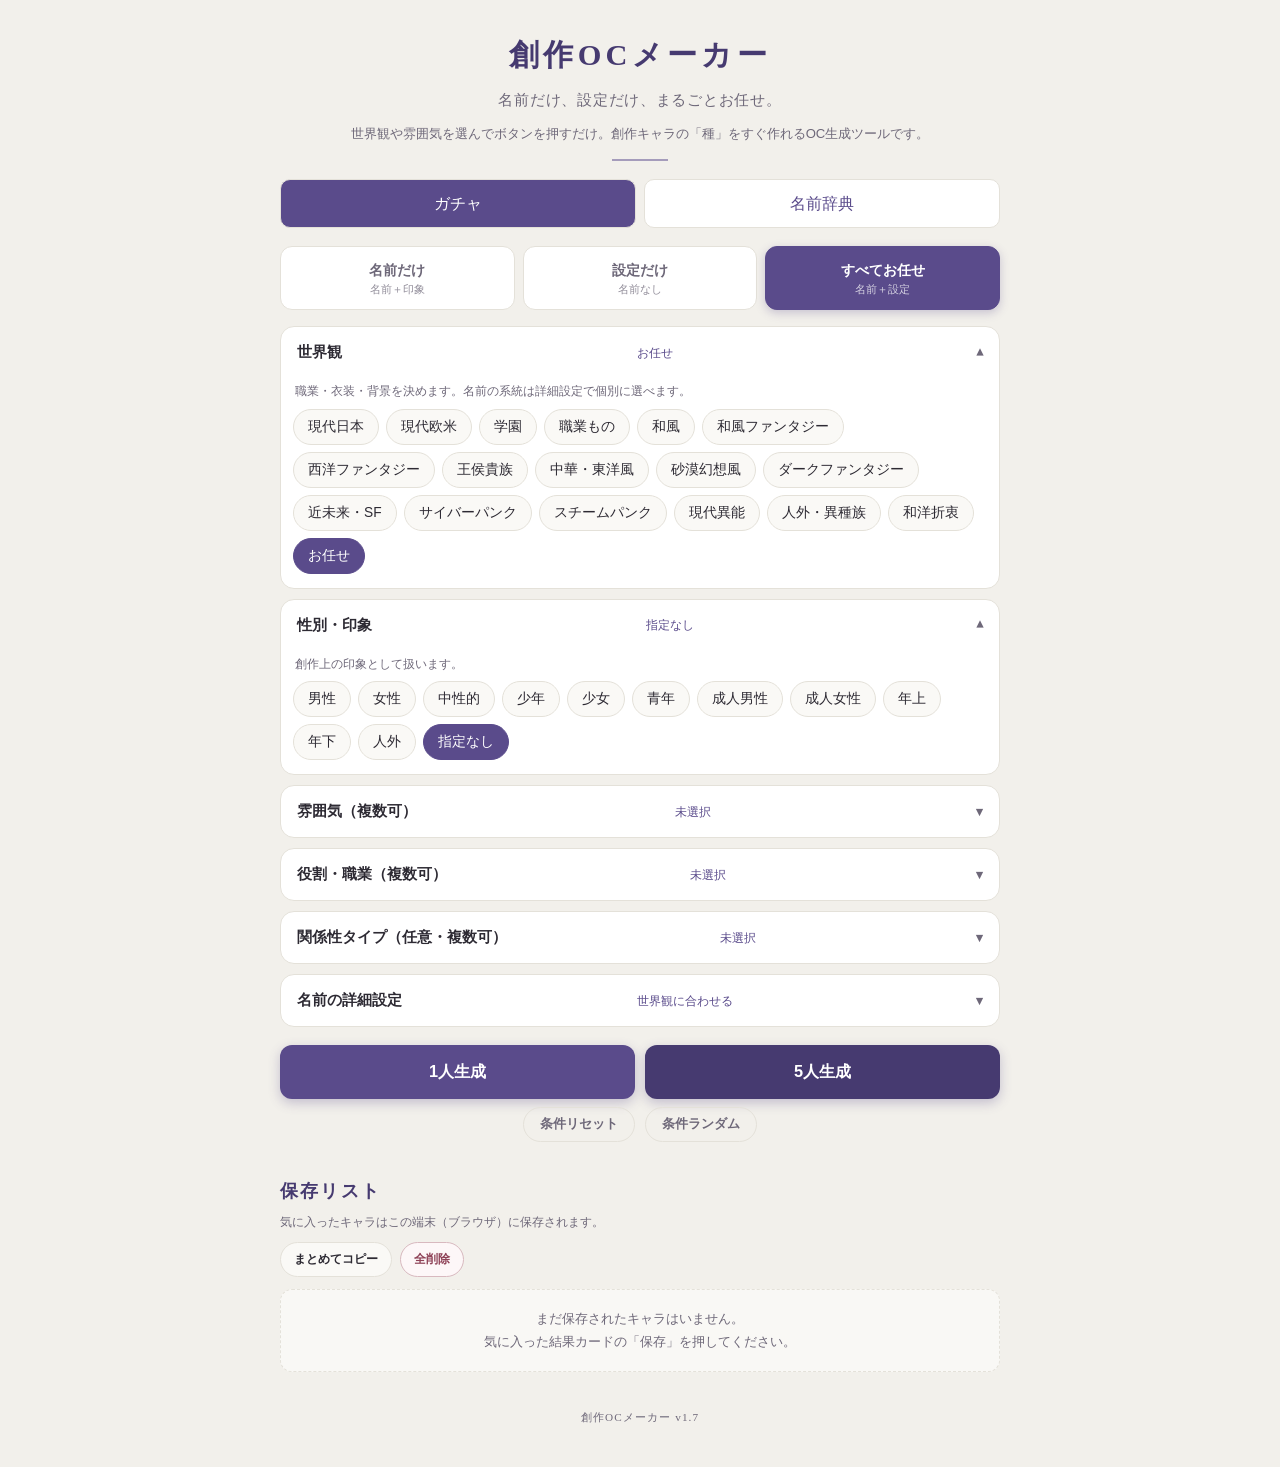
==== commit 50a351ac: "Connect fixed dictionary names and nature-classic gacha with regression tests" ====
--- a/index.html
+++ b/index.html
@@ -7,7 +7,7 @@
 <link rel="icon" href="./icons/icon-192.png" type="image/png" sizes="192x192">
 <link rel="apple-touch-icon" href="./icons/apple-touch-icon.png">
 <link rel="manifest" href="./manifest.webmanifest">
-<title>創作OCメーカー v1.6</title>
+<title>創作OCメーカー v1.7</title>
 <style>
 :root{
   --bg:#F2F0EB;
@@ -302,6 +302,8 @@
 #generationNotice{padding:10px 14px;border:1px solid var(--accent);border-radius:8px;font-size:.86rem;line-height:1.8;}
 .chip:disabled{opacity:.45;cursor:default;}
 button:focus-visible,summary:focus-visible,a:focus-visible{outline:2px solid var(--accent);outline-offset:4px;}
+.site-nav{display:flex;gap:8px;margin-bottom:18px}.site-nav a{flex:1;text-align:center;text-decoration:none;padding:10px;border:1px solid var(--line);border-radius:10px;background:var(--card);color:var(--accent)}.site-nav a[aria-current]{background:var(--accent);color:#fff}
+#dictionarySelection p{margin:0 0 8px}#dictionarySelection button{min-height:44px;margin-right:8px}#namingOptions .chip{min-height:44px}
 </style>
 </head>
 <body>
@@ -314,7 +316,13 @@
   <div class="rule"></div>
 </header>
 
-<nav class="mode-grid" id="modeBtns"></nav>
+<nav class="site-nav" aria-label="画面切り替え"><a href="./index.html" aria-current="page">ガチャ</a><a href="./dictionary.html">名前辞典</a></nav>
+<section id="dictionarySelection" class="naming-notice" aria-label="辞典名の固定" hidden>
+  <p id="dictionarySelectionText" role="status"></p>
+  <button id="releaseDictionary" class="btn-sm" type="button">固定を解除</button>
+  <button id="retryDictionary" class="btn-sm" type="button" hidden>辞典を再読み込み</button>
+</section>
+<nav class="mode-grid" id="modeBtns" aria-label="生成モード"></nav>
 
 <div id="nameInputWrap">
   <label for="nameInput">この名前に設定をつける（任意）</label>
@@ -348,7 +356,7 @@
   <div id="savedList"></div>
 </section>
 
-<footer>創作OCメーカー v1.6</footer>
+<footer>創作OCメーカー v1.7</footer>
 </div>
 
 <div id="toast"></div>
@@ -362,6 +370,7 @@
   </div>
 </div>
 
+<script src="./js/dictionary-core.js"></script>
 <script>
 "use strict";
 /* ============================================================
@@ -3780,6 +3789,10 @@
     const raw = localStorage.getItem(STORAGE_KEY);
     savedResults = raw ? JSON.parse(raw) : [];
     if(!Array.isArray(savedResults)) savedResults = [];
+    savedResults=savedResults.filter(c=>{
+      if(!c||typeof c!=="object"||typeof c.id!=="string"||!c.id)return false;
+      try{savedTitle(c);savedImpression(c);buildDetailText(c);renderNameInfo(c);return true;}catch{return false;}
+    });
   }catch(e){
     storageOK = false; savedResults = [];
   }
@@ -3984,10 +3997,10 @@
 
     inner += renderNameInfo(c);
     inner += '<div class="card-actions">' +
-      '<button class="btn-sm save" data-act="save" data-id="' + c.id + '"' + (saved ? " disabled" : "") + '>' + (saved ? "保存済み" : "保存") + '</button>' +
-      '<button class="btn-sm copy" data-act="detail" data-id="' + c.id + '">詳細コピー</button>' +
-      (c.name && !c.manualName ? '<button class="btn-sm" data-act="name" data-id="' + c.id + '">名前だけコピー</button>' : "") +
-      (c.mode !== "nameOnly" ? '<button class="btn-sm" data-act="img" data-id="' + c.id + '">画像生成用コピー</button>' : "") +
+      '<button class="btn-sm save" data-act="save" data-id="' + esc(c.id) + '"' + (saved ? " disabled" : "") + '>' + (saved ? "保存済み" : "保存") + '</button>' +
+      '<button class="btn-sm copy" data-act="detail" data-id="' + esc(c.id) + '">詳細コピー</button>' +
+      (c.name && !c.manualName ? '<button class="btn-sm" data-act="name" data-id="' + esc(c.id) + '">名前だけコピー</button>' : "") +
+      (c.mode !== "nameOnly" ? '<button class="btn-sm" data-act="img" data-id="' + esc(c.id) + '">画像生成用コピー</button>' : "") +
       '</div>';
     return '<article class="card">' + inner + '</article>';
   }).join("");
@@ -4007,6 +4020,7 @@
 
 function buildDetailText(c){
   const base=buildDetailTextBase(c);
+  if(c.nameParts?.single?.originType==="dictionary_candidate")return base+"\n名前の系統：自然・古典モチーフ\n"+dictionaryProvenanceText(c.nameParts.single);
   if(!c.naming)return base;
   const part=c.nameParts?.single;
   const sourceLine=part?.sources?.map(id=>nameSources[id]).filter(s=>s?.url).map(s=>s.title+" "+s.url).join(" ／ ");
@@ -4049,7 +4063,7 @@
     return;
   }
   box.innerHTML = savedResults.map(c =>
-    '<div class="saved-item" data-id="' + c.id + '">' +
+    '<div class="saved-item" data-id="' + esc(c.id) + '">' +
       '<div class="s-top"><span class="s-name">' + esc(savedTitle(c)) + '</span>' +
       '<span class="s-imp">' + esc(savedImpression(c)) + '</span></div>' +
       '<div class="s-detail">' + esc(buildDetailText(c)) + '</div>' +
@@ -4073,6 +4087,7 @@
    ============================================================ */
 
 function resetConditions(){
+  releaseDictionaryName();selectedDictionaryCategories=[];selectedDictionaryUsage="all";
   selectedNameSystem="auto";selectedNameCulture="auto";selectedNameMotifs=[];
   selectedKanjiReadingMode="standard";selectedMythType="deity";selectedMythTradition="auto";
   selectedScienceFields=[];selectedScienceUsage="name";selectedScienceIncludes=[];
@@ -4099,6 +4114,7 @@
 
 function init(){
   loadSavedCharacters();
+  initDictionaryIntegration();
   renderNamingOptions();
   renderModeButtons();
   renderChoiceChips();
@@ -4521,7 +4537,7 @@
 /* END v1.5 KANJI AND MYTH DATA */
 
 /* v1.3: 旧配列を変更せず、用途・出典を持つレコードへ接続する。 */
-const namingSystems = {auto:"世界観に合わせる",japanese:"現代日本",wafu:"和風",modernWestern:"現代欧米",fantasy:"ファンタジー",chinese:"中華・東洋風",desert:"砂漠幻想風",scifi:"近未来・SF",mixed:"和洋折衷",kanjiSingle:"漢字一字・苗字なし",mythology:"神話・伝承名",scienceMedical:"科学・医学用語"};
+const namingSystems = {auto:"世界観に合わせる",japanese:"現代日本",wafu:"和風",modernWestern:"現代欧米",fantasy:"ファンタジー",chinese:"中華・東洋風",desert:"砂漠幻想風",scifi:"近未来・SF",mixed:"和洋折衷",kanjiSingle:"漢字一字・苗字なし",mythology:"神話・伝承名",scienceMedical:"科学・医学用語",natureClassic:"自然・古典モチーフ"};
 const namingCultures = {auto:"お任せ",en:"英語圏（米・英中心）",de:"ドイツ語圏",fr:"フランス語圏",it:"イタリア語圏",es:"スペイン語圏"};
 const namingMotifs = {legacy:"従来のファンタジー",german:"ドイツ語",gemstone:"宝石",constellation:"星座"};
 const mythEntityTypes={deity:"世界の神々",hero:"英雄・伝説上の人物",namedCreature:"幻獣・精霊の固有名",auto:"お任せ"};
@@ -4601,7 +4617,7 @@
 const nameHistory = new Map(), NAME_HISTORY_LIMIT=20;
 function cloneNameHistory(history){return new Map([...history].map(([k,v])=>[k,{given:v.given.slice(),full:v.full.slice()}]));}
 function rememberName(history,c){
-  if(c.manualName||!c.naming||!c.nameParts)return;
+  if(c.manualName||c.naming?.dictionaryFixed||!c.naming||!c.nameParts)return;
   const key=c.naming.historyKey;
   const h=history.get(key)||{given:[],full:[]};
   h.given.push(c.nameParts.given?.id||c.nameParts.single?.historyId||c.nameParts.single?.id);
@@ -4737,6 +4753,9 @@
 }
 function generateName(worldKey,genderKey,moods,options={}){
   const rng=options.rng||Math.random;
+  const fixed=options.fixedDictionaryEntry??fixedDictionaryEntry;
+  if(fixed)return dictionaryName(fixed,true);
+  if((options.system??selectedNameSystem)==="natureClassic")return generateNatureClassic(options,rng);
   const choose=arr=>arr[Math.floor(nameRandom(rng)*arr.length)];
   const system=resolveNameSystem(worldKey,options.system??selectedNameSystem);
   let pg=genderDefs[genderKey]?.pool;
@@ -4816,6 +4835,11 @@
 function generateMultiple(count,options={}){
   if(!Number.isInteger(count)||count<1||count>(currentMode==="nameOnly"?10:5))throw new NamingError("生成件数を確認してください。");
   const selectedSystem=options.system??selectedNameSystem;
+  if(currentMode!=="settingOnly"&&(options.fixedDictionaryEntry??fixedDictionaryEntry)){
+    const out=Array.from({length:count},()=>generateFullCharacter(options));
+    Object.defineProperty(out,"nextHistory",{value:cloneNameHistory(options.history||new Map())});return out;
+  }
+  if(currentMode!=="settingOnly"&&selectedSystem==="natureClassic")return generateNatureBatch(count,options);
   if(currentMode!=="settingOnly"&&["kanjiSingle","mythology","scienceMedical"].includes(selectedSystem)){
     const staged=cloneNameHistory(options.history||new Map()),out=[];
     const exclusions={groups:new Set(),entities:new Set(),terms:new Set(),displays:new Set()};
@@ -5084,6 +5108,7 @@
 }
 function renderNameInfo(c){
   if(!c.naming||!c.nameParts)return "";
+  if(c.nameParts.single?.originType==="dictionary_candidate")return renderDictionaryNameInfo(c);
   const parts=Object.values(c.nameParts);
   const origin=parts.map(p=>{
     const role={given:"名",family:"姓・家名",single:"単名",codename:"コードネーム"}[p.role]||"名前";
@@ -5113,6 +5138,7 @@
     '<p class="cond-note">カナは創作で使うための表示案です。名前の印象・用途は編集上の判断で、原語の意味や実際の頻度とは別です。</p></details></div>';
 }
 function renderNamingOptions(){
+  renderDictionarySelection();
   const box=document.getElementById("namingOptions");
   const active=document.activeElement;
   const focusKey=box.contains(active)?active?.dataset?.nameChoice:null;
@@ -5131,11 +5157,19 @@
     (system==="kanjiSingle"?'<fieldset'+(disabled?' disabled':'')+'><legend>漢字の読み</legend>'+chips("kanjiReading",{standard:"標準・確認済みのみ",creative:"創作読みも含める"},[selectedKanjiReadingMode])+'<p class="cond-note">字体群→表記→読みの順に選びます。複数の読みや異体字がある字も、抽選枠は一つです。創作読みは結果に明記します。</p></fieldset>':"")+
     (system==="mythology"?'<fieldset'+(disabled?' disabled':'')+'><legend>存在の種類</legend>'+chips("mythType",mythEntityTypes,[selectedMythType])+'</fieldset><fieldset'+(disabled?' disabled':'')+'><legend>伝承</legend><label for="mythTraditionSelect">伝承・文化圏</label> <select id="mythTraditionSelect" data-name-select="mythTradition" aria-label="伝承・文化圏">'+Object.entries(mythTraditions).map(([k,v])=>'<option value="'+k+'"'+(selectedMythTradition===k?' selected':'')+'>'+esc(v)+'</option>').join('')+'</select><p class="cond-note">お任せでは候補が3件以上ある種別・伝承を同じ確率で選び、その中から一つの存在を選びます。別名が複数あっても抽選枠は一つです。名前だけモードの10個生成では候補が少なければ全候補を表示します。</p></fieldset>':"")+
     (system==="scienceMedical"?'<fieldset'+(disabled?' disabled':'')+'><legend>科学・医学の分野（複数可）</legend>'+button("scienceField","auto","お任せ（全分野）",!selectedScienceFields.length)+chips("scienceField",scienceFields,selectedScienceFields)+'<p class="cond-note">複数選ぶと、選んだ分野のいずれかから生成します。分野を先に同じ確率で選び、該当分野内の用語を選びます。一つの用語が複数分野に属する場合も抽選レコードは一つです。</p></fieldset><fieldset'+(disabled?' disabled':'')+'><legend>用途</legend>'+chips("scienceUsage",scienceUsageDefs,[selectedScienceUsage])+'<p class="cond-note">どちらも原語を改変しない単名です。姓は付けません。コードネーム向けには専門性の高い語も含めます。</p></fieldset><fieldset'+(disabled?' disabled':'')+'><legend>追加で含める語（初期設定はすべてオフ）</legend>'+chips("scienceInclude",scienceGateDefs,selectedScienceIncludes)+'<p class="cond-note">病名・症候、病原体、薬・毒物は選択した種類だけ追加します。実在する病気や薬剤の意味と、創作上の人物像は別です。</p></fieldset>':"")+
+    (system==="natureClassic"?'<fieldset'+(disabled?' disabled':'')+'><legend>ジャンル（複数可）</legend>'+button("dictionaryCategory","auto","全ジャンル",!selectedDictionaryCategories.length)+chips("dictionaryCategory",Object.fromEntries(dictionaryCategories.map((v,i)=>[i,v])),selectedDictionaryCategories.map(v=>String(dictionaryCategories.indexOf(v))))+'</fieldset><fieldset'+(disabled?' disabled':'')+'><legend>創作用途（編集上のおすすめ）</legend>'+chips("dictionaryUsage",{all:"候補すべて（おすすめ用途で絞らない）",name:"人物名",family:"姓・家名",code:"異名・コードネーム",place:"組織・地名"},[selectedDictionaryUsage])+'<p class="cond-note">素材語を変えず単名として使います。性別による名前の適性は判定しません。'+esc(dictionaryNotice)+'</p><p class="cond-note">'+(dictionaryEntries.length?'辞典'+dictionaryEntries.length+'候補を読み込み済み':'辞典は読み込み中、または読み込み失敗です。上の再読み込みボタンで再試行できます。')+'</p></fieldset>':"")+
     (system===null?'<p class="cond-note">世界観がお任せのときは、生成した世界観に合わせて名前の系統を決めます。</p>':"")+
     '<p class="cond-note">雰囲気が未指定なら、生成時に選んだ2〜3個の雰囲気を名前にも使います。最近表示した名は最大20件まで避け、候補が少なければ古い履歴から緩和します。</p></div></details>';
   box.querySelectorAll("button[data-name-choice]").forEach(btn=>btn.addEventListener("click",()=>{
     const [group,key]=btn.dataset.nameChoice.split(":");
     if(group==="system")selectedNameSystem=key;
+    if(group==="dictionaryUsage")selectedDictionaryUsage=key;
+    if(group==="dictionaryCategory"){
+      const category=dictionaryCategories[Number(key)];
+      if(key==="auto")selectedDictionaryCategories=[];
+      else if(selectedDictionaryCategories.includes(category))selectedDictionaryCategories=selectedDictionaryCategories.filter(c=>c!==category);
+      else if(category)selectedDictionaryCategories.push(category);
+    }
     if(group==="culture")selectedNameCulture=key;
     if(group==="kanjiReading")selectedKanjiReadingMode=key;
     if(group==="mythType")selectedMythType=key;
@@ -5168,6 +5202,7 @@
   const error=document.getElementById("generationError");
   const notice=document.getElementById("generationNotice");
   try{
+    if(dictionaryLockPending&&currentMode!=="settingOnly")throw new NamingError("辞典名を読み込み中です。読み込み完了を待つか、固定を解除してください。");
     const next=generateMultiple(count,{history:nameHistory});
     renderResults(next);
     generatedResults=next;
@@ -5185,6 +5220,103 @@
 }
 
 
+/* v1.7: shared dictionary JSON, fixed single names, and motif-only gacha. */
+const dictionaryNotice="収録候補は現在、個別出典の再確認中です。表示する用途・印象は創作向けの提案です。";
+const dictionaryCategories=typeof OCDictionary!=="undefined"?OCDictionary.categories:[];
+let dictionaryEntries=[],fixedDictionaryEntry=null,dictionaryLockPending=false;
+let selectedDictionaryCategories=[],selectedDictionaryUsage="all",dictionaryLoading=false,dictionaryLoadFailed=false;
+function dictionaryName(entry,fixed=false){
+  const part={id:entry.id,historyId:entry.display,role:"single",display:entry.display,reading:entry.reading,
+    original:entry.original,originType:"dictionary_candidate",description:entry.description,
+    majorCategory:entry.majorCategory,minorCategory:entry.minorCategory,sourceId:entry.sourceId,
+    source:{...entry.source},sourceScope:entry.sourceScope,verification:{...entry.verification},reviewRequired:true};
+  return {display:entry.display,reading:entry.reading,roman:"",codename:null,tags:[],nameParts:{single:part},
+    naming:{system:"natureClassic",dictionaryId:entry.id,dictionaryFixed:fixed,historyKey:"natureClassic",notice:dictionaryNotice}};
+}
+function dictionaryProvenanceText(p){
+  return [dictionaryNotice,"辞典ID："+p.id+" ／ 原ID："+p.sourceId,"分野："+p.majorCategory+" ／ "+p.minorCategory,
+    "説明："+p.description,"個別出典確認待ち（名称・読み・由来・表記・分類）。",
+    "参考資料："+p.source.name+(safeDictionaryUrl(p.source.url)?" "+safeDictionaryUrl(p.source.url):""),p.sourceScope,p.source.note].filter(Boolean).join("\n");
+}
+function safeDictionaryUrl(url){return typeof OCDictionary!=="undefined"?OCDictionary.safeUrl(url):"";}
+function renderDictionaryNameInfo(c){
+  const p=c.nameParts.single,url=safeDictionaryUrl(p.source.url);
+  return '<div class="naming-info"><p class="naming-meta">自然・古典モチーフ ／ '+esc(p.majorCategory)+'</p><p class="naming-notice">'+esc(dictionaryNotice)+'</p>'+
+    '<details class="name-origin"><summary>名前の由来・出典</summary><p>'+esc(dictionaryProvenanceText(p)).replace(/\n/g,'<br>')+'</p>'+
+    (p.original?'<p>原語・原記録：'+esc(p.original)+'</p>':'')+
+    Object.entries(p.verification||{}).map(([k,v])=>'<p>'+esc(({name:'名称',reading:'読み',origin:'由来',form:'表記',classification:'分類'})[k]||k)+'：'+esc(v)+'</p>').join('')+
+    (url?'<p><a href="'+esc(url)+'" target="_blank" rel="noopener noreferrer">参考資料（個別立証は未確認）</a></p>':'')+'</details></div>';
+}
+function renderDictionarySelection(){
+  const box=document.getElementById("dictionarySelection");if(!box)return;
+  const suspended=currentMode==="settingOnly";
+  box.hidden=!fixedDictionaryEntry&&!dictionaryLockPending&&!dictionaryLoadFailed;
+  const text=document.getElementById("dictionarySelectionText");
+  text.textContent=fixedDictionaryEntry
+    ?"固定中："+fixedDictionaryEntry.display+"（"+fixedDictionaryEntry.reading+"）"+(suspended?"。「設定だけ」では固定を一時停止し、手入力を使用します。":"。単名のまま設定を生成します。")
+    :dictionaryLockPending?(dictionaryLoading?"辞典の選択名を読み込み中です…":"辞典の選択IDを解決できません。再読み込みするか固定を解除してください。")
+    :"辞典を読み込めませんでした。従来のガチャは利用できます。自然・古典モチーフを使うには再読み込みしてください。";
+  document.getElementById("retryDictionary").hidden=!dictionaryLoadFailed;
+  document.getElementById("releaseDictionary").hidden=!fixedDictionaryEntry&&!dictionaryLockPending;
+  for(const id of ["btnGen1","btnGen5"]){const b=document.getElementById(id);if(b)b.disabled=dictionaryLockPending&&!suspended;}
+}
+function releaseDictionaryName(){
+  fixedDictionaryEntry=null;dictionaryLockPending=false;
+  if(dictionaryEntries.length)dictionaryLoadFailed=false;
+  if(typeof window!=="undefined"){
+    const url=new URL(window.location.href);url.searchParams.delete("dictionaryId");history.replaceState(null,"",url);
+  }
+  renderDictionarySelection();
+}
+async function loadDictionaryForGacha(){
+  if(dictionaryLoading)return;
+  dictionaryLoading=true;dictionaryLoadFailed=false;renderDictionarySelection();
+  try{
+    dictionaryEntries=await OCDictionary.load();
+    // Read the live URL after await so releasing a pending selection cannot re-lock it.
+    const id=new URLSearchParams(window.location.search).get("dictionaryId");
+    if(id!==null){
+      const entry=dictionaryEntries.find(e=>e.id===id);
+      if(entry){fixedDictionaryEntry=entry;dictionaryLockPending=false;}
+      else{dictionaryLockPending=true;dictionaryLoadFailed=true;}
+    }
+  }catch{dictionaryLoadFailed=true;}
+  finally{dictionaryLoading=false;renderNamingOptions();renderDictionarySelection();}
+}
+function initDictionaryIntegration(){
+  dictionaryLockPending=new URLSearchParams(window.location.search).has("dictionaryId");
+  document.getElementById("releaseDictionary").addEventListener("click",()=>{releaseDictionaryName();renderNamingOptions();});
+  document.getElementById("retryDictionary").addEventListener("click",loadDictionaryForGacha);
+  loadDictionaryForGacha();
+}
+function natureEligible(options={}){
+  const categories=options.dictionaryCategories??selectedDictionaryCategories,usage=options.dictionaryUsage??selectedDictionaryUsage;
+  return dictionaryEntries.filter(e=>(!categories.length||categories.includes(e.majorCategory))&&
+    (usage==="all"||e.usageFlags[usage]===1)&&!options.excludedDisplays?.has(e.display));
+}
+function generateNatureClassic(options={},rng=Math.random){
+  if(!dictionaryEntries.length)throw new NamingError("辞典が未読み込みです。辞典の再読み込みをお試しください。");
+  const eligible=natureEligible(options);
+  if(!eligible.length)throw new NamingError("このジャンル・用途に合う候補は0個です。条件を広げてください。");
+  const recent=options.history?.get("natureClassic")?.given||[];
+  const pool=avoidRecent(eligible,recent,e=>e.display);
+  const entry=pool[Math.floor(nameRandom(rng)*pool.length)];return dictionaryName(entry);
+}
+function generateNatureBatch(count,options){
+  const available=new Set(natureEligible(options).map(e=>e.display)).size;
+  if(!dictionaryEntries.length)throw new NamingError("辞典が未読み込みです。再読み込みをお試しください。");
+  if(!available)throw new NamingError("このジャンル・用途に合う候補は0個です。条件を広げてください。");
+  const target=currentMode==="nameOnly"&&count===10?Math.min(count,available):count;
+  if(available<target)throw new NamingError("この条件では"+available+"人分まで生成できます。生成件数を減らすか条件を広げてください。");
+  const staged=cloneNameHistory(options.history||new Map()),out=[],excludedDisplays=new Set();
+  for(let i=0;i<target;i++){
+    const c=generateFullCharacter({...options,history:staged,excludedDisplays});
+    out.push(c);excludedDisplays.add(c.name);rememberName(staged,c);
+  }
+  Object.defineProperty(out,"nextHistory",{value:staged});return out;
+}
+
+
 init();
 </script>
 </body>
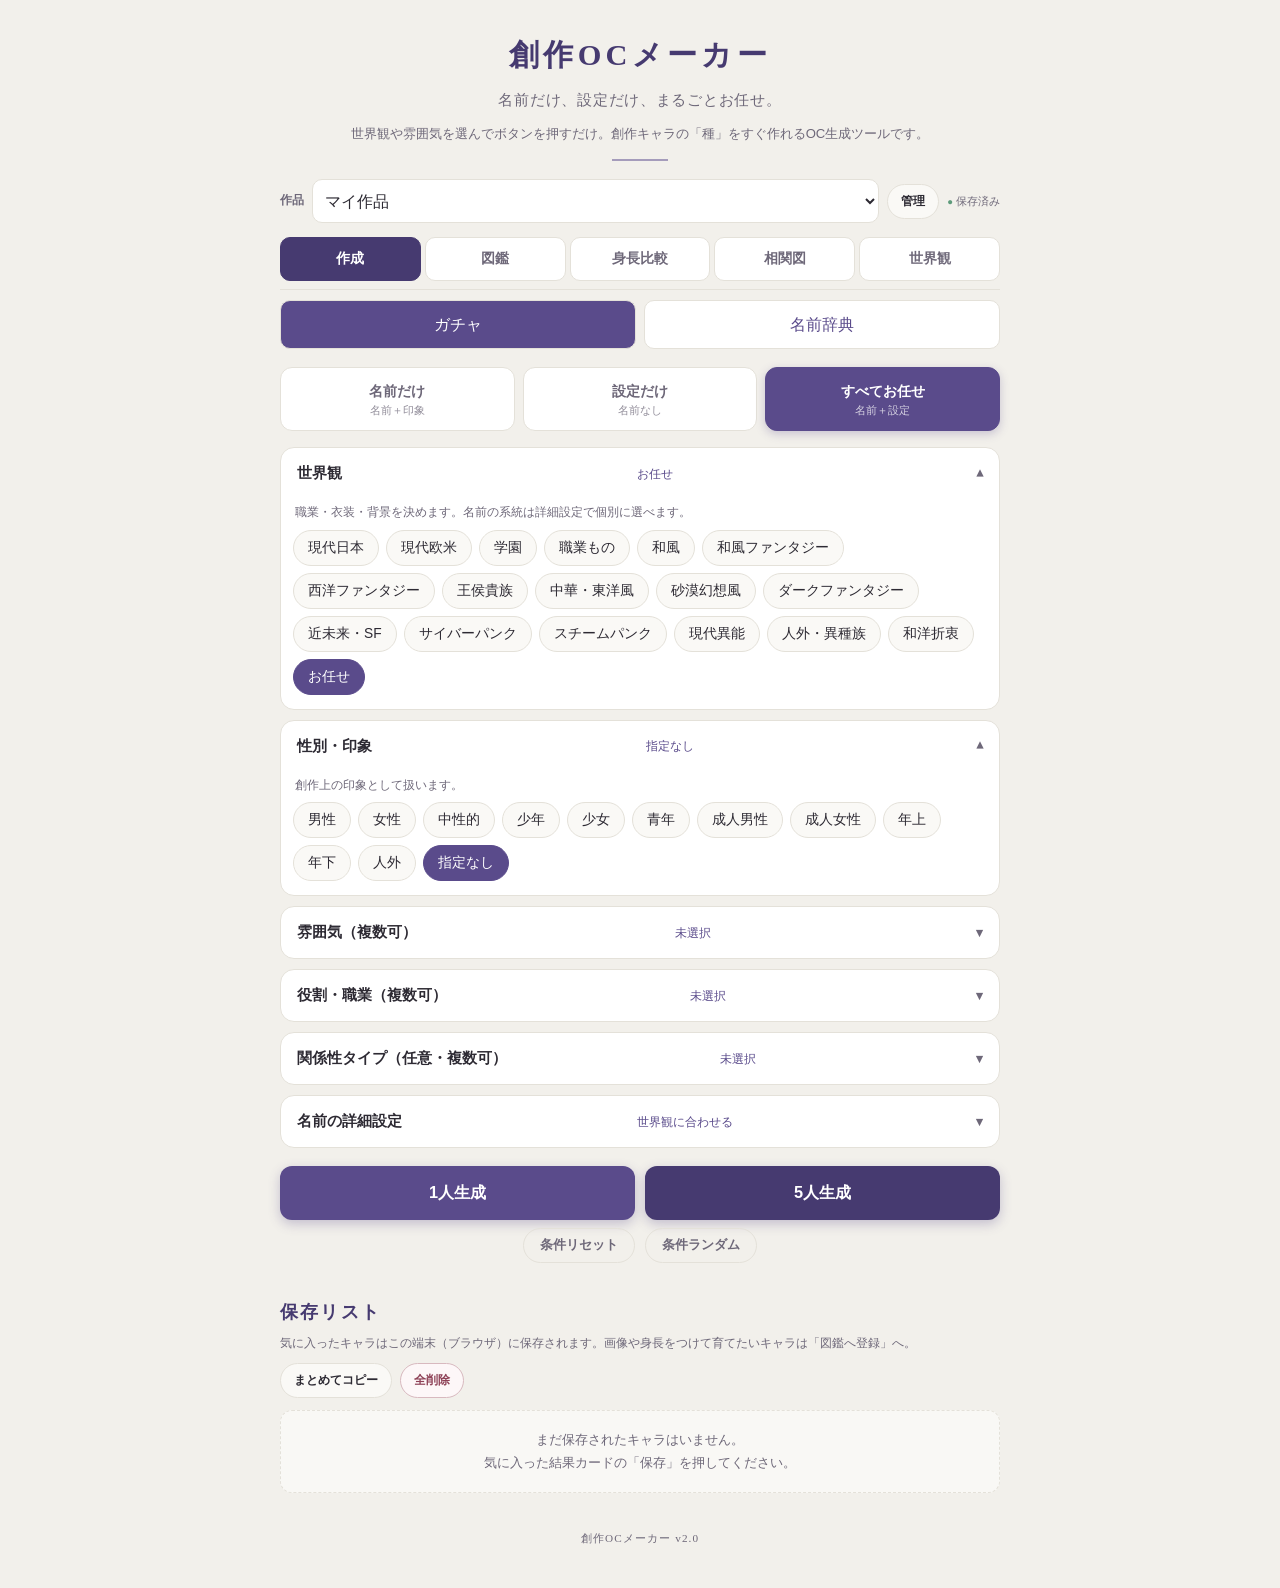
==== commit 7b389d9c: "v2.0: キャラ図鑑・身長比較・相関図・世界観設定と作品プロジェクト管理を追加 - 5タブ構成。既存のガチャ本体は「図鑑へ登録」ボタンとタブ用マークアップ以外は変更なし - 新機能は js/stud" ====
--- a/index.html
+++ b/index.html
@@ -7,7 +7,7 @@
 <link rel="icon" href="./icons/icon-192.png" type="image/png" sizes="192x192">
 <link rel="apple-touch-icon" href="./icons/apple-touch-icon.png">
 <link rel="manifest" href="./manifest.webmanifest">
-<title>創作OCメーカー v1.7</title>
+<title>創作OCメーカー v2.0</title>
 <style>
 :root{
   --bg:#F2F0EB;
@@ -305,6 +305,7 @@
 .site-nav{display:flex;gap:8px;margin-bottom:18px}.site-nav a{flex:1;text-align:center;text-decoration:none;padding:10px;border:1px solid var(--line);border-radius:10px;background:var(--card);color:var(--accent)}.site-nav a[aria-current]{background:var(--accent);color:#fff}
 #dictionarySelection p{margin:0 0 8px}#dictionarySelection button{min-height:44px;margin-right:8px}#namingOptions .chip{min-height:44px}
 </style>
+<link rel="stylesheet" href="./css/studio.css">
 </head>
 <body>
 <div class="wrap">
@@ -316,6 +317,22 @@
   <div class="rule"></div>
 </header>
 
+<div class="st-bar" id="studioBar">
+  <label for="projectSelect">作品</label>
+  <select id="projectSelect" aria-label="作品を選ぶ"></select>
+  <button id="projectMenuBtn" class="btn-sm" type="button">管理</button>
+  <span id="saveStatus" class="st-status" role="status"></span>
+</div>
+<p id="studioNotice" class="naming-notice" role="alert" hidden></p>
+<div class="st-tabs" id="studioTabs" role="tablist" aria-label="機能の切り替え">
+  <button type="button" role="tab" data-tab="create" aria-controls="tab-create" aria-selected="true">作成</button>
+  <button type="button" role="tab" data-tab="zukan" aria-controls="tab-zukan" aria-selected="false" tabindex="-1">図鑑</button>
+  <button type="button" role="tab" data-tab="height" aria-controls="tab-height" aria-selected="false" tabindex="-1">身長比較</button>
+  <button type="button" role="tab" data-tab="relation" aria-controls="tab-relation" aria-selected="false" tabindex="-1">相関図</button>
+  <button type="button" role="tab" data-tab="world" aria-controls="tab-world" aria-selected="false" tabindex="-1">世界観</button>
+</div>
+
+<div id="tab-create" class="tab-panel" role="tabpanel" aria-label="キャラ作成">
 <nav class="site-nav" aria-label="画面切り替え"><a href="./index.html" aria-current="page">ガチャ</a><a href="./dictionary.html">名前辞典</a></nav>
 <section id="dictionarySelection" class="naming-notice" aria-label="辞典名の固定" hidden>
   <p id="dictionarySelectionText" role="status"></p>
@@ -348,15 +365,20 @@
 
 <section id="savedWrap">
   <h2>保存リスト</h2>
-  <p class="saved-note">気に入ったキャラはこの端末（ブラウザ）に保存されます。</p>
+  <p class="saved-note">気に入ったキャラはこの端末（ブラウザ）に保存されます。画像や身長をつけて育てたいキャラは「図鑑へ登録」へ。</p>
   <div class="saved-actions">
     <button class="btn-sm" id="btnCopyAllSaved">まとめてコピー</button>
     <button class="btn-sm btn-danger" id="btnClearSaved">全削除</button>
   </div>
   <div id="savedList"></div>
 </section>
-
-<footer>創作OCメーカー v1.7</footer>
+</div>
+<section id="tab-zukan" class="tab-panel" role="tabpanel" aria-label="キャラ図鑑" hidden></section>
+<section id="tab-height" class="tab-panel" role="tabpanel" aria-label="身長比較" hidden></section>
+<section id="tab-relation" class="tab-panel" role="tabpanel" aria-label="相関図" hidden></section>
+<section id="tab-world" class="tab-panel" role="tabpanel" aria-label="世界観設定" hidden></section>
+
+<footer>創作OCメーカー v2.0</footer>
 </div>
 
 <div id="toast"></div>
@@ -4001,6 +4023,7 @@
       '<button class="btn-sm copy" data-act="detail" data-id="' + esc(c.id) + '">詳細コピー</button>' +
       (c.name && !c.manualName ? '<button class="btn-sm" data-act="name" data-id="' + esc(c.id) + '">名前だけコピー</button>' : "") +
       (c.mode !== "nameOnly" ? '<button class="btn-sm" data-act="img" data-id="' + esc(c.id) + '">画像生成用コピー</button>' : "") +
+      '<button class="btn-sm copy" data-act="zukan" data-id="' + esc(c.id) + '">図鑑へ登録</button>' +
       '</div>';
     return '<article class="card">' + inner + '</article>';
   }).join("");
@@ -4014,6 +4037,7 @@
       else if(act === "detail") copyToClipboard(buildDetailText(c));
       else if(act === "name") copyToClipboard(buildNameText(c));
       else if(act === "img") copyToClipboard(buildImagePrompt(c));
+      else if(act === "zukan") registerToZukan(c);
     });
   });
 }
@@ -4042,6 +4066,12 @@
   return base+"\n名前の系統："+namingSummary(c)+provenance+(sourceLine?"\n出典："+sourceLine:"")+(c.naming.notice?"\n"+c.naming.notice:"");
 }
 
+/* v2.0: 図鑑（作品ごとの保管庫）へ渡す。保存リスト ocMakerSavedV1 には触れない。 */
+function registerToZukan(c){
+  if(typeof window === "undefined" || !window.OCStudio){ showToast("図鑑を読み込めませんでした"); return; }
+  window.OCStudio.registerFromGacha(c);
+}
+
 function savedTitle(c){
   return c.name || c.catch || "（名前なし）";
 }
@@ -4070,6 +4100,7 @@
       '<div class="s-actions">' +
         '<button class="btn-sm" data-sact="toggle">詳細表示</button>' +
         '<button class="btn-sm copy" data-sact="copy">コピー</button>' +
+        '<button class="btn-sm" data-sact="zukan">図鑑へ登録</button>' +
         '<button class="btn-sm btn-danger" data-sact="del">削除</button>' +
       '</div></div>'
   ).join("");
@@ -4079,6 +4110,7 @@
     item.querySelector('[data-sact="toggle"]').addEventListener("click", () => item.classList.toggle("open"));
     item.querySelector('[data-sact="copy"]').addEventListener("click", () => copyToClipboard(buildDetailText(c)));
     item.querySelector('[data-sact="del"]').addEventListener("click", () => deleteSavedCharacter(id));
+    item.querySelector('[data-sact="zukan"]').addEventListener("click", () => registerToZukan(c));
   });
 }
 
@@ -5319,5 +5351,13 @@
 
 init();
 </script>
+<script src="./js/studio/core.js"></script>
+<script src="./js/studio/db.js"></script>
+<script src="./js/studio/app.js"></script>
+<script src="./js/studio/zukan.js"></script>
+<script src="./js/studio/height.js"></script>
+<script src="./js/studio/relation.js"></script>
+<script src="./js/studio/world.js"></script>
+<script src="./js/studio/boot.js"></script>
 </body>
 </html>
--- a/css/studio.css
+++ b/css/studio.css
@@ -0,0 +1,176 @@
+/* 創作OCメーカー v2.0 — 図鑑・身長比較・相関図・世界観の共通スタイル（既存の配色変数を使う） */
+.st-bar{display:flex;align-items:center;gap:8px;margin:0 0 8px;flex-wrap:wrap}
+.st-bar label{font-size:.78rem;color:var(--sub);font-weight:600}
+.st-bar select{flex:1;min-width:0}
+.st-status{font-size:.7rem;color:var(--sub);white-space:nowrap}
+.st-status::before{content:"●";color:#5E9B7B;margin-right:3px;font-size:.6rem}
+.st-status.busy::before{color:#C9A227}.st-status.err{color:var(--wine)}.st-status.err::before{color:var(--wine)}
+#studioNotice{margin:0 0 10px}
+.st-tabs{position:sticky;top:0;z-index:20;display:grid;grid-template-columns:repeat(5,1fr);gap:4px;background:var(--bg);padding:6px 0 8px;margin:0 0 10px;border-bottom:1px solid var(--line)}
+.st-tabs button{border:1.5px solid var(--line);background:var(--card);color:var(--sub);border-radius:10px;padding:9px 0;min-height:44px;font-size:.76rem;font-weight:700;font-family:var(--sans);cursor:pointer;letter-spacing:0;white-space:nowrap}
+.st-tabs button[aria-selected="true"]{background:var(--accent-deep);border-color:var(--accent-deep);color:#fff}
+@media (min-width:480px){.st-tabs button{font-size:.86rem}}
+.tab-panel[hidden]{display:none}
+.tab-panel select,.st-bar select,.st-sheet select{font-family:var(--sans);font-size:16px;color:var(--ink);background:var(--card);border:1.5px solid var(--line);border-radius:10px;padding:9px 8px;min-height:44px;max-width:100%}
+.st-input,.st-field input,.st-field textarea,.st-sec-body>textarea,.zk-var-row input,.zk-custom input,.zk-custom textarea,.hc-cm input{
+  width:100%;font-family:var(--sans);font-size:16px;color:var(--ink);background:var(--card);border:1.5px solid var(--line);border-radius:10px;padding:10px;line-height:1.6}
+.st-field textarea,.st-sec-body>textarea,.zk-custom textarea{resize:vertical;field-sizing:content;min-height:3.2em}
+.st-input:focus,.st-field input:focus,.st-field textarea:focus,.st-sec-body>textarea:focus,.tab-panel select:focus,.st-sheet select:focus,.zk-var-row input:focus,.zk-custom input:focus,.zk-custom textarea:focus,.hc-cm input:focus{outline:2px solid var(--accent);outline-offset:1px;border-color:var(--accent)}
+.st-h{font-family:var(--serif);font-size:1.2rem;letter-spacing:.12em;color:var(--accent-deep);margin:8px 2px 2px}
+.st-h3{font-family:var(--serif);font-size:1rem;letter-spacing:.1em;color:var(--accent-deep);margin:20px 2px 8px}
+.st-lead{font-size:.8rem;color:var(--sub);margin:0 2px 12px}
+.st-note{font-size:.76rem;color:var(--sub);margin:6px 2px;line-height:1.7}
+.st-sub{font-size:.76rem;color:var(--accent);font-weight:700;letter-spacing:.08em;margin:12px 2px 6px}
+.st-msg{font-size:.9rem;margin:4px 2px 14px;line-height:1.8}
+.st-current{font-size:.86rem;margin:8px 2px 12px}
+.st-toolbar{display:flex;gap:8px;flex-wrap:wrap;margin:0 0 10px;align-items:center}
+.st-toolbar .st-input{flex:1 1 100%}
+.st-toolbar select{flex:1 1 0;min-width:0}
+.st-actions{display:flex;flex-wrap:wrap;gap:7px;align-items:center;margin:8px 0}
+.st-actions.end{justify-content:flex-end;margin-top:16px}
+.st-actions .btn-sm,.st-menu button,.zk-var .btn-sm,.hc-row .btn-sm,.rl-sel .btn-sm{min-height:40px}
+a.btn-sm{text-decoration:none;display:inline-flex;align-items:center}
+.st-count{font-size:.74rem;color:var(--sub);margin-left:auto}
+.st-menu{display:grid;gap:8px}
+.st-menu button{text-align:left;border:1.5px solid var(--line);background:#FAF9F6;color:var(--ink);border-radius:12px;padding:12px 14px;font-size:.9rem;font-weight:600;font-family:var(--sans);cursor:pointer}
+.st-menu button.danger{color:var(--wine);border-color:#D8B9BF;background:#FDF7F8}
+.st-field{display:block;grid-column:1/-1;min-width:0}
+.st-field.half{grid-column:auto}
+.st-field>span{display:block;font-size:.74rem;color:var(--sub);margin:0 2px 4px}
+.st-hint{display:block;font-size:.7rem;color:var(--wine);min-height:1em}
+.st-sec .st-sec-body{padding:2px 14px 16px;display:grid;grid-template-columns:1fr 1fr;gap:10px}
+.st-sec .st-sec-body>*{grid-column:1/-1;min-width:0}
+.st-sec .st-sec-body>.st-field.half{grid-column:auto}
+.st-sec .st-sec-body>.st-note,.st-sec .st-sec-body>.st-sub{margin-top:0;margin-bottom:0}
+.chip-box.st-chips{padding:0}
+.st-chips .chip{min-height:40px}
+.st-check{display:inline-flex;align-items:center;gap:5px;font-size:.84rem;min-height:40px}
+.st-check input{width:20px;height:20px;accent-color:var(--accent)}
+.st-seg{display:inline-flex;border:1.5px solid var(--accent);border-radius:999px;overflow:hidden}
+.st-seg button{border:0;background:var(--card);color:var(--accent);font-family:var(--sans);font-weight:700;font-size:.8rem;padding:0 14px;min-height:40px;cursor:pointer}
+.st-seg button[aria-pressed="true"]{background:var(--accent);color:#fff}
+.st-origin{font-size:.78rem;color:var(--sub)}
+.st-origin summary{cursor:pointer;padding:8px 0}
+.st-origin pre{white-space:pre-wrap;word-break:break-word;font-family:var(--sans);background:#F8F7F3;border:1px solid var(--line);border-radius:8px;padding:10px;margin:0;line-height:1.65}
+.st-file{position:relative;overflow:hidden;display:inline-flex;align-items:center;cursor:pointer}
+.st-file input{position:absolute;inset:0;opacity:0;cursor:pointer;font-size:0}
+.st-file:focus-within{outline:2px solid var(--accent);outline-offset:3px}
+
+/* ---------- シート（モーダル） ---------- */
+body.st-lock{overflow:hidden}
+.st-sheet{position:fixed;inset:0;z-index:40;background:rgba(45,42,51,.5);display:flex;align-items:flex-end;justify-content:center}
+.st-sheet-box{background:var(--bg);width:100%;max-width:560px;max-height:92vh;max-height:92dvh;border-radius:18px 18px 0 0;display:flex;flex-direction:column;box-shadow:0 -6px 30px rgba(45,42,51,.25)}
+.st-sheet.full .st-sheet-box{max-width:720px;height:96vh;height:96dvh;max-height:none}
+.st-sheet-head{display:flex;align-items:center;gap:10px;padding:14px 12px 10px 18px;border-bottom:1px solid var(--line)}
+.st-sheet-head h3{flex:1;margin:0;font-family:var(--serif);font-size:1.08rem;letter-spacing:.08em;color:var(--accent-deep);overflow:hidden;text-overflow:ellipsis;white-space:nowrap}
+.st-x{border:0;background:none;font-size:1.5rem;line-height:1;color:var(--sub);width:44px;height:44px;border-radius:50%;cursor:pointer}
+.st-sheet-body{padding:12px 16px calc(20px + env(safe-area-inset-bottom));overflow-y:auto;-webkit-overflow-scrolling:touch;overscroll-behavior:contain}
+@media (min-width:640px){.st-sheet{align-items:center;padding:20px}.st-sheet-box{border-radius:18px}.st-sheet.full .st-sheet-box{height:92vh}}
+.st-picklist{max-height:46vh;overflow-y:auto;margin:10px 0;border:1px solid var(--line);border-radius:12px;background:var(--card)}
+.st-pick{display:flex;align-items:center;gap:10px;padding:11px 12px;border-bottom:1px dashed var(--line);font-size:.92rem;min-height:46px;cursor:pointer}
+.st-pick:last-child{border-bottom:0}
+.st-pick input{width:22px;height:22px;accent-color:var(--accent);flex:none}
+.st-pick span{flex:1;min-width:0;overflow:hidden;text-overflow:ellipsis;white-space:nowrap}
+.st-pick small{color:var(--sub);font-size:.74rem;white-space:nowrap}
+.st-png{background:repeating-conic-gradient(#eee 0 25%,#fff 0 50%) 0 0/16px 16px;border:1px solid var(--line);border-radius:10px;overflow:auto;max-height:56vh;text-align:center}
+.st-png img{max-width:100%;height:auto;display:block;margin:0 auto;-webkit-touch-callout:default}
+
+/* ---------- キャラ図鑑 ---------- */
+.zk-grid{display:grid;grid-template-columns:repeat(2,minmax(0,1fr));gap:10px;margin-top:6px}
+@media (min-width:560px){.zk-grid{grid-template-columns:repeat(3,minmax(0,1fr))}}
+.zk-grid>.empty-msg{grid-column:1/-1}
+.zk-card{position:relative;display:flex;flex-direction:column;align-items:stretch;text-align:left;gap:2px;background:var(--card);border:1px solid var(--line);border-radius:var(--radius);padding:10px;font-family:var(--sans);color:var(--ink);cursor:pointer;box-shadow:0 2px 8px rgba(45,42,51,.05);min-width:0}
+.zk-thumb{display:flex;align-items:center;justify-content:center;aspect-ratio:1/1;background:var(--accent-soft);border-radius:10px;overflow:hidden;margin-bottom:6px}
+.zk-thumb svg{width:56%;height:56%;fill:#C9C2E2}
+.zk-thumb img{width:100%;height:100%;object-fit:cover;object-position:50% 12%;display:block}
+.zk-thumb.big{width:84px;flex:none;margin:0;align-self:flex-start}
+.zk-name{font-family:var(--serif);font-weight:600;font-size:1rem;letter-spacing:.04em;overflow:hidden;text-overflow:ellipsis;white-space:nowrap}
+.zk-read{font-size:.7rem;color:var(--sub);overflow:hidden;text-overflow:ellipsis;white-space:nowrap}
+.zk-meta{font-size:.72rem;color:var(--sub);overflow:hidden;text-overflow:ellipsis;white-space:nowrap}
+.zk-badge{display:inline-block;font-size:.66rem;color:var(--accent);border:1px solid var(--accent);border-radius:999px;padding:1px 8px;white-space:nowrap}
+.zk-badge.on{background:var(--accent);color:#fff;align-self:center}
+.zk-card .zk-badge{position:absolute;top:16px;right:16px;background:rgba(255,255,255,.92)}
+.zk-acts{margin-top:0}
+.zk-var{display:flex;gap:12px;padding:10px 0;border-top:1px dashed var(--line)}
+.zk-var:first-child{border-top:0;padding-top:0}
+.zk-var-main{flex:1;min-width:0}
+.zk-var-row{display:flex;gap:8px}
+.zk-var-row input{flex:1;min-width:0}
+.zk-var-row select{flex:none}
+.zk-custom{display:grid;grid-template-columns:minmax(0,2fr) minmax(0,3fr) auto;gap:6px;margin-bottom:8px;align-items:start}
+@media (max-width:420px){.zk-custom{grid-template-columns:1fr auto}.zk-custom textarea{grid-column:1/-1;grid-row:2}}
+
+/* ---------- 頭頂部・足元 ---------- */
+.cal-wrap{display:flex;justify-content:center;background:#fff;border:1px solid var(--line);border-radius:12px;padding:20px 12px;margin:8px 0}
+.cal-stage{position:relative;display:inline-block;line-height:0;touch-action:none;user-select:none;-webkit-user-select:none}
+.cal-stage img{max-width:100%;max-height:50vh;display:block;pointer-events:none;-webkit-user-drag:none}
+.cal-line{position:absolute;left:-12px;right:-12px;height:0;border-top:2px solid var(--wine);touch-action:none;cursor:ns-resize}
+.cal-line::before{content:"";position:absolute;left:0;right:0;top:-19px;height:36px}
+.cal-line span{position:absolute;right:0;top:-12px;transform:translateY(-100%);background:var(--wine);color:#fff;font-size:.68rem;line-height:1.5;padding:1px 8px;border-radius:999px;white-space:nowrap;font-weight:700}
+.cal-line.foot{border-top-color:var(--blue)}
+.cal-line.foot span{background:var(--blue);top:12px;transform:none;right:auto;left:0}
+.cal-line.drag{border-top-width:3px}
+.cal-line:focus-visible{outline:2px solid var(--accent);outline-offset:6px}
+.cal-c1{color:var(--wine)}.cal-c2{color:var(--blue)}
+.cal-nudge{display:flex;flex-wrap:wrap;align-items:center;gap:6px;justify-content:center;font-size:.78rem;color:var(--sub)}
+.cal-nudge .btn-sm{min-width:44px;min-height:40px}
+
+/* ---------- 身長比較 ---------- */
+.hc-opts{gap:14px}
+.hc-bg{display:flex;align-items:center;gap:6px;flex-wrap:wrap}
+.hc-bg-label{font-size:.78rem;color:var(--sub)}
+.hc-sw{width:32px;height:32px;border-radius:50%;border:2px solid var(--line);cursor:pointer;padding:0}
+.hc-sw.on{box-shadow:0 0 0 2px var(--bg),0 0 0 4px var(--accent)}
+.hc-bg input[type=color]{width:40px;height:34px;padding:0;border:1.5px solid var(--line);border-radius:8px;background:var(--card)}
+.hc-scroll{overflow-x:auto;border:1px solid var(--line);border-radius:var(--radius);background:var(--card);-webkit-overflow-scrolling:touch}
+.hc-scroll canvas{display:block}
+.hc-list{margin-top:10px}
+.hc-row{display:flex;flex-wrap:wrap;align-items:center;gap:6px;background:var(--card);border:1px solid var(--line);border-radius:12px;padding:8px 10px;margin-bottom:8px}
+.hc-move{display:flex;gap:4px}
+.hc-move .btn-sm,.hc-row .btn-danger{min-width:40px;padding-left:0;padding-right:0;text-align:center}
+.hc-name{flex:1 1 90px;min-width:0;border:0;background:none;text-align:left;font-family:var(--serif);font-weight:600;font-size:.98rem;color:var(--ink);overflow:hidden;text-overflow:ellipsis;white-space:nowrap;cursor:pointer;min-height:40px;padding:0 2px}
+.hc-cm{display:flex;align-items:center;gap:4px;font-size:.78rem;color:var(--sub)}
+.hc-cm input{width:76px;text-align:right;padding:8px}
+.hc-row select{min-height:40px;padding:6px;max-width:130px}
+
+/* ---------- 相関図 ---------- */
+.rl-guide{position:absolute;left:8px;right:8px;top:8px;margin:0;font-size:.72rem;color:var(--accent-deep);background:rgba(238,235,247,.93);border-radius:8px;padding:6px 10px;line-height:1.5;pointer-events:none}
+.rl-stage{position:relative;border:1px solid var(--line);border-radius:var(--radius);overflow:hidden;background:var(--card)}
+.rl-stage canvas{display:block;touch-action:none;cursor:grab;user-select:none;-webkit-user-select:none}
+.rl-zoom{position:absolute;right:8px;bottom:8px;display:flex;gap:5px}
+.rl-zoom button{min-width:42px;height:42px;border-radius:21px;border:1.5px solid var(--line);background:rgba(255,255,255,.94);color:var(--accent-deep);font-weight:700;font-size:.82rem;font-family:var(--sans);cursor:pointer;padding:0 10px}
+.rl-sel{display:flex;flex-wrap:wrap;gap:7px;align-items:center;margin:8px 0;min-height:0}
+.rl-sel-name{font-family:var(--serif);font-weight:600;margin-right:4px}
+.rl-edge{display:flex;align-items:center;gap:8px;width:100%;text-align:left;background:var(--card);border:1px solid var(--line);border-radius:12px;padding:10px 12px;margin-bottom:7px;font-family:var(--sans);font-size:.86rem;color:var(--ink);cursor:pointer;min-height:46px}
+.rl-dot{width:12px;height:12px;border-radius:50%;flex:none}
+.rl-who{flex:1;min-width:0;overflow:hidden;text-overflow:ellipsis;white-space:nowrap}
+.rl-lab{font-weight:700;font-size:.8rem;white-space:nowrap}
+.rl-pair{display:flex;gap:6px;align-items:center}
+.rl-pair select{flex:1;min-width:0}
+
+/* ---------- 世界観 ---------- */
+.wd-entry{border:1px solid var(--line);border-radius:12px;background:#FCFBF8;overflow:hidden}
+.wd-entry>summary{list-style:none;cursor:pointer;display:flex;align-items:center;gap:8px;padding:11px 12px;min-height:46px;font-size:.9rem}
+.wd-entry>summary::-webkit-details-marker{display:none}
+.wd-entry>summary::after{content:"▾";color:var(--sub);font-size:.78rem;margin-left:auto;transition:transform .15s}
+.wd-entry[open]>summary::after{transform:rotate(180deg)}
+.wd-sum{display:flex;align-items:center;gap:8px;min-width:0;flex-wrap:wrap}
+.wd-title{font-weight:600}
+.wd-when,.wd-read{font-size:.74rem;color:var(--sub)}
+.wd-mem{font-size:.68rem;color:var(--wine);border:1px solid var(--wine);border-radius:999px;padding:0 7px;white-space:nowrap}
+.wd-body{padding:2px 12px 12px;display:grid;grid-template-columns:1fr 1fr;gap:10px}
+.wd-body>*{grid-column:1/-1;min-width:0}
+.wd-body>.st-field.half{grid-column:auto}
+.wd-body>.st-sub{margin:2px}
+.wd-start{background:var(--card);border:1.5px dashed var(--accent);border-radius:var(--radius);padding:12px 14px;margin:10px 0}
+.wd-tpls{display:grid;grid-template-columns:repeat(2,minmax(0,1fr));gap:8px;margin-top:8px}
+.wd-tpl{text-align:left;border:1.5px solid var(--line);background:#FAF9F6;border-radius:12px;padding:10px 12px;font-family:var(--sans);color:var(--ink);cursor:pointer;min-height:64px}
+.wd-tpl strong{display:block;font-size:.92rem;color:var(--accent-deep)}
+.wd-tpl small{display:block;font-size:.7rem;color:var(--sub);line-height:1.5;margin-top:2px}
+#wdSearch{margin-bottom:10px}
+
+/* 作成以外のタブでは見出しを小さくして、作業領域を広く取る */
+body[data-tab]:not([data-tab="create"]) header{padding:14px 4px 8px}
+body[data-tab]:not([data-tab="create"]) header h1{font-size:1.15rem;margin:0}
+body[data-tab]:not([data-tab="create"]) header .sub,body[data-tab]:not([data-tab="create"]) header .desc,body[data-tab]:not([data-tab="create"]) header .rule{display:none}
+.hc-opts{row-gap:2px}
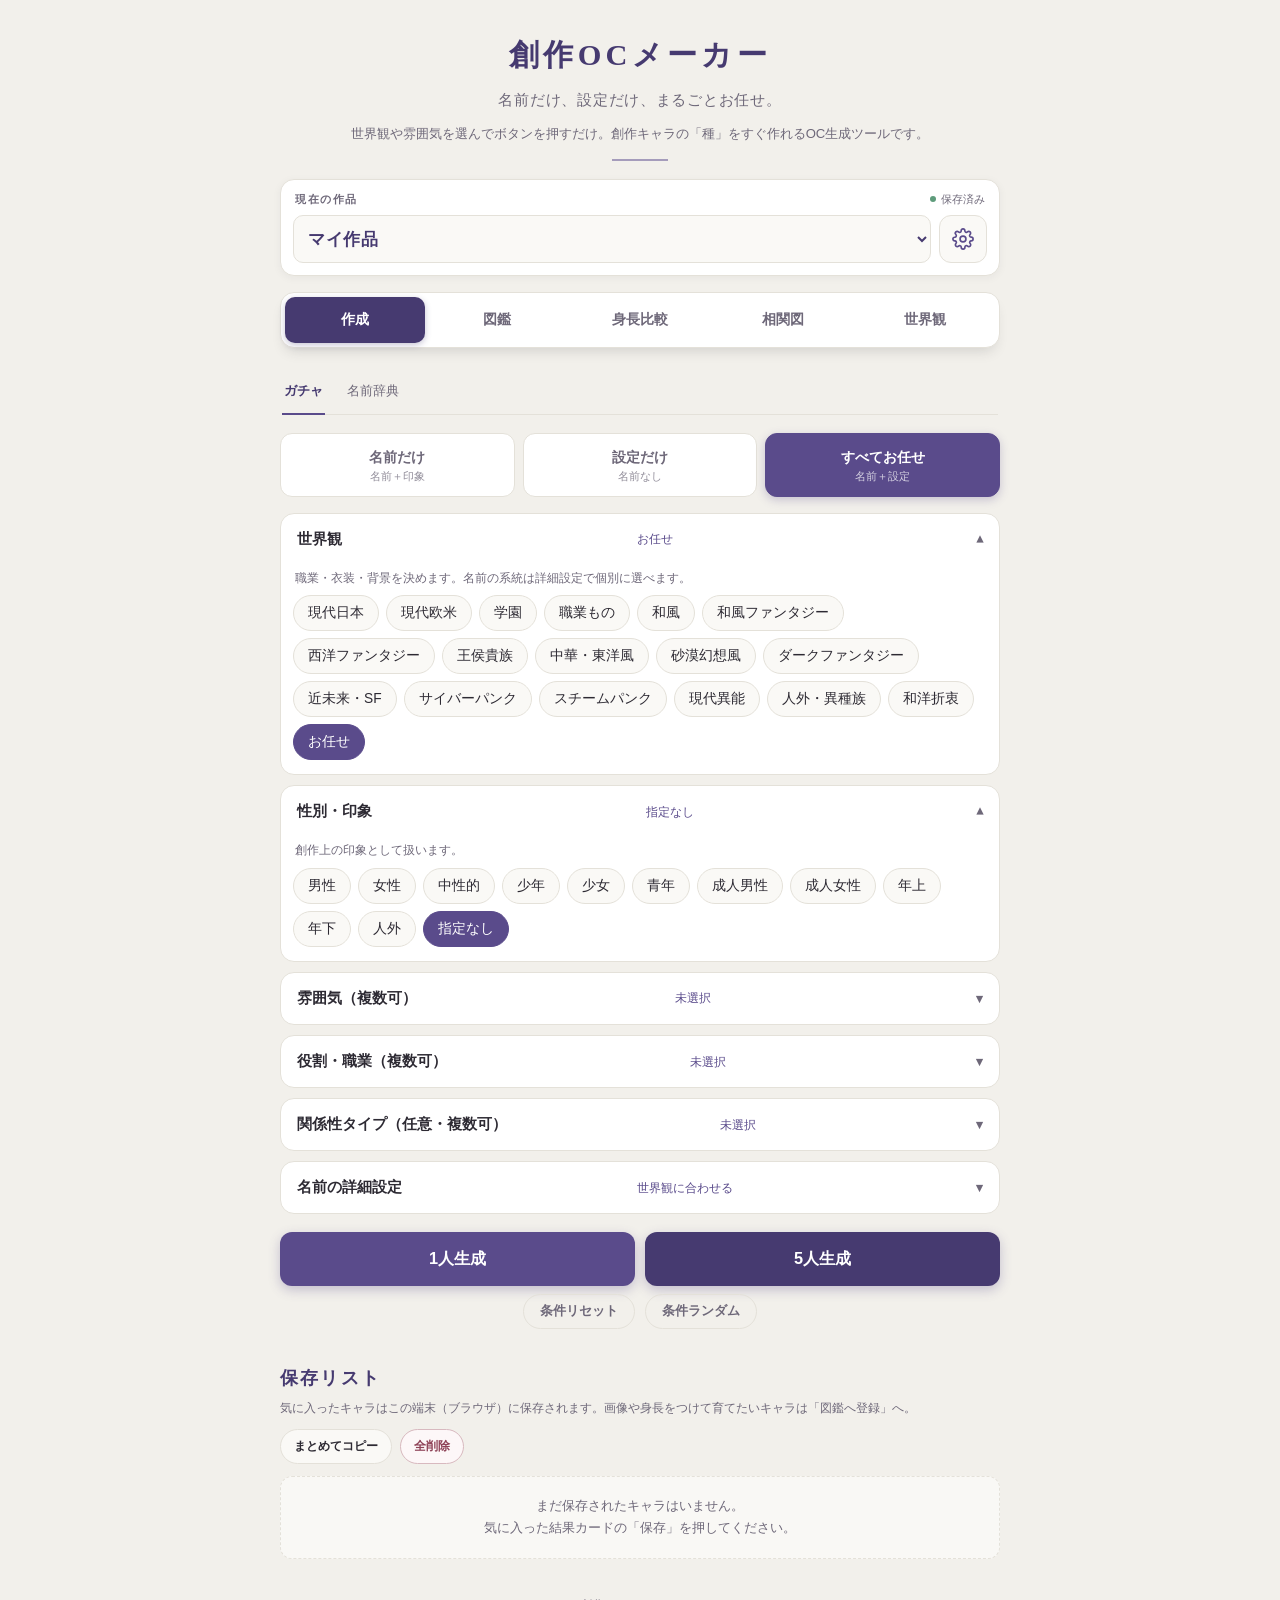
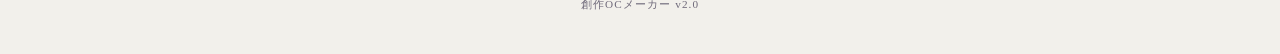
==== commit 87af767a: "v2.0.1: 画面上部のレイアウト整理と名前辞典の版数表記の統一（表示のみ） - 「現在の作品」を独立セクション化、管理は歯車ボタン、保存状態は見出し行の右へ - 5タブを一体型の切り替えバーにし、" ====
--- a/index.html
+++ b/index.html
@@ -317,12 +317,16 @@
   <div class="rule"></div>
 </header>
 
-<div class="st-bar" id="studioBar">
-  <label for="projectSelect">作品</label>
-  <select id="projectSelect" aria-label="作品を選ぶ"></select>
-  <button id="projectMenuBtn" class="btn-sm" type="button">管理</button>
-  <span id="saveStatus" class="st-status" role="status"></span>
-</div>
+<section class="st-project" id="studioBar" aria-label="現在の作品">
+  <div class="st-project-head">
+    <label for="projectSelect">現在の作品</label>
+    <span id="saveStatus" class="st-status" role="status"></span>
+  </div>
+  <div class="st-project-row">
+    <select id="projectSelect" aria-label="作品を選ぶ"></select>
+    <button id="projectMenuBtn" class="st-gear" type="button" aria-label="作品の管理" title="作品の管理"><svg viewBox="0 0 24 24" width="22" height="22" aria-hidden="true" fill="none" stroke="currentColor" stroke-width="1.8" stroke-linecap="round" stroke-linejoin="round"><circle cx="12" cy="12" r="3.2"/><path d="M19.4 15a1.65 1.65 0 0 0 .33 1.82l.06.06a2 2 0 1 1-2.83 2.83l-.06-.06a1.65 1.65 0 0 0-1.82-.33 1.65 1.65 0 0 0-1 1.51V21a2 2 0 1 1-4 0v-.09A1.65 1.65 0 0 0 9 19.4a1.65 1.65 0 0 0-1.82.33l-.06.06a2 2 0 1 1-2.83-2.83l.06-.06a1.65 1.65 0 0 0 .33-1.82 1.65 1.65 0 0 0-1.51-1H3a2 2 0 1 1 0-4h.09A1.65 1.65 0 0 0 4.6 9a1.65 1.65 0 0 0-.33-1.82l-.06-.06a2 2 0 1 1 2.83-2.83l.06.06a1.65 1.65 0 0 0 1.82.33H9a1.65 1.65 0 0 0 1-1.51V3a2 2 0 1 1 4 0v.09a1.65 1.65 0 0 0 1 1.51 1.65 1.65 0 0 0 1.82-.33l.06-.06a2 2 0 1 1 2.83 2.83l-.06.06a1.65 1.65 0 0 0-.33 1.82V9a1.65 1.65 0 0 0 1.51 1H21a2 2 0 1 1 0 4h-.09a1.65 1.65 0 0 0-1.51 1z"/></svg></button>
+  </div>
+</section>
 <p id="studioNotice" class="naming-notice" role="alert" hidden></p>
 <div class="st-tabs" id="studioTabs" role="tablist" aria-label="機能の切り替え">
   <button type="button" role="tab" data-tab="create" aria-controls="tab-create" aria-selected="true">作成</button>
--- a/css/studio.css
+++ b/css/studio.css
@@ -1,21 +1,34 @@
 /* 創作OCメーカー v2.0 — 図鑑・身長比較・相関図・世界観の共通スタイル（既存の配色変数を使う） */
-.st-bar{display:flex;align-items:center;gap:8px;margin:0 0 8px;flex-wrap:wrap}
-.st-bar label{font-size:.78rem;color:var(--sub);font-weight:600}
-.st-bar select{flex:1;min-width:0}
-.st-status{font-size:.7rem;color:var(--sub);white-space:nowrap}
-.st-status::before{content:"●";color:#5E9B7B;margin-right:3px;font-size:.6rem}
-.st-status.busy::before{color:#C9A227}.st-status.err{color:var(--wine)}.st-status.err::before{color:var(--wine)}
+/* ---------- 現在の作品 ---------- */
+.st-project{background:var(--card);border:1px solid var(--line);border-radius:var(--radius);padding:10px 12px 12px;margin:0 0 16px;box-shadow:0 2px 8px rgba(45,42,51,.05)}
+.st-project-head{display:flex;align-items:center;justify-content:space-between;gap:8px;margin:0 2px 6px}
+.st-project-head label{font-size:.7rem;color:var(--sub);font-weight:700;letter-spacing:.14em}
+.st-project-row{display:flex;align-items:center;gap:8px}
+.st-project .st-project-row select{flex:1;min-width:0;font-family:var(--serif);font-weight:600;font-size:1.06rem;letter-spacing:.04em;color:var(--accent-deep);background:#FAF9F6;min-height:48px;padding:9px 10px;text-overflow:ellipsis}
+.st-gear{flex:none;width:48px;height:48px;border-radius:12px;border:1.5px solid var(--line);background:#FAF9F6;color:var(--accent);display:inline-flex;align-items:center;justify-content:center;cursor:pointer;padding:0}
+.st-gear:active{background:var(--accent-soft)}
+.st-status{font-size:.68rem;color:var(--sub);white-space:nowrap}
+.st-status::before{content:"";display:inline-block;width:6px;height:6px;border-radius:50%;background:#5E9B7B;margin-right:5px;vertical-align:.08em}
+.st-status.busy::before{background:#C9A227}.st-status.err{color:var(--wine);font-weight:700}.st-status.err::before{background:var(--wine)}
 #studioNotice{margin:0 0 10px}
-.st-tabs{position:sticky;top:0;z-index:20;display:grid;grid-template-columns:repeat(5,1fr);gap:4px;background:var(--bg);padding:6px 0 8px;margin:0 0 10px;border-bottom:1px solid var(--line)}
-.st-tabs button{border:1.5px solid var(--line);background:var(--card);color:var(--sub);border-radius:10px;padding:9px 0;min-height:44px;font-size:.76rem;font-weight:700;font-family:var(--sans);cursor:pointer;letter-spacing:0;white-space:nowrap}
-.st-tabs button[aria-selected="true"]{background:var(--accent-deep);border-color:var(--accent-deep);color:#fff}
-@media (min-width:480px){.st-tabs button{font-size:.86rem}}
+/* ---------- 主タブ（最上位の切り替え）。追従時は外側の影で下の内容を隠す ---------- */
+.st-tabs{position:sticky;top:6px;z-index:20;display:grid;grid-template-columns:repeat(5,minmax(0,1fr));gap:3px;padding:5px;margin:0 0 20px}
+.st-tabs::before{content:"";position:absolute;inset:-8px -6px -7px;background:var(--bg);z-index:-2}
+.st-tabs::after{content:"";position:absolute;inset:0;background:var(--card);border:1px solid var(--line);border-radius:14px;box-shadow:0 8px 14px -6px rgba(45,42,51,.18);z-index:-1}
+.st-tabs button{border:0;background:none;color:var(--sub);border-radius:10px;padding:0 2px;min-height:44px;font-size:.8rem;font-weight:700;font-family:var(--sans);cursor:pointer;letter-spacing:0;white-space:nowrap;line-height:1.2}
+.st-tabs button[aria-selected="true"]{background:var(--accent-deep);color:#fff;box-shadow:0 2px 6px rgba(70,58,112,.3)}
+@media (max-width:360px){.st-tabs button{font-size:.7rem}}
+@media (min-width:480px){.st-tabs button{font-size:.9rem;min-height:46px}}
+/* 「ガチャ／名前辞典」は作成タブの中の下位メニュー。主タブと区別するため下線型にする */
+#tab-create .site-nav{gap:20px;margin:0 2px 18px;border-bottom:1px solid var(--line)}
+#tab-create .site-nav a{flex:none;border:0;border-radius:0;background:none;color:var(--sub);font-size:.84rem;padding:12px 2px 10px;border-bottom:2px solid transparent;margin-bottom:-1px}
+#tab-create .site-nav a[aria-current]{background:none;color:var(--accent-deep);font-weight:700;border-bottom-color:var(--accent)}
 .tab-panel[hidden]{display:none}
-.tab-panel select,.st-bar select,.st-sheet select{font-family:var(--sans);font-size:16px;color:var(--ink);background:var(--card);border:1.5px solid var(--line);border-radius:10px;padding:9px 8px;min-height:44px;max-width:100%}
+.tab-panel select,.st-sheet select,.st-project select{font-family:var(--sans);font-size:16px;color:var(--ink);background:var(--card);border:1.5px solid var(--line);border-radius:10px;padding:9px 8px;min-height:44px;max-width:100%}
 .st-input,.st-field input,.st-field textarea,.st-sec-body>textarea,.zk-var-row input,.zk-custom input,.zk-custom textarea,.hc-cm input{
   width:100%;font-family:var(--sans);font-size:16px;color:var(--ink);background:var(--card);border:1.5px solid var(--line);border-radius:10px;padding:10px;line-height:1.6}
 .st-field textarea,.st-sec-body>textarea,.zk-custom textarea{resize:vertical;field-sizing:content;min-height:3.2em}
-.st-input:focus,.st-field input:focus,.st-field textarea:focus,.st-sec-body>textarea:focus,.tab-panel select:focus,.st-sheet select:focus,.zk-var-row input:focus,.zk-custom input:focus,.zk-custom textarea:focus,.hc-cm input:focus{outline:2px solid var(--accent);outline-offset:1px;border-color:var(--accent)}
+.st-input:focus,.st-field input:focus,.st-field textarea:focus,.st-sec-body>textarea:focus,.tab-panel select:focus,.st-sheet select:focus,.st-project select:focus,.st-gear:focus-visible,.zk-var-row input:focus,.zk-custom input:focus,.zk-custom textarea:focus,.hc-cm input:focus{outline:2px solid var(--accent);outline-offset:1px;border-color:var(--accent)}
 .st-h{font-family:var(--serif);font-size:1.2rem;letter-spacing:.12em;color:var(--accent-deep);margin:8px 2px 2px}
 .st-h3{font-family:var(--serif);font-size:1rem;letter-spacing:.1em;color:var(--accent-deep);margin:20px 2px 8px}
 .st-lead{font-size:.8rem;color:var(--sub);margin:0 2px 12px}
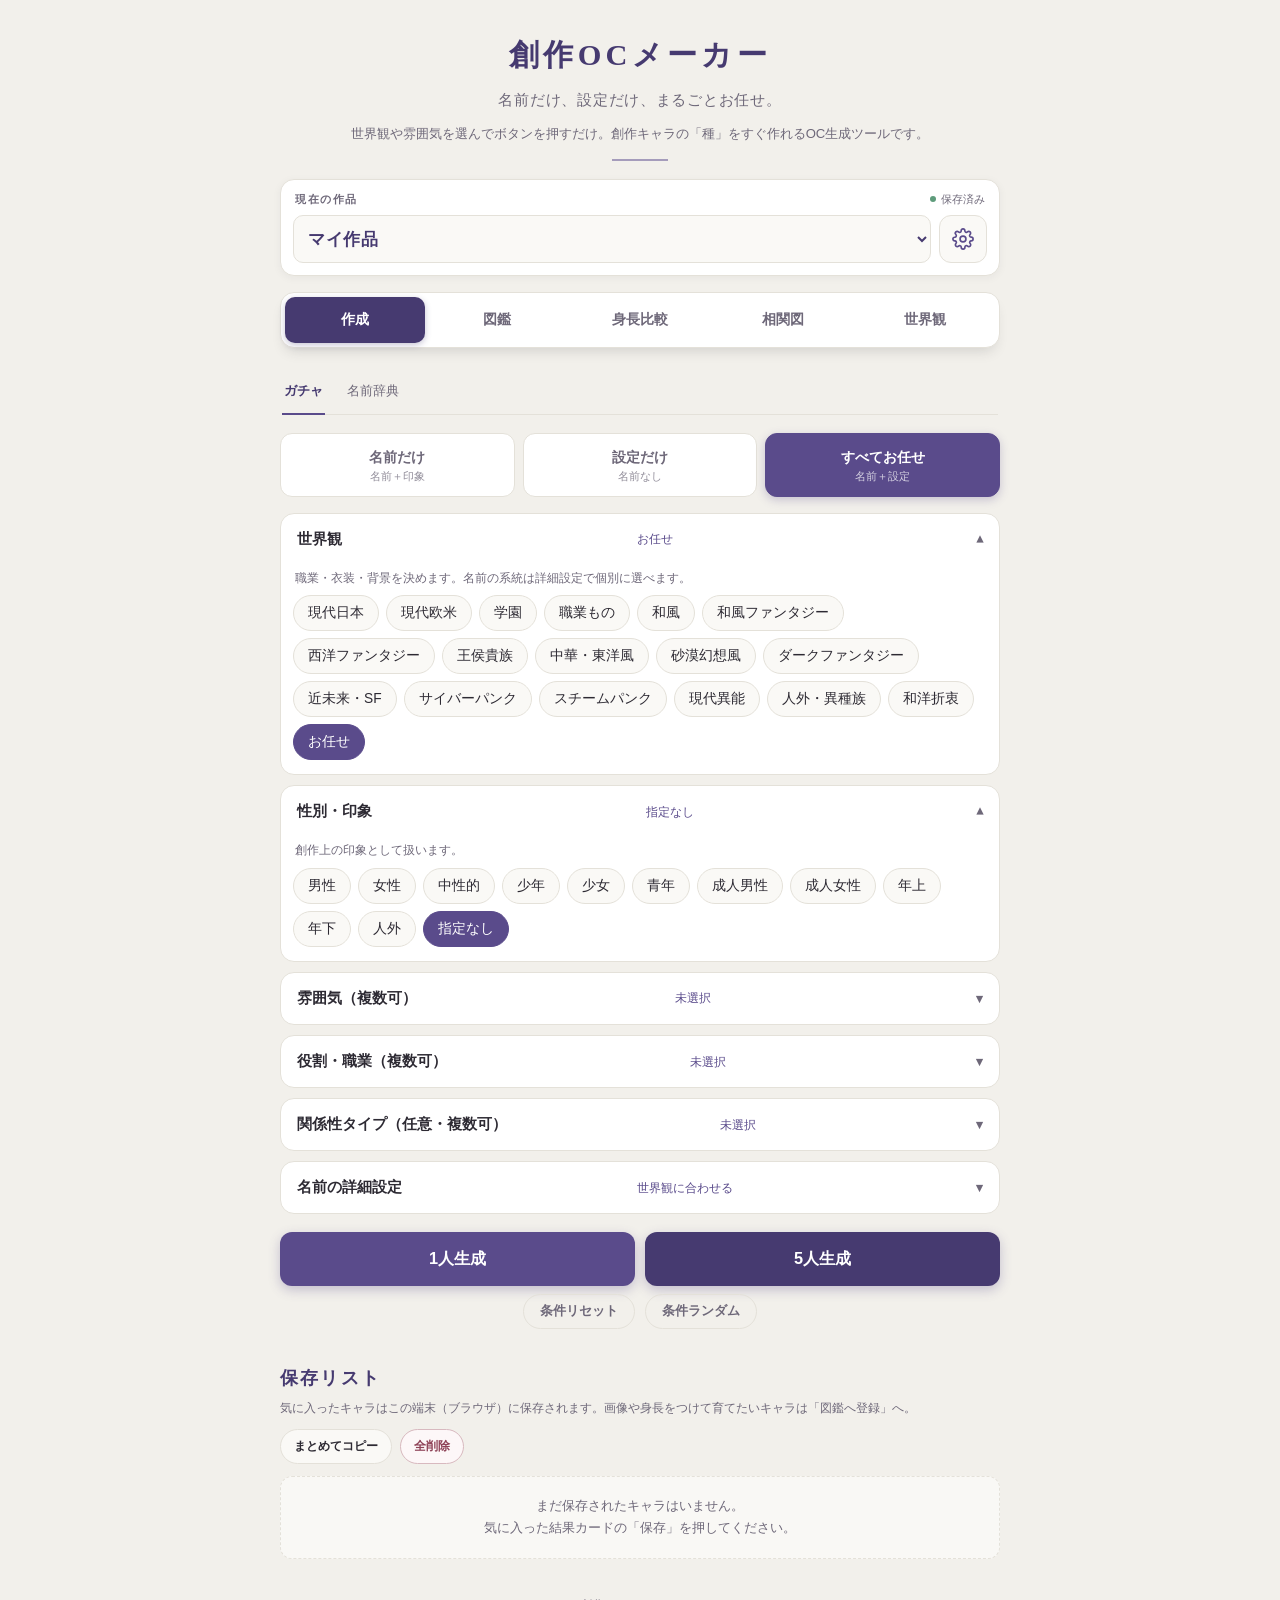
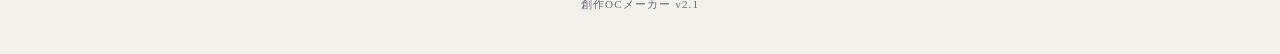
==== commit 169ad1c0: "v2.1: 名前辞典に「言葉から名付け」モード（第1段階）を追加 - 名前辞典を「名前を探す」「言葉から名付け」の2モードに。5タブ構成は変更なし - 「肯定・同意」「承認・認知」の実在語20語（仏・" ====
--- a/index.html
+++ b/index.html
@@ -7,7 +7,7 @@
 <link rel="icon" href="./icons/icon-192.png" type="image/png" sizes="192x192">
 <link rel="apple-touch-icon" href="./icons/apple-touch-icon.png">
 <link rel="manifest" href="./manifest.webmanifest">
-<title>創作OCメーカー v2.0</title>
+<title>創作OCメーカー v2.1</title>
 <style>
 :root{
   --bg:#F2F0EB;
@@ -317,27 +317,11 @@
   <div class="rule"></div>
 </header>
 
-<section class="st-project" id="studioBar" aria-label="現在の作品">
-  <div class="st-project-head">
-    <label for="projectSelect">現在の作品</label>
-    <span id="saveStatus" class="st-status" role="status"></span>
-  </div>
-  <div class="st-project-row">
-    <select id="projectSelect" aria-label="作品を選ぶ"></select>
-    <button id="projectMenuBtn" class="st-gear" type="button" aria-label="作品の管理" title="作品の管理"><svg viewBox="0 0 24 24" width="22" height="22" aria-hidden="true" fill="none" stroke="currentColor" stroke-width="1.8" stroke-linecap="round" stroke-linejoin="round"><circle cx="12" cy="12" r="3.2"/><path d="M19.4 15a1.65 1.65 0 0 0 .33 1.82l.06.06a2 2 0 1 1-2.83 2.83l-.06-.06a1.65 1.65 0 0 0-1.82-.33 1.65 1.65 0 0 0-1 1.51V21a2 2 0 1 1-4 0v-.09A1.65 1.65 0 0 0 9 19.4a1.65 1.65 0 0 0-1.82.33l-.06.06a2 2 0 1 1-2.83-2.83l.06-.06a1.65 1.65 0 0 0 .33-1.82 1.65 1.65 0 0 0-1.51-1H3a2 2 0 1 1 0-4h.09A1.65 1.65 0 0 0 4.6 9a1.65 1.65 0 0 0-.33-1.82l-.06-.06a2 2 0 1 1 2.83-2.83l.06.06a1.65 1.65 0 0 0 1.82.33H9a1.65 1.65 0 0 0 1-1.51V3a2 2 0 1 1 4 0v.09a1.65 1.65 0 0 0 1 1.51 1.65 1.65 0 0 0 1.82-.33l.06-.06a2 2 0 1 1 2.83 2.83l-.06.06a1.65 1.65 0 0 0-.33 1.82V9a1.65 1.65 0 0 0 1.51 1H21a2 2 0 1 1 0 4h-.09a1.65 1.65 0 0 0-1.51 1z"/></svg></button>
-  </div>
-</section>
-<p id="studioNotice" class="naming-notice" role="alert" hidden></p>
-<div class="st-tabs" id="studioTabs" role="tablist" aria-label="機能の切り替え">
-  <button type="button" role="tab" data-tab="create" aria-controls="tab-create" aria-selected="true">作成</button>
-  <button type="button" role="tab" data-tab="zukan" aria-controls="tab-zukan" aria-selected="false" tabindex="-1">図鑑</button>
-  <button type="button" role="tab" data-tab="height" aria-controls="tab-height" aria-selected="false" tabindex="-1">身長比較</button>
-  <button type="button" role="tab" data-tab="relation" aria-controls="tab-relation" aria-selected="false" tabindex="-1">相関図</button>
-  <button type="button" role="tab" data-tab="world" aria-controls="tab-world" aria-selected="false" tabindex="-1">世界観</button>
-</div>
+<div id="studioNav"></div>
+<script src="./js/studio/nav.js"></script>
 
 <div id="tab-create" class="tab-panel" role="tabpanel" aria-label="キャラ作成">
-<nav class="site-nav" aria-label="画面切り替え"><a href="./index.html" aria-current="page">ガチャ</a><a href="./dictionary.html">名前辞典</a></nav>
+<nav class="site-nav st-subnav" aria-label="画面切り替え"><a href="./index.html" aria-current="page">ガチャ</a><a href="./dictionary.html">名前辞典</a></nav>
 <section id="dictionarySelection" class="naming-notice" aria-label="辞典名の固定" hidden>
   <p id="dictionarySelectionText" role="status"></p>
   <button id="releaseDictionary" class="btn-sm" type="button">固定を解除</button>
@@ -382,7 +366,7 @@
 <section id="tab-relation" class="tab-panel" role="tabpanel" aria-label="相関図" hidden></section>
 <section id="tab-world" class="tab-panel" role="tabpanel" aria-label="世界観設定" hidden></section>
 
-<footer>創作OCメーカー v2.0</footer>
+<footer>創作OCメーカー v2.1</footer>
 </div>
 
 <div id="toast"></div>
--- a/css/studio.css
+++ b/css/studio.css
@@ -4,13 +4,13 @@
 .st-project-head{display:flex;align-items:center;justify-content:space-between;gap:8px;margin:0 2px 6px}
 .st-project-head label{font-size:.7rem;color:var(--sub);font-weight:700;letter-spacing:.14em}
 .st-project-row{display:flex;align-items:center;gap:8px}
-.st-project .st-project-row select{flex:1;min-width:0;font-family:var(--serif);font-weight:600;font-size:1.06rem;letter-spacing:.04em;color:var(--accent-deep);background:#FAF9F6;min-height:48px;padding:9px 10px;text-overflow:ellipsis}
+.st-project .st-project-row select{flex:1;width:auto;margin:0;min-width:0;font-family:var(--serif);font-weight:600;font-size:1.06rem;letter-spacing:.04em;color:var(--accent-deep);background:#FAF9F6;min-height:48px;padding:9px 10px;text-overflow:ellipsis}
 .st-gear{flex:none;width:48px;height:48px;border-radius:12px;border:1.5px solid var(--line);background:#FAF9F6;color:var(--accent);display:inline-flex;align-items:center;justify-content:center;cursor:pointer;padding:0}
 .st-gear:active{background:var(--accent-soft)}
 .st-status{font-size:.68rem;color:var(--sub);white-space:nowrap}
 .st-status::before{content:"";display:inline-block;width:6px;height:6px;border-radius:50%;background:#5E9B7B;margin-right:5px;vertical-align:.08em}
 .st-status.busy::before{background:#C9A227}.st-status.err{color:var(--wine);font-weight:700}.st-status.err::before{background:var(--wine)}
-#studioNotice{margin:0 0 10px}
+#studioNotice{margin:0 0 10px;font-size:.8rem;line-height:1.8;background:rgba(170,140,90,.12);border-radius:6px;padding:10px}
 /* ---------- 主タブ（最上位の切り替え）。追従時は外側の影で下の内容を隠す ---------- */
 .st-tabs{position:sticky;top:6px;z-index:20;display:grid;grid-template-columns:repeat(5,minmax(0,1fr));gap:3px;padding:5px;margin:0 0 20px}
 .st-tabs::before{content:"";position:absolute;inset:-8px -6px -7px;background:var(--bg);z-index:-2}
@@ -19,10 +19,10 @@
 .st-tabs button[aria-selected="true"]{background:var(--accent-deep);color:#fff;box-shadow:0 2px 6px rgba(70,58,112,.3)}
 @media (max-width:360px){.st-tabs button{font-size:.7rem}}
 @media (min-width:480px){.st-tabs button{font-size:.9rem;min-height:46px}}
-/* 「ガチャ／名前辞典」は作成タブの中の下位メニュー。主タブと区別するため下線型にする */
-#tab-create .site-nav{gap:20px;margin:0 2px 18px;border-bottom:1px solid var(--line)}
-#tab-create .site-nav a{flex:none;border:0;border-radius:0;background:none;color:var(--sub);font-size:.84rem;padding:12px 2px 10px;border-bottom:2px solid transparent;margin-bottom:-1px}
-#tab-create .site-nav a[aria-current]{background:none;color:var(--accent-deep);font-weight:700;border-bottom-color:var(--accent)}
+/* 「ガチャ／名前辞典」は作成タブの中の下位メニュー（両ページ共通）。主タブと区別するため下線型にする */
+.site-nav.st-subnav{gap:20px;margin:0 2px 18px;border-bottom:1px solid var(--line)}
+.site-nav.st-subnav a{flex:none;border:0;border-radius:0;background:none;color:var(--sub);font-size:.84rem;padding:12px 2px 10px;border-bottom:2px solid transparent;margin-bottom:-1px}
+.site-nav.st-subnav a[aria-current]{background:none;color:var(--accent-deep);font-weight:700;border-bottom-color:var(--accent)}
 .tab-panel[hidden]{display:none}
 .tab-panel select,.st-sheet select,.st-project select{font-family:var(--sans);font-size:16px;color:var(--ink);background:var(--card);border:1.5px solid var(--line);border-radius:10px;padding:9px 8px;min-height:44px;max-width:100%}
 .st-input,.st-field input,.st-field textarea,.st-sec-body>textarea,.zk-var-row input,.zk-custom input,.zk-custom textarea,.hc-cm input{
@@ -187,3 +187,18 @@
 body[data-tab]:not([data-tab="create"]) header h1{font-size:1.15rem;margin:0}
 body[data-tab]:not([data-tab="create"]) header .sub,body[data-tab]:not([data-tab="create"]) header .desc,body[data-tab]:not([data-tab="create"]) header .rule{display:none}
 .hc-opts{row-gap:2px}
+
+/* ---------- 名前辞典ページ（共通ナビだけを載せるページ）向けの補い ----------
+   dictionary.css は button / select / label に全体指定を持つので、共通部品の見た目を index と揃える。 */
+.st-standalone{--radius:14px;--wine:#8E4257;--wine-soft:#F6ECEF;--blue:#5A6E8C}
+.st-standalone .st-project-head label{font-size:.7rem}
+.st-standalone .st-sheet select{margin:0}
+.st-standalone .st-sheet label{font-size:inherit}
+.st-standalone .btn-sm{font-family:var(--sans);font-size:.78rem;font-weight:600;letter-spacing:.04em;padding:7px 14px;border-radius:999px;border:1.5px solid var(--line);background:#FAF9F6;color:var(--ink)}
+.st-standalone .btn-sm.copy{border-color:var(--accent);color:var(--accent);background:var(--accent-soft)}
+.st-standalone .btn-sm.btn-danger{border-color:#D8B9BF;color:var(--wine);background:#FDF7F8}
+.st-standalone .st-x{border:0;background:none;padding:0}
+.st-standalone .st-tabs button[aria-selected="false"]{background:none}
+.st-toast{position:fixed;left:50%;bottom:calc(24px + env(safe-area-inset-bottom));transform:translate(-50%,20px);background:rgba(45,42,51,.94);color:#fff;font-size:.82rem;padding:10px 20px;border-radius:999px;opacity:0;pointer-events:none;transition:opacity .2s,transform .2s;z-index:50;max-width:calc(100vw - 32px);text-align:center}
+.st-toast.show{opacity:1;transform:translate(-50%,0)}
+.st-gear,.st-tabs button{-webkit-tap-highlight-color:transparent}
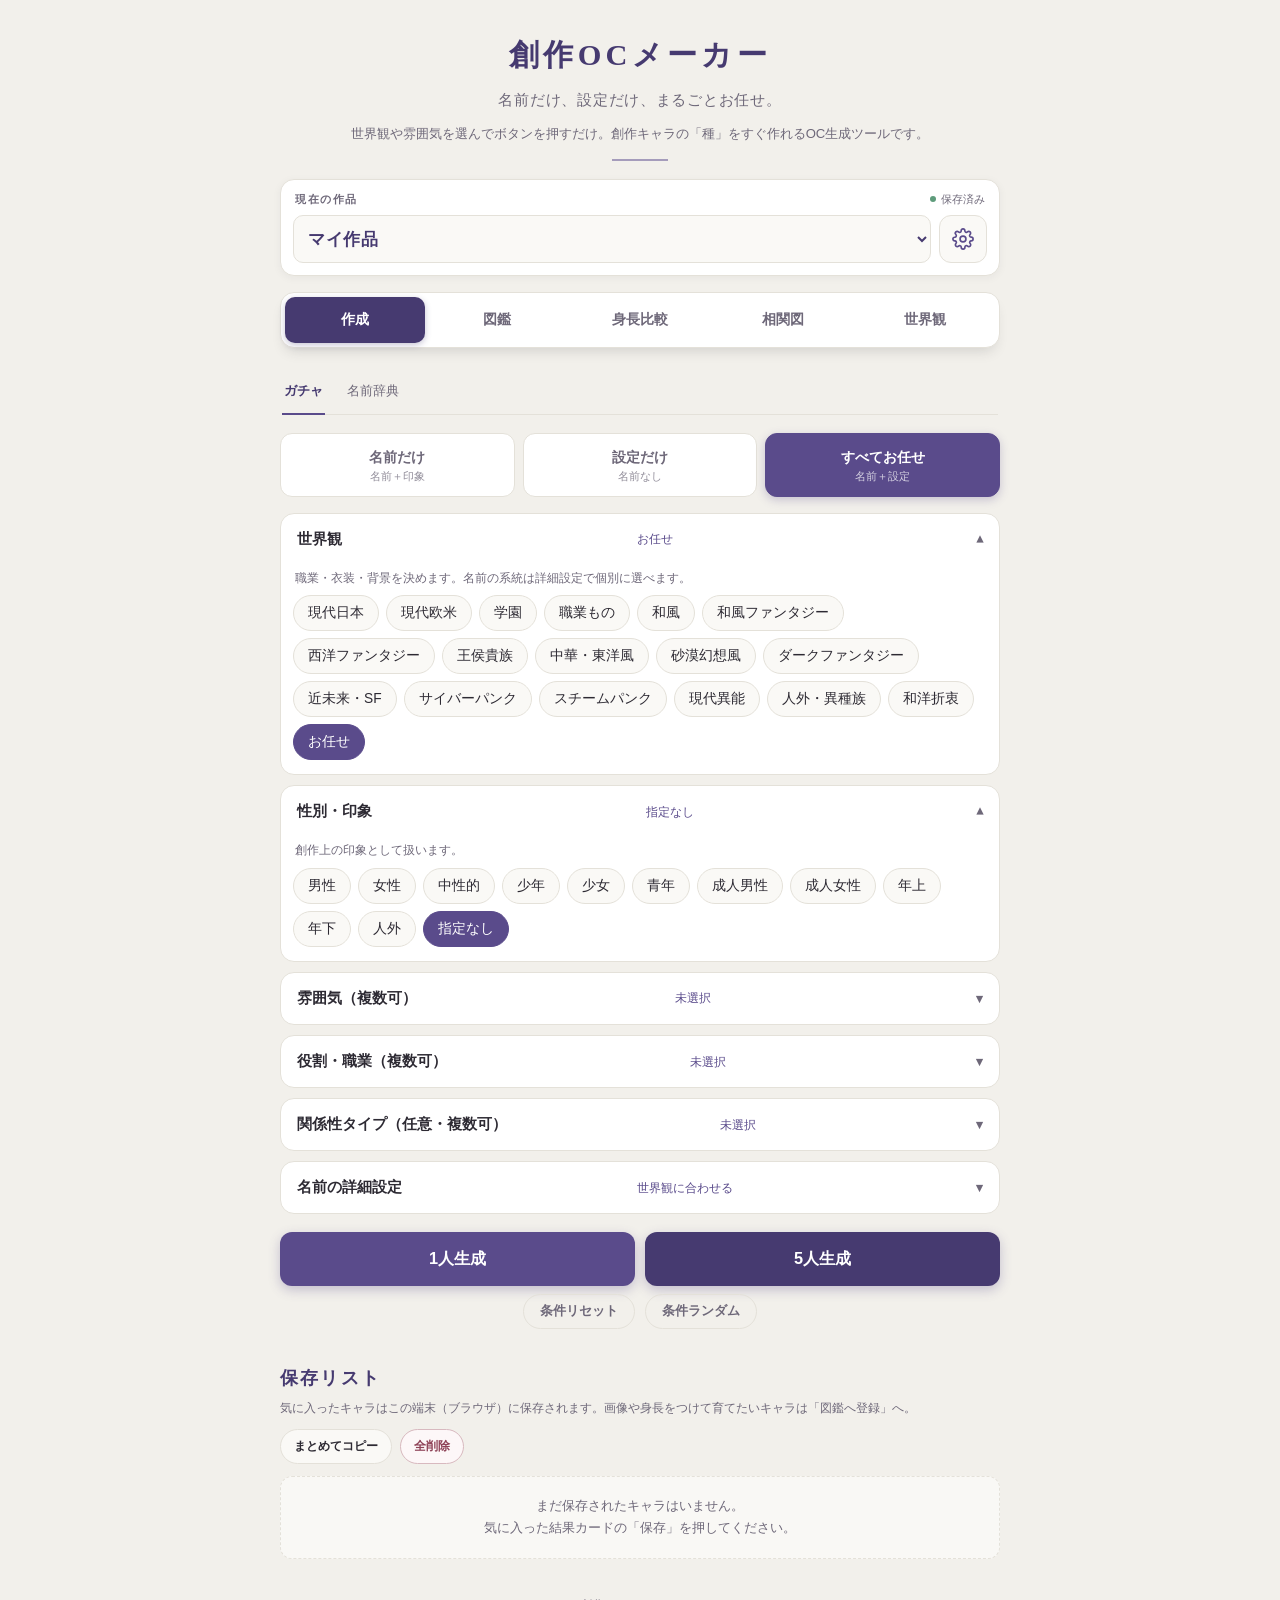
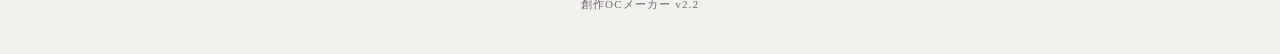
==== commit bb4083bc: "v2.2: 「言葉から名付け」を11カテゴリ・命名コレクション・複数キャラ命名・世界観連携に拡張 - 語彙を20語→192語、創作名の候補を63件→579件に（data/word-naming-v2." ====
--- a/index.html
+++ b/index.html
@@ -7,7 +7,7 @@
 <link rel="icon" href="./icons/icon-192.png" type="image/png" sizes="192x192">
 <link rel="apple-touch-icon" href="./icons/apple-touch-icon.png">
 <link rel="manifest" href="./manifest.webmanifest">
-<title>創作OCメーカー v2.1</title>
+<title>創作OCメーカー v2.2</title>
 <style>
 :root{
   --bg:#F2F0EB;
@@ -366,7 +366,7 @@
 <section id="tab-relation" class="tab-panel" role="tabpanel" aria-label="相関図" hidden></section>
 <section id="tab-world" class="tab-panel" role="tabpanel" aria-label="世界観設定" hidden></section>
 
-<footer>創作OCメーカー v2.1</footer>
+<footer>創作OCメーカー v2.2</footer>
 </div>
 
 <div id="toast"></div>
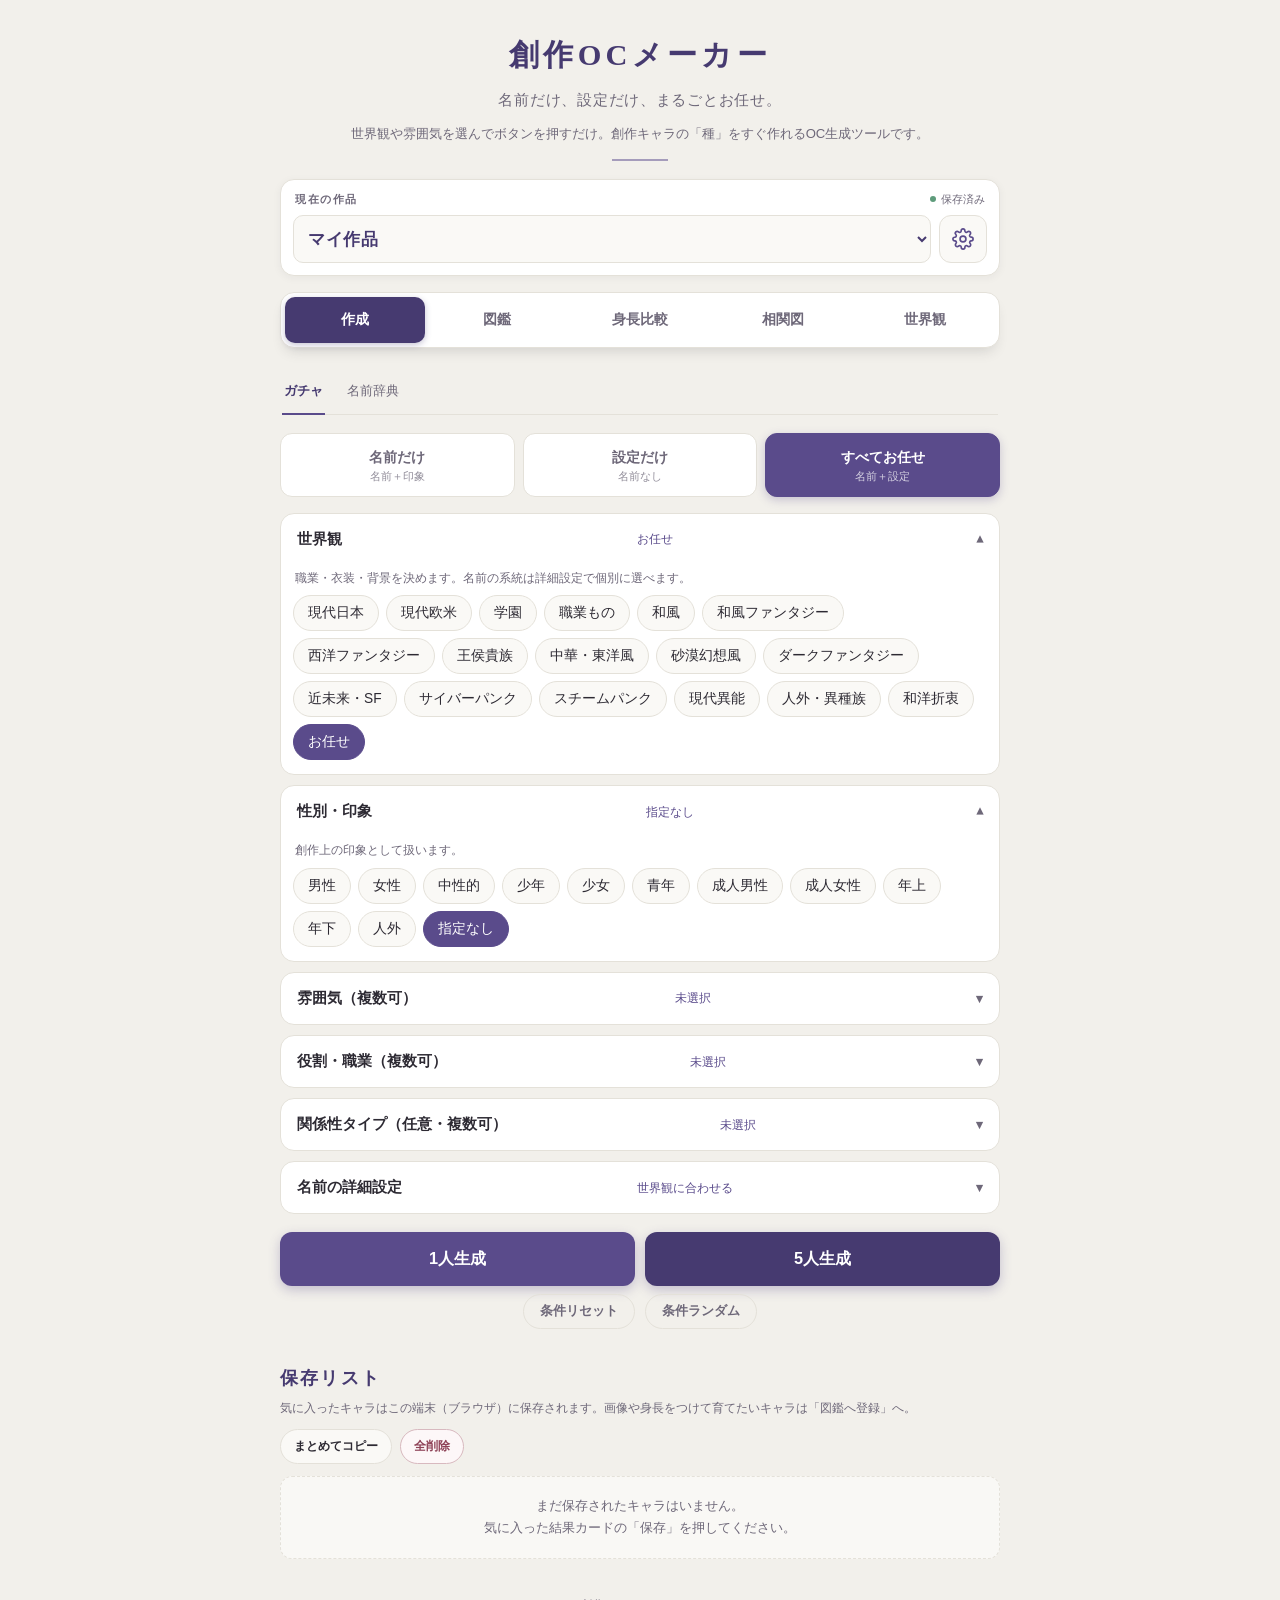
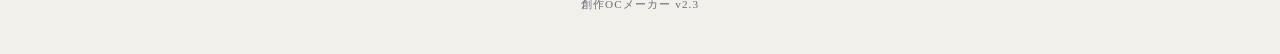
==== commit bedea820: "v2.3: 陰の言葉・両義的な言葉（33カテゴリ・496語）、明／陰／両義フィルター、テーマの対比検索 - 陰12・両義10カテゴリと304語（創作名候補910件）を追加。v2.2 の192語・579" ====
--- a/index.html
+++ b/index.html
@@ -7,7 +7,7 @@
 <link rel="icon" href="./icons/icon-192.png" type="image/png" sizes="192x192">
 <link rel="apple-touch-icon" href="./icons/apple-touch-icon.png">
 <link rel="manifest" href="./manifest.webmanifest">
-<title>創作OCメーカー v2.2</title>
+<title>創作OCメーカー v2.3</title>
 <style>
 :root{
   --bg:#F2F0EB;
@@ -366,7 +366,7 @@
 <section id="tab-relation" class="tab-panel" role="tabpanel" aria-label="相関図" hidden></section>
 <section id="tab-world" class="tab-panel" role="tabpanel" aria-label="世界観設定" hidden></section>
 
-<footer>創作OCメーカー v2.2</footer>
+<footer>創作OCメーカー v2.3</footer>
 </div>
 
 <div id="toast"></div>
